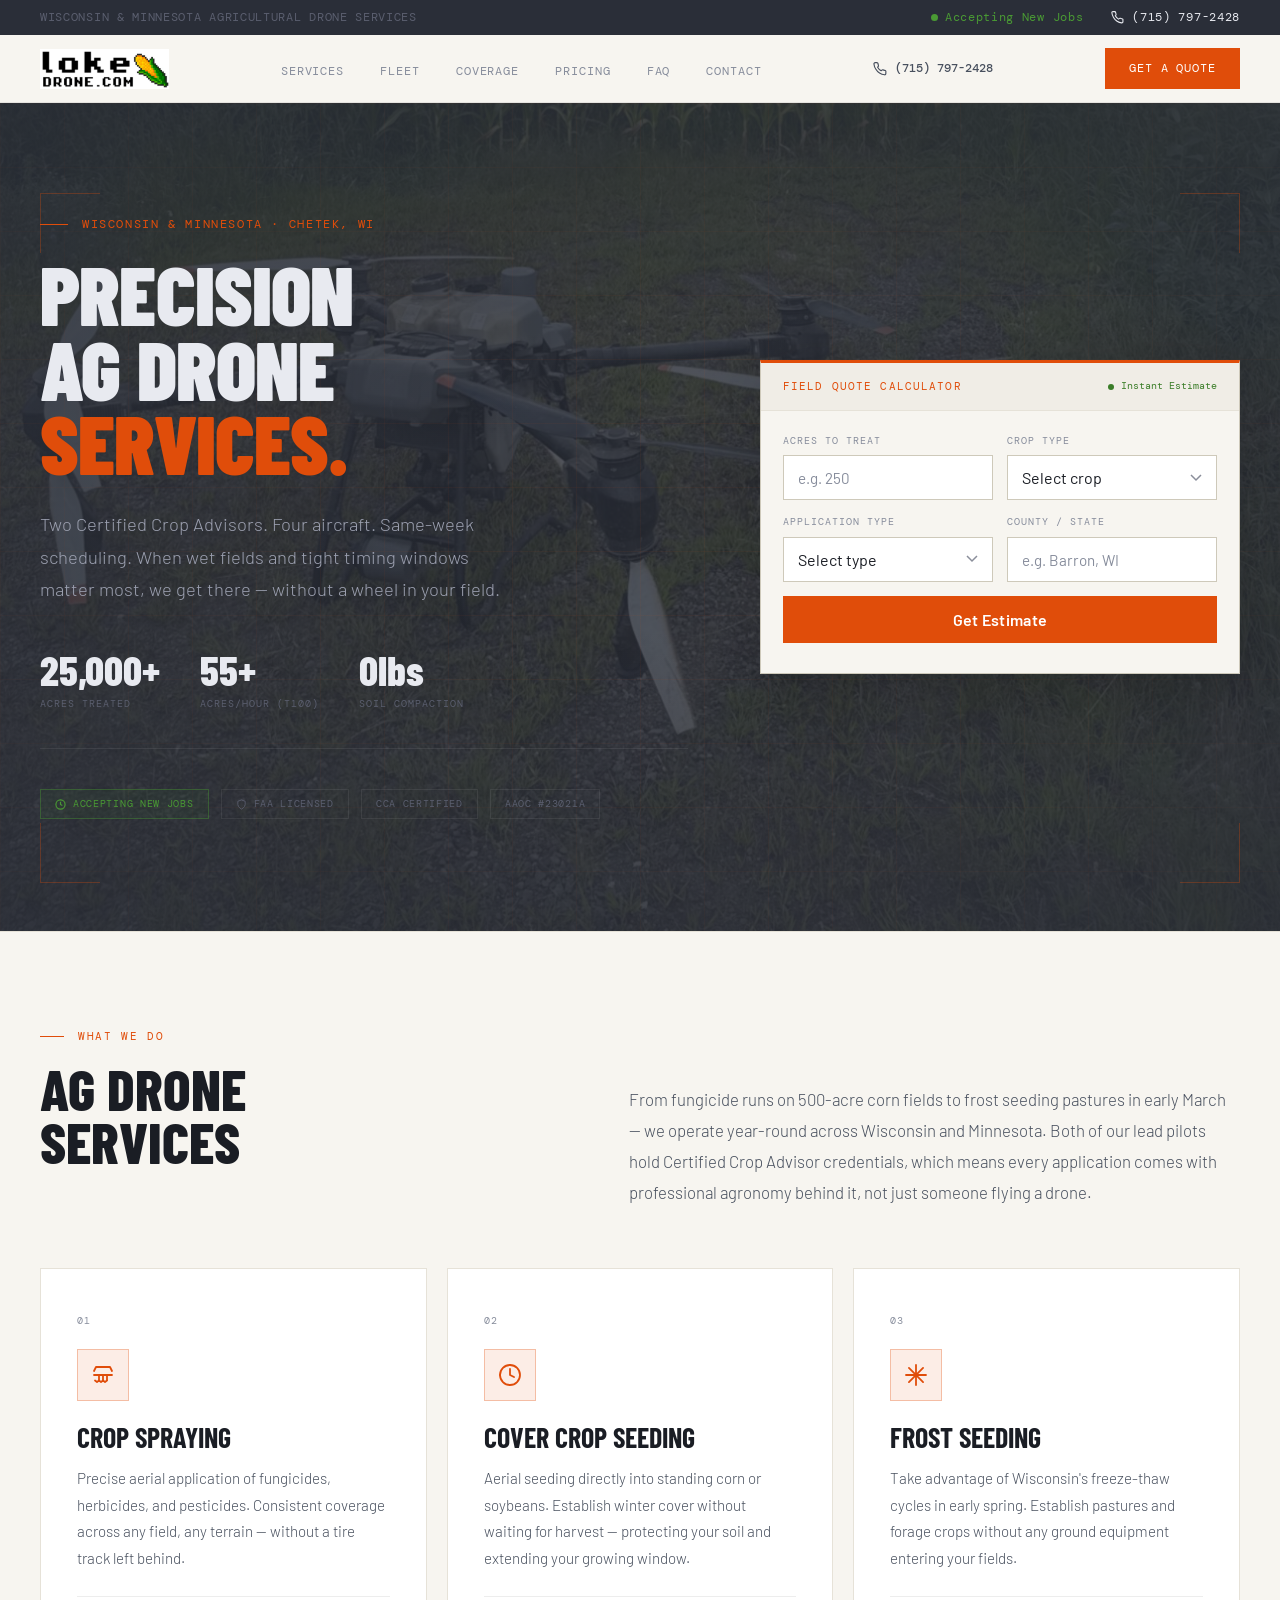
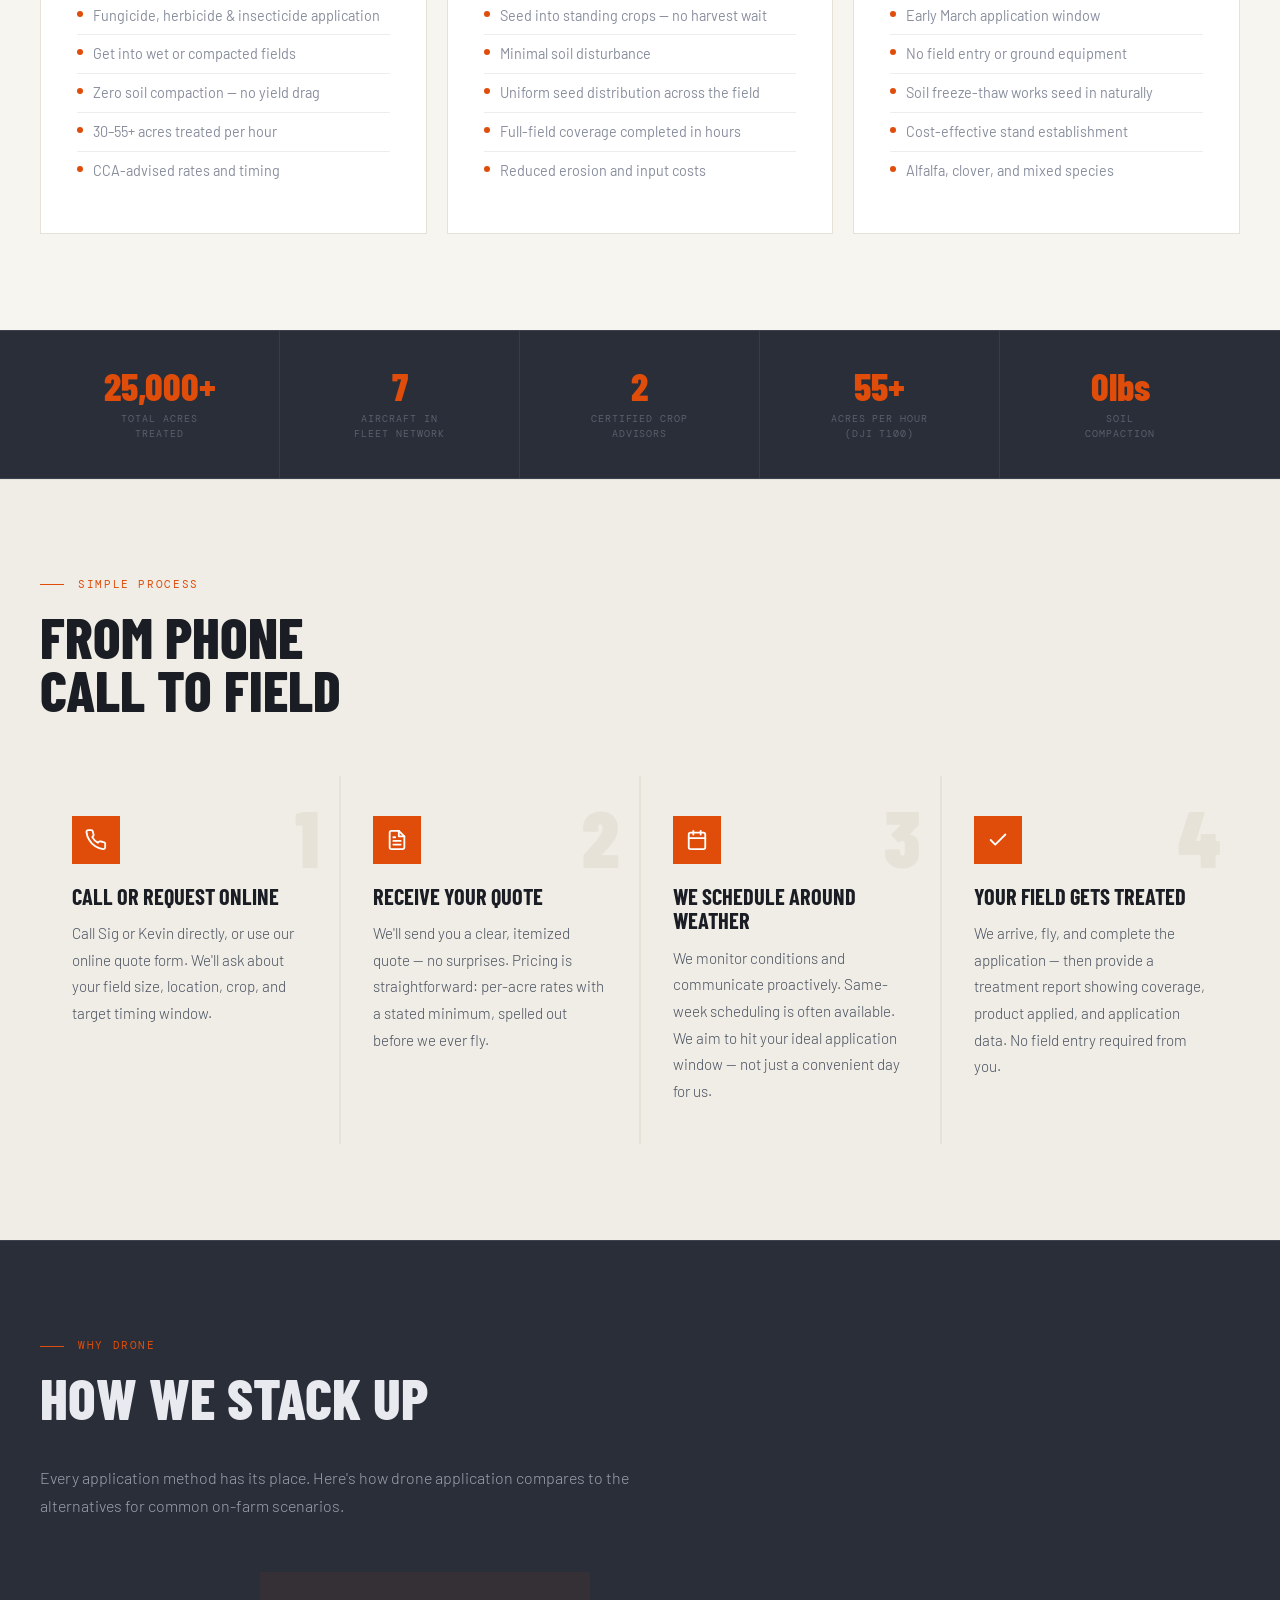
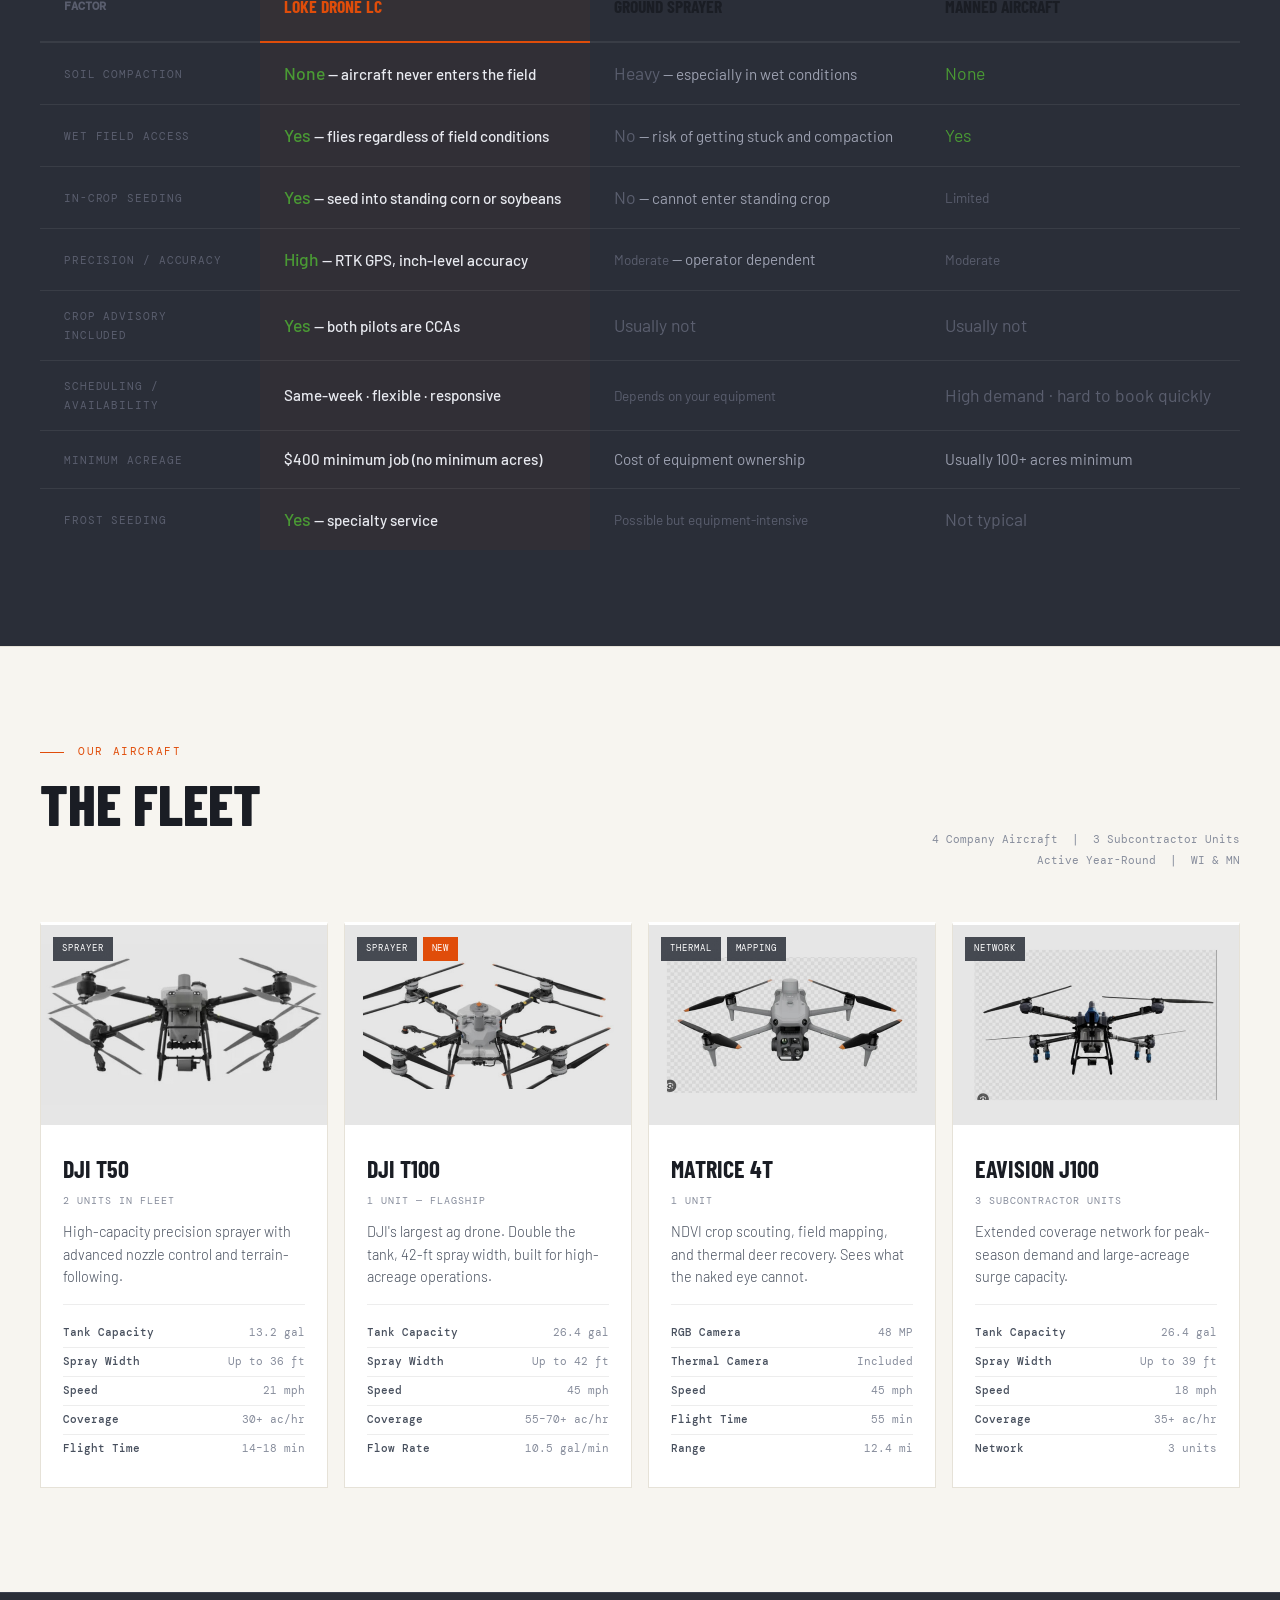
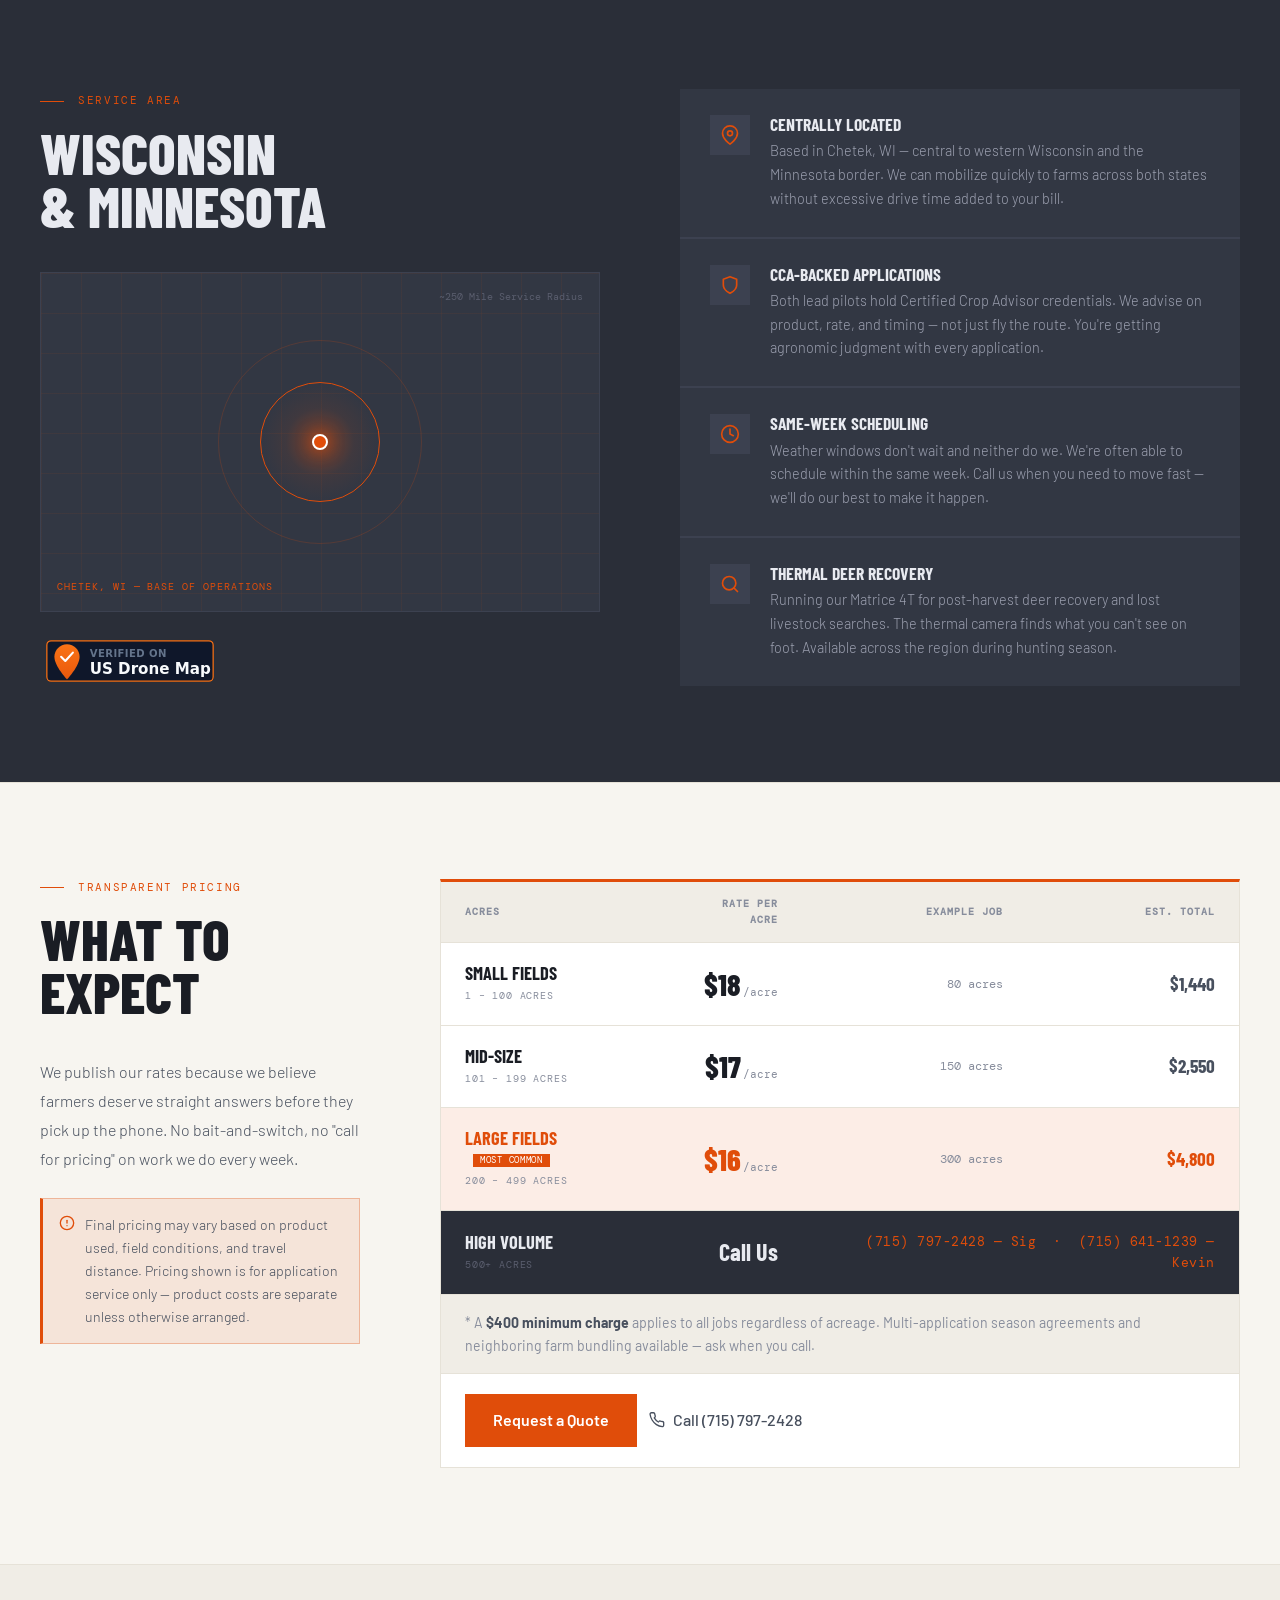
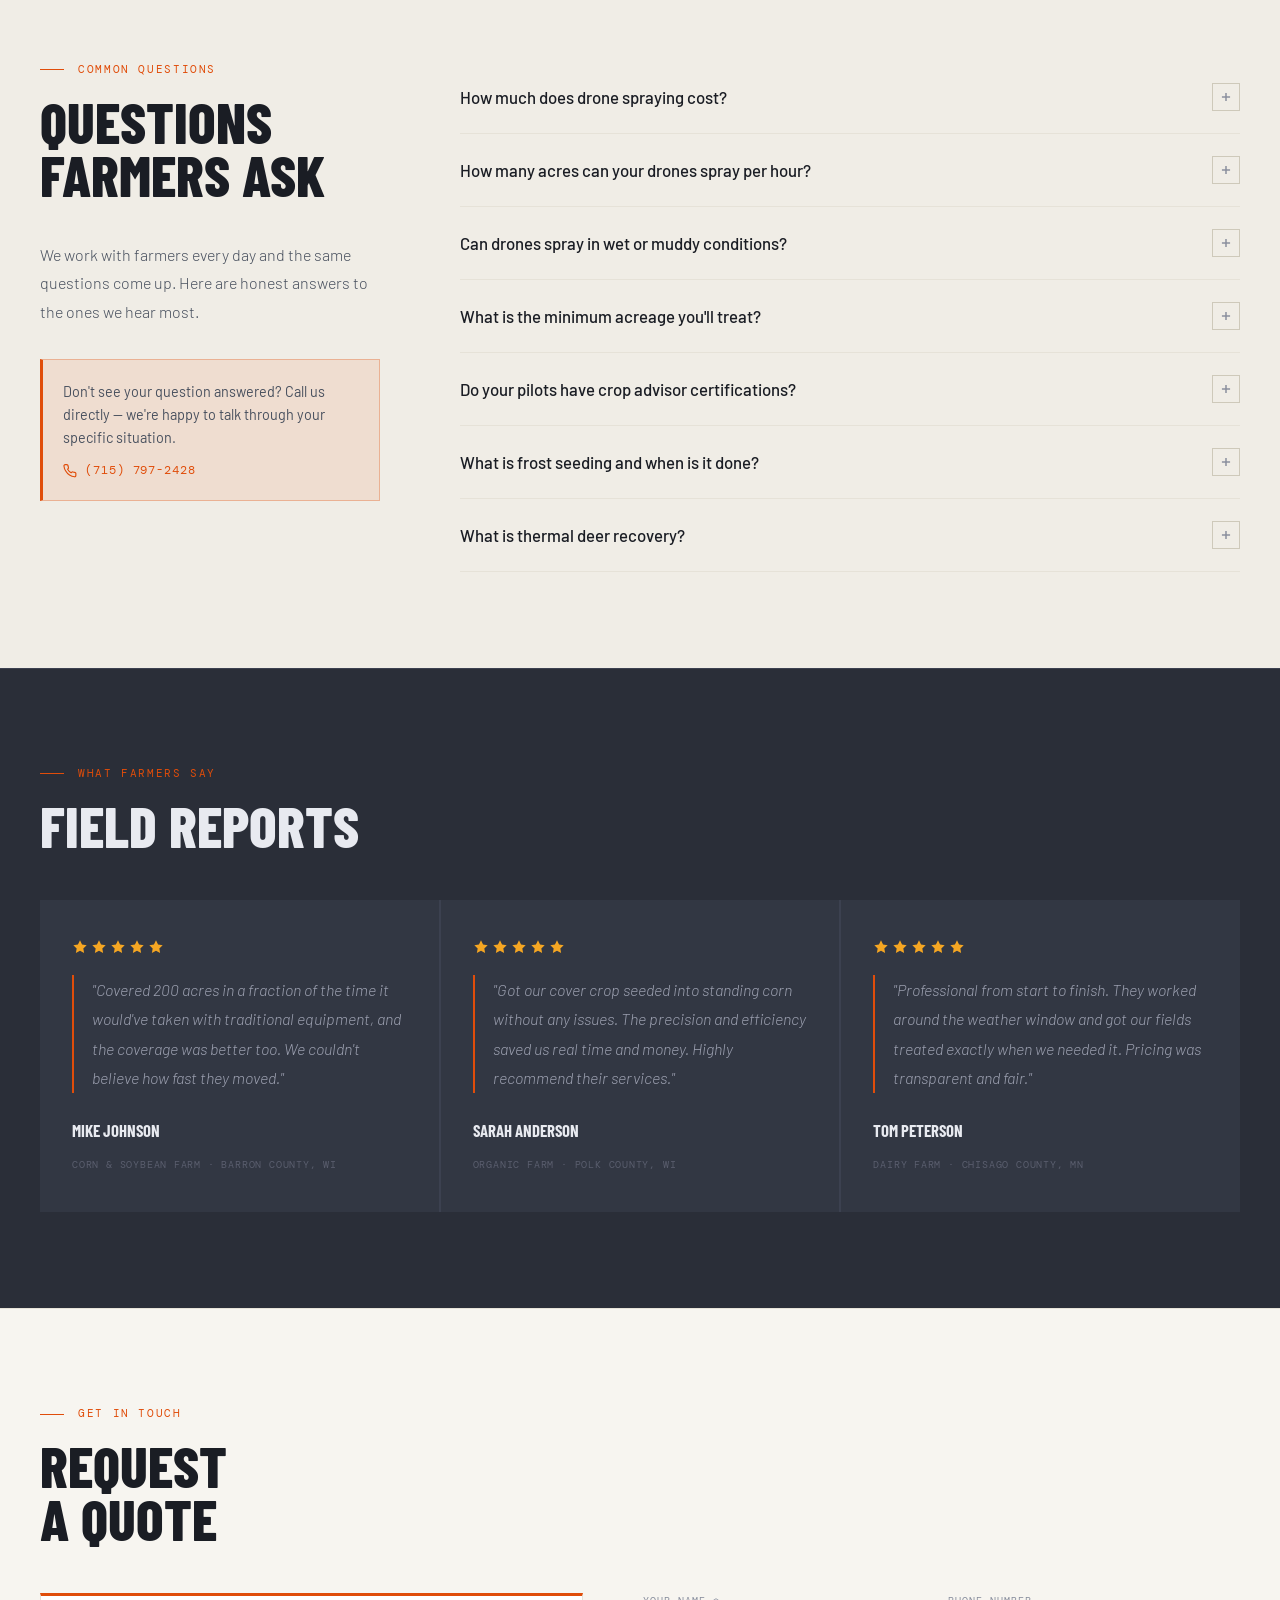
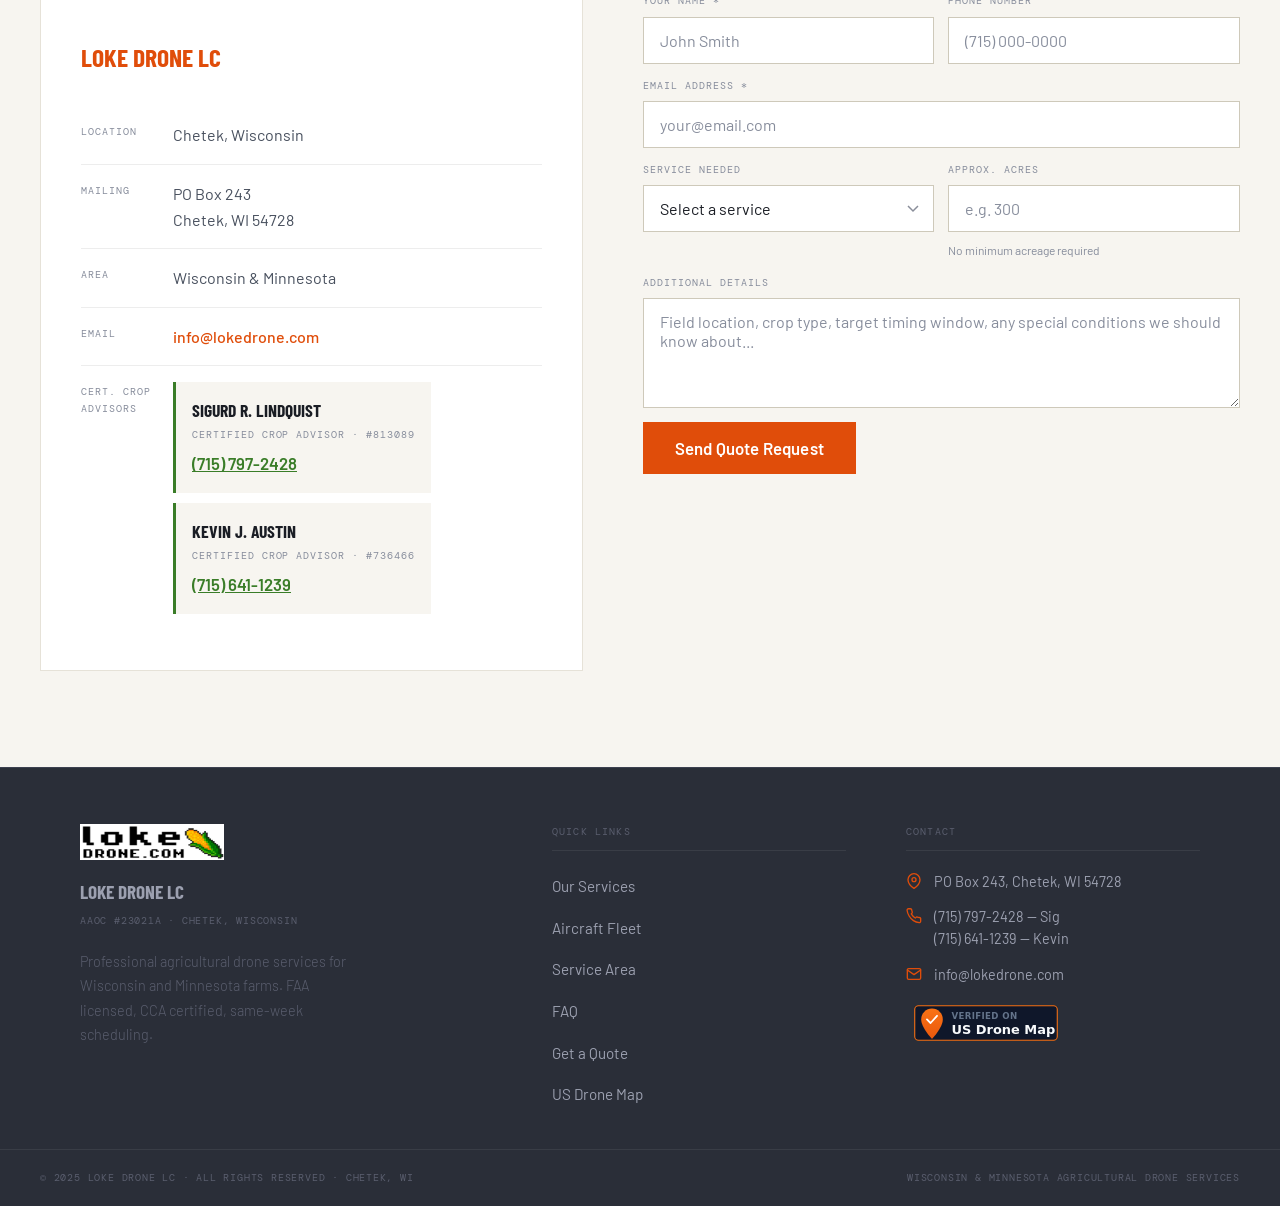
==== index.html @ f6f927c9 "Update index.html" ====
<!DOCTYPE html>
<html lang="en">
<head>
    <meta charset="UTF-8">
    <meta name="viewport" content="width=device-width, initial-scale=1.0">
    <title>Loke Drone LC | Agricultural Drone Spraying Wisconsin & Minnesota | Chetek, WI</title>
    <meta name="description" content="Professional agricultural drone services in Wisconsin and Minnesota. Crop spraying, cover crop seeding, frost seeding, and thermal deer recovery. FAA licensed, CCA certified. Based in Chetek, WI. Call (715) 797-2428.">
    <meta name="keywords" content="agricultural drone spraying Wisconsin, ag drone services Minnesota, drone fungicide application, cover crop seeding drone, frost seeding Wisconsin, thermal deer recovery drone, Chetek WI drone pilot, Barron County drone spraying, drone crop application Wisconsin Minnesota">
    <link rel="canonical" href="https://lokedrone.com/">

    <!-- Open Graph -->
    <meta property="og:type" content="website">
    <meta property="og:url" content="https://lokedrone.com/">
    <meta property="og:title" content="Loke Drone LC | Precision Ag Drone Services | Wisconsin & Minnesota">
    <meta property="og:description" content="FAA-licensed, CCA-certified drone services for Wisconsin and Minnesota farms. Spraying, seeding, and thermal recovery. Call (715) 797-2428.">
    <meta property="og:image" content="https://lokedrone.com/hero-bg.jpg">
    <meta property="og:locale" content="en_US">

    <!-- Twitter -->
    <meta name="twitter:card" content="summary_large_image">
    <meta name="twitter:title" content="Loke Drone LC | Precision Ag Drone Services">
    <meta name="twitter:description" content="FAA-licensed, CCA-certified drone services for Wisconsin and Minnesota farms.">
    <meta name="twitter:image" content="https://lokedrone.com/hero-bg.jpg">

    <!-- Fonts -->
    <link rel="preconnect" href="https://fonts.googleapis.com">
    <link rel="preconnect" href="https://fonts.gstatic.com" crossorigin>
    <link href="https://fonts.googleapis.com/css2?family=Barlow+Condensed:wght@400;600;700;800;900&family=DM+Mono:wght@300;400;500&family=Barlow:wght@300;400;500;600&display=swap" rel="stylesheet">

    <!-- Google Analytics 4 -->
    <script async src="https://www.googletagmanager.com/gtag/js?id=G-HG9KCG76F2"></script>
    <script>
      window.dataLayer = window.dataLayer || [];
      function gtag(){dataLayer.push(arguments);}
      gtag('js', new Date());
      gtag('config', 'G-HG9KCG76F2');
      // Track phone clicks
      document.addEventListener('click', function(e) {
          if (e.target.closest('a[href^="tel:"]')) {
              gtag('event', 'phone_click', { event_category: 'contact', event_label: e.target.closest('a').href });
          }
      });
    </script>

    <!-- JSON-LD Structured Data -->
    <script type="application/ld+json">
    {
      "@context": "https://schema.org",
      "@type": "LocalBusiness",
      "name": "Loke Drone LC",
      "description": "Professional agricultural drone services including crop spraying, cover crop seeding, frost seeding, and thermal deer recovery in Wisconsin and Minnesota.",
      "url": "https://lokedrone.com",
      "telephone": "+17157972428",
      "email": "info@lokedrone.com",
      "address": {
        "@type": "PostalAddress",
        "streetAddress": "PO Box 243",
        "addressLocality": "Chetek",
        "addressRegion": "WI",
        "postalCode": "54728",
        "addressCountry": "US"
      },
      "geo": {
        "@type": "GeoCoordinates",
        "latitude": 45.3183,
        "longitude": -91.6546
      },
      "areaServed": [
        {"@type": "State", "name": "Wisconsin"},
        {"@type": "State", "name": "Minnesota"}
      ],
      "openingHours": "Mo-Sa 07:00-20:00",
      "aggregateRating": {
        "@type": "AggregateRating",
        "ratingValue": "5.0",
        "reviewCount": "3"
      },
      "hasOfferCatalog": {
        "@type": "OfferCatalog",
        "name": "Agricultural Drone Services",
        "itemListElement": [
          {"@type": "Offer", "itemOffered": {"@type": "Service", "name": "Crop Spraying", "description": "Aerial application of fungicides, herbicides, and pesticides"}},
          {"@type": "Offer", "itemOffered": {"@type": "Service", "name": "Cover Crop Seeding", "description": "Aerial seeding of cover crops into standing crops"}},
          {"@type": "Offer", "itemOffered": {"@type": "Service", "name": "Frost Seeding", "description": "Early spring aerial seeding using freeze-thaw cycles"}},
          {"@type": "Offer", "itemOffered": {"@type": "Service", "name": "Thermal Deer Recovery", "description": "Post-harvest thermal imaging deer recovery services"}}
        ]
      }
    }
    </script>

    <script type="application/ld+json">
    {
      "@context": "https://schema.org",
      "@type": "FAQPage",
      "mainEntity": [
        {
          "@type": "Question",
          "name": "How much does drone spraying cost in Wisconsin?",
          "acceptedAnswer": {"@type": "Answer", "text": "Our rates are published: fields up to 100 acres are $18/acre, 101–199 acres are $17/acre, and 200–499 acres are $16/acre. Jobs over 500 acres, call us for custom pricing. A $400 minimum applies to all jobs. Final price may vary based on product used, field conditions, and travel distance."}
        },
        {
          "@type": "Question",
          "name": "How many acres can your drones spray per hour?",
          "acceptedAnswer": {"@type": "Answer", "text": "Our DJI T50 units cover 30+ acres per hour, and our DJI T100 covers 55+ acres per hour in real-world field conditions. The exact rate depends on the application type, swath width, and field layout."}
        },
        {
          "@type": "Question",
          "name": "What is the minimum acreage for drone spraying?",
          "acceptedAnswer": {"@type": "Answer", "text": "We have a minimum job charge of $400. For smaller fields, we can often combine with neighboring farms in the same area to keep costs efficient. Call us to discuss your situation."}
        },
        {
          "@type": "Question",
          "name": "Can drones spray in wet or muddy field conditions?",
          "acceptedAnswer": {"@type": "Answer", "text": "Yes — that is one of the biggest advantages of drone spraying. Because our aircraft never enter the field, we can apply when ground equipment would cause compaction or get stuck. We can treat your crop at the optimal timing window regardless of field conditions."}
        },
        {
          "@type": "Question",
          "name": "Do your pilots have crop advisory certifications?",
          "acceptedAnswer": {"@type": "Answer", "text": "Yes. Both of our lead pilots are Certified Crop Advisors (CCA). Sigurd Lindquist holds CCA #813089 and Kevin Austin holds CCA #736466. This means we advise on proper application rates, product selection, and timing — not just fly the drone."}
        },
        {
          "@type": "Question",
          "name": "What is frost seeding and when should it be done?",
          "acceptedAnswer": {"@type": "Answer", "text": "Frost seeding is an early spring technique that uses freeze-thaw soil cycles to work seed into the ground without tillage or equipment entry. It is typically done in late February through March in Wisconsin and Minnesota, depending on conditions. Drone frost seeding eliminates the need for any ground equipment in the field."}
        },
        {
          "@type": "Question",
          "name": "What is thermal deer recovery and how does it work?",
          "acceptedAnswer": {"@type": "Answer", "text": "After the hunting season, we fly our Matrice 4T thermal camera drone to locate harvested deer that could not be recovered on foot. The thermal camera detects heat signatures that are invisible to the naked eye. We also assist with lost livestock and pet searches."}
        }
      ]
    }
    </script>

    <style>
/* ============================================
   BASE RESET & ROOT
   ============================================ */
*, *::before, *::after { margin: 0; padding: 0; box-sizing: border-box; }

:root {
    --cream-0: #f7f5f0;
    --cream-1: #f0ede6;
    --cream-2: #e6e2d8;
    --cream-3: #cec9ba;
    --slate-0: #2a2e38;
    --slate-1: #323743;
    --slate-2: #3c4150;
    --slate-3: #464c5c;
    --orange: #e04d0a;
    --orange-light: #f06020;
    --orange-dim: rgba(224,77,10,0.1);
    --orange-glow: rgba(224,77,10,0.25);
    --green: #3a7d28;
    --green-light: #4a9a34;
    --green-dim: rgba(58,125,40,0.1);
    --text: #1a1d24;
    --text-dim: #48505e;
    --text-muted: #878d9c;
    --text-inv: #e8eaf0;
    --text-inv-dim: #9ca0b0;
    --text-inv-muted: #5a5e6e;
    --border-light: rgba(0,0,0,0.07);
    --border-dark: rgba(255,255,255,0.07);
    --border-orange: rgba(224,77,10,0.3);
    --border-green: rgba(58,125,40,0.3);
    --font-d: 'Barlow Condensed', sans-serif;
    --font-b: 'Barlow', sans-serif;
    --font-m: 'DM Mono', monospace;
    --shadow-lg: 0 24px 64px rgba(0,0,0,0.18);
}

html { scroll-behavior: smooth; }

body {
    background: var(--cream-0);
    color: var(--text);
    font-family: var(--font-b);
    font-size: 18px; /* larger for older farmers */
    line-height: 1.65;
    overflow-x: hidden;
}

img { max-width: 100%; display: block; }
a { color: inherit; }

/* ============================================
   TOP BAR
   ============================================ */
.topbar {
    background: var(--slate-0);
    padding: 8px 40px;
    display: flex;
    justify-content: space-between;
    align-items: center;
    font-family: var(--font-m);
    font-size: 0.72rem;
    letter-spacing: 0.06em;
}

.topbar-left {
    color: var(--text-inv-muted);
    text-transform: uppercase;
}

.topbar-right {
    display: flex;
    gap: 28px;
    align-items: center;
}

.topbar-phone {
    color: var(--text-inv);
    text-decoration: none;
    display: flex;
    align-items: center;
    gap: 8px;
    transition: color 0.2s;
}

.topbar-phone:hover { color: var(--orange); }

.topbar-phone svg { width: 13px; height: 13px; }

.topbar-status {
    display: flex;
    align-items: center;
    gap: 7px;
    color: var(--green-light);
}

.topbar-status::before {
    content: '';
    display: block;
    width: 7px; height: 7px;
    background: var(--green-light);
    border-radius: 50%;
    animation: blink 2.5s ease-in-out infinite;
}

@keyframes blink { 0%,100% { opacity:1; } 50% { opacity:0.3; } }

/* ============================================
   NAVBAR
   ============================================ */
.navbar {
    position: sticky;
    top: 0; z-index: 900;
    padding: 0 40px;
    height: 68px;
    display: flex;
    align-items: center;
    justify-content: space-between;
    background: rgba(247,245,240,0.97);
    backdrop-filter: blur(20px);
    border-bottom: 1px solid var(--border-light);
    transition: all 0.3s ease;
}

.navbar.scrolled { box-shadow: 0 2px 24px rgba(0,0,0,0.09); border-bottom-color: var(--border-orange); }

.nav-logo img { height: 40px; width: auto; }

.nav-links { display: flex; list-style: none; gap: 36px; align-items: center; }

.nav-links a {
    font-family: var(--font-m);
    font-size: 0.72rem;
    color: var(--text-muted);
    text-decoration: none;
    letter-spacing: 0.08em;
    text-transform: uppercase;
    transition: color 0.2s;
    padding: 4px 0;
}

.nav-links a:hover { color: var(--orange); }

.nav-phone {
    font-family: var(--font-m);
    font-size: 0.78rem;
    font-weight: 500;
    color: var(--text-dim);
    text-decoration: none;
    display: flex;
    align-items: center;
    gap: 8px;
    transition: color 0.2s;
}

.nav-phone:hover { color: var(--orange); }

.nav-phone svg { width: 14px; height: 14px; }

.nav-cta {
    font-family: var(--font-m);
    font-size: 0.72rem;
    text-transform: uppercase;
    letter-spacing: 0.08em;
    color: #fff;
    background: var(--orange);
    padding: 11px 24px;
    text-decoration: none;
    transition: background 0.2s;
    white-space: nowrap;
}

.nav-cta:hover { background: var(--orange-light); }

.mobile-toggle {
    display: none;
    flex-direction: column;
    gap: 5px;
    background: none;
    border: none;
    cursor: pointer;
    padding: 6px;
}

.mobile-toggle span { display: block; width: 24px; height: 2px; background: var(--text); transition: all 0.3s; }

/* ============================================
   HERO — dark slate
   ============================================ */
.hero {
    position: relative;
    min-height: 92vh;
    display: flex;
    align-items: center;
    padding: 80px 40px;
    overflow: hidden;
    background: var(--slate-0);
}

.hero-bg {
    position: absolute; inset: 0;
    background-image: url('hero-bg.jpg');
    background-size: cover;
    background-position: center 35%;
    opacity: 0.18;
}

.hero-grid {
    position: absolute; inset: 0;
    background-image:
        linear-gradient(rgba(224,77,10,0.05) 1px, transparent 1px),
        linear-gradient(90deg, rgba(224,77,10,0.05) 1px, transparent 1px);
    background-size: 64px 64px;
    animation: gridDrift 28s linear infinite;
}

@keyframes gridDrift { from { background-position: 0 0; } to { background-position: 64px 64px; } }

.hero-vignette {
    position: absolute; inset: 0;
    background: radial-gradient(ellipse 90% 90% at 50% 50%, transparent 15%, rgba(42,46,56,0.85) 100%);
}

.hero-corner { position: absolute; width: 60px; height: 60px; opacity: 0.3; }
.hero-corner.tl { top: 90px; left: 40px; border-top: 1px solid var(--orange); border-left: 1px solid var(--orange); }
.hero-corner.tr { top: 90px; right: 40px; border-top: 1px solid var(--orange); border-right: 1px solid var(--orange); }
.hero-corner.bl { bottom: 48px; left: 40px; border-bottom: 1px solid var(--orange); border-left: 1px solid var(--orange); }
.hero-corner.br { bottom: 48px; right: 40px; border-bottom: 1px solid var(--orange); border-right: 1px solid var(--orange); }

.hero-inner {
    position: relative; z-index: 2;
    max-width: 1200px; margin: 0 auto; width: 100%;
    display: grid;
    grid-template-columns: 1fr 480px;
    gap: 72px;
    align-items: center;
}

.hero-tag {
    font-family: var(--font-m);
    font-size: 0.72rem;
    letter-spacing: 0.14em;
    text-transform: uppercase;
    color: var(--orange);
    margin-bottom: 22px;
    display: flex; align-items: center; gap: 14px;
}

.hero-tag::before { content: ''; display: block; width: 28px; height: 1px; background: var(--orange); }

.hero h1 {
    font-family: var(--font-d);
    font-size: clamp(3.8rem, 6.5vw, 6.5rem);
    font-weight: 900;
    line-height: 0.9;
    text-transform: uppercase;
    color: var(--text-inv);
    margin-bottom: 28px;
    letter-spacing: -0.01em;
}

.hero h1 em { font-style: normal; color: var(--orange); display: block; }

.hero-desc {
    font-size: 1.15rem;
    color: var(--text-inv-dim);
    line-height: 1.75;
    margin-bottom: 44px;
    max-width: 460px;
    font-weight: 300;
}

.hero-stats {
    display: flex;
    gap: 40px;
    margin-bottom: 40px;
    padding-bottom: 36px;
    border-bottom: 1px solid var(--border-dark);
}

.hstat-num {
    font-family: var(--font-d);
    font-size: 2.6rem;
    font-weight: 800;
    color: var(--text-inv);
    line-height: 1;
}

.hstat-label {
    font-family: var(--font-m);
    font-size: 0.62rem;
    color: var(--text-inv-muted);
    text-transform: uppercase;
    letter-spacing: 0.1em;
    margin-top: 5px;
}

.hero-trust {
    display: flex;
    gap: 12px;
    flex-wrap: wrap;
    align-items: center;
}

.trust-chip {
    font-family: var(--font-m);
    font-size: 0.62rem;
    letter-spacing: 0.07em;
    text-transform: uppercase;
    padding: 6px 14px;
    border: 1px solid var(--border-dark);
    color: var(--text-inv-muted);
    display: flex;
    align-items: center;
    gap: 7px;
}

.trust-chip.green-chip {
    border-color: rgba(74,154,52,0.4);
    color: var(--green-light);
    background: rgba(58,125,40,0.08);
}

.trust-chip svg { width: 11px; height: 11px; flex-shrink: 0; }

/* ============================================
   CALC WIDGET
   ============================================ */
.calc-widget {
    background: var(--cream-0);
    border: 1px solid var(--cream-3);
    border-top: 3px solid var(--orange);
    box-shadow: var(--shadow-lg);
}

.calc-header {
    display: flex; align-items: center; justify-content: space-between;
    padding: 14px 22px;
    border-bottom: 1px solid var(--cream-2);
    background: var(--cream-1);
}

.calc-title {
    font-family: var(--font-m);
    font-size: 0.7rem;
    letter-spacing: 0.1em;
    text-transform: uppercase;
    color: var(--orange);
}

.calc-live {
    font-family: var(--font-m);
    font-size: 0.62rem;
    color: var(--green);
    display: flex; align-items: center; gap: 7px;
}

.calc-live::before {
    content: '';
    width: 6px; height: 6px;
    background: var(--green);
    border-radius: 50%;
    display: block;
    animation: blink 2s ease-in-out infinite;
}

.calc-body { padding: 22px 22px 20px; }

.calc-step { display: none; }
.calc-step.active { display: block; }

.field-row { display: grid; grid-template-columns: 1fr 1fr; gap: 14px; margin-bottom: 14px; }

.field-group { display: flex; flex-direction: column; gap: 6px; }

.field-group label {
    font-family: var(--font-m);
    font-size: 0.62rem;
    letter-spacing: 0.1em;
    text-transform: uppercase;
    color: var(--text-muted);
}

.field-group input, .field-group select {
    background: #fff;
    border: 1px solid var(--cream-3);
    color: var(--text);
    padding: 12px 14px;
    font-family: var(--font-b);
    font-size: 1rem; /* readable for older users */
    width: 100%;
    transition: border-color 0.2s;
    appearance: none;
}

.field-group select {
    background-image: url("data:image/svg+xml,%3Csvg xmlns='http://www.w3.org/2000/svg' width='12' height='8' viewBox='0 0 12 8'%3E%3Cpath d='M1 1l5 5 5-5' stroke='%238a8e9a' stroke-width='1.5' fill='none'/%3E%3C/svg%3E");
    background-repeat: no-repeat;
    background-position: right 14px center;
    padding-right: 36px;
    cursor: pointer;
}

.field-group input:focus, .field-group select:focus {
    outline: none;
    border-color: var(--orange);
    box-shadow: 0 0 0 3px var(--orange-dim);
}

.field-group input::placeholder { color: var(--text-muted); font-size: 0.95rem; }

.calc-result {
    background: var(--cream-1);
    border: 1px solid var(--border-orange);
    padding: 16px 18px;
    margin-bottom: 14px;
    display: none;
}

.calc-result.visible { display: block; }

.result-row { display: grid; grid-template-columns: 1fr 1fr; gap: 8px; margin-bottom: 12px; }

.result-val {
    font-family: var(--font-d);
    font-size: 2rem;
    font-weight: 700;
    color: var(--orange);
    line-height: 1;
}

.result-label {
    font-family: var(--font-m);
    font-size: 0.6rem;
    color: var(--text-muted);
    text-transform: uppercase;
    letter-spacing: 0.1em;
    margin-top: 5px;
}

.result-note {
    font-family: var(--font-m);
    font-size: 0.65rem;
    color: var(--text-muted);
    border-top: 1px solid var(--border-light);
    padding-top: 10px;
    line-height: 1.6;
}

.btn-calc {
    font-family: var(--font-b);
    font-size: 1rem;
    font-weight: 600;
    padding: 14px 22px;
    background: var(--orange);
    color: #fff;
    border: none;
    cursor: pointer;
    transition: background 0.2s;
    white-space: nowrap;
    width: 100%;
    margin-bottom: 10px;
    letter-spacing: 0.02em;
}

.btn-calc:hover { background: var(--orange-light); }

.btn-secondary-calc {
    font-family: var(--font-m);
    font-size: 0.7rem;
    letter-spacing: 0.07em;
    text-transform: uppercase;
    padding: 11px;
    background: transparent;
    color: var(--text-muted);
    border: 1px solid var(--cream-3);
    cursor: pointer;
    transition: all 0.2s;
    width: 100%;
}

.btn-secondary-calc:hover { border-color: var(--text-muted); color: var(--text); }

.email-prompt {
    font-size: 1rem;
    color: var(--text-dim);
    margin-bottom: 14px;
    line-height: 1.6;
}

.email-row { display: flex; margin-bottom: 12px; }

.email-row input {
    flex: 1;
    background: #fff;
    border: 1px solid var(--cream-3);
    border-right: none;
    color: var(--text);
    padding: 12px 16px;
    font-family: var(--font-b);
    font-size: 1rem;
}

.email-row input:focus { outline: none; border-color: var(--orange); }
.email-row input::placeholder { color: var(--text-muted); }

.email-row .btn-calc { width: auto; margin-bottom: 0; min-width: 100px; }

.calc-success { text-align: center; padding: 18px 0; }

.success-title {
    font-family: var(--font-d);
    font-size: 1.8rem;
    font-weight: 700;
    text-transform: uppercase;
    color: var(--green);
    margin-bottom: 10px;
}

.success-msg {
    font-size: 0.95rem;
    color: var(--text-muted);
    line-height: 1.7;
    margin-bottom: 18px;
}

.success-calls { display: flex; gap: 10px; }

.success-call-btn {
    flex: 1;
    display: block;
    text-align: center;
    padding: 12px;
    background: var(--cream-1);
    border: 1px solid var(--border-orange);
    font-family: var(--font-m);
    font-size: 0.65rem;
    color: var(--orange);
    text-decoration: none;
    text-transform: uppercase;
    letter-spacing: 0.08em;
    transition: background 0.2s;
}

.success-call-btn:hover { background: var(--orange-dim); }

/* Honeypot hidden */
.hp-field { display: none !important; }

/* ============================================
   SHARED SECTION UTILITIES
   ============================================ */
section { padding: 96px 40px; }
.container { max-width: 1200px; margin: 0 auto; }

.section-label {
    font-family: var(--font-m);
    font-size: 0.68rem;
    letter-spacing: 0.15em;
    text-transform: uppercase;
    margin-bottom: 16px;
    display: flex; align-items: center; gap: 14px;
}

.section-label::before { content: ''; display: block; width: 24px; height: 1px; }

.on-light .section-label, .on-cream .section-label { color: var(--orange); }
.on-light .section-label::before, .on-cream .section-label::before { background: var(--orange); }
.on-dark .section-label { color: var(--orange); }
.on-dark .section-label::before { background: var(--orange); }

.section-title {
    font-family: var(--font-d);
    font-size: clamp(2.4rem, 4.5vw, 3.8rem);
    font-weight: 800;
    text-transform: uppercase;
    line-height: 0.92;
    margin-bottom: 40px;
}

.on-light .section-title, .on-cream .section-title { color: var(--text); }
.on-dark .section-title { color: var(--text-inv); }

/* ============================================
   SERVICES — light cream
   ============================================ */
.services { background: var(--cream-0); border-top: 1px solid var(--cream-2); }

.services-intro {
    display: grid;
    grid-template-columns: 1fr 1.2fr;
    gap: 80px;
    align-items: end;
    margin-bottom: 60px;
}

.services-desc {
    font-size: 1.05rem;
    color: var(--text-dim);
    font-weight: 300;
    line-height: 1.85;
}

.services-grid {
    display: grid;
    grid-template-columns: repeat(3, 1fr);
    gap: 20px;
}

/* Premium card with animated gradient border */
.svc-card {
    background: #fff;
    padding: 44px 36px;
    position: relative;
    overflow: hidden;
    cursor: default;
    border: 1px solid var(--cream-2);
    transition: transform 0.35s ease, box-shadow 0.35s ease;
}

/* Animated gradient border using pseudo-element */
.svc-card::before {
    content: '';
    position: absolute;
    inset: 0;
    padding: 2px;
    background: conic-gradient(
        from var(--angle, 0deg),
        transparent 0%,
        transparent 40%,
        var(--orange) 50%,
        transparent 60%,
        transparent 100%
    );
    -webkit-mask: linear-gradient(#fff 0 0) content-box, linear-gradient(#fff 0 0);
    -webkit-mask-composite: xor;
    mask-composite: exclude;
    opacity: 0;
    transition: opacity 0.4s ease;
}

@property --angle { syntax: '<angle>'; inherits: false; initial-value: 0deg; }

.svc-card:hover { transform: translateY(-6px); box-shadow: 0 20px 56px rgba(0,0,0,0.12); }
.svc-card:hover::before { opacity: 1; animation: rotateBorder 3s linear infinite; }

@keyframes rotateBorder { to { --angle: 360deg; } }

/* Top accent bar */
.svc-card::after {
    content: '';
    position: absolute;
    top: 0; left: 0; right: 0;
    height: 3px;
    background: linear-gradient(90deg, var(--orange), var(--orange-light));
    transform: scaleX(0);
    transform-origin: left;
    transition: transform 0.4s ease;
}

.svc-card:hover::after { transform: scaleX(1); }

/* Spotlight glow that follows mouse */
.svc-spotlight {
    position: absolute;
    width: 280px; height: 280px;
    border-radius: 50%;
    background: radial-gradient(circle, rgba(224,77,10,0.06) 0%, transparent 70%);
    pointer-events: none;
    transform: translate(-50%, -50%);
    opacity: 0;
    transition: opacity 0.3s ease;
}

.svc-card:hover .svc-spotlight { opacity: 1; }

.svc-num {
    font-family: var(--font-m);
    font-size: 0.62rem;
    color: var(--text-muted);
    letter-spacing: 0.1em;
    margin-bottom: 20px;
}

.svc-icon-wrap {
    width: 52px; height: 52px;
    background: var(--orange-dim);
    border: 1px solid var(--border-orange);
    display: flex; align-items: center; justify-content: center;
    margin-bottom: 22px;
    transition: background 0.3s;
}

.svc-card:hover .svc-icon-wrap { background: var(--orange); }
.svc-card:hover .svc-icon-wrap svg { color: #fff; }

.svc-icon-wrap svg { width: 24px; height: 24px; color: var(--orange); transition: color 0.3s; }

.svc-title {
    font-family: var(--font-d);
    font-size: 1.75rem;
    font-weight: 700;
    text-transform: uppercase;
    color: var(--text);
    margin-bottom: 14px;
    position: relative; z-index: 1;
    line-height: 1;
}

.svc-desc {
    font-size: 0.95rem;
    color: var(--text-dim);
    line-height: 1.75;
    font-weight: 300;
    position: relative; z-index: 1;
    margin-bottom: 24px;
}

.svc-list { list-style: none; position: relative; z-index: 1; }

.svc-list li {
    font-size: 0.9rem;
    color: var(--text-muted);
    padding: 7px 0;
    border-top: 1px solid var(--border-light);
    display: flex; gap: 10px; align-items: flex-start;
}

.svc-list li::before {
    content: '';
    display: block;
    width: 6px; height: 6px;
    background: var(--orange);
    border-radius: 50%;
    flex-shrink: 0;
    margin-top: 7px;
}

/* ============================================
   PROOF BAR — dark
   ============================================ */
.proof-bar {
    background: var(--slate-0);
    padding: 0;
    border-top: 1px solid var(--slate-2);
    border-bottom: 1px solid var(--slate-2);
}

.proof-bar-inner {
    max-width: 1200px;
    margin: 0 auto;
    display: grid;
    grid-template-columns: repeat(5, 1fr);
}

.proof-item {
    padding: 36px 28px;
    border-right: 1px solid var(--border-dark);
    text-align: center;
}

.proof-item:last-child { border-right: none; }

.proof-num {
    font-family: var(--font-d);
    font-size: 2.4rem;
    font-weight: 800;
    color: var(--orange);
    line-height: 1;
    margin-bottom: 6px;
}

.proof-label {
    font-family: var(--font-m);
    font-size: 0.62rem;
    color: var(--text-inv-muted);
    text-transform: uppercase;
    letter-spacing: 0.1em;
    line-height: 1.5;
}

/* ============================================
   HOW IT WORKS — light
   ============================================ */
.hiw { background: var(--cream-1); border-top: 1px solid var(--cream-2); }

.hiw-intro { margin-bottom: 60px; }

.hiw-grid { display: grid; grid-template-columns: repeat(4, 1fr); gap: 2px; background: var(--cream-2); }

.hiw-step {
    background: var(--cream-1);
    padding: 40px 32px;
    position: relative;
    transition: background 0.2s;
}

.hiw-step:hover { background: #fff; }

.hiw-step-num {
    font-family: var(--font-d);
    font-size: 5rem;
    font-weight: 900;
    color: var(--cream-2);
    line-height: 1;
    position: absolute;
    top: 20px; right: 20px;
    transition: color 0.3s;
    user-select: none;
}

.hiw-step:hover .hiw-step-num { color: var(--orange-dim); }

.hiw-step-icon {
    width: 48px; height: 48px;
    background: var(--orange);
    display: flex; align-items: center; justify-content: center;
    margin-bottom: 20px;
}

.hiw-step-icon svg { width: 22px; height: 22px; color: #fff; }

.hiw-step-title {
    font-family: var(--font-d);
    font-size: 1.4rem;
    font-weight: 700;
    text-transform: uppercase;
    color: var(--text);
    margin-bottom: 12px;
    line-height: 1.1;
}

.hiw-step-desc {
    font-size: 0.95rem;
    color: var(--text-dim);
    font-weight: 300;
    line-height: 1.75;
}

/* ============================================
   COMPARISON TABLE — dark
   ============================================ */
.compare { background: var(--slate-0); border-top: 1px solid var(--slate-2); }

.compare-intro { margin-bottom: 52px; }

.compare-table-wrap { overflow-x: auto; -webkit-overflow-scrolling: touch; }

.compare-table {
    width: 100%;
    min-width: 640px;
    border-collapse: collapse;
}

.compare-table th {
    font-family: var(--font-d);
    font-size: 1.1rem;
    font-weight: 700;
    text-transform: uppercase;
    padding: 20px 24px;
    text-align: left;
    border-bottom: 2px solid var(--border-dark);
}

.compare-table th:first-child { color: var(--text-inv-muted); font-size: 0.75rem; font-family: var(--font-m); }

.compare-table th.ours {
    color: var(--orange);
    border-bottom-color: var(--orange);
    background: rgba(224,77,10,0.05);
}

.compare-table td {
    padding: 16px 24px;
    font-size: 0.95rem;
    color: var(--text-inv-dim);
    border-bottom: 1px solid var(--border-dark);
    vertical-align: middle;
}

.compare-table td:first-child {
    font-family: var(--font-m);
    font-size: 0.7rem;
    color: var(--text-inv-muted);
    text-transform: uppercase;
    letter-spacing: 0.08em;
}

.compare-table td.ours {
    background: rgba(224,77,10,0.04);
    color: var(--text-inv);
    font-weight: 500;
}

.compare-table tr:last-child td { border-bottom: none; }

.check { color: var(--green-light); font-size: 1.1rem; }
.cross { color: var(--text-inv-muted); font-size: 1.1rem; }
.neutral { color: var(--text-inv-muted); font-size: 0.85rem; }

/* ============================================
   FLEET — light cream with horizontal scroll on mobile
   ============================================ */
.fleet { background: var(--cream-0); border-top: 1px solid var(--cream-2); }

.fleet-header {
    display: flex; justify-content: space-between;
    align-items: flex-end; margin-bottom: 52px;
}

.fleet-meta {
    font-family: var(--font-m);
    font-size: 0.68rem;
    color: var(--text-muted);
    text-align: right;
    line-height: 1.9;
}

.fleet-scroll-wrap {
    overflow-x: auto;
    -webkit-overflow-scrolling: touch;
    scroll-snap-type: x mandatory;
    padding-bottom: 8px; /* show scrollbar hint on mobile */
    scrollbar-width: thin;
    scrollbar-color: var(--orange) var(--cream-2);
}

.fleet-scroll-wrap::-webkit-scrollbar { height: 4px; }
.fleet-scroll-wrap::-webkit-scrollbar-track { background: var(--cream-2); }
.fleet-scroll-wrap::-webkit-scrollbar-thumb { background: var(--orange); }

.fleet-grid {
    display: grid;
    grid-template-columns: repeat(4, minmax(280px, 1fr));
    gap: 16px;
    min-width: 1100px; /* forces horizontal scroll when needed */
}

.fleet-card {
    background: #fff;
    border: 1px solid var(--cream-2);
    border-top: 3px solid transparent;
    overflow: hidden;
    transition: all 0.3s ease;
    scroll-snap-align: start;
}

.fleet-card:hover {
    border-top-color: var(--orange);
    box-shadow: 0 12px 40px rgba(0,0,0,0.1);
    transform: translateY(-4px);
}

.fleet-img {
    width: 100%;
    height: 200px;
    background: var(--slate-0);
    position: relative;
    overflow: hidden;
}

.fleet-img img {
    width: 100%; height: 100%;
    object-fit: cover;
    transition: transform 0.4s ease;
    filter: brightness(0.9) saturate(0.85);
}

.fleet-card:hover .fleet-img img { transform: scale(1.06); filter: brightness(1) saturate(1); }

.fleet-fallback {
    width: 100%; height: 100%;
    display: none;
    flex-direction: column;
    align-items: center;
    justify-content: center;
    color: var(--text-inv-muted);
    font-family: var(--font-m);
    font-size: 0.68rem;
    text-transform: uppercase;
    letter-spacing: 0.08em;
    gap: 10px;
}

.fleet-fallback svg { width: 40px; height: 40px; opacity: 0.4; }

.fleet-tag-wrap { position: absolute; top: 12px; left: 12px; display: flex; gap: 6px; }

.ftag {
    font-family: var(--font-m);
    font-size: 0.58rem;
    letter-spacing: 0.1em;
    text-transform: uppercase;
    background: rgba(42,46,56,0.85);
    color: #fff;
    padding: 4px 9px;
    backdrop-filter: blur(4px);
}

.ftag.orange { background: var(--orange); color: #fff; }

.fleet-body { padding: 24px 22px; }

.fleet-name {
    font-family: var(--font-d);
    font-size: 1.5rem;
    font-weight: 700;
    text-transform: uppercase;
    color: var(--text);
    margin-bottom: 4px;
}

.fleet-qty {
    font-family: var(--font-m);
    font-size: 0.62rem;
    color: var(--text-muted);
    text-transform: uppercase;
    letter-spacing: 0.1em;
    margin-bottom: 12px;
}

.fleet-role {
    font-size: 0.9rem;
    color: var(--text-dim);
    font-weight: 300;
    line-height: 1.55;
    margin-bottom: 16px;
}

.fleet-specs {
    list-style: none;
    border-top: 1px solid var(--border-light);
    padding-top: 14px;
}

.fleet-specs li {
    font-family: var(--font-m);
    font-size: 0.68rem;
    color: var(--text-muted);
    padding: 5px 0;
    display: flex;
    justify-content: space-between;
    border-bottom: 1px solid var(--border-light);
}

.fleet-specs li:last-child { border-bottom: none; }
.fleet-specs strong { color: var(--text-dim); font-weight: 500; }

.fleet-scroll-hint {
    text-align: center;
    font-family: var(--font-m);
    font-size: 0.62rem;
    color: var(--text-muted);
    text-transform: uppercase;
    letter-spacing: 0.1em;
    margin-top: 16px;
    display: none;
}

/* ============================================
   COVERAGE — dark
   ============================================ */
.coverage { background: var(--slate-0); border-top: 1px solid var(--slate-2); }

.coverage-grid { display: grid; grid-template-columns: 1fr 1fr; gap: 80px; align-items: center; }

.coverage-map-visual {
    background: var(--slate-1);
    border: 1px solid var(--slate-2);
    height: 340px;
    position: relative;
    overflow: hidden;
    display: flex;
    align-items: center;
    justify-content: center;
    margin-top: 28px;
}

.coverage-map-visual::before {
    content: ''; position: absolute; inset: 0;
    background-image: linear-gradient(rgba(224,77,10,0.07) 1px, transparent 1px), linear-gradient(90deg, rgba(224,77,10,0.07) 1px, transparent 1px);
    background-size: 40px 40px;
}

.coverage-pulse {
    width: 120px; height: 120px;
    border-radius: 50%;
    background: radial-gradient(circle, rgba(224,77,10,0.45) 0%, rgba(224,77,10,0.08) 40%, transparent 70%);
    position: relative;
    display: flex; align-items: center; justify-content: center;
}

.coverage-pulse::before, .coverage-pulse::after {
    content: ''; position: absolute;
    border: 1px solid var(--orange);
    border-radius: 50%;
    animation: ping 3.2s ease-out infinite;
}

.coverage-pulse::before { width: 100%; height: 100%; }
.coverage-pulse::after { width: 170%; height: 170%; animation-delay: 1.1s; border-color: rgba(224,77,10,0.2); }

@keyframes ping { 0% { transform: scale(0.7); opacity: 1; } 100% { transform: scale(1.5); opacity: 0; } }

.coverage-dot { width: 16px; height: 16px; background: var(--orange); border-radius: 50%; border: 2px solid #fff; box-shadow: 0 0 16px rgba(224,77,10,0.7); }

.cov-map-lbl { position: absolute; bottom: 16px; left: 16px; font-family: var(--font-m); font-size: 0.6rem; color: var(--orange); letter-spacing: 0.1em; text-transform: uppercase; }
.cov-map-lbl2 { position: absolute; top: 16px; right: 16px; font-family: var(--font-m); font-size: 0.6rem; color: var(--text-inv-muted); }

.coverage-features { display: flex; flex-direction: column; gap: 2px; background: var(--slate-2); }

.cov-feat { background: var(--slate-1); padding: 26px 30px; display: flex; gap: 20px; align-items: flex-start; transition: background 0.2s; }
.cov-feat:hover { background: var(--slate-2); }

.cov-icon { width: 40px; height: 40px; background: var(--slate-2); display: flex; align-items: center; justify-content: center; flex-shrink: 0; }
.cov-icon svg { width: 20px; height: 20px; color: var(--orange); }

.cov-feat-text h4 { font-family: var(--font-d); font-size: 1.1rem; font-weight: 700; text-transform: uppercase; color: var(--text-inv); margin-bottom: 5px; line-height: 1.1; }
.cov-feat-text p { font-size: 0.9rem; color: var(--text-inv-dim); font-weight: 300; line-height: 1.65; }

.verification-wrap { display: flex; margin-top: 28px; }
.verification-wrap a { display: inline-block; transition: opacity 0.2s; }
.verification-wrap a:hover { opacity: 0.75; }
.verification-wrap img { height: 42px; }

/* ============================================
   FAQ — light cream
   ============================================ */
.faq { background: var(--cream-1); border-top: 1px solid var(--cream-2); }

.faq-layout { display: grid; grid-template-columns: 340px 1fr; gap: 80px; align-items: start; }

.faq-intro-text {
    font-size: 1rem;
    color: var(--text-dim);
    font-weight: 300;
    line-height: 1.8;
    margin-top: 16px;
}

.faq-contact-nudge {
    margin-top: 32px;
    padding: 20px;
    background: var(--orange-dim);
    border: 1px solid var(--border-orange);
    border-left: 3px solid var(--orange);
}

.faq-contact-nudge p {
    font-size: 0.9rem;
    color: var(--text-dim);
    margin-bottom: 12px;
    line-height: 1.6;
}

.faq-contact-nudge a {
    font-family: var(--font-m);
    font-size: 0.72rem;
    color: var(--orange);
    text-decoration: none;
    text-transform: uppercase;
    letter-spacing: 0.08em;
    display: flex;
    align-items: center;
    gap: 8px;
}

.faq-list { display: flex; flex-direction: column; }

.faq-item {
    border-bottom: 1px solid var(--cream-2);
    overflow: hidden;
}

.faq-q {
    width: 100%;
    background: none;
    border: none;
    padding: 22px 0;
    text-align: left;
    font-family: var(--font-b);
    font-size: 1.05rem;
    font-weight: 500;
    color: var(--text);
    cursor: pointer;
    display: flex;
    justify-content: space-between;
    align-items: center;
    gap: 20px;
    transition: color 0.2s;
}

.faq-q:hover { color: var(--orange); }

.faq-q-icon {
    width: 28px; height: 28px;
    border: 1px solid var(--cream-3);
    display: flex; align-items: center; justify-content: center;
    flex-shrink: 0;
    transition: all 0.3s;
}

.faq-q-icon svg { width: 14px; height: 14px; color: var(--text-muted); transition: transform 0.3s; }

.faq-item.open .faq-q { color: var(--orange); }
.faq-item.open .faq-q-icon { background: var(--orange); border-color: var(--orange); }
.faq-item.open .faq-q-icon svg { transform: rotate(45deg); color: #fff; }

.faq-a {
    max-height: 0;
    overflow: hidden;
    transition: max-height 0.4s ease;
}

.faq-a-inner {
    padding: 0 0 22px 0;
    font-size: 1rem;
    color: var(--text-dim);
    font-weight: 300;
    line-height: 1.8;
}

/* ============================================
   TESTIMONIALS — dark
   ============================================ */
.testimonials { background: var(--slate-0); border-top: 1px solid var(--slate-2); }

.testimonials-grid {
    display: grid;
    grid-template-columns: repeat(3, 1fr);
    gap: 2px;
    background: var(--slate-2);
}

.testi-card {
    background: var(--slate-1);
    padding: 36px 32px;
    border-top: 3px solid transparent;
    transition: border-color 0.3s, background 0.3s;
}

.testi-card:hover { border-top-color: var(--orange); background: var(--slate-2); }

.testi-rating { display: flex; gap: 3px; margin-bottom: 20px; }
.testi-rating svg { width: 16px; height: 16px; fill: #f5a623; }

.testi-quote {
    font-size: 1rem;
    color: var(--text-inv-dim);
    font-weight: 300;
    line-height: 1.85;
    font-style: italic;
    margin-bottom: 24px;
    border-left: 2px solid var(--orange);
    padding-left: 18px;
}

.testi-author strong {
    display: block;
    font-family: var(--font-d);
    font-size: 1.05rem;
    font-weight: 700;
    text-transform: uppercase;
    color: var(--text-inv);
    margin-bottom: 2px;
}

.testi-author span {
    font-family: var(--font-m);
    font-size: 0.62rem;
    color: var(--text-inv-muted);
    text-transform: uppercase;
    letter-spacing: 0.08em;
}

/* ============================================
   CONTACT — light
   ============================================ */
.contact { background: var(--cream-0); border-top: 1px solid var(--cream-2); }

.contact-grid { display: grid; grid-template-columns: 1fr 1.1fr; gap: 60px; }

.contact-block {
    background: #fff;
    border: 1px solid var(--cream-2);
    border-top: 3px solid var(--orange);
    padding: 40px;
}

.contact-block h3 {
    font-family: var(--font-d);
    font-size: 1.6rem;
    font-weight: 700;
    text-transform: uppercase;
    margin-bottom: 28px;
    color: var(--orange);
}

.contact-row {
    padding: 16px 0;
    border-bottom: 1px solid var(--border-light);
    display: flex;
    gap: 16px;
    align-items: flex-start;
}

.contact-row:last-child { border-bottom: none; }

.contact-key {
    font-family: var(--font-m);
    font-size: 0.62rem;
    text-transform: uppercase;
    letter-spacing: 0.1em;
    color: var(--text-muted);
    min-width: 76px;
    margin-top: 2px;
    flex-shrink: 0;
}

.contact-val { font-size: 1rem; color: var(--text-dim); line-height: 1.6; }

.contact-val a { color: var(--orange); text-decoration: none; font-weight: 500; }
.contact-val a:hover { text-decoration: underline; }

.pilot-card {
    background: var(--cream-0);
    padding: 14px 16px;
    margin-bottom: 10px;
    border-left: 3px solid var(--green);
}

.pilot-card:last-child { margin-bottom: 0; }

.pilot-name {
    font-family: var(--font-d);
    font-size: 1.1rem;
    font-weight: 700;
    text-transform: uppercase;
    color: var(--text);
    margin-bottom: 2px;
}

.pilot-cca {
    font-family: var(--font-m);
    font-size: 0.6rem;
    color: var(--text-muted);
    text-transform: uppercase;
    letter-spacing: 0.1em;
    margin-bottom: 6px;
}

.pilot-phone a { color: var(--green) !important; font-weight: 600; font-size: 1.05rem; }

/* Contact form */
.contact-form-wrap { display: flex; flex-direction: column; gap: 14px; }

.form-row { display: grid; grid-template-columns: 1fr 1fr; gap: 14px; }

.form-group { display: flex; flex-direction: column; gap: 7px; }

.form-group label {
    font-family: var(--font-m);
    font-size: 0.62rem;
    letter-spacing: 0.1em;
    text-transform: uppercase;
    color: var(--text-muted);
}

.form-group input, .form-group select, .form-group textarea {
    background: #fff;
    border: 1px solid var(--cream-3);
    color: var(--text);
    padding: 13px 16px;
    font-family: var(--font-b);
    font-size: 1rem; /* large for older farmers */
    width: 100%;
    transition: border-color 0.2s;
    appearance: none;
}

.form-group input::placeholder, .form-group textarea::placeholder { color: var(--text-muted); }

.form-group input:focus, .form-group select:focus, .form-group textarea:focus {
    outline: none;
    border-color: var(--orange);
    box-shadow: 0 0 0 3px var(--orange-dim);
}

.form-group select {
    background-image: url("data:image/svg+xml,%3Csvg xmlns='http://www.w3.org/2000/svg' width='12' height='8' viewBox='0 0 12 8'%3E%3Cpath d='M1 1l5 5 5-5' stroke='%238a8e9a' stroke-width='1.5' fill='none'/%3E%3C/svg%3E");
    background-repeat: no-repeat;
    background-position: right 14px center;
    padding-right: 38px;
    cursor: pointer;
}

.form-group textarea { resize: vertical; min-height: 110px; }

.btn-submit {
    font-family: var(--font-b);
    font-size: 1.05rem;
    font-weight: 600;
    padding: 16px 32px;
    background: var(--orange);
    color: #fff;
    border: none;
    cursor: pointer;
    transition: background 0.2s;
    align-self: flex-start;
    letter-spacing: 0.01em;
}

.btn-submit:hover { background: var(--orange-light); }

.form-success {
    background: var(--green-dim);
    border: 1px solid var(--border-green);
    padding: 16px 20px;
    font-size: 1rem;
    color: var(--green);
    display: none;
}

.form-success.visible { display: block; }

/* ============================================
   FOOTER — dark
   ============================================ */
.footer { background: var(--slate-0); border-top: 1px solid var(--slate-2); }

.footer-main {
    max-width: 1200px;
    margin: 0 auto;
    padding: 56px 40px 40px;
    display: grid;
    grid-template-columns: 1.4fr 1fr 1fr;
    gap: 60px;
}

.footer-brand img { height: 36px; margin-bottom: 16px; }

.footer-brand-name {
    font-family: var(--font-d);
    font-size: 1.2rem;
    font-weight: 700;
    text-transform: uppercase;
    color: var(--text-inv-dim);
    margin-bottom: 6px;
}

.footer-brand-sub {
    font-family: var(--font-m);
    font-size: 0.62rem;
    color: var(--text-inv-muted);
    text-transform: uppercase;
    letter-spacing: 0.08em;
    margin-bottom: 20px;
}

.footer-brand-desc {
    font-size: 0.9rem;
    color: var(--text-inv-muted);
    font-weight: 300;
    line-height: 1.7;
    max-width: 280px;
}

.footer-col-title {
    font-family: var(--font-m);
    font-size: 0.62rem;
    text-transform: uppercase;
    letter-spacing: 0.12em;
    color: var(--text-inv-muted);
    margin-bottom: 20px;
    padding-bottom: 10px;
    border-bottom: 1px solid var(--border-dark);
}

.footer-links-list { list-style: none; display: flex; flex-direction: column; gap: 12px; }

.footer-links-list a {
    font-size: 0.95rem;
    color: var(--text-inv-dim);
    text-decoration: none;
    transition: color 0.2s;
}

.footer-links-list a:hover { color: var(--orange); }

.footer-contact-item {
    display: flex;
    gap: 12px;
    align-items: flex-start;
    margin-bottom: 14px;
}

.footer-contact-item svg { width: 16px; height: 16px; color: var(--orange); flex-shrink: 0; margin-top: 2px; }

.footer-contact-item span { font-size: 0.9rem; color: var(--text-inv-dim); line-height: 1.5; }

.footer-contact-item a { color: var(--text-inv-dim); text-decoration: none; transition: color 0.2s; }
.footer-contact-item a:hover { color: var(--orange); }

.footer-bottom {
    border-top: 1px solid var(--border-dark);
    padding: 20px 40px;
    display: flex;
    justify-content: space-between;
    align-items: center;
    max-width: 100%;
}

.footer-bottom-inner {
    max-width: 1200px;
    margin: 0 auto;
    width: 100%;
    display: flex;
    justify-content: space-between;
    align-items: center;
    flex-wrap: wrap;
    gap: 12px;
}

.footer-copy {
    font-family: var(--font-m);
    font-size: 0.62rem;
    color: var(--text-inv-muted);
    text-transform: uppercase;
    letter-spacing: 0.08em;
}

.footer-badge a { display: inline-block; transition: opacity 0.2s; }
.footer-badge a:hover { opacity: 0.75; }
.footer-badge img { height: 36px; }

/* ============================================
   STICKY MOBILE CTA
   ============================================ */
.mobile-cta-bar {
    display: none;
    position: fixed;
    bottom: 0; left: 0; right: 0;
    z-index: 800;
    background: var(--slate-0);
    border-top: 2px solid var(--orange);
    padding: 14px 20px;
    gap: 10px;
}

.mobile-cta-bar a {
    display: block;
    flex: 1;
    text-align: center;
    padding: 14px;
    font-family: var(--font-b);
    font-size: 1rem;
    font-weight: 600;
    text-decoration: none;
    transition: background 0.2s;
}

.mobile-cta-call {
    background: var(--green);
    color: #fff;
}

.mobile-cta-quote {
    background: var(--orange);
    color: #fff;
}

/* ============================================
   ANIMATIONS
   ============================================ */
.fade-up {
    opacity: 0;
    transform: translateY(22px);
    transition: opacity 0.65s ease, transform 0.65s ease;
}

.fade-up.visible { opacity: 1; transform: translateY(0); }

/* ============================================
   RESPONSIVE
   ============================================ */
@media (max-width: 1100px) {
    .hero-inner { grid-template-columns: 1fr; gap: 52px; }
    .hero { padding: 80px 40px 60px; min-height: auto; }
    .proof-bar-inner { grid-template-columns: repeat(3, 1fr); }
    .proof-item:nth-child(4), .proof-item:nth-child(5) { border-top: 1px solid var(--border-dark); }
    .hiw-grid { grid-template-columns: repeat(2, 1fr); }
    .faq-layout { grid-template-columns: 1fr; gap: 48px; }
    .footer-main { grid-template-columns: 1fr 1fr; }
}

@media (max-width: 900px) {
    body { font-size: 17px; }
    section { padding: 70px 24px; }
    .topbar { padding: 8px 24px; }
    .navbar { padding: 0 24px; }
    .nav-links, .nav-cta, .nav-phone { display: none; }
    .mobile-toggle { display: flex; }
    .hero { padding: 70px 24px 52px; }
    .services-intro { grid-template-columns: 1fr; gap: 24px; }
    .services-grid { grid-template-columns: 1fr; gap: 16px; }
    .fleet-scroll-hint { display: block; }
    .compare-table-wrap { margin: 0 -24px; padding: 0 24px; }
    .coverage-grid { grid-template-columns: 1fr; }
    .testimonials-grid { grid-template-columns: 1fr; gap: 2px; }
    .contact-grid { grid-template-columns: 1fr; }
    .footer-main { grid-template-columns: 1fr; gap: 36px; padding: 40px 24px; }
    .footer-bottom { padding: 20px 24px; }
    .mobile-cta-bar { display: flex; }
    /* push content above sticky bar */
    .contact { padding-bottom: 120px; }
}

@media (max-width: 640px) {
    .topbar { padding: 7px 16px; }
    .topbar-left { display: none; }
    .hero h1 { font-size: 3.2rem; }
    .hero-stats { flex-wrap: wrap; gap: 24px; }
    .field-row { grid-template-columns: 1fr; }
    .form-row { grid-template-columns: 1fr; }
    .proof-bar-inner { grid-template-columns: 1fr 1fr; }
    .proof-item:nth-child(5) { grid-column: 1 / -1; border-top: 1px solid var(--border-dark); }
    .hiw-grid { grid-template-columns: 1fr; }
    .hero-corner { display: none; }
    .compare-table-wrap { margin: 0 -16px; padding: 0 16px; }
}

/* ============================================
   PRICING TABLE
   ============================================ */
.pricing { background: var(--cream-0); border-top: 1px solid var(--cream-2); }

.pricing-layout {
    display: grid;
    grid-template-columns: 320px 1fr;
    gap: 80px;
    align-items: start;
}

.pricing-desc {
    font-size: 1rem;
    color: var(--text-dim);
    font-weight: 300;
    line-height: 1.8;
    margin-top: 16px;
    margin-bottom: 24px;
}

.pricing-note {
    display: flex;
    gap: 10px;
    align-items: flex-start;
    background: var(--orange-dim);
    border: 1px solid var(--border-orange);
    border-left: 3px solid var(--orange);
    padding: 14px 16px;
    font-size: 0.88rem;
    color: var(--text-dim);
    font-weight: 300;
    line-height: 1.65;
}

.pricing-table-wrap {
    background: #fff;
    border: 1px solid var(--cream-2);
    border-top: 3px solid var(--orange);
}

.pricing-table {
    width: 100%;
    border-collapse: collapse;
}

.pricing-table thead th {
    font-family: var(--font-m);
    font-size: 0.62rem;
    text-transform: uppercase;
    letter-spacing: 0.1em;
    color: var(--text-muted);
    padding: 14px 24px;
    text-align: left;
    border-bottom: 1px solid var(--cream-2);
    background: var(--cream-1);
}

.pricing-table thead th:not(:first-child) { text-align: right; }

.pricing-table tbody tr {
    border-bottom: 1px solid var(--cream-2);
    transition: background 0.2s;
}

.pricing-table tbody tr:hover { background: var(--cream-1); }
.pricing-table tbody tr:last-child { border-bottom: none; }

.pricing-table td {
    padding: 20px 24px;
    vertical-align: middle;
}

.pricing-table td:not(:first-child) { text-align: right; }

.tier-label {
    display: block;
    font-family: var(--font-d);
    font-size: 1.15rem;
    font-weight: 700;
    text-transform: uppercase;
    color: var(--text);
    line-height: 1.1;
    margin-bottom: 4px;
}

.tier-range {
    display: block;
    font-family: var(--font-m);
    font-size: 0.65rem;
    color: var(--text-muted);
    text-transform: uppercase;
    letter-spacing: 0.08em;
}

.tier-rate {
    font-family: var(--font-d);
    font-size: 1.9rem;
    font-weight: 800;
    color: var(--text);
    line-height: 1;
}

.per-ac {
    font-family: var(--font-m);
    font-size: 0.7rem;
    color: var(--text-muted);
    font-weight: 400;
    margin-left: 2px;
}

.tier-example {
    font-family: var(--font-m);
    font-size: 0.78rem;
    color: var(--text-muted);
}

.tier-total {
    font-family: var(--font-d);
    font-size: 1.2rem;
    font-weight: 700;
    color: var(--text-dim);
}

/* Featured row */
.tier-featured { background: var(--orange-dim) !important; }
.tier-featured:hover { background: rgba(224,77,10,0.08) !important; }
.tier-featured .tier-label { color: var(--orange); }
.tier-featured .tier-rate { color: var(--orange); }
.tier-featured .tier-total { color: var(--orange); }

.popular-tag {
    display: inline-block;
    font-family: var(--font-m);
    font-size: 0.55rem;
    text-transform: uppercase;
    letter-spacing: 0.08em;
    background: var(--orange);
    color: #fff;
    padding: 2px 7px;
    margin-left: 8px;
    vertical-align: middle;
    font-weight: 400;
}

/* Call row */
.tier-call { background: var(--slate-0) !important; }
.tier-call:hover { background: var(--slate-1) !important; }
.tier-call .tier-label { color: var(--text-inv); }
.tier-call .tier-range { color: var(--text-inv-muted); }
.tier-call-rate {
    font-family: var(--font-d);
    font-size: 1.5rem;
    font-weight: 700;
    color: var(--text-inv) !important;
}

.tier-call-link {
    font-family: var(--font-m);
    font-size: 0.8rem;
    color: var(--orange);
    text-decoration: none;
    letter-spacing: 0.04em;
    transition: color 0.2s;
}

.tier-call-link:hover { color: var(--orange-light); text-decoration: underline; }

.pricing-footnote {
    padding: 16px 24px;
    font-size: 0.88rem;
    color: var(--text-muted);
    border-top: 1px solid var(--cream-2);
    line-height: 1.65;
    background: var(--cream-1);
}

.pricing-footnote strong { color: var(--text-dim); }

.pricing-cta-row {
    display: flex;
    gap: 12px;
    padding: 20px 24px;
    border-top: 1px solid var(--cream-2);
    align-items: center;
}

.pricing-cta-btn {
    font-family: var(--font-b);
    font-size: 1rem;
    font-weight: 600;
    padding: 13px 28px;
    background: var(--orange);
    color: #fff;
    text-decoration: none;
    transition: background 0.2s;
    display: inline-block;
}

.pricing-cta-btn:hover { background: var(--orange-light); }

.pricing-cta-call {
    font-family: var(--font-b);
    font-size: 1rem;
    font-weight: 500;
    color: var(--text-dim);
    text-decoration: none;
    display: flex;
    align-items: center;
    gap: 8px;
    transition: color 0.2s;
}

.pricing-cta-call svg { width: 16px; height: 16px; }
.pricing-cta-call:hover { color: var(--orange); }

@media (max-width: 1000px) {
    .pricing-layout { grid-template-columns: 1fr; gap: 36px; }
}

@media (max-width: 640px) {
    .pricing-table thead th:nth-child(3),
    .pricing-table td:nth-child(3) { display: none; }
    .pricing-cta-row { flex-direction: column; align-items: flex-start; }
}

/* ============================================
   END PRICING CSS
   ============================================ */
.navbar.nav-open .nav-links {
    display: flex;
    position: fixed;
    top: 68px; left: 0; right: 0; bottom: 0;
    flex-direction: column;
    background: var(--cream-0);
    padding: 36px 24px;
    gap: 6px;
    border-top: 1px solid var(--cream-2);
    z-index: 899;
    overflow-y: auto;
}

.navbar.nav-open .nav-links a { font-size: 1rem; color: var(--text-dim); padding: 10px 0; }

.navbar.nav-open .nav-cta {
    display: block;
    position: fixed;
    bottom: 84px; left: 24px; right: 24px;
    text-align: center;
    padding: 16px;
    z-index: 901;
    font-size: 1rem;
}
    </style>
</head>
<body>

<!-- TOP BAR -->
<div class="topbar">
    <span class="topbar-left">Wisconsin &amp; Minnesota Agricultural Drone Services</span>
    <div class="topbar-right">
        <span class="topbar-status">Accepting New Jobs</span>
        <a href="tel:+17157972428" class="topbar-phone">
            <svg viewBox="0 0 24 24" fill="none" stroke="currentColor" stroke-width="2" stroke-linecap="round" stroke-linejoin="round" aria-hidden="true"><path d="M22 16.92v3a2 2 0 0 1-2.18 2 19.79 19.79 0 0 1-8.63-3.07A19.5 19.5 0 0 1 4.69 12a19.79 19.79 0 0 1-3.07-8.67A2 2 0 0 1 3.6 1.18h3a2 2 0 0 1 2 1.72 12.84 12.84 0 0 0 .7 2.81 2 2 0 0 1-.45 2.11L7.91 8.9a16 16 0 0 0 6.06 6.06l1.06-.96a2 2 0 0 1 2.11-.45 12.84 12.84 0 0 0 2.81.7A2 2 0 0 1 22 16.92z"/></svg>
            (715) 797-2428
        </a>
    </div>
</div>

<!-- NAVBAR -->
<nav class="navbar" id="navbar" role="navigation" aria-label="Main navigation">
    <div class="nav-logo">
        <a href="/"><img src="logo.png" alt="Loke Drone LC — Agricultural Drone Services" width="160" height="40"></a>
    </div>
    <ul class="nav-links" role="list">
        <li><a href="#services">Services</a></li>
        <li><a href="#fleet">Fleet</a></li>
        <li><a href="#coverage">Coverage</a></li>
        <li><a href="#pricing">Pricing</a></li>
        <li><a href="#faq">FAQ</a></li>
        <li><a href="#contact">Contact</a></li>
    </ul>
    <a href="tel:+17157972428" class="nav-phone" aria-label="Call us at (715) 797-2428">
        <svg viewBox="0 0 24 24" fill="none" stroke="currentColor" stroke-width="2" stroke-linecap="round" stroke-linejoin="round" aria-hidden="true"><path d="M22 16.92v3a2 2 0 0 1-2.18 2 19.79 19.79 0 0 1-8.63-3.07A19.5 19.5 0 0 1 4.69 12a19.79 19.79 0 0 1-3.07-8.67A2 2 0 0 1 3.6 1.18h3a2 2 0 0 1 2 1.72 12.84 12.84 0 0 0 .7 2.81 2 2 0 0 1-.45 2.11L7.91 8.9a16 16 0 0 0 6.06 6.06l1.06-.96a2 2 0 0 1 2.11-.45 12.84 12.84 0 0 0 2.81.7A2 2 0 0 1 22 16.92z"/></svg>
        (715) 797-2428
    </a>
    <a href="#contact" class="nav-cta">Get a Quote</a>
    <button class="mobile-toggle" id="mobileToggle" aria-label="Open navigation menu" aria-expanded="false">
        <span></span><span></span><span></span>
    </button>
</nav>

<!-- ============================================
     HERO
     ============================================ -->
<section class="hero" id="home" aria-label="Hero">
    <div class="hero-bg" aria-hidden="true"></div>
    <div class="hero-grid" aria-hidden="true"></div>
    <div class="hero-vignette" aria-hidden="true"></div>
    <div class="hero-corner tl" aria-hidden="true"></div>
    <div class="hero-corner tr" aria-hidden="true"></div>
    <div class="hero-corner bl" aria-hidden="true"></div>
    <div class="hero-corner br" aria-hidden="true"></div>

    <div class="hero-inner">
        <div class="hero-left">
            <div class="hero-tag" aria-hidden="true">Wisconsin &amp; Minnesota · Chetek, WI</div>
            <h1>Precision<br>Ag Drone<em>Services.</em></h1>
            <p class="hero-desc">
                Two Certified Crop Advisors. Four aircraft. Same-week scheduling. When wet fields and tight timing windows matter most, we get there — without a wheel in your field.
            </p>
            <div class="hero-stats" role="list" aria-label="Key statistics">
                <div class="hstat" role="listitem">
                    <div class="hstat-num" data-count="25000" data-suffix="+">0</div>
                    <div class="hstat-label">Acres Treated</div>
                </div>
                <div class="hstat" role="listitem">
                    <div class="hstat-num" data-count="55" data-suffix="+">0</div>
                    <div class="hstat-label">Acres/Hour (T100)</div>
                </div>
                <div class="hstat" role="listitem">
                    <div class="hstat-num" data-count="0" data-suffix="lbs">0</div>
                    <div class="hstat-label">Soil Compaction</div>
                </div>
            </div>
            <div class="hero-trust" role="list" aria-label="Certifications and credentials">
                <span class="trust-chip green-chip" role="listitem">
                    <svg viewBox="0 0 24 24" fill="none" stroke="currentColor" stroke-width="2.5" aria-hidden="true"><circle cx="12" cy="12" r="10"/><polyline points="12 6 12 12 16 14"/></svg>
                    Accepting New Jobs
                </span>
                <span class="trust-chip" role="listitem">
                    <svg viewBox="0 0 24 24" fill="none" stroke="currentColor" stroke-width="2" aria-hidden="true"><path d="M12 22s8-4 8-10V5l-8-3-8 3v7c0 6 8 10 8 10z"/></svg>
                    FAA Licensed
                </span>
                <span class="trust-chip" role="listitem">CCA Certified</span>
                <span class="trust-chip" role="listitem">AAOC #23021A</span>
            </div>
        </div>

        <!-- QUOTE CALCULATOR -->
        <div class="calc-widget" role="complementary" aria-label="Field Quote Calculator">
            <div class="calc-header">
                <span class="calc-title">Field Quote Calculator</span>
                <span class="calc-live" aria-live="polite">Instant Estimate</span>
            </div>
            <div class="calc-body">

                <div class="calc-step active" id="step1">
                    <div class="field-row">
                        <div class="field-group">
                            <label for="acres">Acres to treat</label>
                            <input type="number" id="acres" placeholder="e.g. 250" min="1" max="10000" aria-describedby="acres-hint">
                        </div>
                        <div class="field-group">
                            <label for="cropType">Crop type</label>
                            <select id="cropType" aria-label="Select crop type">
                                <option value="">Select crop</option>
                                <option value="corn">Corn</option>
                                <option value="soy">Soybeans</option>
                                <option value="wheat">Wheat</option>
                                <option value="alfalfa">Alfalfa / Forage</option>
                                <option value="other">Other</option>
                            </select>
                        </div>
                    </div>
                    <div class="field-row">
                        <div class="field-group">
                            <label for="appType">Application type</label>
                            <select id="appType" aria-label="Select application type">
                                <option value="">Select type</option>
                                <option value="fungicide">Fungicide</option>
                                <option value="herbicide">Herbicide</option>
                                <option value="insecticide">Insecticide</option>
                                <option value="seeding">Cover Crop Seeding</option>
                                <option value="frost">Frost Seeding</option>
                            </select>
                        </div>
                        <div class="field-group">
                            <label for="county">County / State</label>
                            <input type="text" id="county" placeholder="e.g. Barron, WI" aria-label="County and state">
                        </div>
                    </div>
                    <div class="calc-result" id="calcResult" aria-live="polite" aria-label="Price estimate">
                        <div class="result-row">
                            <div>
                                <div class="result-val" id="hoursResult" aria-label="Estimated hours">—</div>
                                <div class="result-label">Est. Hours</div>
                            </div>
                            <div>
                                <div class="result-val" id="costResult" aria-label="Price range">—</div>
                                <div class="result-label">Price Range</div>
                            </div>
                        </div>
                        <div class="result-note" id="resultNote"></div>
                    </div>
                    <button class="btn-calc" onclick="calculateQuote()" id="calcBtn">Get Estimate</button>
                    <button class="btn-secondary-calc" id="toEmailBtn" onclick="goToEmail()" style="display:none;">Send Me the Full Quote by Email</button>
                </div>

                <div class="calc-step" id="step2">
                    <p class="email-prompt">Your estimate for <strong id="summaryAcres">—</strong> acres is ready. Enter your email and we'll send the full breakdown with scheduling availability.</p>
                    <div class="email-row">
                        <input type="email" id="emailInput" placeholder="your@email.com" aria-label="Email address">
                        <button class="btn-calc" onclick="submitEmail()">Send</button>
                    </div>
                    <input type="text" id="nameInput" placeholder="Your name (optional)" aria-label="Your name" style="background:#fff;border:1px solid var(--cream-3);color:var(--text);padding:12px 14px;font-family:var(--font-b);font-size:1rem;width:100%;margin-bottom:12px;display:block;">
                    <button class="btn-secondary-calc" onclick="goBack()">Back to Calculator</button>
                </div>

                <div class="calc-step" id="step3">
                    <div class="calc-success">
                        <div style="font-family:var(--font-d);font-size:2rem;color:var(--green);font-weight:700;margin-bottom:8px;">Quote Sent</div>
                        <p class="success-msg">We'll follow up within 24 hours with your full quote and available scheduling dates. Sig or Kevin will reach out directly.</p>
                        <div class="success-calls">
                            <a href="tel:+17157972428" class="success-call-btn" aria-label="Call Sigurd Lindquist at (715) 797-2428">Call Sig — (715) 797-2428</a>
                            <a href="tel:+17156411239" class="success-call-btn" aria-label="Call Kevin Austin at (715) 641-1239">Call Kevin — (715) 641-1239</a>
                        </div>
                    </div>
                </div>

            </div>
        </div>
    </div>
</section>

<!-- ============================================
     SERVICES
     ============================================ -->
<section class="services on-light" id="services" aria-labelledby="services-heading">
    <div class="container">
        <div class="services-intro">
            <div>
                <div class="section-label">What We Do</div>
                <h2 class="section-title" id="services-heading">Ag Drone<br>Services</h2>
            </div>
            <p class="services-desc">
                From fungicide runs on 500-acre corn fields to frost seeding pastures in early March — we operate year-round across Wisconsin and Minnesota. Both of our lead pilots hold Certified Crop Advisor credentials, which means every application comes with professional agronomy behind it, not just someone flying a drone.
            </p>
        </div>

        <div class="services-grid" role="list">

            <article class="svc-card fade-up" role="listitem" aria-label="Crop Spraying Service">
                <div class="svc-spotlight" aria-hidden="true"></div>
                <div class="svc-num" aria-hidden="true">01</div>
                <div class="svc-icon-wrap" aria-hidden="true">
                    <!-- crop spraying icon -->
                    <svg viewBox="0 0 24 24" fill="none" stroke="currentColor" stroke-width="1.8" stroke-linecap="round" stroke-linejoin="round"><path d="M4 17.5L6 19l2-1.5M8 17.5L10 19l2-1.5M12 17.5L14 19l2-1.5"/><path d="M3 12h18M3 8l2-4h14l2 4M8 12v5M12 12v5M16 12v5"/></svg>
                </div>
                <h3 class="svc-title">Crop Spraying</h3>
                <p class="svc-desc">Precise aerial application of fungicides, herbicides, and pesticides. Consistent coverage across any field, any terrain — without a tire track left behind.</p>
                <ul class="svc-list" aria-label="Crop spraying benefits">
                    <li>Fungicide, herbicide &amp; insecticide application</li>
                    <li>Get into wet or compacted fields</li>
                    <li>Zero soil compaction — no yield drag</li>
                    <li>30–55+ acres treated per hour</li>
                    <li>CCA-advised rates and timing</li>
                </ul>
            </article>

            <article class="svc-card fade-up" role="listitem" style="transition-delay:0.1s" aria-label="Cover Crop Seeding Service">
                <div class="svc-spotlight" aria-hidden="true"></div>
                <div class="svc-num" aria-hidden="true">02</div>
                <div class="svc-icon-wrap" aria-hidden="true">
                    <svg viewBox="0 0 24 24" fill="none" stroke="currentColor" stroke-width="1.8" stroke-linecap="round" stroke-linejoin="round"><path d="M12 2a10 10 0 0 1 10 10c0 5.52-4.48 10-10 10S2 17.52 2 12"/><path d="M12 6v6l4 2"/><path d="M2 12c0-5.52 4.48-10 10-10"/></svg>
                </div>
                <h3 class="svc-title">Cover Crop Seeding</h3>
                <p class="svc-desc">Aerial seeding directly into standing corn or soybeans. Establish winter cover without waiting for harvest — protecting your soil and extending your growing window.</p>
                <ul class="svc-list" aria-label="Cover crop seeding benefits">
                    <li>Seed into standing crops — no harvest wait</li>
                    <li>Minimal soil disturbance</li>
                    <li>Uniform seed distribution across the field</li>
                    <li>Full-field coverage completed in hours</li>
                    <li>Reduced erosion and input costs</li>
                </ul>
            </article>

            <article class="svc-card fade-up" role="listitem" style="transition-delay:0.2s" aria-label="Frost Seeding Service">
                <div class="svc-spotlight" aria-hidden="true"></div>
                <div class="svc-num" aria-hidden="true">03</div>
                <div class="svc-icon-wrap" aria-hidden="true">
                    <svg viewBox="0 0 24 24" fill="none" stroke="currentColor" stroke-width="1.8" stroke-linecap="round" stroke-linejoin="round"><path d="M12 2v20M4.93 4.93l14.14 14.14M2 12h20M4.93 19.07L19.07 4.93"/></svg>
                </div>
                <h3 class="svc-title">Frost Seeding</h3>
                <p class="svc-desc">Take advantage of Wisconsin's freeze-thaw cycles in early spring. Establish pastures and forage crops without any ground equipment entering your fields.</p>
                <ul class="svc-list" aria-label="Frost seeding benefits">
                    <li>Early March application window</li>
                    <li>No field entry or ground equipment</li>
                    <li>Soil freeze-thaw works seed in naturally</li>
                    <li>Cost-effective stand establishment</li>
                    <li>Alfalfa, clover, and mixed species</li>
                </ul>
            </article>

        </div>
    </div>
</section>

<!-- ============================================
     PROOF BAR
     ============================================ -->
<div class="proof-bar" role="complementary" aria-label="Key statistics">
    <div class="proof-bar-inner">
        <div class="proof-item">
            <div class="proof-num" data-count="25000" data-suffix="+">0</div>
            <div class="proof-label">Total Acres<br>Treated</div>
        </div>
        <div class="proof-item">
            <div class="proof-num" data-count="7" data-suffix="">0</div>
            <div class="proof-label">Aircraft in<br>Fleet Network</div>
        </div>
        <div class="proof-item">
            <div class="proof-num" data-count="2" data-suffix="">0</div>
            <div class="proof-label">Certified Crop<br>Advisors</div>
        </div>
        <div class="proof-item">
            <div class="proof-num" data-count="55" data-suffix="+">0</div>
            <div class="proof-label">Acres per Hour<br>(DJI T100)</div>
        </div>
        <div class="proof-item">
            <div class="proof-num" data-count="0" data-suffix="lbs">0</div>
            <div class="proof-label">Soil<br>Compaction</div>
        </div>
    </div>
</div>

<!-- ============================================
     HOW IT WORKS
     ============================================ -->
<section class="hiw on-cream" id="how" aria-labelledby="hiw-heading">
    <div class="container">
        <div class="hiw-intro">
            <div class="section-label">Simple Process</div>
            <h2 class="section-title" id="hiw-heading">From Phone<br>Call to Field</h2>
        </div>
        <div class="hiw-grid">
            <div class="hiw-step fade-up">
                <span class="hiw-step-num" aria-hidden="true">1</span>
                <div class="hiw-step-icon" aria-hidden="true">
                    <svg viewBox="0 0 24 24" fill="none" stroke="currentColor" stroke-width="2" stroke-linecap="round" stroke-linejoin="round"><path d="M22 16.92v3a2 2 0 0 1-2.18 2 19.79 19.79 0 0 1-8.63-3.07A19.5 19.5 0 0 1 4.69 12a19.79 19.79 0 0 1-3.07-8.67A2 2 0 0 1 3.6 1.18h3a2 2 0 0 1 2 1.72c.127.96.361 1.903.7 2.81a2 2 0 0 1-.45 2.11L7.91 8.9a16 16 0 0 0 6.06 6.06l.98-.9a2 2 0 0 1 2.11-.45c.907.339 1.85.573 2.81.7A2 2 0 0 1 22 16.92z"/></svg>
                </div>
                <h3 class="hiw-step-title">Call or Request Online</h3>
                <p class="hiw-step-desc">Call Sig or Kevin directly, or use our online quote form. We'll ask about your field size, location, crop, and target timing window.</p>
            </div>
            <div class="hiw-step fade-up" style="transition-delay:0.1s">
                <span class="hiw-step-num" aria-hidden="true">2</span>
                <div class="hiw-step-icon" aria-hidden="true">
                    <svg viewBox="0 0 24 24" fill="none" stroke="currentColor" stroke-width="2" stroke-linecap="round" stroke-linejoin="round"><path d="M14 2H6a2 2 0 0 0-2 2v16a2 2 0 0 0 2 2h12a2 2 0 0 0 2-2V8z"/><polyline points="14 2 14 8 20 8"/><line x1="16" y1="13" x2="8" y2="13"/><line x1="16" y1="17" x2="8" y2="17"/><polyline points="10 9 9 9 8 9"/></svg>
                </div>
                <h3 class="hiw-step-title">Receive Your Quote</h3>
                <p class="hiw-step-desc">We'll send you a clear, itemized quote — no surprises. Pricing is straightforward: per-acre rates with a stated minimum, spelled out before we ever fly.</p>
            </div>
            <div class="hiw-step fade-up" style="transition-delay:0.2s">
                <span class="hiw-step-num" aria-hidden="true">3</span>
                <div class="hiw-step-icon" aria-hidden="true">
                    <svg viewBox="0 0 24 24" fill="none" stroke="currentColor" stroke-width="2" stroke-linecap="round" stroke-linejoin="round"><rect x="3" y="4" width="18" height="18" rx="2" ry="2"/><line x1="16" y1="2" x2="16" y2="6"/><line x1="8" y1="2" x2="8" y2="6"/><line x1="3" y1="10" x2="21" y2="10"/></svg>
                </div>
                <h3 class="hiw-step-title">We Schedule Around Weather</h3>
                <p class="hiw-step-desc">We monitor conditions and communicate proactively. Same-week scheduling is often available. We aim to hit your ideal application window — not just a convenient day for us.</p>
            </div>
            <div class="hiw-step fade-up" style="transition-delay:0.3s">
                <span class="hiw-step-num" aria-hidden="true">4</span>
                <div class="hiw-step-icon" aria-hidden="true">
                    <svg viewBox="0 0 24 24" fill="none" stroke="currentColor" stroke-width="2" stroke-linecap="round" stroke-linejoin="round"><polyline points="20 6 9 17 4 12"/></svg>
                </div>
                <h3 class="hiw-step-title">Your Field Gets Treated</h3>
                <p class="hiw-step-desc">We arrive, fly, and complete the application — then provide a treatment report showing coverage, product applied, and application data. No field entry required from you.</p>
            </div>
        </div>
    </div>
</section>

<!-- ============================================
     COMPARISON TABLE
     ============================================ -->
<section class="compare on-dark" id="compare" aria-labelledby="compare-heading">
    <div class="container">
        <div class="compare-intro">
            <div class="section-label">Why Drone</div>
            <h2 class="section-title" id="compare-heading">How We Stack Up</h2>
            <p style="font-size:1rem;color:var(--text-inv-dim);font-weight:300;max-width:600px;margin-top:8px;line-height:1.75;">Every application method has its place. Here's how drone application compares to the alternatives for common on-farm scenarios.</p>
        </div>
        <div class="compare-table-wrap" role="region" aria-label="Comparison table — drone vs ground sprayer vs aerial applicator">
            <table class="compare-table" aria-label="Application method comparison">
                <thead>
                    <tr>
                        <th scope="col" style="width:220px;">Factor</th>
                        <th scope="col" class="ours">Loke Drone LC</th>
                        <th scope="col">Ground Sprayer</th>
                        <th scope="col">Manned Aircraft</th>
                    </tr>
                </thead>
                <tbody>
                    <tr>
                        <td>Soil compaction</td>
                        <td class="ours"><span class="check">None</span> — aircraft never enters the field</td>
                        <td><span class="cross">Heavy</span> — especially in wet conditions</td>
                        <td><span class="check">None</span></td>
                    </tr>
                    <tr>
                        <td>Wet field access</td>
                        <td class="ours"><span class="check">Yes</span> — flies regardless of field conditions</td>
                        <td><span class="cross">No</span> — risk of getting stuck and compaction</td>
                        <td><span class="check">Yes</span></td>
                    </tr>
                    <tr>
                        <td>In-crop seeding</td>
                        <td class="ours"><span class="check">Yes</span> — seed into standing corn or soybeans</td>
                        <td><span class="cross">No</span> — cannot enter standing crop</td>
                        <td><span class="neutral">Limited</span></td>
                    </tr>
                    <tr>
                        <td>Precision / accuracy</td>
                        <td class="ours"><span class="check">High</span> — RTK GPS, inch-level accuracy</td>
                        <td><span class="neutral">Moderate</span> — operator dependent</td>
                        <td><span class="neutral">Moderate</span></td>
                    </tr>
                    <tr>
                        <td>Crop advisory included</td>
                        <td class="ours"><span class="check">Yes</span> — both pilots are CCAs</td>
                        <td><span class="cross">Usually not</span></td>
                        <td><span class="cross">Usually not</span></td>
                    </tr>
                    <tr>
                        <td>Scheduling / availability</td>
                        <td class="ours">Same-week · flexible · responsive</td>
                        <td><span class="neutral">Depends on your equipment</span></td>
                        <td><span class="cross">High demand · hard to book quickly</span></td>
                    </tr>
                    <tr>
                        <td>Minimum acreage</td>
                        <td class="ours">$400 minimum job (no minimum acres)</td>
                        <td>Cost of equipment ownership</td>
                        <td>Usually 100+ acres minimum</td>
                    </tr>
                    <tr>
                        <td>Frost seeding</td>
                        <td class="ours"><span class="check">Yes</span> — specialty service</td>
                        <td><span class="neutral">Possible but equipment-intensive</span></td>
                        <td><span class="cross">Not typical</span></td>
                    </tr>
                </tbody>
            </table>
        </div>
    </div>
</section>

<!-- ============================================
     FLEET
     ============================================ -->
<section class="fleet on-light" id="fleet" aria-labelledby="fleet-heading">
    <div class="container">
        <div class="fleet-header">
            <div>
                <div class="section-label">Our Aircraft</div>
                <h2 class="section-title" id="fleet-heading">The Fleet</h2>
            </div>
            <div class="fleet-meta" aria-label="Fleet summary">
                4 Company Aircraft &nbsp;|&nbsp; 3 Subcontractor Units<br>
                Active Year-Round &nbsp;|&nbsp; WI &amp; MN
            </div>
        </div>
        <div class="fleet-scroll-wrap" role="region" aria-label="Aircraft fleet — scroll to see all">
            <div class="fleet-grid">

                <article class="fleet-card fade-up" aria-label="DJI T50 sprayer drone">
                    <div class="fleet-img">
                        <img src="images/t50.jpg" alt="DJI Agras T50 agricultural sprayer drone in flight over a field" loading="lazy" onerror="this.style.display='none';this.nextElementSibling.style.display='flex'">
                        <div class="fleet-fallback">
                            <svg viewBox="0 0 24 24" fill="none" stroke="currentColor" stroke-width="1.5" aria-hidden="true"><path d="M12 2L2 7l10 5 10-5-10-5zM2 17l10 5 10-5M2 12l10 5 10-5"/></svg>
                            DJI Agras T50
                        </div>
                        <div class="fleet-tag-wrap"><span class="ftag">Sprayer</span></div>
                    </div>
                    <div class="fleet-body">
                        <div class="fleet-name">DJI T50</div>
                        <div class="fleet-qty">2 Units in Fleet</div>
                        <p class="fleet-role">High-capacity precision sprayer with advanced nozzle control and terrain-following.</p>
                        <ul class="fleet-specs" aria-label="DJI T50 specifications">
                            <li><strong>Tank Capacity</strong><span>13.2 gal</span></li>
                            <li><strong>Spray Width</strong><span>Up to 36 ft</span></li>
                            <li><strong>Speed</strong><span>21 mph</span></li>
                            <li><strong>Coverage</strong><span>30+ ac/hr</span></li>
                            <li><strong>Flight Time</strong><span>14–18 min</span></li>
                        </ul>
                    </div>
                </article>

                <article class="fleet-card fade-up" style="transition-delay:0.1s" aria-label="DJI T100 sprayer drone">
                    <div class="fleet-img">
                        <img src="images/t100.jpg" alt="DJI Agras T100 large-capacity agricultural drone" loading="lazy" onerror="this.style.display='none';this.nextElementSibling.style.display='flex'">
                        <div class="fleet-fallback">
                            <svg viewBox="0 0 24 24" fill="none" stroke="currentColor" stroke-width="1.5" aria-hidden="true"><path d="M12 2L2 7l10 5 10-5-10-5zM2 17l10 5 10-5M2 12l10 5 10-5"/></svg>
                            DJI Agras T100
                        </div>
                        <div class="fleet-tag-wrap"><span class="ftag">Sprayer</span><span class="ftag orange">New</span></div>
                    </div>
                    <div class="fleet-body">
                        <div class="fleet-name">DJI T100</div>
                        <div class="fleet-qty">1 Unit — Flagship</div>
                        <p class="fleet-role">DJI's largest ag drone. Double the tank, 42-ft spray width, built for high-acreage operations.</p>
                        <ul class="fleet-specs" aria-label="DJI T100 specifications">
                            <li><strong>Tank Capacity</strong><span>26.4 gal</span></li>
                            <li><strong>Spray Width</strong><span>Up to 42 ft</span></li>
                            <li><strong>Speed</strong><span>45 mph</span></li>
                            <li><strong>Coverage</strong><span>55–70+ ac/hr</span></li>
                            <li><strong>Flow Rate</strong><span>10.5 gal/min</span></li>
                        </ul>
                    </div>
                </article>

                <article class="fleet-card fade-up" style="transition-delay:0.2s" aria-label="DJI Matrice 4T thermal drone">
                    <div class="fleet-img">
                        <img src="images/matrice4t.jpg" alt="DJI Matrice 4T with thermal camera for agricultural mapping and deer recovery" loading="lazy" onerror="this.style.display='none';this.nextElementSibling.style.display='flex'">
                        <div class="fleet-fallback">
                            <svg viewBox="0 0 24 24" fill="none" stroke="currentColor" stroke-width="1.5" aria-hidden="true"><circle cx="12" cy="12" r="3"/><path d="M2 12h3M19 12h3M12 2v3M12 19v3M4.22 4.22l2.12 2.12M17.66 17.66l2.12 2.12M4.22 19.78l2.12-2.12M17.66 6.34l2.12-2.12"/></svg>
                            Matrice 4T
                        </div>
                        <div class="fleet-tag-wrap"><span class="ftag">Thermal</span><span class="ftag">Mapping</span></div>
                    </div>
                    <div class="fleet-body">
                        <div class="fleet-name">Matrice 4T</div>
                        <div class="fleet-qty">1 Unit</div>
                        <p class="fleet-role">NDVI crop scouting, field mapping, and thermal deer recovery. Sees what the naked eye cannot.</p>
                        <ul class="fleet-specs" aria-label="Matrice 4T specifications">
                            <li><strong>RGB Camera</strong><span>48 MP</span></li>
                            <li><strong>Thermal Camera</strong><span>Included</span></li>
                            <li><strong>Speed</strong><span>45 mph</span></li>
                            <li><strong>Flight Time</strong><span>55 min</span></li>
                            <li><strong>Range</strong><span>12.4 mi</span></li>
                        </ul>
                    </div>
                </article>

                <article class="fleet-card fade-up" style="transition-delay:0.3s" aria-label="EAVision J100 subcontractor drone">
                    <div class="fleet-img">
                        <img src="images/j100.jpg" alt="EAVision J100 agricultural drone operated by subcontractors" loading="lazy" onerror="this.style.display='none';this.nextElementSibling.style.display='flex'">
                        <div class="fleet-fallback">
                            <svg viewBox="0 0 24 24" fill="none" stroke="currentColor" stroke-width="1.5" aria-hidden="true"><path d="M12 2L2 7l10 5 10-5-10-5zM2 17l10 5 10-5M2 12l10 5 10-5"/></svg>
                            EAVision J100
                        </div>
                        <div class="fleet-tag-wrap"><span class="ftag">Network</span></div>
                    </div>
                    <div class="fleet-body">
                        <div class="fleet-name">EAVision J100</div>
                        <div class="fleet-qty">3 Subcontractor Units</div>
                        <p class="fleet-role">Extended coverage network for peak-season demand and large-acreage surge capacity.</p>
                        <ul class="fleet-specs" aria-label="EAVision J100 specifications">
                            <li><strong>Tank Capacity</strong><span>26.4 gal</span></li>
                            <li><strong>Spray Width</strong><span>Up to 39 ft</span></li>
                            <li><strong>Speed</strong><span>18 mph</span></li>
                            <li><strong>Coverage</strong><span>35+ ac/hr</span></li>
                            <li><strong>Network</strong><span>3 units</span></li>
                        </ul>
                    </div>
                </article>

            </div>
        </div>
        <p class="fleet-scroll-hint" aria-hidden="true">Swipe to see all aircraft &rarr;</p>
    </div>
</section>

<!-- ============================================
     COVERAGE
     ============================================ -->
<section class="coverage on-dark" id="coverage" aria-labelledby="coverage-heading">
    <div class="container">
        <div class="coverage-grid">
            <div class="fade-up">
                <div class="section-label">Service Area</div>
                <h2 class="section-title" id="coverage-heading">Wisconsin<br>&amp; Minnesota</h2>
                <div class="coverage-map-visual" role="img" aria-label="Map showing Loke Drone LC service area centered on Chetek, Wisconsin with approximately 250 mile radius">
                    <div class="coverage-pulse"><div class="coverage-dot"></div></div>
                    <div class="cov-map-lbl">Chetek, WI — Base of Operations</div>
                    <div class="cov-map-lbl2">~250 Mile Service Radius</div>
                </div>
                <div class="verification-wrap" aria-label="Verified by US Drone Map">
                    <a href="https://usdronemap.com" target="_blank" rel="noopener" aria-label="View Loke Drone LC on US Drone Map (opens in new tab)">
                        <img src="images/usdronemap-badge.svg" alt="Verified on US Drone Map" width="180" height="42">
                    </a>
                </div>
            </div>
            <div class="coverage-features" role="list">
                <div class="cov-feat fade-up" role="listitem">
                    <div class="cov-icon" aria-hidden="true">
                        <svg viewBox="0 0 24 24" fill="none" stroke="currentColor" stroke-width="2" stroke-linecap="round" stroke-linejoin="round"><path d="M21 10c0 7-9 13-9 13s-9-6-9-13a9 9 0 0 1 18 0z"/><circle cx="12" cy="10" r="3"/></svg>
                    </div>
                    <div class="cov-feat-text">
                        <h4>Centrally Located</h4>
                        <p>Based in Chetek, WI — central to western Wisconsin and the Minnesota border. We can mobilize quickly to farms across both states without excessive drive time added to your bill.</p>
                    </div>
                </div>
                <div class="cov-feat fade-up" style="transition-delay:0.1s" role="listitem">
                    <div class="cov-icon" aria-hidden="true">
                        <svg viewBox="0 0 24 24" fill="none" stroke="currentColor" stroke-width="2" stroke-linecap="round" stroke-linejoin="round"><path d="M12 22s8-4 8-10V5l-8-3-8 3v7c0 6 8 10 8 10z"/></svg>
                    </div>
                    <div class="cov-feat-text">
                        <h4>CCA-Backed Applications</h4>
                        <p>Both lead pilots hold Certified Crop Advisor credentials. We advise on product, rate, and timing — not just fly the route. You're getting agronomic judgment with every application.</p>
                    </div>
                </div>
                <div class="cov-feat fade-up" style="transition-delay:0.2s" role="listitem">
                    <div class="cov-icon" aria-hidden="true">
                        <svg viewBox="0 0 24 24" fill="none" stroke="currentColor" stroke-width="2" stroke-linecap="round" stroke-linejoin="round"><circle cx="12" cy="12" r="10"/><polyline points="12 6 12 12 16 14"/></svg>
                    </div>
                    <div class="cov-feat-text">
                        <h4>Same-Week Scheduling</h4>
                        <p>Weather windows don't wait and neither do we. We're often able to schedule within the same week. Call us when you need to move fast — we'll do our best to make it happen.</p>
                    </div>
                </div>
                <div class="cov-feat fade-up" style="transition-delay:0.3s" role="listitem">
                    <div class="cov-icon" aria-hidden="true">
                        <svg viewBox="0 0 24 24" fill="none" stroke="currentColor" stroke-width="2" stroke-linecap="round" stroke-linejoin="round"><circle cx="11" cy="11" r="8"/><line x1="21" y1="21" x2="16.65" y2="16.65"/></svg>
                    </div>
                    <div class="cov-feat-text">
                        <h4>Thermal Deer Recovery</h4>
                        <p>Running our Matrice 4T for post-harvest deer recovery and lost livestock searches. The thermal camera finds what you can't see on foot. Available across the region during hunting season.</p>
                    </div>
                </div>
            </div>
        </div>
    </div>
</section>

<!-- ============================================
     PRICING TABLE
     ============================================ -->
<section class="pricing on-light" id="pricing" aria-labelledby="pricing-heading">
    <div class="container">
        <div class="pricing-layout">
            <div class="pricing-intro">
                <div class="section-label">Transparent Pricing</div>
                <h2 class="section-title" id="pricing-heading">What to<br>Expect</h2>
                <p class="pricing-desc">We publish our rates because we believe farmers deserve straight answers before they pick up the phone. No bait-and-switch, no "call for pricing" on work we do every week.</p>
                <div class="pricing-note" role="note">
                    <svg viewBox="0 0 24 24" fill="none" stroke="currentColor" stroke-width="2" stroke-linecap="round" stroke-linejoin="round" aria-hidden="true" style="width:16px;height:16px;flex-shrink:0;color:var(--orange);margin-top:2px"><circle cx="12" cy="12" r="10"/><line x1="12" y1="8" x2="12" y2="12"/><line x1="12" y1="16" x2="12.01" y2="16"/></svg>
                    <span>Final pricing may vary based on product used, field conditions, and travel distance. Pricing shown is for application service only — product costs are separate unless otherwise arranged.</span>
                </div>
            </div>

            <div class="pricing-table-wrap">
                <table class="pricing-table" aria-label="Application pricing by acreage">
                    <thead>
                        <tr>
                            <th scope="col">Acres</th>
                            <th scope="col">Rate per Acre</th>
                            <th scope="col">Example Job</th>
                            <th scope="col">Est. Total</th>
                        </tr>
                    </thead>
                    <tbody>
                        <tr>
                            <td>
                                <span class="tier-label">Small Fields</span>
                                <span class="tier-range">1 – 100 acres</span>
                            </td>
                            <td class="tier-rate">$18<span class="per-ac">/acre</span></td>
                            <td class="tier-example">80 acres</td>
                            <td class="tier-total">$1,440</td>
                        </tr>
                        <tr>
                            <td>
                                <span class="tier-label">Mid-Size</span>
                                <span class="tier-range">101 – 199 acres</span>
                            </td>
                            <td class="tier-rate">$17<span class="per-ac">/acre</span></td>
                            <td class="tier-example">150 acres</td>
                            <td class="tier-total">$2,550</td>
                        </tr>
                        <tr class="tier-featured" aria-label="Most popular tier">
                            <td>
                                <span class="tier-label">Large Fields <span class="popular-tag">Most Common</span></span>
                                <span class="tier-range">200 – 499 acres</span>
                            </td>
                            <td class="tier-rate">$16<span class="per-ac">/acre</span></td>
                            <td class="tier-example">300 acres</td>
                            <td class="tier-total">$4,800</td>
                        </tr>
                        <tr class="tier-call">
                            <td>
                                <span class="tier-label">High Volume</span>
                                <span class="tier-range">500+ acres</span>
                            </td>
                            <td class="tier-rate tier-call-rate">Call Us</td>
                            <td class="tier-example" colspan="2">
                                <a href="tel:+17157972428" class="tier-call-link" aria-label="Call for pricing on jobs over 500 acres">(715) 797-2428 — Sig &nbsp;·&nbsp; (715) 641-1239 — Kevin</a>
                            </td>
                        </tr>
                    </tbody>
                </table>

                <div class="pricing-footnote" role="note">
                    * A <strong>$400 minimum charge</strong> applies to all jobs regardless of acreage. Multi-application season agreements and neighboring farm bundling available — ask when you call.
                </div>

                <div class="pricing-cta-row">
                    <a href="#contact" class="pricing-cta-btn">Request a Quote</a>
                    <a href="tel:+17157972428" class="pricing-cta-call">
                        <svg viewBox="0 0 24 24" fill="none" stroke="currentColor" stroke-width="2" stroke-linecap="round" stroke-linejoin="round" aria-hidden="true"><path d="M22 16.92v3a2 2 0 0 1-2.18 2 19.79 19.79 0 0 1-8.63-3.07A19.5 19.5 0 0 1 4.69 12a19.79 19.79 0 0 1-3.07-8.67A2 2 0 0 1 3.6 1.18h3a2 2 0 0 1 2 1.72c.127.96.361 1.903.7 2.81a2 2 0 0 1-.45 2.11L7.91 8.9a16 16 0 0 0 6.06 6.06l.98-.9a2 2 0 0 1 2.11-.45c.907.339 1.85.573 2.81.7A2 2 0 0 1 22 16.92z"/></svg>
                        Call (715) 797-2428
                    </a>
                </div>
            </div>
        </div>
    </div>
</section>

<!-- ============================================
     FAQ
     ============================================ -->
<section class="faq on-cream" id="faq" aria-labelledby="faq-heading">
    <div class="container">
        <div class="faq-layout">
            <div>
                <div class="section-label">Common Questions</div>
                <h2 class="section-title" id="faq-heading">Questions<br>Farmers Ask</h2>
                <p class="faq-intro-text">We work with farmers every day and the same questions come up. Here are honest answers to the ones we hear most.</p>
                <div class="faq-contact-nudge">
                    <p>Don't see your question answered? Call us directly — we're happy to talk through your specific situation.</p>
                    <a href="tel:+17157972428" aria-label="Call Sig at (715) 797-2428">
                        <svg viewBox="0 0 24 24" fill="none" stroke="currentColor" stroke-width="2" stroke-linecap="round" stroke-linejoin="round" style="width:14px;height:14px" aria-hidden="true"><path d="M22 16.92v3a2 2 0 0 1-2.18 2 19.79 19.79 0 0 1-8.63-3.07A19.5 19.5 0 0 1 4.69 12a19.79 19.79 0 0 1-3.07-8.67A2 2 0 0 1 3.6 1.18h3a2 2 0 0 1 2 1.72c.127.96.361 1.903.7 2.81a2 2 0 0 1-.45 2.11L7.91 8.9a16 16 0 0 0 6.06 6.06l.98-.9a2 2 0 0 1 2.11-.45c.907.339 1.85.573 2.81.7A2 2 0 0 1 22 16.92z"/></svg>
                        (715) 797-2428
                    </a>
                </div>
            </div>

            <div class="faq-list" role="list">

                <div class="faq-item" role="listitem">
                    <button class="faq-q" aria-expanded="false" aria-controls="faq-a-1">
                        How much does drone spraying cost?
                        <span class="faq-q-icon" aria-hidden="true">
                            <svg viewBox="0 0 24 24" fill="none" stroke="currentColor" stroke-width="2.5"><line x1="12" y1="5" x2="12" y2="19"/><line x1="5" y1="12" x2="19" y2="12"/></svg>
                        </span>
                    </button>
                    <div class="faq-a" id="faq-a-1" role="region">
                        <div class="faq-a-inner">Our rates are published on this page. Fields up to 100 acres are $18/acre. Fields of 101–199 acres are $17/acre. Fields of 200–499 acres are $16/acre. For jobs over 500 acres, call us directly for custom pricing. A $400 minimum applies to all jobs. We'll give you a clear, itemized quote before any work begins — no hidden fees or surprises. Use our calculator above for an instant estimate based on your acreage.</div>
                    </div>
                </div>

                <div class="faq-item" role="listitem">
                    <button class="faq-q" aria-expanded="false" aria-controls="faq-a-2">
                        How many acres can your drones spray per hour?
                        <span class="faq-q-icon" aria-hidden="true">
                            <svg viewBox="0 0 24 24" fill="none" stroke="currentColor" stroke-width="2.5"><line x1="12" y1="5" x2="12" y2="19"/><line x1="5" y1="12" x2="19" y2="12"/></svg>
                        </span>
                    </button>
                    <div class="faq-a" id="faq-a-2" role="region">
                        <div class="faq-a-inner">Our DJI T50 units cover 30+ acres per hour and our flagship DJI T100 covers 55–70+ acres per hour in real-world field conditions. The exact rate depends on application type, field shape, swath width, and product. We'll give you a realistic production estimate for your specific field when you request a quote.</div>
                    </div>
                </div>

                <div class="faq-item" role="listitem">
                    <button class="faq-q" aria-expanded="false" aria-controls="faq-a-3">
                        Can drones spray in wet or muddy conditions?
                        <span class="faq-q-icon" aria-hidden="true">
                            <svg viewBox="0 0 24 24" fill="none" stroke="currentColor" stroke-width="2.5"><line x1="12" y1="5" x2="12" y2="19"/><line x1="5" y1="12" x2="19" y2="12"/></svg>
                        </span>
                    </button>
                    <div class="faq-a" id="faq-a-3" role="region">
                        <div class="faq-a-inner">Yes — this is one of the biggest advantages we offer. Because our aircraft never enter the field, wet soil conditions do not affect us. We can apply fungicide or seed when your ground rig would be stuck or causing compaction damage. We do need reasonable flying conditions — calm wind, no rain during application — but field surface conditions don't matter.</div>
                    </div>
                </div>

                <div class="faq-item" role="listitem">
                    <button class="faq-q" aria-expanded="false" aria-controls="faq-a-4">
                        What is the minimum acreage you'll treat?
                        <span class="faq-q-icon" aria-hidden="true">
                            <svg viewBox="0 0 24 24" fill="none" stroke="currentColor" stroke-width="2.5"><line x1="12" y1="5" x2="12" y2="19"/><line x1="5" y1="12" x2="19" y2="12"/></svg>
                        </span>
                    </button>
                    <div class="faq-a" id="faq-a-4" role="region">
                        <div class="faq-a-inner">We have a $400 minimum job charge rather than a minimum acreage. For smaller fields, we can often combine your job with neighboring farms in the same area to keep things cost-efficient for everyone. Call us and we'll figure out the best approach for your situation.</div>
                    </div>
                </div>

                <div class="faq-item" role="listitem">
                    <button class="faq-q" aria-expanded="false" aria-controls="faq-a-5">
                        Do your pilots have crop advisor certifications?
                        <span class="faq-q-icon" aria-hidden="true">
                            <svg viewBox="0 0 24 24" fill="none" stroke="currentColor" stroke-width="2.5"><line x1="12" y1="5" x2="12" y2="19"/><line x1="5" y1="12" x2="19" y2="12"/></svg>
                        </span>
                    </button>
                    <div class="faq-a" id="faq-a-5" role="region">
                        <div class="faq-a-inner">Yes. Both of our lead pilots are Certified Crop Advisors (CCA) — Sigurd Lindquist (CCA #813089) and Kevin Austin (CCA #736466). This isn't common in the drone spraying industry. It means we advise on proper rates, product selection, and timing rather than just executing a flight plan someone else wrote. You're getting agronomic expertise alongside the application service.</div>
                    </div>
                </div>

                <div class="faq-item" role="listitem">
                    <button class="faq-q" aria-expanded="false" aria-controls="faq-a-6">
                        What is frost seeding and when is it done?
                        <span class="faq-q-icon" aria-hidden="true">
                            <svg viewBox="0 0 24 24" fill="none" stroke="currentColor" stroke-width="2.5"><line x1="12" y1="5" x2="12" y2="19"/><line x1="5" y1="12" x2="19" y2="12"/></svg>
                        </span>
                    </button>
                    <div class="faq-a" id="faq-a-6" role="region">
                        <div class="faq-a-inner">Frost seeding is an early spring technique where seed is broadcast onto frozen or thawing ground. The natural freeze-thaw cycle works the seed into the soil without tillage or equipment. It's typically done in late February through March in Wisconsin, depending on conditions. We use aerial application — which means zero equipment in the field and no compaction during the sensitive early spring period.</div>
                    </div>
                </div>

                <div class="faq-item" role="listitem">
                    <button class="faq-q" aria-expanded="false" aria-controls="faq-a-7">
                        What is thermal deer recovery?
                        <span class="faq-q-icon" aria-hidden="true">
                            <svg viewBox="0 0 24 24" fill="none" stroke="currentColor" stroke-width="2.5"><line x1="12" y1="5" x2="12" y2="19"/><line x1="5" y1="12" x2="19" y2="12"/></svg>
                        </span>
                    </button>
                    <div class="faq-a" id="faq-a-7" role="region">
                        <div class="faq-a-inner">After a successful hunt, recovering a deer in thick timber or rough terrain can be extremely difficult or impossible on foot. We fly our Matrice 4T thermal camera drone over the search area and detect heat signatures invisible to the naked eye. We can cover ground in minutes that would take hours on foot. We also assist with lost livestock, missing pets, and search operations. Contact us directly to discuss availability during hunting season.</div>
                    </div>
                </div>

            </div>
        </div>
    </div>
</section>

<!-- ============================================
     TESTIMONIALS
     ============================================ -->
<section class="testimonials on-dark" id="testimonials" aria-labelledby="testi-heading">
    <div class="container">
        <div class="section-label">What Farmers Say</div>
        <h2 class="section-title" id="testi-heading" style="margin-bottom:48px">Field Reports</h2>
        <div class="testimonials-grid">

            <article class="testi-card fade-up" aria-label="Testimonial from Mike Johnson">
                <div class="testi-rating" aria-label="5 out of 5 stars">
                    <svg viewBox="0 0 24 24" aria-hidden="true"><polygon points="12 2 15.09 8.26 22 9.27 17 14.14 18.18 21.02 12 17.77 5.82 21.02 7 14.14 2 9.27 8.91 8.26 12 2"/></svg>
                    <svg viewBox="0 0 24 24" aria-hidden="true"><polygon points="12 2 15.09 8.26 22 9.27 17 14.14 18.18 21.02 12 17.77 5.82 21.02 7 14.14 2 9.27 8.91 8.26 12 2"/></svg>
                    <svg viewBox="0 0 24 24" aria-hidden="true"><polygon points="12 2 15.09 8.26 22 9.27 17 14.14 18.18 21.02 12 17.77 5.82 21.02 7 14.14 2 9.27 8.91 8.26 12 2"/></svg>
                    <svg viewBox="0 0 24 24" aria-hidden="true"><polygon points="12 2 15.09 8.26 22 9.27 17 14.14 18.18 21.02 12 17.77 5.82 21.02 7 14.14 2 9.27 8.91 8.26 12 2"/></svg>
                    <svg viewBox="0 0 24 24" aria-hidden="true"><polygon points="12 2 15.09 8.26 22 9.27 17 14.14 18.18 21.02 12 17.77 5.82 21.02 7 14.14 2 9.27 8.91 8.26 12 2"/></svg>
                </div>
                <blockquote class="testi-quote">"Covered 200 acres in a fraction of the time it would've taken with traditional equipment, and the coverage was better too. We couldn't believe how fast they moved."</blockquote>
                <div class="testi-author">
                    <strong>Mike Johnson</strong>
                    <span>Corn &amp; Soybean Farm · Barron County, WI</span>
                </div>
            </article>

            <article class="testi-card fade-up" style="transition-delay:0.1s" aria-label="Testimonial from Sarah Anderson">
                <div class="testi-rating" aria-label="5 out of 5 stars">
                    <svg viewBox="0 0 24 24" aria-hidden="true"><polygon points="12 2 15.09 8.26 22 9.27 17 14.14 18.18 21.02 12 17.77 5.82 21.02 7 14.14 2 9.27 8.91 8.26 12 2"/></svg>
                    <svg viewBox="0 0 24 24" aria-hidden="true"><polygon points="12 2 15.09 8.26 22 9.27 17 14.14 18.18 21.02 12 17.77 5.82 21.02 7 14.14 2 9.27 8.91 8.26 12 2"/></svg>
                    <svg viewBox="0 0 24 24" aria-hidden="true"><polygon points="12 2 15.09 8.26 22 9.27 17 14.14 18.18 21.02 12 17.77 5.82 21.02 7 14.14 2 9.27 8.91 8.26 12 2"/></svg>
                    <svg viewBox="0 0 24 24" aria-hidden="true"><polygon points="12 2 15.09 8.26 22 9.27 17 14.14 18.18 21.02 12 17.77 5.82 21.02 7 14.14 2 9.27 8.91 8.26 12 2"/></svg>
                    <svg viewBox="0 0 24 24" aria-hidden="true"><polygon points="12 2 15.09 8.26 22 9.27 17 14.14 18.18 21.02 12 17.77 5.82 21.02 7 14.14 2 9.27 8.91 8.26 12 2"/></svg>
                </div>
                <blockquote class="testi-quote">"Got our cover crop seeded into standing corn without any issues. The precision and efficiency saved us real time and money. Highly recommend their services."</blockquote>
                <div class="testi-author">
                    <strong>Sarah Anderson</strong>
                    <span>Organic Farm · Polk County, WI</span>
                </div>
            </article>

            <article class="testi-card fade-up" style="transition-delay:0.2s" aria-label="Testimonial from Tom Peterson">
                <div class="testi-rating" aria-label="5 out of 5 stars">
                    <svg viewBox="0 0 24 24" aria-hidden="true"><polygon points="12 2 15.09 8.26 22 9.27 17 14.14 18.18 21.02 12 17.77 5.82 21.02 7 14.14 2 9.27 8.91 8.26 12 2"/></svg>
                    <svg viewBox="0 0 24 24" aria-hidden="true"><polygon points="12 2 15.09 8.26 22 9.27 17 14.14 18.18 21.02 12 17.77 5.82 21.02 7 14.14 2 9.27 8.91 8.26 12 2"/></svg>
                    <svg viewBox="0 0 24 24" aria-hidden="true"><polygon points="12 2 15.09 8.26 22 9.27 17 14.14 18.18 21.02 12 17.77 5.82 21.02 7 14.14 2 9.27 8.91 8.26 12 2"/></svg>
                    <svg viewBox="0 0 24 24" aria-hidden="true"><polygon points="12 2 15.09 8.26 22 9.27 17 14.14 18.18 21.02 12 17.77 5.82 21.02 7 14.14 2 9.27 8.91 8.26 12 2"/></svg>
                    <svg viewBox="0 0 24 24" aria-hidden="true"><polygon points="12 2 15.09 8.26 22 9.27 17 14.14 18.18 21.02 12 17.77 5.82 21.02 7 14.14 2 9.27 8.91 8.26 12 2"/></svg>
                </div>
                <blockquote class="testi-quote">"Professional from start to finish. They worked around the weather window and got our fields treated exactly when we needed it. Pricing was transparent and fair."</blockquote>
                <div class="testi-author">
                    <strong>Tom Peterson</strong>
                    <span>Dairy Farm · Chisago County, MN</span>
                </div>
            </article>

        </div>
    </div>
</section>

<!-- ============================================
     CONTACT
     ============================================ -->
<section class="contact on-light" id="contact" aria-labelledby="contact-heading">
    <div class="container">
        <div class="section-label">Get In Touch</div>
        <h2 class="section-title" id="contact-heading" style="margin-bottom:48px">Request<br>a Quote</h2>
        <div class="contact-grid">

            <div class="contact-block" aria-label="Contact information">
                <h3>Loke Drone LC</h3>
                <div class="contact-row">
                    <span class="contact-key">Location</span>
                    <span class="contact-val">Chetek, Wisconsin</span>
                </div>
                <div class="contact-row">
                    <span class="contact-key">Mailing</span>
                    <span class="contact-val">PO Box 243<br>Chetek, WI 54728</span>
                </div>
                <div class="contact-row">
                    <span class="contact-key">Area</span>
                    <span class="contact-val">Wisconsin &amp; Minnesota</span>
                </div>
                <div class="contact-row">
                    <span class="contact-key">Email</span>
                    <span class="contact-val"><a href="mailto:info@lokedrone.com">info@lokedrone.com</a></span>
                </div>
                <div class="contact-row">
                    <span class="contact-key">Cert. Crop<br>Advisors</span>
                    <div>
                        <div class="pilot-card" aria-label="Sigurd Lindquist, CCA">
                            <div class="pilot-name">Sigurd R. Lindquist</div>
                            <div class="pilot-cca">Certified Crop Advisor · #813089</div>
                            <div class="pilot-phone"><a href="tel:+17157972428" aria-label="Call Sigurd at (715) 797-2428">(715) 797-2428</a></div>
                        </div>
                        <div class="pilot-card" aria-label="Kevin Austin, CCA">
                            <div class="pilot-name">Kevin J. Austin</div>
                            <div class="pilot-cca">Certified Crop Advisor · #736466</div>
                            <div class="pilot-phone"><a href="tel:+17156411239" aria-label="Call Kevin at (715) 641-1239">(715) 641-1239</a></div>
                        </div>
                    </div>
                </div>
            </div>

            <!-- FORMSPREE FORM — replace YOUR_FORM_ID with your Formspree form ID from formspree.io -->
            <form
                class="contact-form-wrap"
                id="contactForm"
                action="https://formspree.io/f/YOUR_FORM_ID"
                method="POST"
                novalidate
                aria-label="Contact and quote request form"
            >
                <!-- Honeypot spam prevention -->
                <div class="hp-field" aria-hidden="true">
                    <label>Leave this empty <input type="text" name="_gotcha" tabindex="-1" autocomplete="off"></label>
                </div>
                <!-- Redirect after submission (Formspree) -->
                <input type="hidden" name="_next" value="https://lokedrone.com/#contact">
                <input type="hidden" name="_subject" value="New Quote Request — Loke Drone LC">

                <div class="form-row">
                    <div class="form-group">
                        <label for="contact-name">Your Name <span aria-label="required">*</span></label>
                        <input type="text" id="contact-name" name="name" placeholder="John Smith" required autocomplete="name">
                    </div>
                    <div class="form-group">
                        <label for="contact-phone">Phone Number</label>
                        <input type="tel" id="contact-phone" name="phone" placeholder="(715) 000-0000" autocomplete="tel">
                    </div>
                </div>
                <div class="form-group">
                    <label for="contact-email">Email Address <span aria-label="required">*</span></label>
                    <input type="email" id="contact-email" name="email" placeholder="your@email.com" required autocomplete="email">
                </div>
                <div class="form-row">
                    <div class="form-group">
                        <label for="contact-service">Service Needed</label>
                        <select id="contact-service" name="service" aria-label="Select service needed">
                            <option value="">Select a service</option>
                            <option value="crop-spraying">Crop Spraying</option>
                            <option value="cover-crop">Cover Crop Seeding</option>
                            <option value="frost-seeding">Frost Seeding</option>
                            <option value="thermal-deer">Thermal / Deer Recovery</option>
                            <option value="ndvi-mapping">NDVI Mapping</option>
                            <option value="other">Other</option>
                        </select>
                    </div>
                    <div class="form-group">
                        <label for="contact-acres">Approx. Acres</label>
                        <input type="number" id="contact-acres" name="acres" placeholder="e.g. 300" min="1" aria-describedby="acres-desc">
                        <span id="acres-desc" style="font-size:0.75rem;color:var(--text-muted);margin-top:2px">No minimum acreage required</span>
                    </div>
                </div>
                <div class="form-group">
                    <label for="contact-notes">Additional Details</label>
                    <textarea id="contact-notes" name="notes" placeholder="Field location, crop type, target timing window, any special conditions we should know about..."></textarea>
                </div>
                <button type="submit" class="btn-submit">Send Quote Request</button>
                <div class="form-success" id="formSuccess" role="alert" aria-live="polite">
                    Message received. We'll follow up within 24 hours.
                </div>
            </form>

        </div>
    </div>
</section>

<!-- ============================================
     FOOTER
     ============================================ -->
<footer class="footer" role="contentinfo">
    <div class="footer-main">
        <div class="footer-brand">
            <img src="logo.png" alt="Loke Drone LC" width="144" height="36">
            <div class="footer-brand-name">Loke Drone LC</div>
            <div class="footer-brand-sub">AAOC #23021A · Chetek, Wisconsin</div>
            <p class="footer-brand-desc">Professional agricultural drone services for Wisconsin and Minnesota farms. FAA licensed, CCA certified, same-week scheduling.</p>
        </div>
        <div>
            <div class="footer-col-title">Quick Links</div>
            <ul class="footer-links-list">
                <li><a href="#services">Our Services</a></li>
                <li><a href="#fleet">Aircraft Fleet</a></li>
                <li><a href="#coverage">Service Area</a></li>
                <li><a href="#faq">FAQ</a></li>
                <li><a href="#contact">Get a Quote</a></li>
                <li><a href="https://usdronemap.com" target="_blank" rel="noopener">US Drone Map</a></li>
            </ul>
        </div>
        <div>
            <div class="footer-col-title">Contact</div>
            <div class="footer-contact-item">
                <svg viewBox="0 0 24 24" fill="none" stroke="currentColor" stroke-width="2" stroke-linecap="round" stroke-linejoin="round" aria-hidden="true"><path d="M21 10c0 7-9 13-9 13s-9-6-9-13a9 9 0 0 1 18 0z"/><circle cx="12" cy="10" r="3"/></svg>
                <span>PO Box 243, Chetek, WI 54728</span>
            </div>
            <div class="footer-contact-item">
                <svg viewBox="0 0 24 24" fill="none" stroke="currentColor" stroke-width="2" stroke-linecap="round" stroke-linejoin="round" aria-hidden="true"><path d="M22 16.92v3a2 2 0 0 1-2.18 2 19.79 19.79 0 0 1-8.63-3.07A19.5 19.5 0 0 1 4.69 12a19.79 19.79 0 0 1-3.07-8.67A2 2 0 0 1 3.6 1.18h3a2 2 0 0 1 2 1.72c.127.96.361 1.903.7 2.81a2 2 0 0 1-.45 2.11L7.91 8.9a16 16 0 0 0 6.06 6.06l.98-.9a2 2 0 0 1 2.11-.45c.907.339 1.85.573 2.81.7A2 2 0 0 1 22 16.92z"/></svg>
                <span><a href="tel:+17157972428">(715) 797-2428</a> — Sig<br><a href="tel:+17156411239">(715) 641-1239</a> — Kevin</span>
            </div>
            <div class="footer-contact-item">
                <svg viewBox="0 0 24 24" fill="none" stroke="currentColor" stroke-width="2" stroke-linecap="round" stroke-linejoin="round" aria-hidden="true"><path d="M4 4h16c1.1 0 2 .9 2 2v12c0 1.1-.9 2-2 2H4c-1.1 0-2-.9-2-2V6c0-1.1.9-2 2-2z"/><polyline points="22,6 12,13 2,6"/></svg>
                <span><a href="mailto:info@lokedrone.com">info@lokedrone.com</a></span>
            </div>
            <div class="footer-badge" style="margin-top:20px">
                <a href="https://usdronemap.com" target="_blank" rel="noopener" aria-label="Verified on US Drone Map">
                    <img src="images/usdronemap-badge.svg" alt="Verified on US Drone Map" width="160" height="36">
                </a>
            </div>
        </div>
    </div>
    <div class="footer-bottom">
        <div class="footer-bottom-inner">
            <span class="footer-copy">© 2025 Loke Drone LC · All Rights Reserved · Chetek, WI</span>
            <span class="footer-copy">Wisconsin &amp; Minnesota Agricultural Drone Services</span>
        </div>
    </div>
</footer>

<!-- MOBILE STICKY CTA -->
<div class="mobile-cta-bar" role="complementary" aria-label="Quick contact">
    <a href="tel:+17157972428" class="mobile-cta-call" aria-label="Call us at (715) 797-2428">Call Now</a>
    <a href="#contact" class="mobile-cta-quote" aria-label="Request a quote">Get a Quote</a>
</div>

<script>
/* ============================================
   NAVBAR
   ============================================ */
const navbar = document.getElementById('navbar');
const mobileToggle = document.getElementById('mobileToggle');

window.addEventListener('scroll', () => {
    navbar.classList.toggle('scrolled', window.scrollY > 40);
}, { passive: true });

mobileToggle.addEventListener('click', () => {
    const isOpen = navbar.classList.toggle('nav-open');
    mobileToggle.setAttribute('aria-expanded', isOpen);
});

document.querySelectorAll('.nav-links a').forEach(a => {
    a.addEventListener('click', () => {
        navbar.classList.remove('nav-open');
        mobileToggle.setAttribute('aria-expanded', 'false');
    });
});

/* ============================================
   SMOOTH SCROLL
   ============================================ */
document.querySelectorAll('a[href^="#"]').forEach(a => {
    a.addEventListener('click', e => {
        const href = a.getAttribute('href');
        if (href === '#') return;
        const target = document.querySelector(href);
        if (target) {
            e.preventDefault();
            const offset = window.innerWidth < 900 ? 68 : 68;
            window.scrollTo({ top: target.offsetTop - offset, behavior: 'smooth' });
        }
    });
});

/* ============================================
   COUNTER ANIMATION
   ============================================ */
function animateCounter(el) {
    const target = parseInt(el.dataset.count);
    const suffix = el.dataset.suffix || '';
    if (target === 0) { el.textContent = '0' + suffix; return; }
    let current = 0;
    const duration = 1600;
    const start = performance.now();
    function step(now) {
        const progress = Math.min((now - start) / duration, 1);
        const eased = 1 - Math.pow(1 - progress, 3); // ease out cubic
        current = Math.round(eased * target);
        el.textContent = (target >= 1000 ? current.toLocaleString() : current) + suffix;
        if (progress < 1) requestAnimationFrame(step);
    }
    requestAnimationFrame(step);
}

const counterObs = new IntersectionObserver(entries => {
    entries.forEach(entry => {
        if (entry.isIntersecting) {
            entry.target.querySelectorAll('[data-count]').forEach(animateCounter);
            counterObs.unobserve(entry.target);
        }
    });
}, { threshold: 0.5 });

document.querySelectorAll('.hero-stats, .proof-bar-inner').forEach(el => counterObs.observe(el));

/* ============================================
   FADE UP ANIMATION
   ============================================ */
const fadeObs = new IntersectionObserver(entries => {
    entries.forEach(entry => { if (entry.isIntersecting) entry.target.classList.add('visible'); });
}, { threshold: 0.08, rootMargin: '0px 0px -36px 0px' });

document.querySelectorAll('.fade-up').forEach(el => fadeObs.observe(el));

/* ============================================
   SERVICE CARD SPOTLIGHT
   ============================================ */
document.querySelectorAll('.svc-card').forEach(card => {
    const spotlight = card.querySelector('.svc-spotlight');
    if (!spotlight) return;
    card.addEventListener('mousemove', e => {
        const rect = card.getBoundingClientRect();
        const x = e.clientX - rect.left;
        const y = e.clientY - rect.top;
        spotlight.style.left = x + 'px';
        spotlight.style.top = y + 'px';
    });
});

/* ============================================
   FAQ ACCORDION
   ============================================ */
document.querySelectorAll('.faq-item').forEach(item => {
    const btn = item.querySelector('.faq-q');
    const answer = item.querySelector('.faq-a');
    if (!btn || !answer) return;

    btn.addEventListener('click', () => {
        const isOpen = item.classList.contains('open');

        // Close all
        document.querySelectorAll('.faq-item.open').forEach(openItem => {
            openItem.classList.remove('open');
            openItem.querySelector('.faq-q').setAttribute('aria-expanded', 'false');
            openItem.querySelector('.faq-a').style.maxHeight = '0';
        });

        // Open clicked if it was closed
        if (!isOpen) {
            item.classList.add('open');
            btn.setAttribute('aria-expanded', 'true');
            answer.style.maxHeight = answer.scrollHeight + 'px';
        }
    });
});

/* ============================================
   QUOTE CALCULATOR
   ============================================ */
// Pricing tiers: 0-100 = $18, 101-199 = $17, 200-499 = $16, 500+ = call
function getAcreRate(acres) {
    if (acres <= 100)  return { rate: 18, tier: '0–100 acres' };
    if (acres <= 199)  return { rate: 17, tier: '101–199 acres' };
    if (acres <= 499)  return { rate: 16, tier: '200–499 acres' };
    return { rate: null, tier: '500+ acres' }; // call for pricing
}

const COVERAGE_AC_HR = {
    fungicide: 32, herbicide: 30, insecticide: 30,
    seeding: 24, frost: 27, default: 30
};

function calculateQuote() {
    const acres = parseInt(document.getElementById('acres').value);
    const app = document.getElementById('appType').value || 'default';
    const county = document.getElementById('county').value.trim();

    if (!acres || isNaN(acres) || acres < 1) {
        document.getElementById('acres').focus();
        return;
    }

    const acPerHr = COVERAGE_AC_HR[app] || COVERAGE_AC_HR.default;
    const hours = (acres / acPerHr).toFixed(1);
    const { rate, tier } = getAcreRate(acres);

    document.getElementById('hoursResult').textContent = hours;

    if (rate === null) {
        // 500+ acres — prompt to call
        document.getElementById('costResult').textContent = 'Call Us';
        document.getElementById('costResult').style.fontSize = '1.3rem';
        let note = 'Your job (' + acres.toLocaleString() + ' acres) qualifies for our best available pricing.';
        if (county) note += ' Location: ' + county + '.';
        note += ' Call Sig or Kevin directly for a custom quote on jobs over 500 acres.';
        document.getElementById('resultNote').textContent = note;
        document.getElementById('toEmailBtn').style.display = 'none';
    } else {
        const total = Math.max(400, acres * rate);
        document.getElementById('costResult').textContent = '$' + total.toLocaleString();
        document.getElementById('costResult').style.fontSize = '2rem';
        let note = acres.toLocaleString() + ' acres × $' + rate + '/acre (' + tier + ')';
        if (county) note += ' · ' + county;
        if (total === 400) note += ' · $400 minimum applies';
        note += '. Price may vary based on product, field conditions, and travel. Call to confirm.';
        document.getElementById('resultNote').textContent = note;
        document.getElementById('toEmailBtn').style.display = 'block';
    }

    document.getElementById('calcResult').classList.add('visible');
    document.getElementById('calcBtn').textContent = 'Recalculate';

    if (typeof gtag !== 'undefined') {
        gtag('event', 'quote_calculated', { event_category: 'calculator', event_label: tier, value: rate ? Math.max(400, acres * rate) : 0 });
    }
}

function goToEmail() {
    const acres = document.getElementById('acres').value;
    document.getElementById('summaryAcres').textContent = parseInt(acres).toLocaleString();
    document.getElementById('step1').classList.remove('active');
    document.getElementById('step2').classList.add('active');
}

function goBack() {
    document.getElementById('step2').classList.remove('active');
    document.getElementById('step1').classList.add('active');
}

function submitEmail() {
    const email = document.getElementById('emailInput').value.trim();
    if (!email || !email.includes('@') || !email.includes('.')) {
        document.getElementById('emailInput').focus();
        return;
    }

    const data = {
        email,
        name: document.getElementById('nameInput').value.trim(),
        acres: document.getElementById('acres').value,
        crop: document.getElementById('cropType').value,
        app: document.getElementById('appType').value,
        county: document.getElementById('county').value.trim(),
        low: document.getElementById('costResult').textContent,
        ts: new Date().toISOString(),
    };

    console.log('Calculator lead:', data);

    // To connect to Formspree, uncomment and set your endpoint:
    // fetch('https://formspree.io/f/YOUR_FORM_ID', {
    //     method: 'POST',
    //     headers: { 'Content-Type': 'application/json' },
    //     body: JSON.stringify({ ...data, _subject: 'Calculator Quote Lead — Loke Drone' })
    // });

    if (typeof gtag !== 'undefined') {
        gtag('event', 'quote_lead', { event_category: 'lead', event_label: data.crop, value: 1 });
    }

    document.getElementById('step2').classList.remove('active');
    document.getElementById('step3').classList.add('active');
}

document.getElementById('acres').addEventListener('keydown', e => {
    if (e.key === 'Enter') calculateQuote();
});

/* ============================================
   CONTACT FORM (AJAX fallback for non-Formspree)
   ============================================ */
const contactForm = document.getElementById('contactForm');
if (contactForm) {
    contactForm.addEventListener('submit', async function(e) {
        const action = this.getAttribute('action');
        // If Formspree ID is not set, intercept and show success anyway
        if (action.includes('YOUR_FORM_ID')) {
            e.preventDefault();
            const success = document.getElementById('formSuccess');
            success.classList.add('visible');
            this.reset();
            setTimeout(() => success.classList.remove('visible'), 7000);
            return;
        }
        // Otherwise let Formspree handle it natively (or use AJAX below)
        e.preventDefault();
        const data = new FormData(this);
        try {
            const res = await fetch(action, { method: 'POST', body: data, headers: { 'Accept': 'application/json' } });
            if (res.ok) {
                const success = document.getElementById('formSuccess');
                success.classList.add('visible');
                this.reset();
                setTimeout(() => success.classList.remove('visible'), 7000);
    if (typeof gtag !== 'undefined') gtag('event', 'form_submit', { event_category: 'lead' });
            }
        } catch (err) { console.error(err); }
    });
}
</script>
</body>
</html>
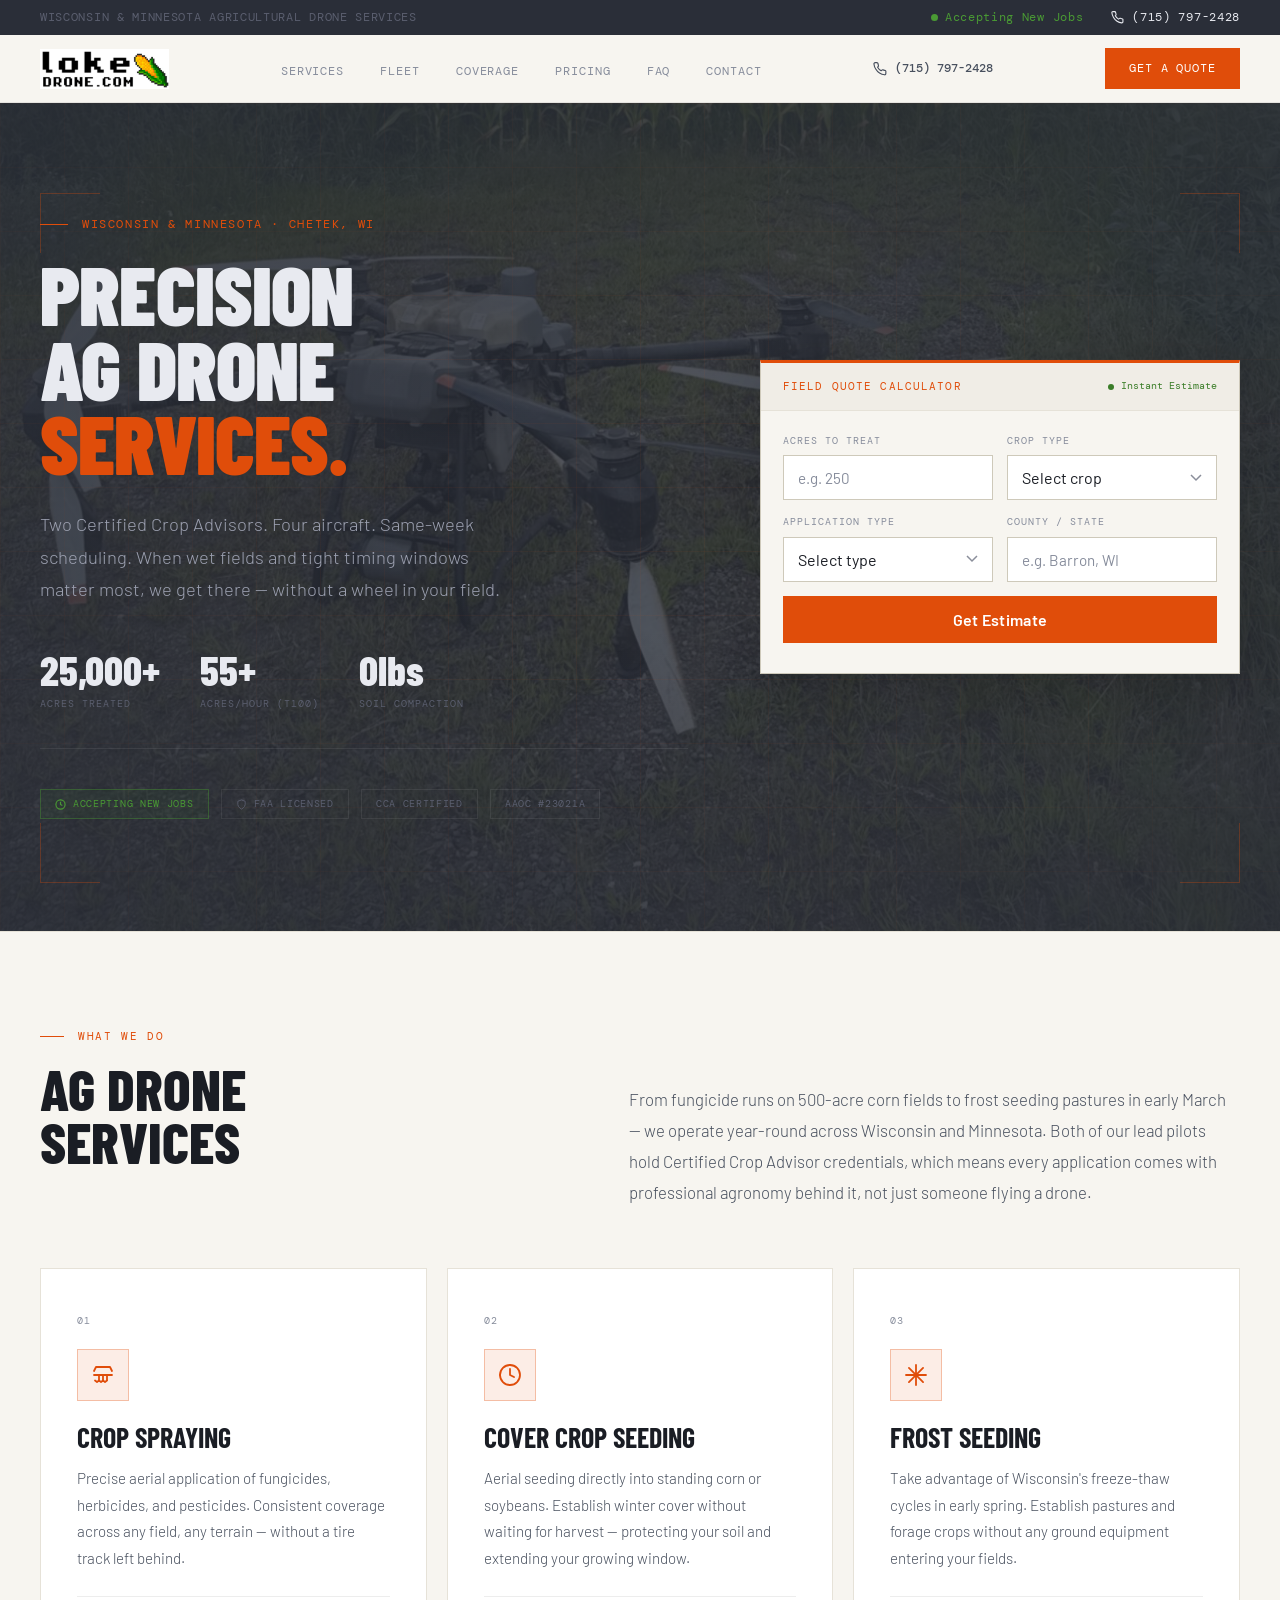
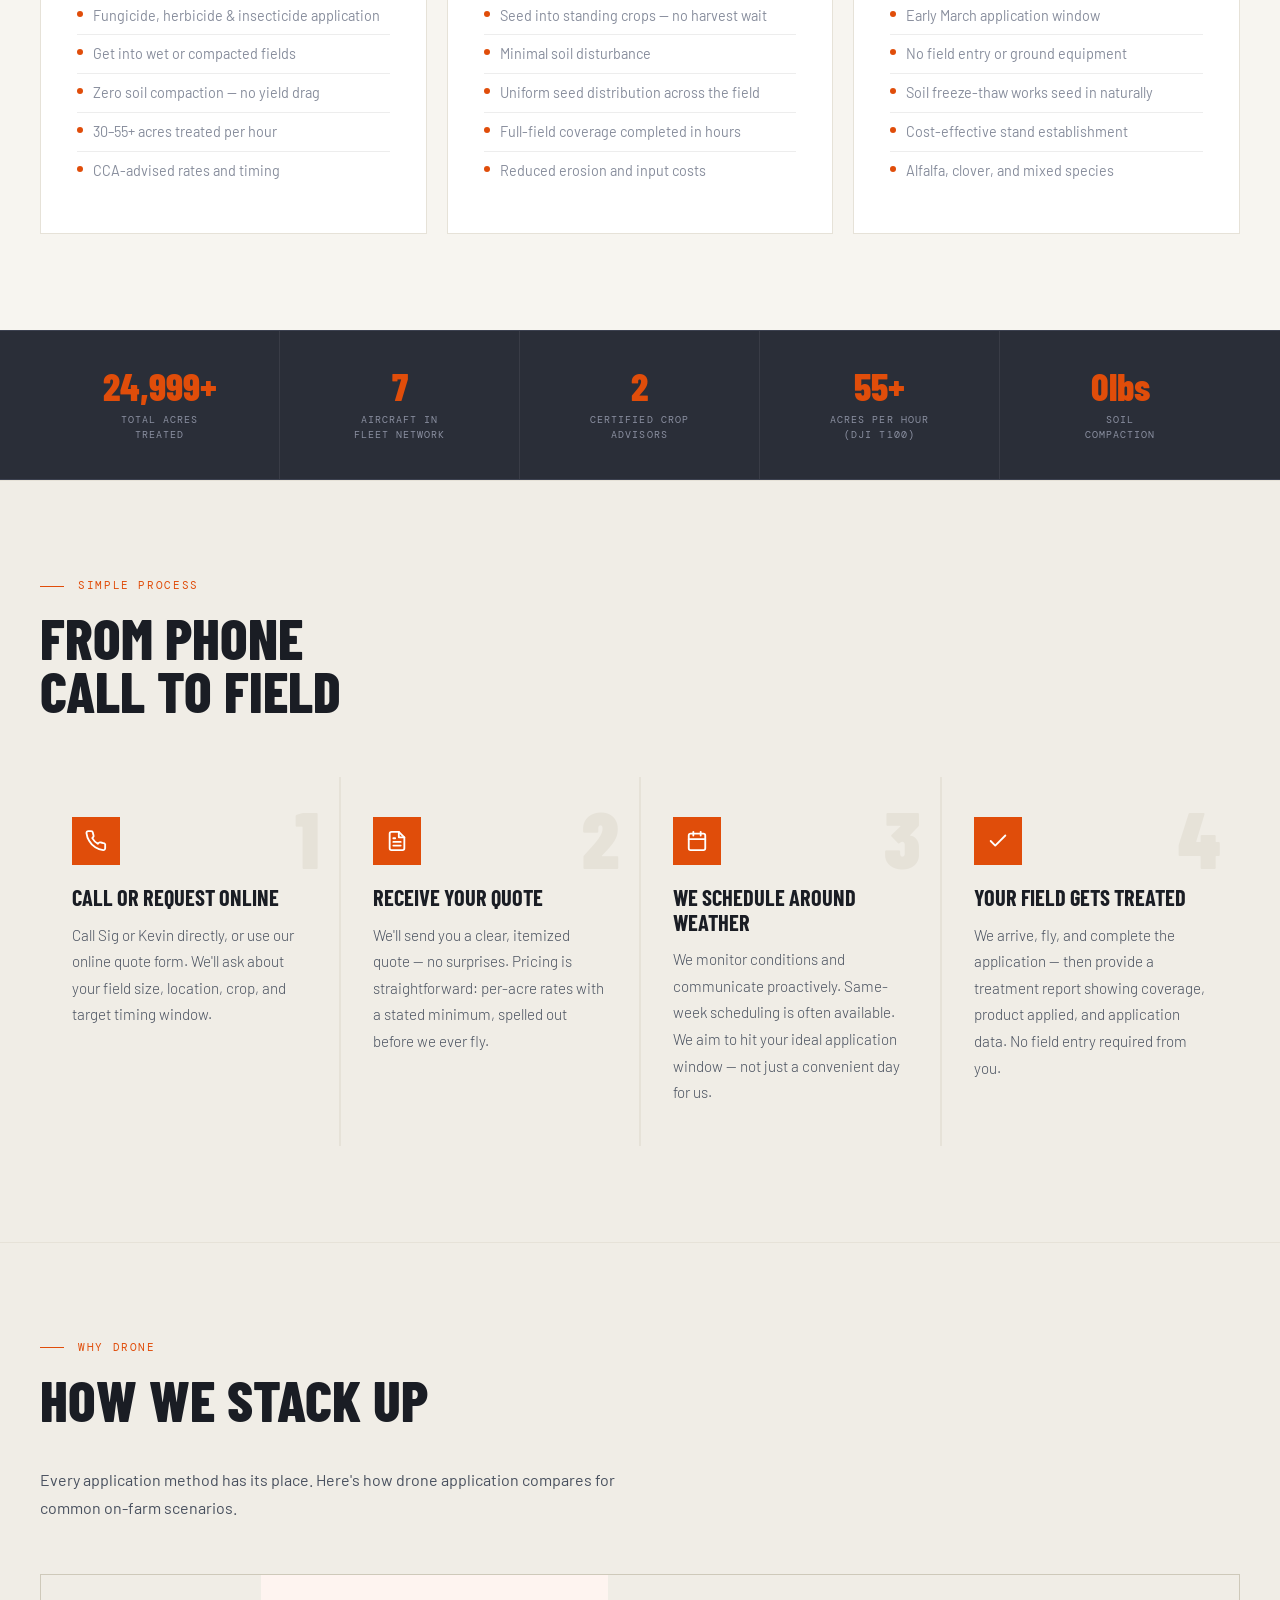
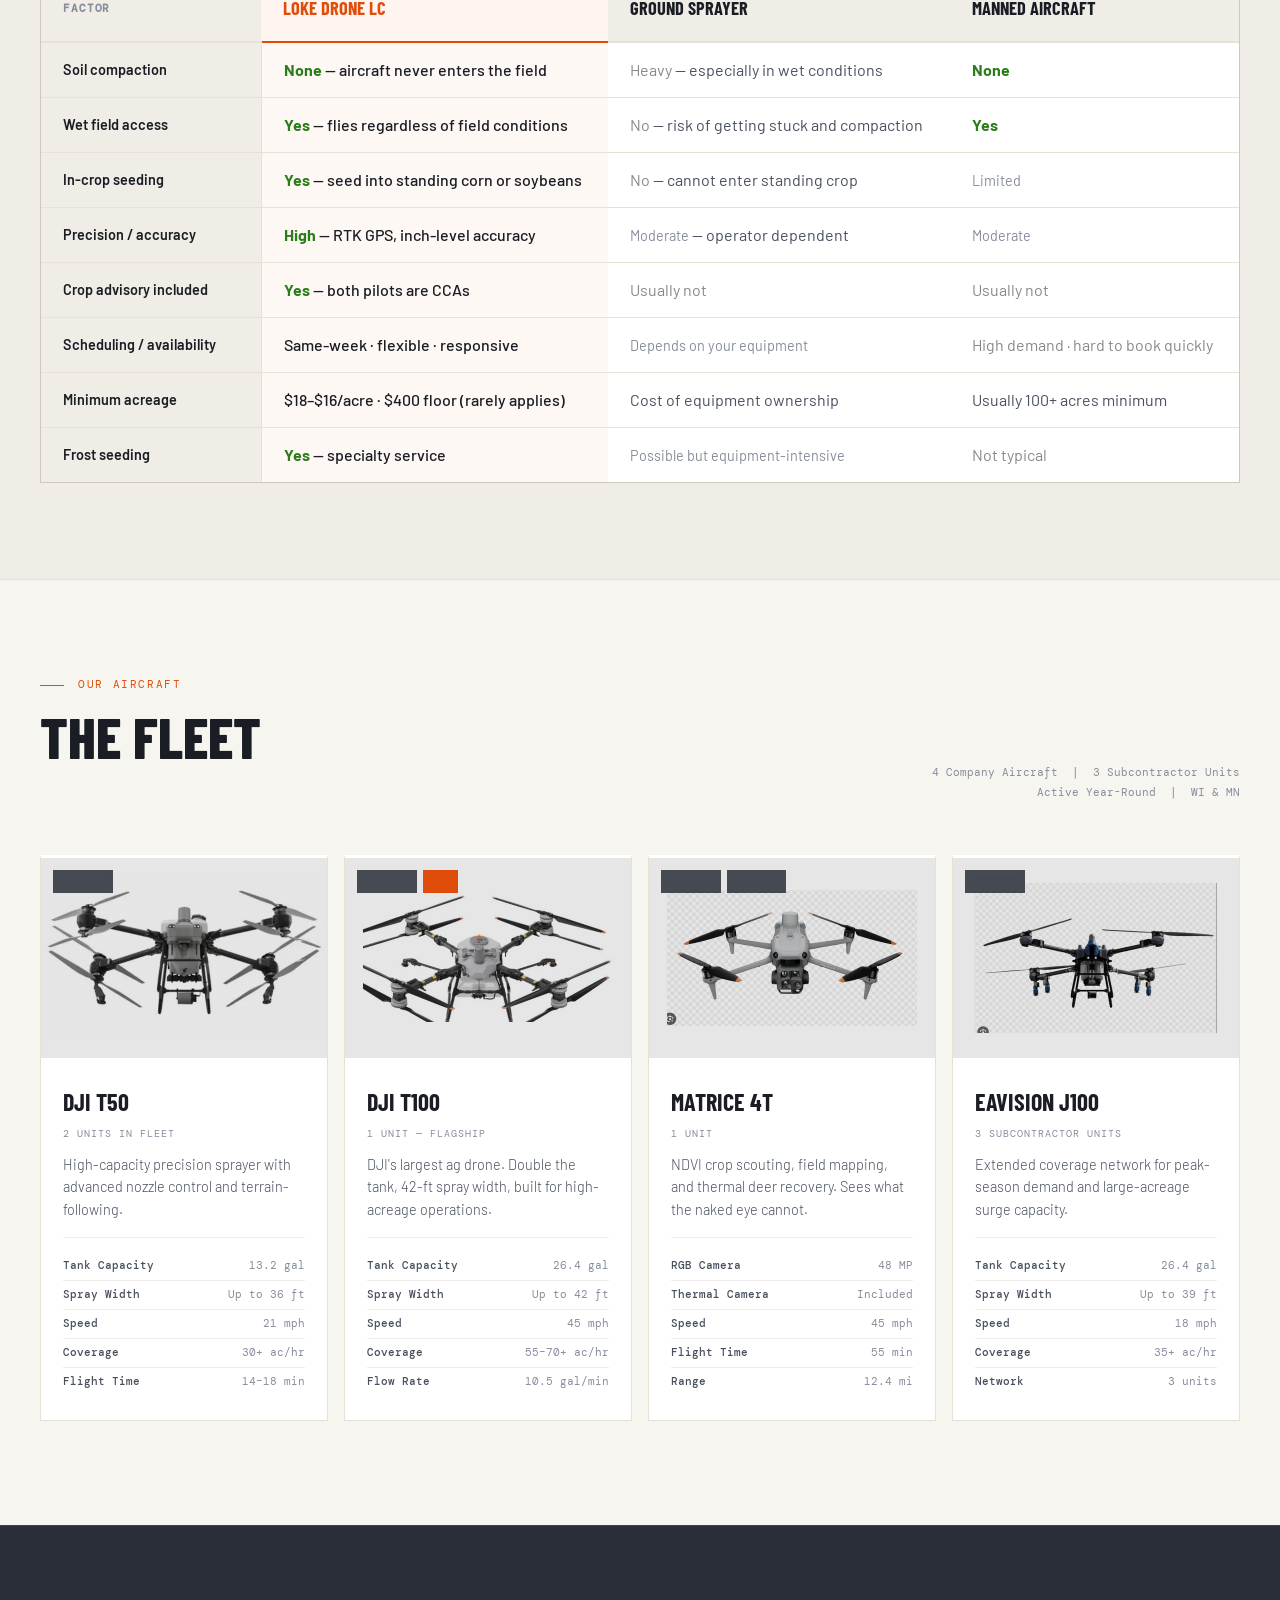
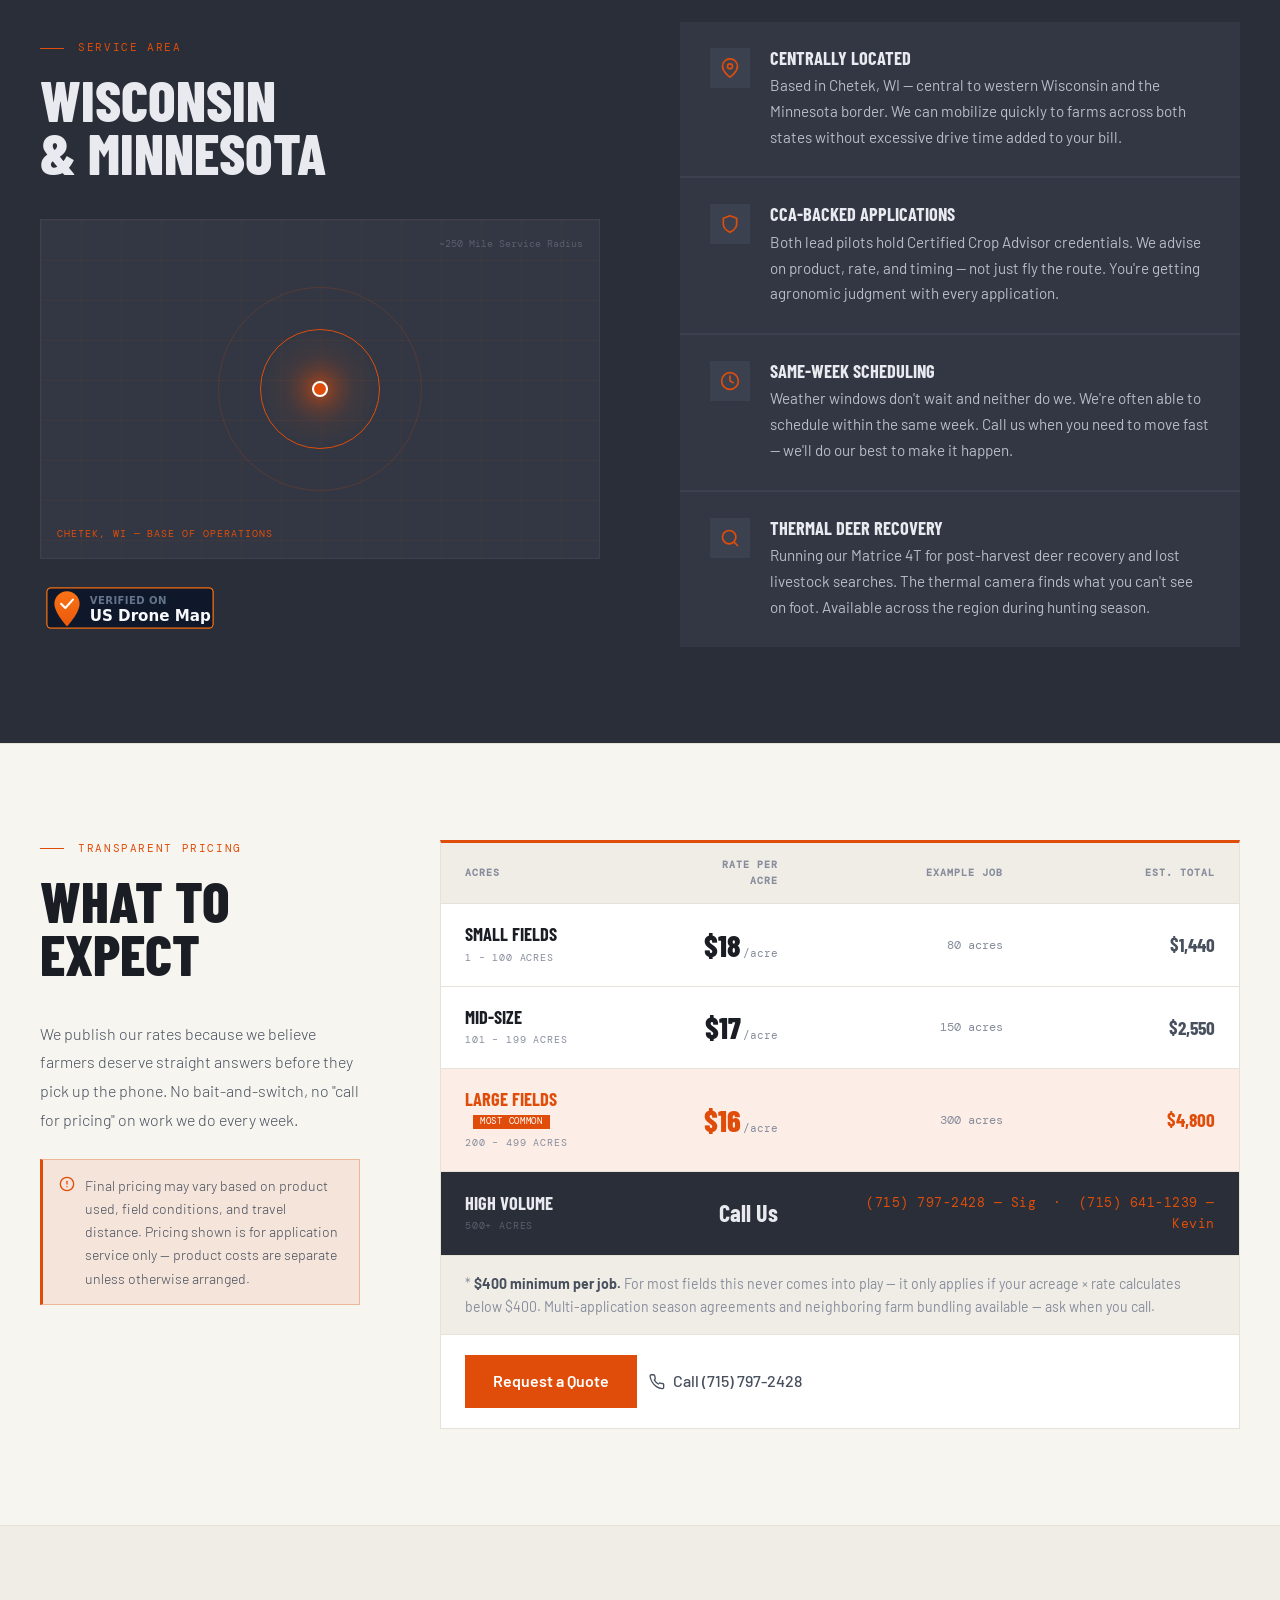
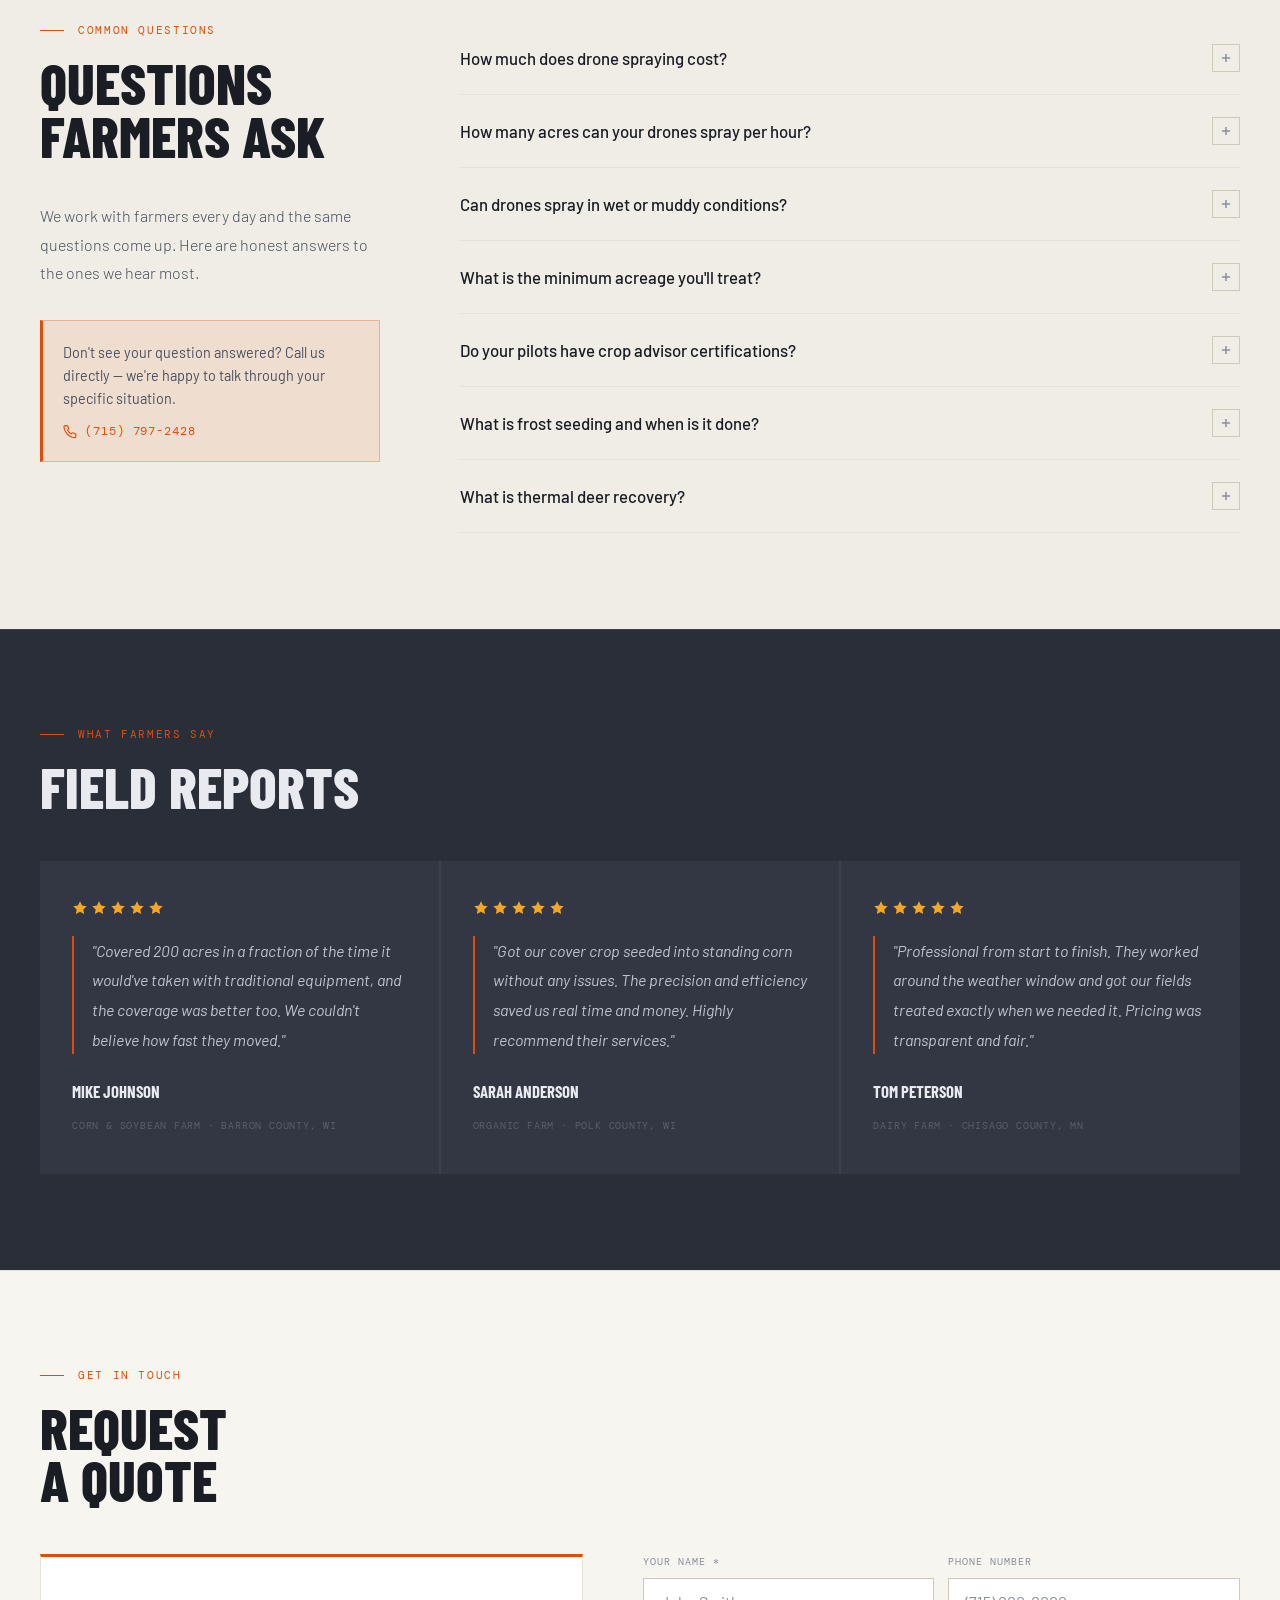
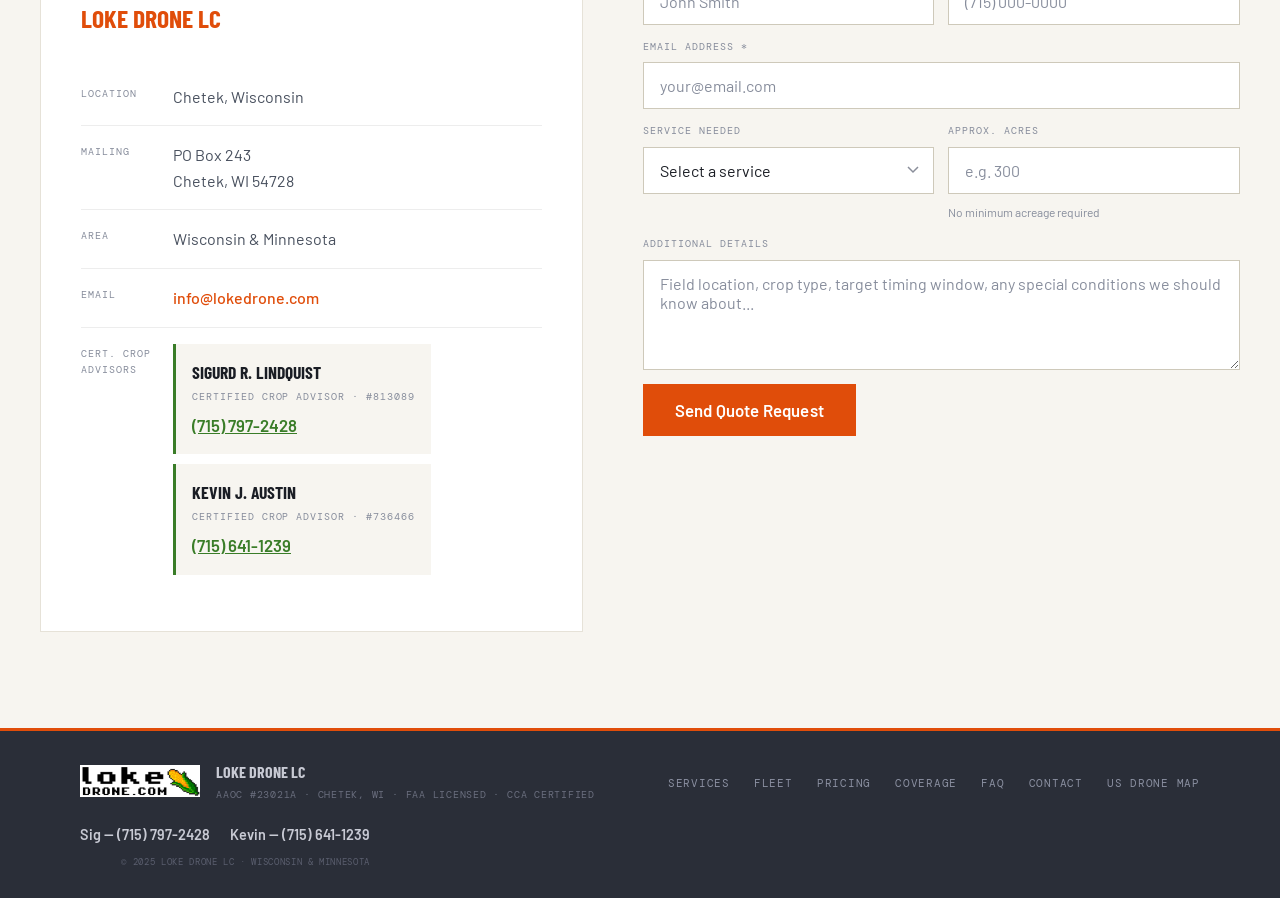
==== commit 33dd5952: "Update index.html" ====
--- a/index.html
+++ b/index.html
@@ -8,39 +8,56 @@
     <meta name="keywords" content="agricultural drone spraying Wisconsin, ag drone services Minnesota, drone fungicide application, cover crop seeding drone, frost seeding Wisconsin, thermal deer recovery drone, Chetek WI drone pilot, Barron County drone spraying, drone crop application Wisconsin Minnesota">
     <link rel="canonical" href="https://lokedrone.com/">
 
+    <!-- Favicon / App Icons -->
+    <link rel="icon" type="image/svg+xml" href="/favicon.svg">
+    <link rel="icon" type="image/png" href="/favicon-32.png" sizes="32x32">
+    <link rel="apple-touch-icon" href="/apple-touch-icon.png">
+    <meta name="theme-color" content="#2a2e38">
+
+    <!-- Robots & Indexing -->
+    <meta name="robots" content="index, follow, max-snippet:-1, max-image-preview:large, max-video-preview:-1">
+    <meta name="author" content="Loke Drone LC">
+
+    <!-- Geo Signals (local SEO) -->
+    <meta name="geo.region" content="US-WI">
+    <meta name="geo.placename" content="Chetek, Wisconsin">
+    <meta name="geo.position" content="45.3183;-91.6546">
+    <meta name="ICBM" content="45.3183, -91.6546">
+
     <!-- Open Graph -->
     <meta property="og:type" content="website">
+    <meta property="og:site_name" content="Loke Drone LC">
     <meta property="og:url" content="https://lokedrone.com/">
     <meta property="og:title" content="Loke Drone LC | Precision Ag Drone Services | Wisconsin & Minnesota">
     <meta property="og:description" content="FAA-licensed, CCA-certified drone services for Wisconsin and Minnesota farms. Spraying, seeding, and thermal recovery. Call (715) 797-2428.">
     <meta property="og:image" content="https://lokedrone.com/hero-bg.jpg">
+    <meta property="og:image:width" content="1200">
+    <meta property="og:image:height" content="630">
+    <meta property="og:image:alt" content="Agricultural drone spraying over a field in Wisconsin">
     <meta property="og:locale" content="en_US">
 
     <!-- Twitter -->
     <meta name="twitter:card" content="summary_large_image">
+    <meta name="twitter:site" content="@lokedrone">
     <meta name="twitter:title" content="Loke Drone LC | Precision Ag Drone Services">
     <meta name="twitter:description" content="FAA-licensed, CCA-certified drone services for Wisconsin and Minnesota farms.">
     <meta name="twitter:image" content="https://lokedrone.com/hero-bg.jpg">
 
-    <!-- Fonts -->
+    <!-- Font Preload (improves LCP — loads primary display font before CSS parses) -->
     <link rel="preconnect" href="https://fonts.googleapis.com">
     <link rel="preconnect" href="https://fonts.gstatic.com" crossorigin>
+    <link rel="preload" as="style" href="https://fonts.googleapis.com/css2?family=Barlow+Condensed:wght@700;800;900&family=Barlow:wght@400;500;600&family=DM+Mono:wght@400;500&display=swap">
     <link href="https://fonts.googleapis.com/css2?family=Barlow+Condensed:wght@400;600;700;800;900&family=DM+Mono:wght@300;400;500&family=Barlow:wght@300;400;500;600&display=swap" rel="stylesheet">
 
-    <!-- Google Analytics 4 -->
+    <!-- Google Analytics 4 (async — does not block render) -->
     <script async src="https://www.googletagmanager.com/gtag/js?id=G-HG9KCG76F2"></script>
     <script>
       window.dataLayer = window.dataLayer || [];
       function gtag(){dataLayer.push(arguments);}
       gtag('js', new Date());
       gtag('config', 'G-HG9KCG76F2');
-      // Track phone clicks
-      document.addEventListener('click', function(e) {
-          if (e.target.closest('a[href^="tel:"]')) {
-              gtag('event', 'phone_click', { event_category: 'contact', event_label: e.target.closest('a').href });
-          }
-      });
     </script>
+    <noscript><img height="1" width="1" style="display:none" src="https://www.googletagmanager.com/collect?v=1&t=pageview&tid=G-HG9KCG76F2" alt=""></noscript>
 
     <!-- JSON-LD Structured Data -->
     <script type="application/ld+json">
@@ -70,6 +87,7 @@
         {"@type": "State", "name": "Minnesota"}
       ],
       "openingHours": "Mo-Sa 07:00-20:00",
+      "priceRange": "$16–$18/acre",
       "aggregateRating": {
         "@type": "AggregateRating",
         "ratingValue": "5.0",
@@ -170,7 +188,11 @@
     --shadow-lg: 0 24px 64px rgba(0,0,0,0.18);
 }
 
-html { scroll-behavior: smooth; }
+html {
+    scroll-behavior: smooth;
+    overflow-x: hidden;          /* belt + suspenders with body */
+    scroll-padding-top: 68px;    /* offset anchor links for sticky navbar */
+}
 
 body {
     background: var(--cream-0);
@@ -196,6 +218,8 @@
     font-family: var(--font-m);
     font-size: 0.72rem;
     letter-spacing: 0.06em;
+    flex-wrap: wrap;          /* prevents overflow on narrow phones */
+    gap: 4px;
 }
 
 .topbar-left {
@@ -685,8 +709,8 @@
 /* ============================================
    SHARED SECTION UTILITIES
    ============================================ */
-section { padding: 96px 40px; }
-.container { max-width: 1200px; margin: 0 auto; }
+section { padding: 96px 40px; width: 100%; }
+.container { max-width: 1200px; margin: 0 auto; width: 100%; }
 
 .section-label {
     font-family: var(--font-m);
@@ -907,8 +931,8 @@
 
 .proof-label {
     font-family: var(--font-m);
-    font-size: 0.62rem;
-    color: var(--text-inv-muted);
+    font-size: 0.65rem;
+    color: #8a8fa0;           /* lighter than --text-inv-muted */
     text-transform: uppercase;
     letter-spacing: 0.1em;
     line-height: 1.5;
@@ -973,65 +997,105 @@
 }
 
 /* ============================================
-   COMPARISON TABLE — dark
+   COMPARISON TABLE — light (moved off dark for readability)
    ============================================ */
-.compare { background: var(--slate-0); border-top: 1px solid var(--slate-2); }
+.compare { background: var(--cream-1); border-top: 1px solid var(--cream-2); }
 
 .compare-intro { margin-bottom: 52px; }
-
-.compare-table-wrap { overflow-x: auto; -webkit-overflow-scrolling: touch; }
+.compare-intro .section-title { color: var(--text); }
+.compare-intro .section-label { color: var(--orange); }
+.compare-intro .section-label::before { background: var(--orange); }
+.compare-intro p { color: var(--text-dim); }
+
+.compare-table-wrap {
+    overflow-x: auto;
+    -webkit-overflow-scrolling: touch;
+    border: 1px solid var(--cream-3);
+    scrollbar-width: thin;
+    scrollbar-color: var(--orange) var(--cream-2);
+}
+.compare-table-wrap::-webkit-scrollbar { height: 4px; }
+.compare-table-wrap::-webkit-scrollbar-track { background: var(--cream-2); }
+.compare-table-wrap::-webkit-scrollbar-thumb { background: var(--orange); }
 
 .compare-table {
     width: 100%;
-    min-width: 640px;
+    min-width: 680px;
     border-collapse: collapse;
+    background: #fff;
 }
 
 .compare-table th {
     font-family: var(--font-d);
-    font-size: 1.1rem;
+    font-size: 1.15rem;
     font-weight: 700;
     text-transform: uppercase;
-    padding: 20px 24px;
+    padding: 18px 22px;
     text-align: left;
-    border-bottom: 2px solid var(--border-dark);
-}
-
-.compare-table th:first-child { color: var(--text-inv-muted); font-size: 0.75rem; font-family: var(--font-m); }
+    border-bottom: 2px solid var(--cream-2);
+    background: var(--cream-1);
+    color: var(--text);
+}
+
+.compare-table th:first-child {
+    color: var(--text-muted);
+    font-size: 0.7rem;
+    font-family: var(--font-m);
+    letter-spacing: 0.08em;
+    text-transform: uppercase;
+    width: 180px;
+}
 
 .compare-table th.ours {
     color: var(--orange);
     border-bottom-color: var(--orange);
-    background: rgba(224,77,10,0.05);
+    background: rgba(224,77,10,0.06);
 }
 
 .compare-table td {
-    padding: 16px 24px;
-    font-size: 0.95rem;
-    color: var(--text-inv-dim);
-    border-bottom: 1px solid var(--border-dark);
+    padding: 15px 22px;
+    font-size: 1rem;          /* up from 0.95 — readable for older farmers */
+    color: var(--text-dim);
+    border-bottom: 1px solid var(--cream-2);
     vertical-align: middle;
+    line-height: 1.5;
 }
 
 .compare-table td:first-child {
-    font-family: var(--font-m);
-    font-size: 0.7rem;
-    color: var(--text-inv-muted);
-    text-transform: uppercase;
-    letter-spacing: 0.08em;
+    font-family: var(--font-b);
+    font-size: 0.9rem;
+    font-weight: 600;
+    color: var(--text);       /* dark, strong label */
+    text-transform: none;
+    letter-spacing: 0;
+    background: var(--cream-1);
+    border-right: 1px solid var(--cream-2);
 }
 
 .compare-table td.ours {
     background: rgba(224,77,10,0.04);
-    color: var(--text-inv);
+    color: var(--text);       /* full dark on light — high contrast */
     font-weight: 500;
 }
 
 .compare-table tr:last-child td { border-bottom: none; }
-
-.check { color: var(--green-light); font-size: 1.1rem; }
-.cross { color: var(--text-inv-muted); font-size: 1.1rem; }
-.neutral { color: var(--text-inv-muted); font-size: 0.85rem; }
+.compare-table tbody tr:hover td { background: var(--cream-1); }
+.compare-table tbody tr:hover td.ours { background: rgba(224,77,10,0.07); }
+.compare-table tbody tr:hover td:first-child { background: var(--cream-2); }
+
+.check {
+    color: #2a7d1a;           /* darker green — passes contrast on white */
+    font-size: 1rem;
+    font-weight: 700;
+}
+.cross {
+    color: #888;              /* mid-gray — clear but not alarming */
+    font-size: 1rem;
+}
+.neutral {
+    color: var(--text-muted);
+    font-size: 0.9rem;
+}
 
 /* ============================================
    FLEET — light cream with horizontal scroll on mobile
@@ -1041,6 +1105,7 @@
 .fleet-header {
     display: flex; justify-content: space-between;
     align-items: flex-end; margin-bottom: 52px;
+    flex-wrap: wrap; gap: 16px;
 }
 
 .fleet-meta {
@@ -1250,8 +1315,8 @@
 .cov-icon { width: 40px; height: 40px; background: var(--slate-2); display: flex; align-items: center; justify-content: center; flex-shrink: 0; }
 .cov-icon svg { width: 20px; height: 20px; color: var(--orange); }
 
-.cov-feat-text h4 { font-family: var(--font-d); font-size: 1.1rem; font-weight: 700; text-transform: uppercase; color: var(--text-inv); margin-bottom: 5px; line-height: 1.1; }
-.cov-feat-text p { font-size: 0.9rem; color: var(--text-inv-dim); font-weight: 300; line-height: 1.65; }
+.cov-feat-text h4 { font-family: var(--font-d); font-size: 1.15rem; font-weight: 700; text-transform: uppercase; color: #e8eaf0; margin-bottom: 5px; line-height: 1.1; }
+.cov-feat-text p { font-size: 0.95rem; color: #b8bcc8; font-weight: 400; line-height: 1.7; }
 
 .verification-wrap { display: flex; margin-top: 28px; }
 .verification-wrap a { display: inline-block; transition: opacity 0.2s; }
@@ -1381,8 +1446,8 @@
 
 .testi-quote {
     font-size: 1rem;
-    color: var(--text-inv-dim);
-    font-weight: 300;
+    color: #c0c4d0;           /* brighter than --text-inv-dim */
+    font-weight: 400;
     line-height: 1.85;
     font-style: italic;
     margin-bottom: 24px;
@@ -1559,114 +1624,106 @@
 .form-success.visible { display: block; }
 
 /* ============================================
-   FOOTER — dark
+   FOOTER — slim single bar
    ============================================ */
-.footer { background: var(--slate-0); border-top: 1px solid var(--slate-2); }
+.footer {
+    background: var(--slate-0);
+    border-top: 3px solid var(--orange);
+}
 
 .footer-main {
     max-width: 1200px;
     margin: 0 auto;
-    padding: 56px 40px 40px;
-    display: grid;
-    grid-template-columns: 1.4fr 1fr 1fr;
-    gap: 60px;
-}
-
-.footer-brand img { height: 36px; margin-bottom: 16px; }
+    padding: 28px 40px;
+    display: flex;
+    align-items: center;
+    justify-content: space-between;
+    flex-wrap: wrap;
+    gap: 20px;
+}
+
+.footer-brand {
+    display: flex;
+    align-items: center;
+    gap: 16px;
+}
+
+.footer-brand img { height: 32px; }
 
 .footer-brand-name {
     font-family: var(--font-d);
-    font-size: 1.2rem;
+    font-size: 1rem;
     font-weight: 700;
     text-transform: uppercase;
-    color: var(--text-inv-dim);
-    margin-bottom: 6px;
+    color: #c8cad4;
 }
 
 .footer-brand-sub {
     font-family: var(--font-m);
-    font-size: 0.62rem;
-    color: var(--text-inv-muted);
+    font-size: 0.6rem;
+    color: #6a6e7e;
     text-transform: uppercase;
     letter-spacing: 0.08em;
-    margin-bottom: 20px;
-}
-
-.footer-brand-desc {
+    margin-top: 2px;
+}
+
+.footer-links-list {
+    display: flex;
+    flex-wrap: wrap;
+    gap: 6px 24px;
+    list-style: none;
+}
+
+.footer-links-list a {
+    font-family: var(--font-m);
+    font-size: 0.68rem;
+    color: #8a8fa0;
+    text-decoration: none;
+    text-transform: uppercase;
+    letter-spacing: 0.07em;
+    transition: color 0.2s;
+}
+
+.footer-links-list a:hover { color: var(--orange); }
+
+.footer-right {
+    display: flex;
+    flex-direction: column;
+    align-items: flex-end;
+    gap: 8px;
+}
+
+.footer-contact-phones {
+    display: flex;
+    gap: 20px;
+    flex-wrap: wrap;
+    justify-content: flex-end;
+}
+
+.footer-contact-phones a {
+    font-family: var(--font-b);
     font-size: 0.9rem;
-    color: var(--text-inv-muted);
-    font-weight: 300;
-    line-height: 1.7;
-    max-width: 280px;
-}
-
-.footer-col-title {
-    font-family: var(--font-m);
-    font-size: 0.62rem;
-    text-transform: uppercase;
-    letter-spacing: 0.12em;
-    color: var(--text-inv-muted);
-    margin-bottom: 20px;
-    padding-bottom: 10px;
-    border-bottom: 1px solid var(--border-dark);
-}
-
-.footer-links-list { list-style: none; display: flex; flex-direction: column; gap: 12px; }
-
-.footer-links-list a {
-    font-size: 0.95rem;
-    color: var(--text-inv-dim);
+    font-weight: 600;
+    color: #c8cad4;
     text-decoration: none;
     transition: color 0.2s;
 }
 
-.footer-links-list a:hover { color: var(--orange); }
-
-.footer-contact-item {
-    display: flex;
-    gap: 12px;
-    align-items: flex-start;
-    margin-bottom: 14px;
-}
-
-.footer-contact-item svg { width: 16px; height: 16px; color: var(--orange); flex-shrink: 0; margin-top: 2px; }
-
-.footer-contact-item span { font-size: 0.9rem; color: var(--text-inv-dim); line-height: 1.5; }
-
-.footer-contact-item a { color: var(--text-inv-dim); text-decoration: none; transition: color 0.2s; }
-.footer-contact-item a:hover { color: var(--orange); }
-
-.footer-bottom {
-    border-top: 1px solid var(--border-dark);
-    padding: 20px 40px;
-    display: flex;
-    justify-content: space-between;
-    align-items: center;
-    max-width: 100%;
-}
-
-.footer-bottom-inner {
-    max-width: 1200px;
-    margin: 0 auto;
-    width: 100%;
-    display: flex;
-    justify-content: space-between;
-    align-items: center;
-    flex-wrap: wrap;
-    gap: 12px;
-}
+.footer-contact-phones a:hover { color: var(--orange); }
 
 .footer-copy {
     font-family: var(--font-m);
-    font-size: 0.62rem;
-    color: var(--text-inv-muted);
-    text-transform: uppercase;
-    letter-spacing: 0.08em;
-}
-
-.footer-badge a { display: inline-block; transition: opacity 0.2s; }
-.footer-badge a:hover { opacity: 0.75; }
-.footer-badge img { height: 36px; }
+    font-size: 0.58rem;
+    color: #5a5e6e;
+    text-transform: uppercase;
+    letter-spacing: 0.07em;
+}
+
+@media (max-width: 900px) {
+    .footer-main { flex-direction: column; align-items: flex-start; padding: 24px; }
+    .footer-right { align-items: flex-start; }
+    .footer-contact-phones { justify-content: flex-start; }
+}
 
 /* ============================================
    STICKY MOBILE CTA
@@ -1725,36 +1782,42 @@
     .proof-item:nth-child(4), .proof-item:nth-child(5) { border-top: 1px solid var(--border-dark); }
     .hiw-grid { grid-template-columns: repeat(2, 1fr); }
     .faq-layout { grid-template-columns: 1fr; gap: 48px; }
-    .footer-main { grid-template-columns: 1fr 1fr; }
 }
 
 @media (max-width: 900px) {
     body { font-size: 17px; }
-    section { padding: 70px 24px; }
-    .topbar { padding: 8px 24px; }
-    .navbar { padding: 0 24px; }
+    section { padding: 60px 20px; }
+    .topbar { padding: 8px 20px; }
+    .navbar { padding: 0 20px; }
     .nav-links, .nav-cta, .nav-phone { display: none; }
     .mobile-toggle { display: flex; }
-    .hero { padding: 70px 24px 52px; }
+    .hero { padding: 60px 20px 48px; min-height: 0; }  /* no 92vh on phones */
     .services-intro { grid-template-columns: 1fr; gap: 24px; }
     .services-grid { grid-template-columns: 1fr; gap: 16px; }
     .fleet-scroll-hint { display: block; }
-    .compare-table-wrap { margin: 0 -24px; padding: 0 24px; }
+    .compare-table-wrap { margin: 0 -20px; padding: 0 20px; }
     .coverage-grid { grid-template-columns: 1fr; }
     .testimonials-grid { grid-template-columns: 1fr; gap: 2px; }
     .contact-grid { grid-template-columns: 1fr; }
-    .footer-main { grid-template-columns: 1fr; gap: 36px; padding: 40px 24px; }
-    .footer-bottom { padding: 20px 24px; }
     .mobile-cta-bar { display: flex; }
-    /* push content above sticky bar */
-    .contact { padding-bottom: 120px; }
+    /* push content above sticky CTA bar */
+    .contact { padding-bottom: 110px; }
+    .footer .footer-main { padding-bottom: 90px; }
+}
+
+/* Disable spotlight mousemove on touch devices — saves JS cycles */
+@media (hover: none) {
+    .svc-card::before { display: none; }
 }
 
 @media (max-width: 640px) {
+    body { font-size: 16px; }
+    section { padding: 52px 16px; }
     .topbar { padding: 7px 16px; }
     .topbar-left { display: none; }
-    .hero h1 { font-size: 3.2rem; }
-    .hero-stats { flex-wrap: wrap; gap: 24px; }
+    .hero { padding: 52px 16px 40px; }
+    .hero h1 { font-size: 3rem; }
+    .hero-stats { flex-wrap: wrap; gap: 20px; }
     .field-row { grid-template-columns: 1fr; }
     .form-row { grid-template-columns: 1fr; }
     .proof-bar-inner { grid-template-columns: 1fr 1fr; }
@@ -1762,6 +1825,10 @@
     .hiw-grid { grid-template-columns: 1fr; }
     .hero-corner { display: none; }
     .compare-table-wrap { margin: 0 -16px; padding: 0 16px; }
+    .fleet-header { flex-direction: column; align-items: flex-start; }
+    .fleet-meta { text-align: left; }
+    /* Calc widget full width at small sizes */
+    .calc-widget { margin: 0 -16px; }
 }
 
 /* ============================================
@@ -2339,12 +2406,12 @@
 <!-- ============================================
      COMPARISON TABLE
      ============================================ -->
-<section class="compare on-dark" id="compare" aria-labelledby="compare-heading">
+<section class="compare on-cream" id="compare" aria-labelledby="compare-heading">
     <div class="container">
         <div class="compare-intro">
             <div class="section-label">Why Drone</div>
             <h2 class="section-title" id="compare-heading">How We Stack Up</h2>
-            <p style="font-size:1rem;color:var(--text-inv-dim);font-weight:300;max-width:600px;margin-top:8px;line-height:1.75;">Every application method has its place. Here's how drone application compares to the alternatives for common on-farm scenarios.</p>
+            <p style="font-size:1rem;color:var(--text-dim);font-weight:400;max-width:600px;margin-top:8px;line-height:1.75;">Every application method has its place. Here's how drone application compares for common on-farm scenarios.</p>
         </div>
         <div class="compare-table-wrap" role="region" aria-label="Comparison table — drone vs ground sprayer vs aerial applicator">
             <table class="compare-table" aria-label="Application method comparison">
@@ -2395,7 +2462,7 @@
                     </tr>
                     <tr>
                         <td>Minimum acreage</td>
-                        <td class="ours">$400 minimum job (no minimum acres)</td>
+                        <td class="ours">$18–$16/acre · $400 floor (rarely applies)</td>
                         <td>Cost of equipment ownership</td>
                         <td>Usually 100+ acres minimum</td>
                     </tr>
@@ -2542,7 +2609,7 @@
                     <div class="cov-map-lbl2">~250 Mile Service Radius</div>
                 </div>
                 <div class="verification-wrap" aria-label="Verified by US Drone Map">
-                    <a href="https://usdronemap.com" target="_blank" rel="noopener" aria-label="View Loke Drone LC on US Drone Map (opens in new tab)">
+                    <a href="https://usdronemap.com" target="_blank" rel="noopener noreferrer" aria-label="View Loke Drone LC on US Drone Map (opens in new tab)">
                         <img src="images/usdronemap-badge.svg" alt="Verified on US Drone Map" width="180" height="42">
                     </a>
                 </div>
@@ -2657,7 +2724,7 @@
                 </table>
 
                 <div class="pricing-footnote" role="note">
-                    * A <strong>$400 minimum charge</strong> applies to all jobs regardless of acreage. Multi-application season agreements and neighboring farm bundling available — ask when you call.
+                    * <strong>$400 minimum per job.</strong> For most fields this never comes into play — it only applies if your acreage × rate calculates below $400. Multi-application season agreements and neighboring farm bundling available — ask when you call.
                 </div>
 
                 <div class="pricing-cta-row">
@@ -2954,47 +3021,29 @@
 <footer class="footer" role="contentinfo">
     <div class="footer-main">
         <div class="footer-brand">
-            <img src="logo.png" alt="Loke Drone LC" width="144" height="36">
-            <div class="footer-brand-name">Loke Drone LC</div>
-            <div class="footer-brand-sub">AAOC #23021A · Chetek, Wisconsin</div>
-            <p class="footer-brand-desc">Professional agricultural drone services for Wisconsin and Minnesota farms. FAA licensed, CCA certified, same-week scheduling.</p>
-        </div>
-        <div>
-            <div class="footer-col-title">Quick Links</div>
-            <ul class="footer-links-list">
-                <li><a href="#services">Our Services</a></li>
-                <li><a href="#fleet">Aircraft Fleet</a></li>
-                <li><a href="#coverage">Service Area</a></li>
-                <li><a href="#faq">FAQ</a></li>
-                <li><a href="#contact">Get a Quote</a></li>
-                <li><a href="https://usdronemap.com" target="_blank" rel="noopener">US Drone Map</a></li>
-            </ul>
-        </div>
-        <div>
-            <div class="footer-col-title">Contact</div>
-            <div class="footer-contact-item">
-                <svg viewBox="0 0 24 24" fill="none" stroke="currentColor" stroke-width="2" stroke-linecap="round" stroke-linejoin="round" aria-hidden="true"><path d="M21 10c0 7-9 13-9 13s-9-6-9-13a9 9 0 0 1 18 0z"/><circle cx="12" cy="10" r="3"/></svg>
-                <span>PO Box 243, Chetek, WI 54728</span>
-            </div>
-            <div class="footer-contact-item">
-                <svg viewBox="0 0 24 24" fill="none" stroke="currentColor" stroke-width="2" stroke-linecap="round" stroke-linejoin="round" aria-hidden="true"><path d="M22 16.92v3a2 2 0 0 1-2.18 2 19.79 19.79 0 0 1-8.63-3.07A19.5 19.5 0 0 1 4.69 12a19.79 19.79 0 0 1-3.07-8.67A2 2 0 0 1 3.6 1.18h3a2 2 0 0 1 2 1.72c.127.96.361 1.903.7 2.81a2 2 0 0 1-.45 2.11L7.91 8.9a16 16 0 0 0 6.06 6.06l.98-.9a2 2 0 0 1 2.11-.45c.907.339 1.85.573 2.81.7A2 2 0 0 1 22 16.92z"/></svg>
-                <span><a href="tel:+17157972428">(715) 797-2428</a> — Sig<br><a href="tel:+17156411239">(715) 641-1239</a> — Kevin</span>
-            </div>
-            <div class="footer-contact-item">
-                <svg viewBox="0 0 24 24" fill="none" stroke="currentColor" stroke-width="2" stroke-linecap="round" stroke-linejoin="round" aria-hidden="true"><path d="M4 4h16c1.1 0 2 .9 2 2v12c0 1.1-.9 2-2 2H4c-1.1 0-2-.9-2-2V6c0-1.1.9-2 2-2z"/><polyline points="22,6 12,13 2,6"/></svg>
-                <span><a href="mailto:info@lokedrone.com">info@lokedrone.com</a></span>
-            </div>
-            <div class="footer-badge" style="margin-top:20px">
-                <a href="https://usdronemap.com" target="_blank" rel="noopener" aria-label="Verified on US Drone Map">
-                    <img src="images/usdronemap-badge.svg" alt="Verified on US Drone Map" width="160" height="36">
-                </a>
+            <img src="logo.png" alt="Loke Drone LC" width="120" height="32">
+            <div>
+                <div class="footer-brand-name">Loke Drone LC</div>
+                <div class="footer-brand-sub">AAOC #23021A · Chetek, WI · FAA Licensed · CCA Certified</div>
             </div>
         </div>
-    </div>
-    <div class="footer-bottom">
-        <div class="footer-bottom-inner">
-            <span class="footer-copy">© 2025 Loke Drone LC · All Rights Reserved · Chetek, WI</span>
-            <span class="footer-copy">Wisconsin &amp; Minnesota Agricultural Drone Services</span>
+
+        <ul class="footer-links-list" role="list">
+            <li><a href="#services">Services</a></li>
+            <li><a href="#fleet">Fleet</a></li>
+            <li><a href="#pricing">Pricing</a></li>
+            <li><a href="#coverage">Coverage</a></li>
+            <li><a href="#faq">FAQ</a></li>
+            <li><a href="#contact">Contact</a></li>
+            <li><a href="https://usdronemap.com" target="_blank" rel="noopener noreferrer">US Drone Map</a></li>
+        </ul>
+
+        <div class="footer-right">
+            <div class="footer-contact-phones">
+                <a href="tel:+17157972428" aria-label="Call Sig at (715) 797-2428">Sig — (715) 797-2428</a>
+                <a href="tel:+17156411239" aria-label="Call Kevin at (715) 641-1239">Kevin — (715) 641-1239</a>
+            </div>
+            <div class="footer-copy">© 2025 Loke Drone LC · Wisconsin &amp; Minnesota</div>
         </div>
     </div>
 </footer>
@@ -3029,7 +3078,7 @@
 });
 
 /* ============================================
-   SMOOTH SCROLL
+   SMOOTH SCROLL — respects scroll-padding-top in CSS
    ============================================ */
 document.querySelectorAll('a[href^="#"]').forEach(a => {
     a.addEventListener('click', e => {
@@ -3038,10 +3087,19 @@
         const target = document.querySelector(href);
         if (target) {
             e.preventDefault();
-            const offset = window.innerWidth < 900 ? 68 : 68;
-            window.scrollTo({ top: target.offsetTop - offset, behavior: 'smooth' });
+            target.scrollIntoView({ behavior: 'smooth', block: 'start' });
         }
     });
+});
+
+/* ============================================
+   GA4 PHONE CLICK TRACKING (moved out of <head>)
+   ============================================ */
+document.addEventListener('click', function(e) {
+    const tel = e.target.closest('a[href^="tel:"]');
+    if (tel && typeof gtag !== 'undefined') {
+        gtag('event', 'phone_click', { event_category: 'contact', event_label: tel.href });
+    }
 });
 
 /* ============================================
@@ -3087,6 +3145,8 @@
 /* ============================================
    SERVICE CARD SPOTLIGHT
    ============================================ */
+/* Spotlight only on pointer devices */
+if (window.matchMedia('(hover: hover)').matches) {
 document.querySelectorAll('.svc-card').forEach(card => {
     const spotlight = card.querySelector('.svc-spotlight');
     if (!spotlight) return;
@@ -3098,6 +3158,7 @@
         spotlight.style.top = y + 'px';
     });
 });
+} /* end hover guard */
 
 /* ============================================
    FAQ ACCORDION
@@ -3168,13 +3229,17 @@
         document.getElementById('resultNote').textContent = note;
         document.getElementById('toEmailBtn').style.display = 'none';
     } else {
-        const total = Math.max(400, acres * rate);
+        const calculated = acres * rate;
+        const belowMinimum = calculated < 400;
+        const total = belowMinimum ? 400 : calculated;
         document.getElementById('costResult').textContent = '$' + total.toLocaleString();
         document.getElementById('costResult').style.fontSize = '2rem';
-        let note = acres.toLocaleString() + ' acres × $' + rate + '/acre (' + tier + ')';
+        let note = acres.toLocaleString() + ' acres × $' + rate + '/acre (' + tier + ') = $' + calculated.toLocaleString();
         if (county) note += ' · ' + county;
-        if (total === 400) note += ' · $400 minimum applies';
-        note += '. Price may vary based on product, field conditions, and travel. Call to confirm.';
+        if (belowMinimum) {
+            note += '. This job falls below our $400 minimum charge — your quoted price will be $400.';
+        }
+        note += ' Price may vary based on product, field conditions, and travel. Call to confirm.';
         document.getElementById('resultNote').textContent = note;
         document.getElementById('toEmailBtn').style.display = 'block';
     }
@@ -3183,7 +3248,7 @@
     document.getElementById('calcBtn').textContent = 'Recalculate';
 
     if (typeof gtag !== 'undefined') {
-        gtag('event', 'quote_calculated', { event_category: 'calculator', event_label: tier, value: rate ? Math.max(400, acres * rate) : 0 });
+        gtag('event', 'quote_calculated', { event_category: 'calculator', event_label: tier, value: total });
     }
 }
 
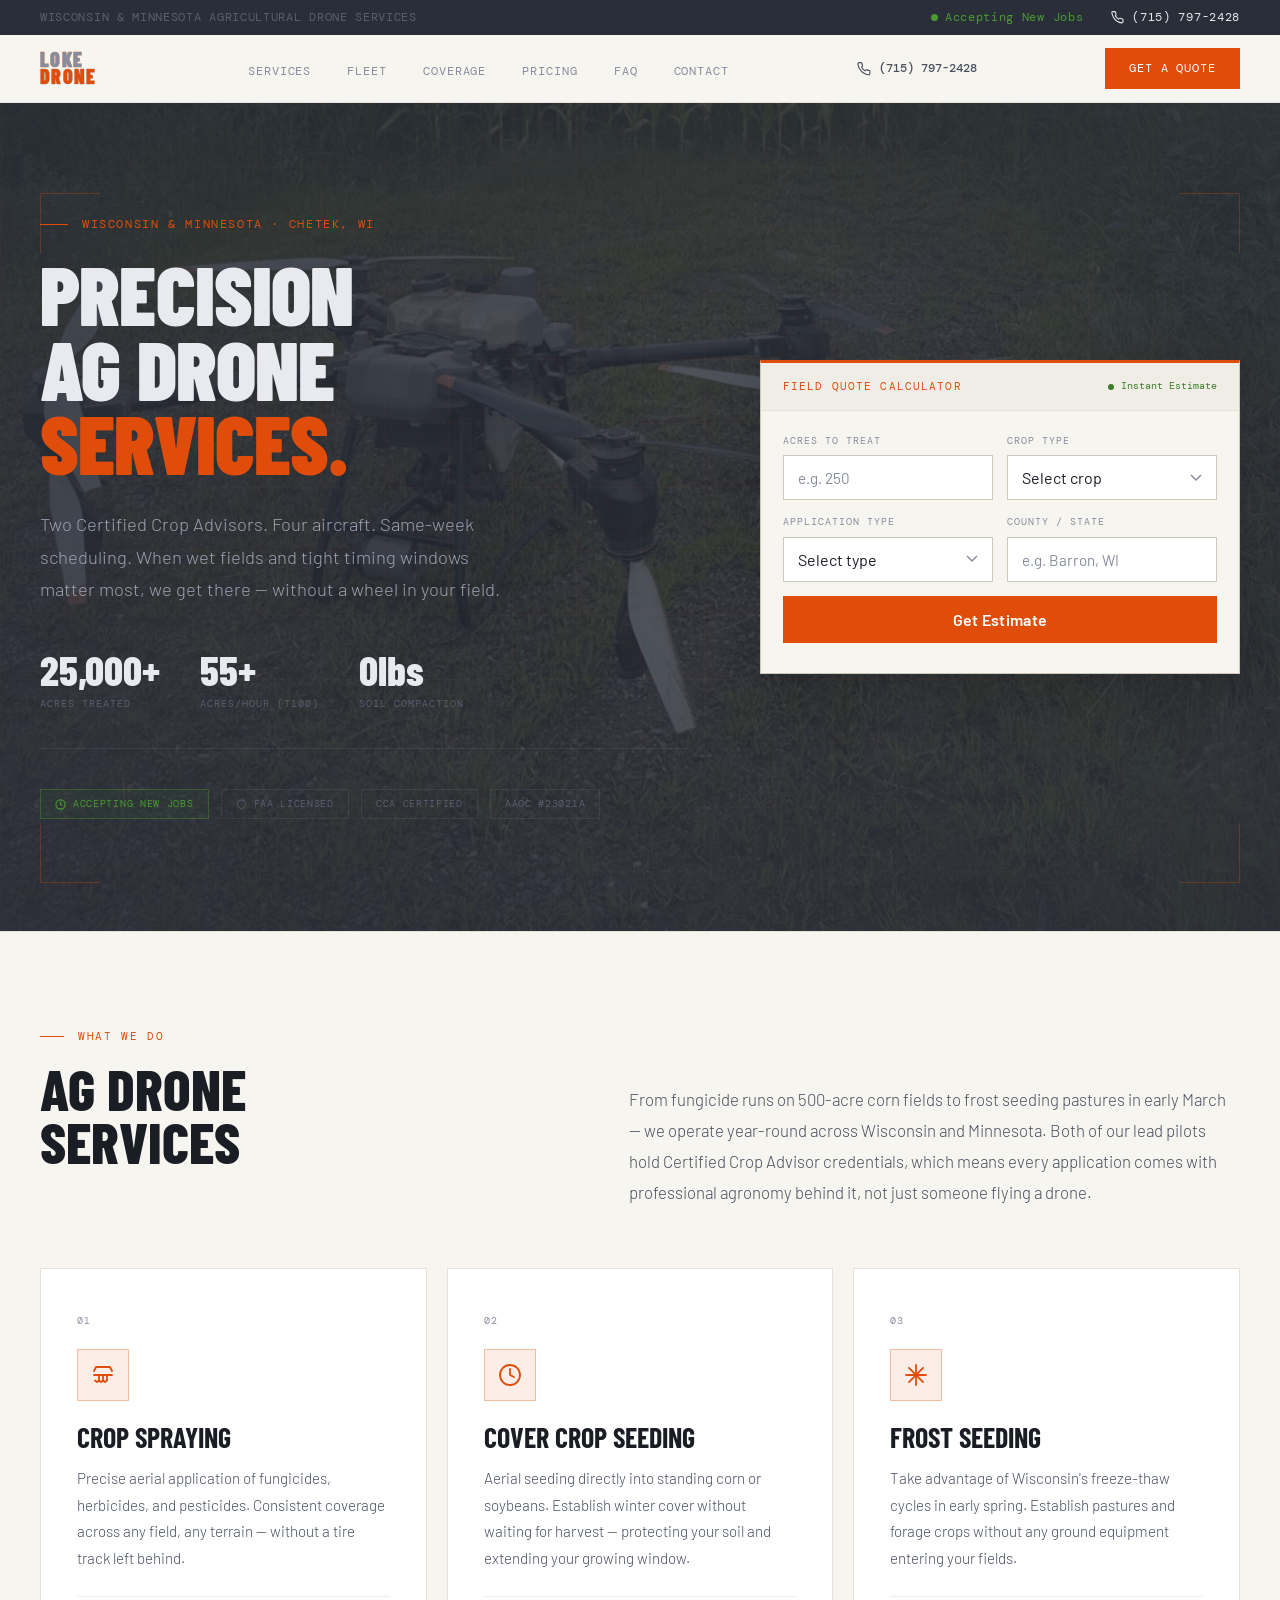
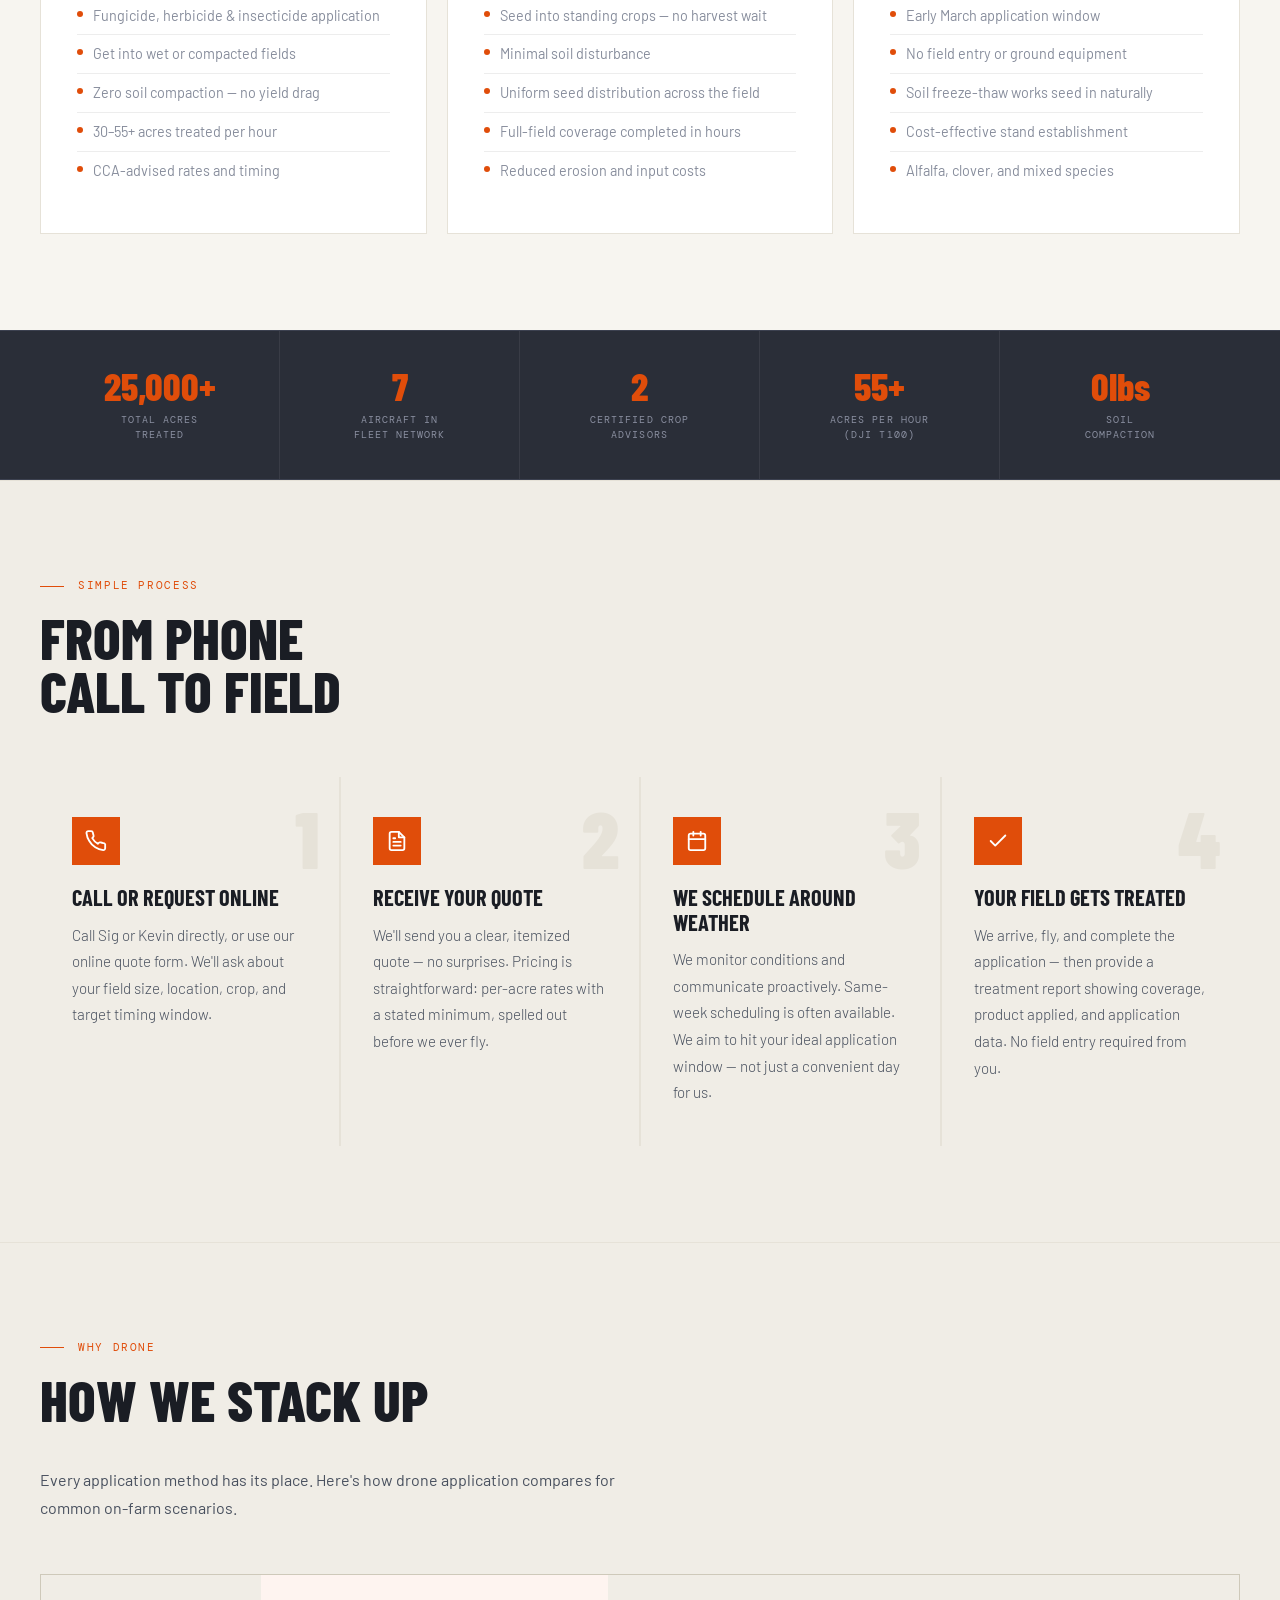
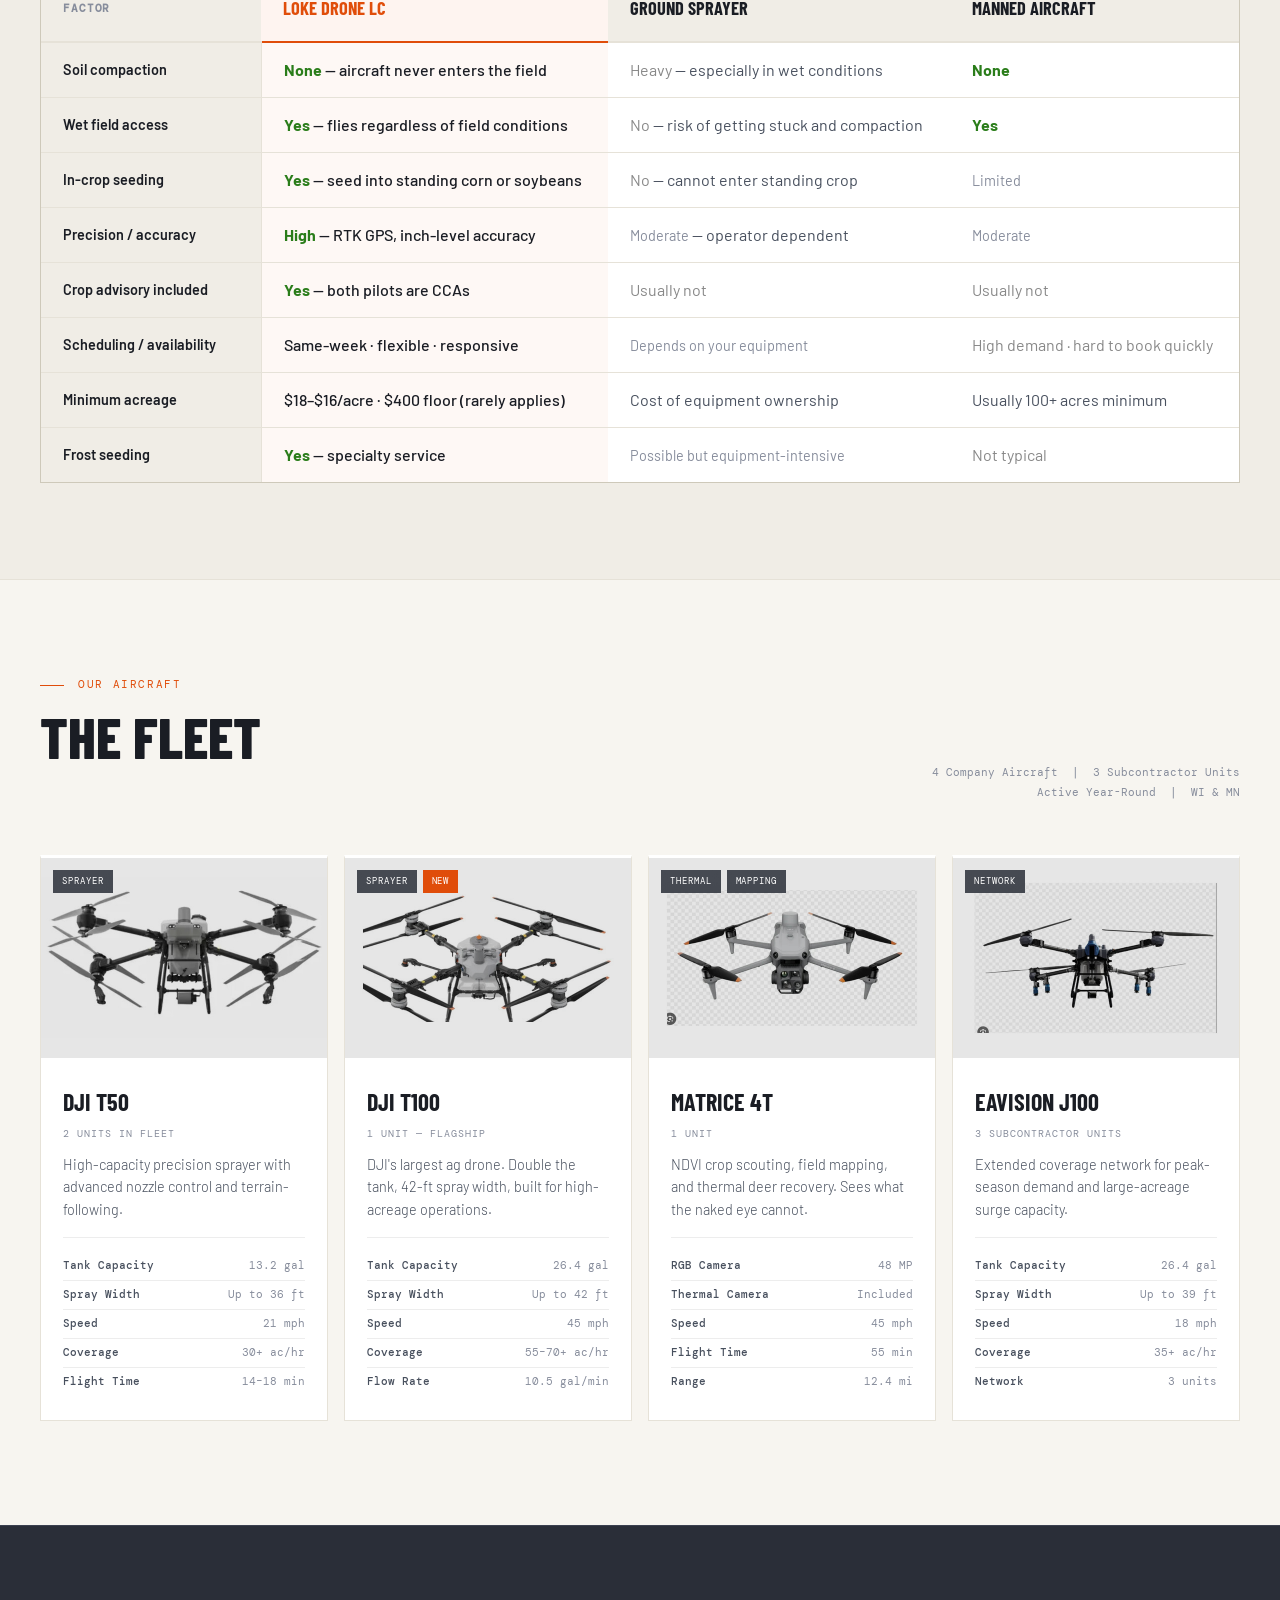
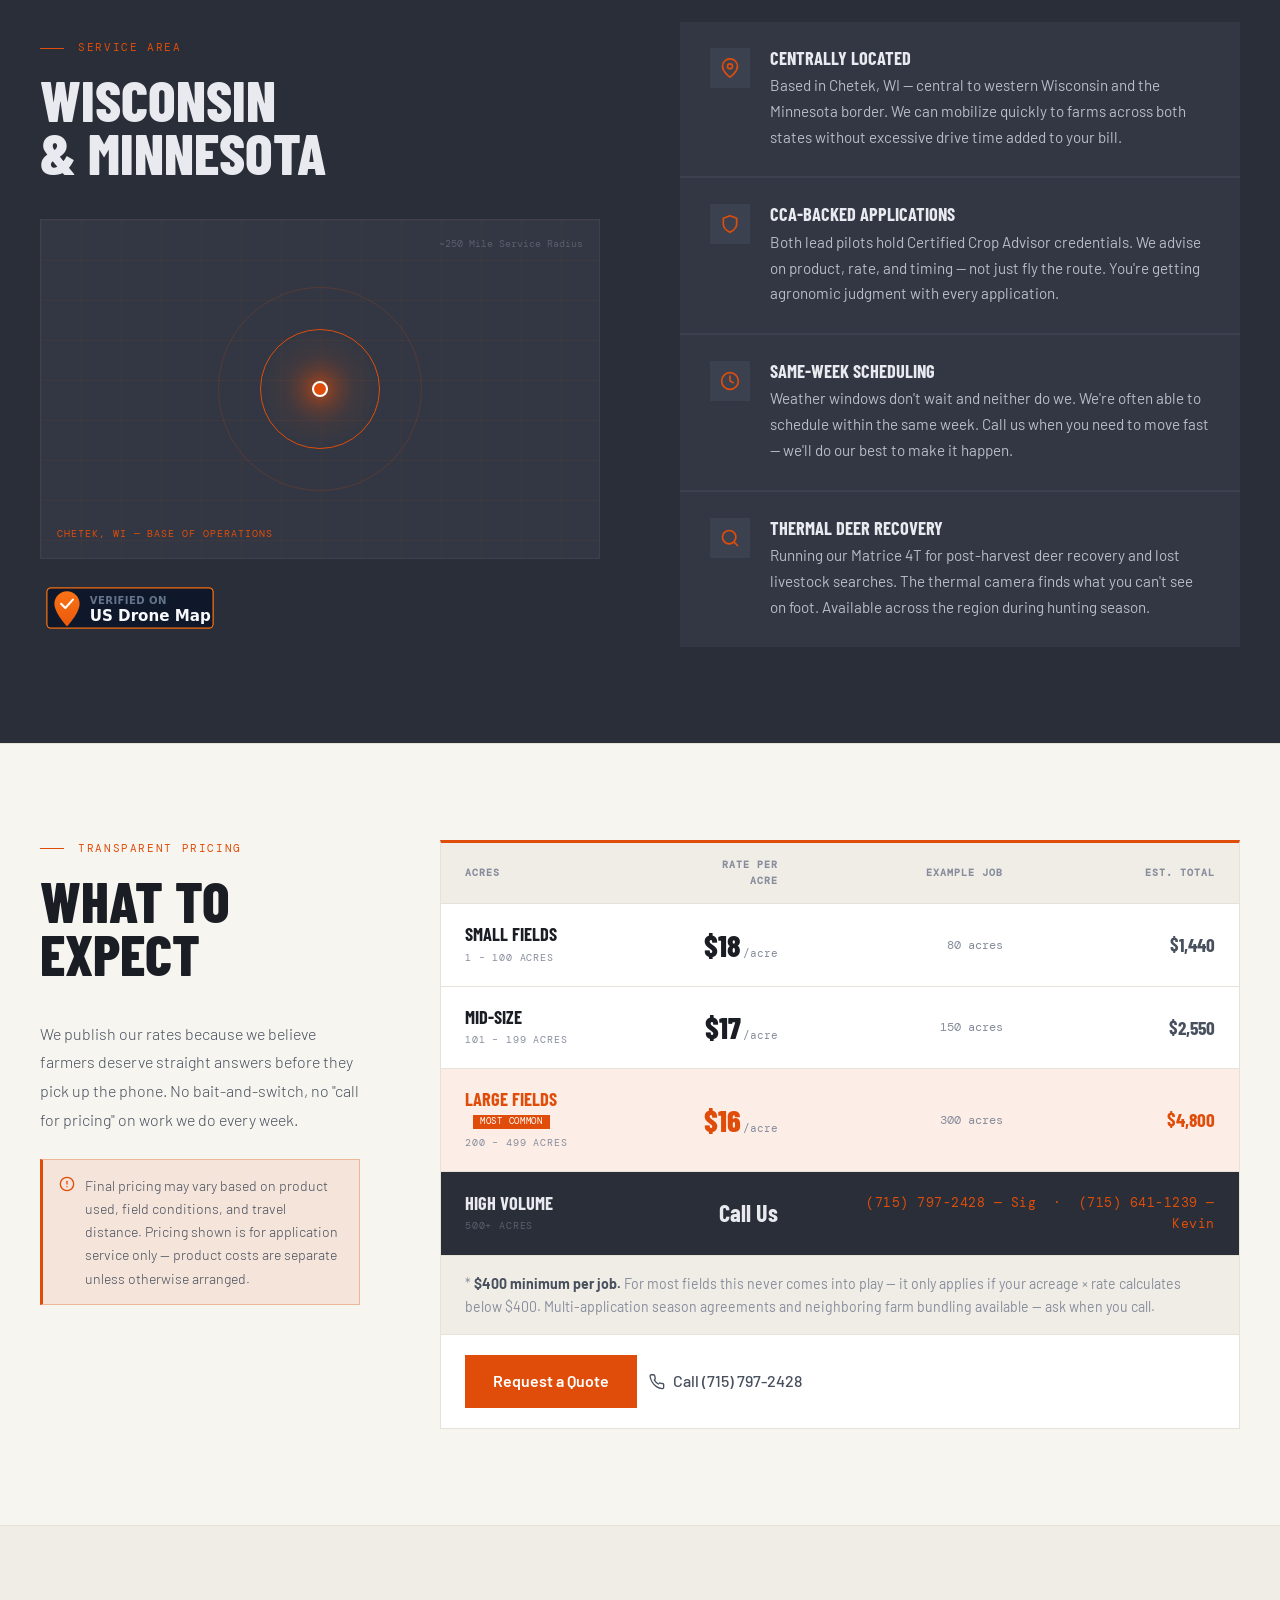
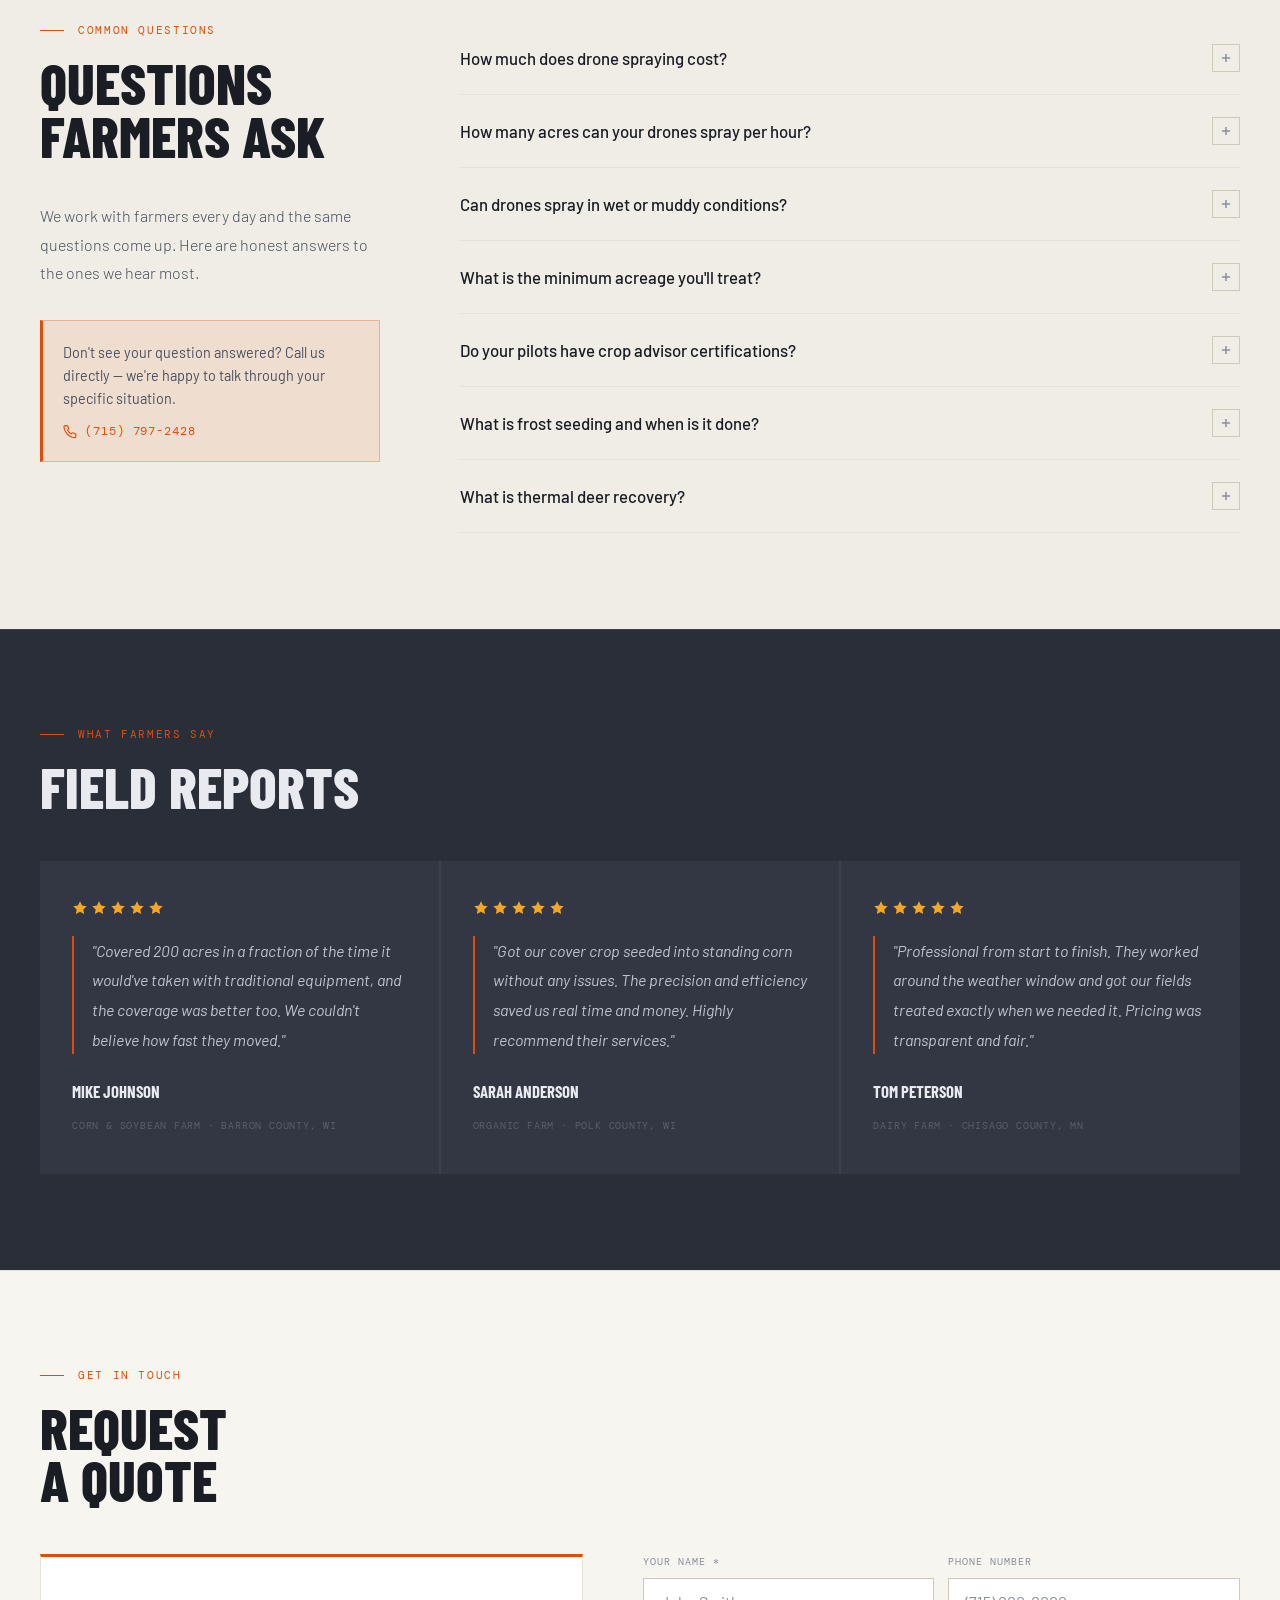
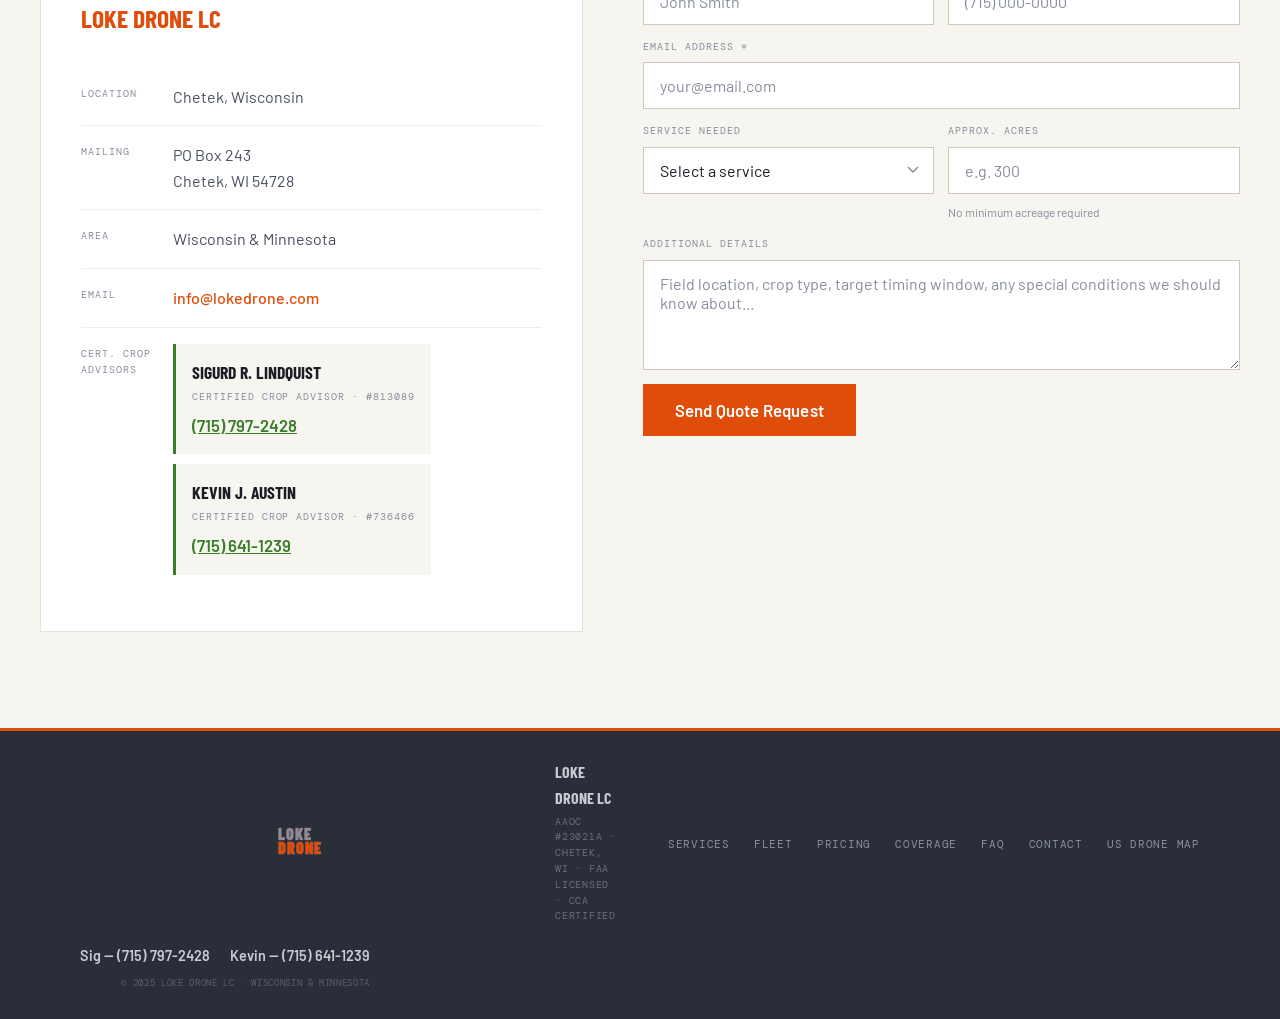
==== commit adee18f4: "Update index.html" ====
--- a/index.html
+++ b/index.html
@@ -283,7 +283,7 @@
 
 .navbar.scrolled { box-shadow: 0 2px 24px rgba(0,0,0,0.09); border-bottom-color: var(--border-orange); }
 
-.nav-logo img { height: 40px; width: auto; }
+.nav-logo svg { height: 40px; width: auto; display: block; }
 
 .nav-links { display: flex; list-style: none; gap: 36px; align-items: center; }
 
@@ -2103,7 +2103,12 @@
 <!-- NAVBAR -->
 <nav class="navbar" id="navbar" role="navigation" aria-label="Main navigation">
     <div class="nav-logo">
-        <a href="/"><img src="logo.png" alt="Loke Drone LC — Agricultural Drone Services" width="160" height="40"></a>
+        <a href="/" aria-label="Loke Drone LC — Home">
+            <svg viewBox="0 0 120 60" height="40" width="auto" role="img" aria-label="Loke Drone LC" style="display:block">
+              <text x="0" y="27" font-family="'Barlow Condensed', sans-serif" font-size="30" font-weight="900" letter-spacing="2" fill="#878d9c" stroke="#e04d0a" stroke-width="0.6" paint-order="stroke fill">LOKE</text>
+              <text x="0" y="53" font-family="'Barlow Condensed', sans-serif" font-size="30" font-weight="900" letter-spacing="2" fill="#e04d0a" stroke="#878d9c" stroke-width="0.6" paint-order="stroke fill">DRONE</text>
+            </svg>
+        </a>
     </div>
     <ul class="nav-links" role="list">
         <li><a href="#services">Services</a></li>
@@ -3021,7 +3026,10 @@
 <footer class="footer" role="contentinfo">
     <div class="footer-main">
         <div class="footer-brand">
-            <img src="logo.png" alt="Loke Drone LC" width="120" height="32">
+            <svg viewBox="0 0 120 60" height="32" width="auto" role="img" aria-label="Loke Drone LC" style="display:block;flex-shrink:0">
+              <text x="0" y="27" font-family="'Barlow Condensed', sans-serif" font-size="30" font-weight="900" letter-spacing="2" fill="#878d9c" stroke="#e04d0a" stroke-width="0.6" paint-order="stroke fill">LOKE</text>
+              <text x="0" y="53" font-family="'Barlow Condensed', sans-serif" font-size="30" font-weight="900" letter-spacing="2" fill="#e04d0a" stroke="#878d9c" stroke-width="0.6" paint-order="stroke fill">DRONE</text>
+            </svg>
             <div>
                 <div class="footer-brand-name">Loke Drone LC</div>
                 <div class="footer-brand-sub">AAOC #23021A · Chetek, WI · FAA Licensed · CCA Certified</div>
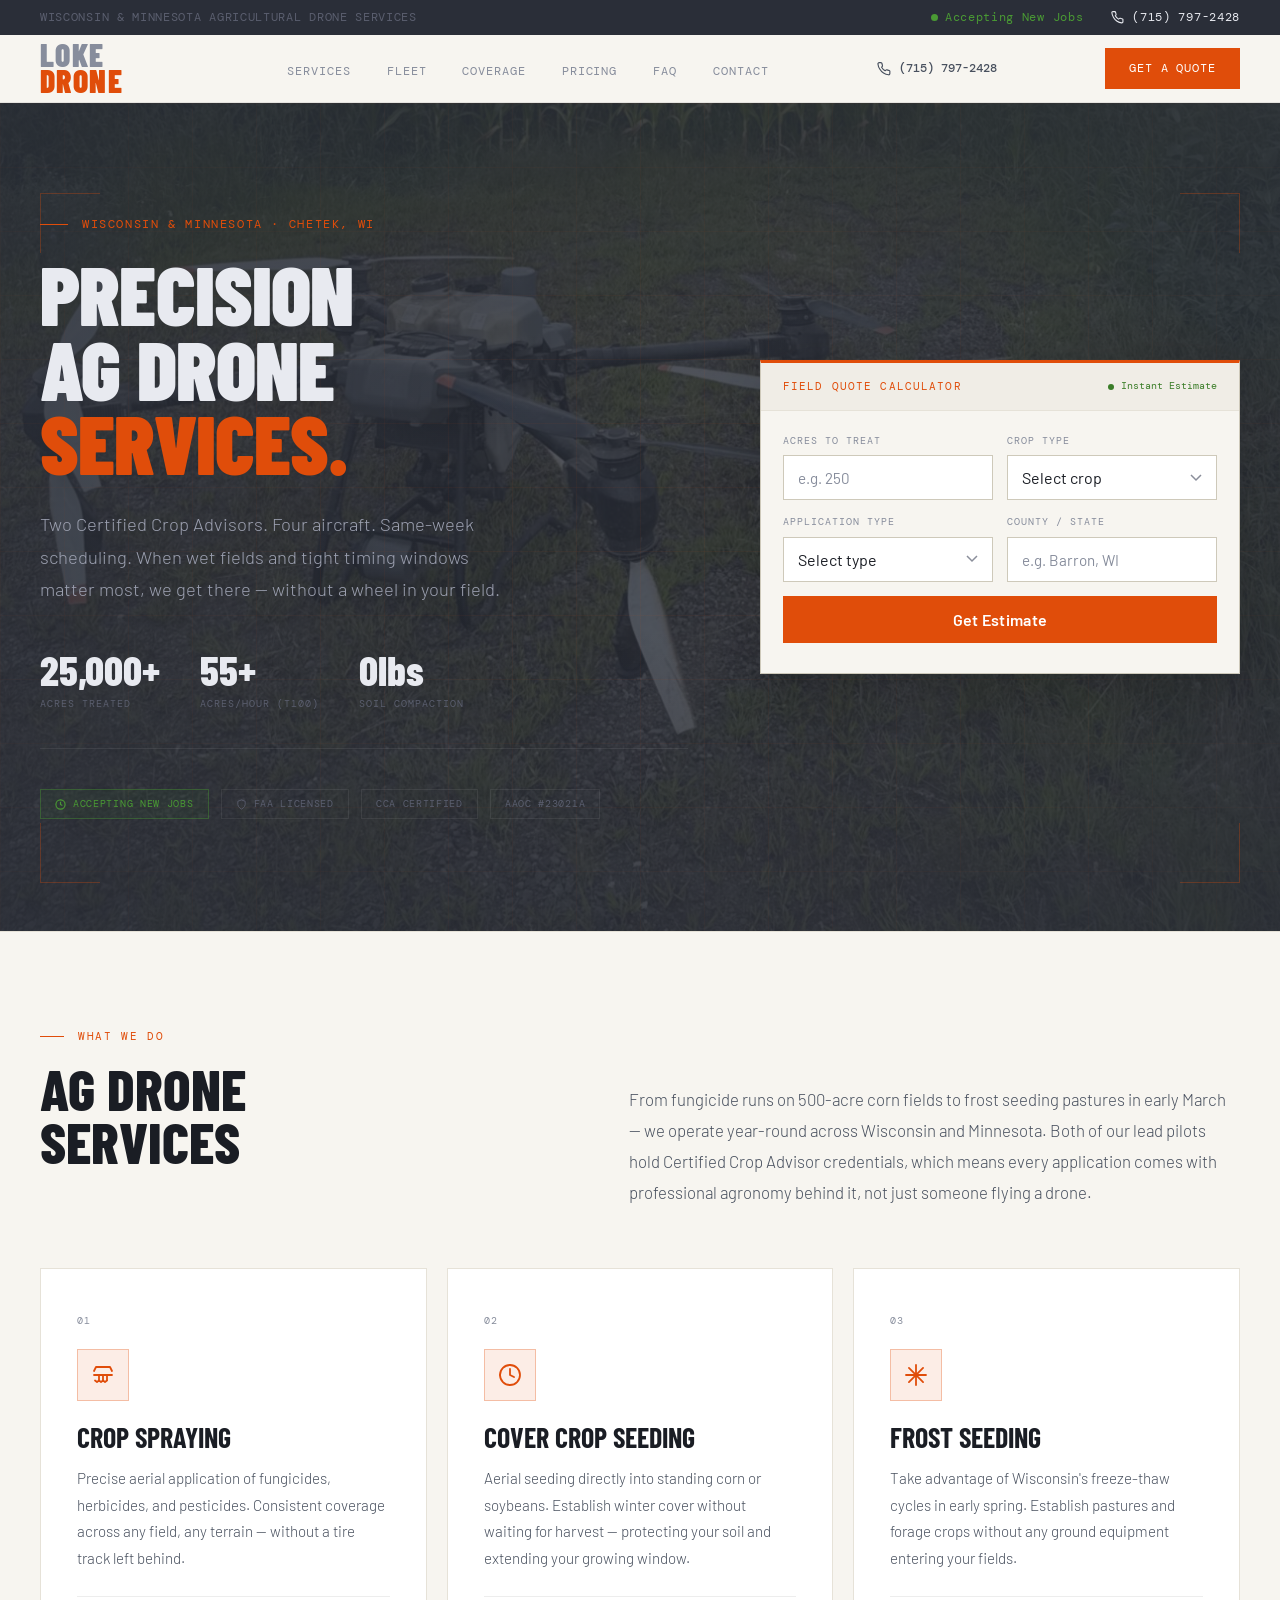
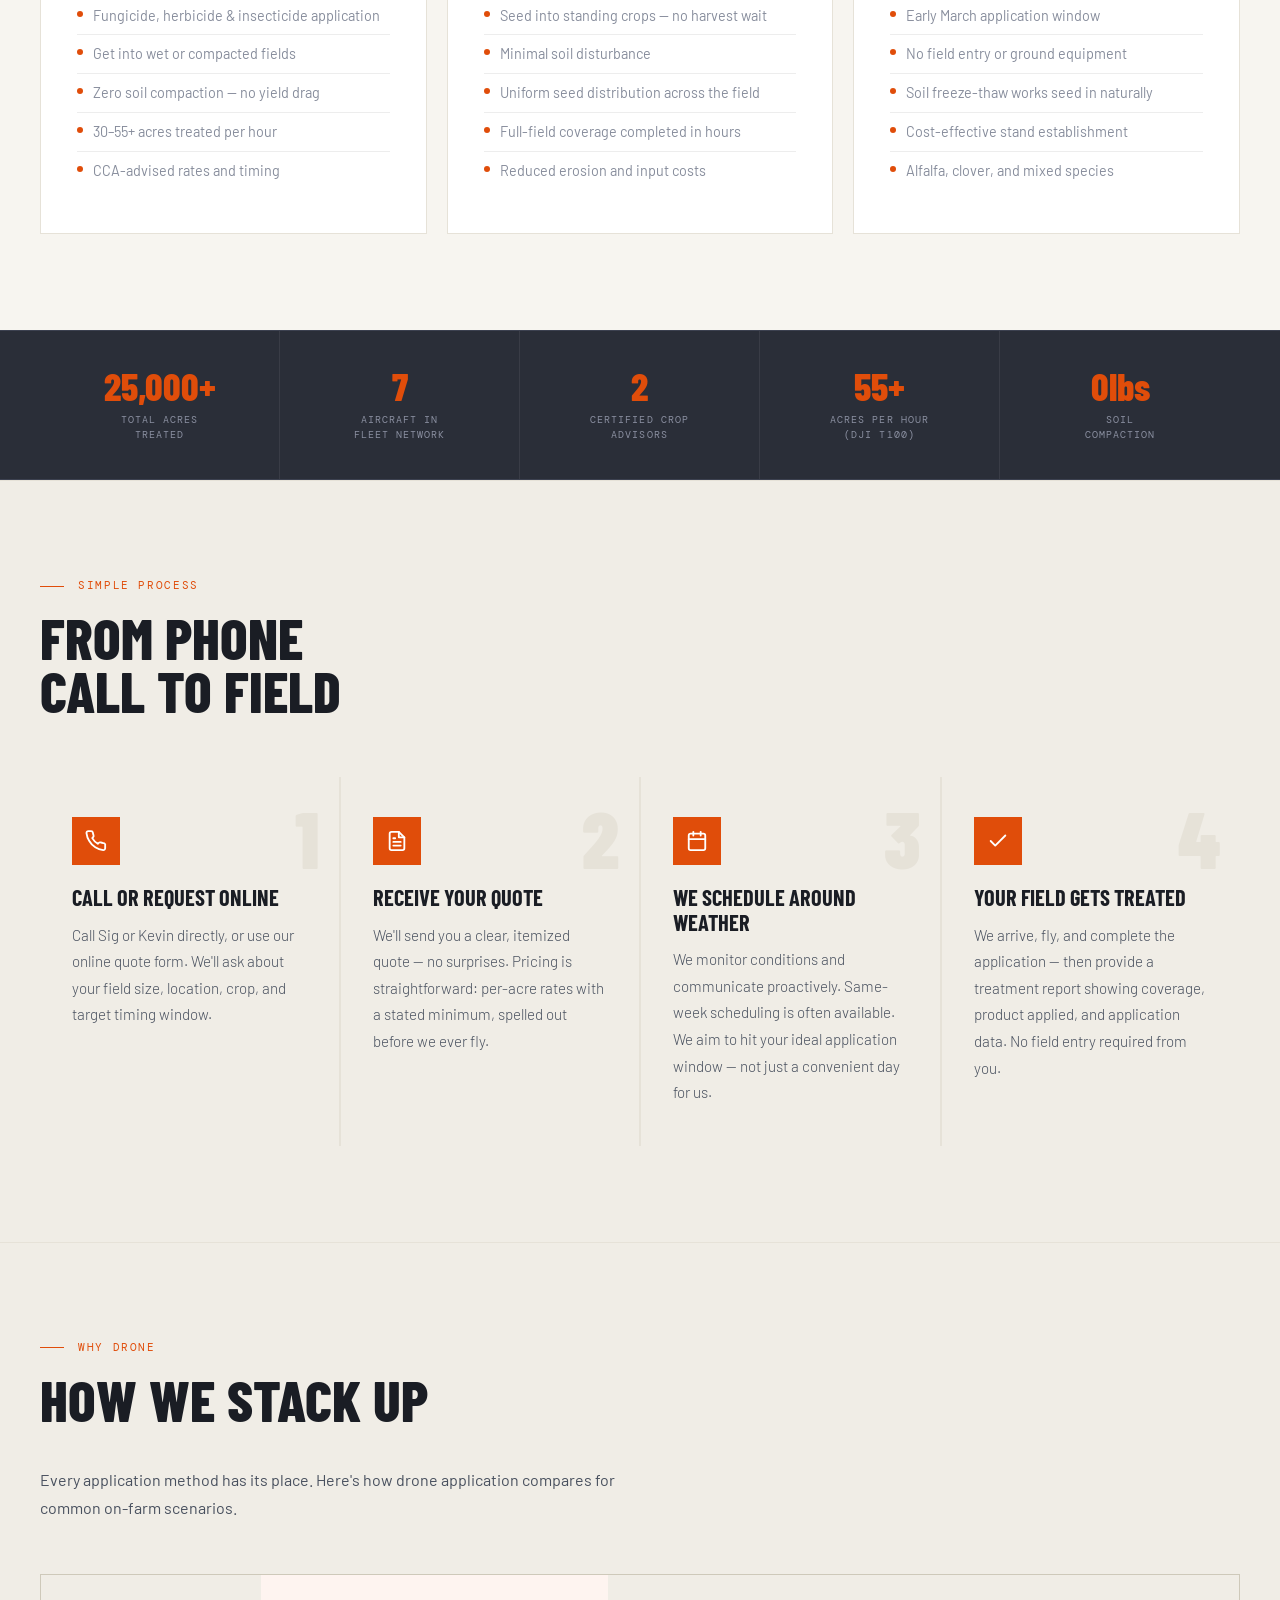
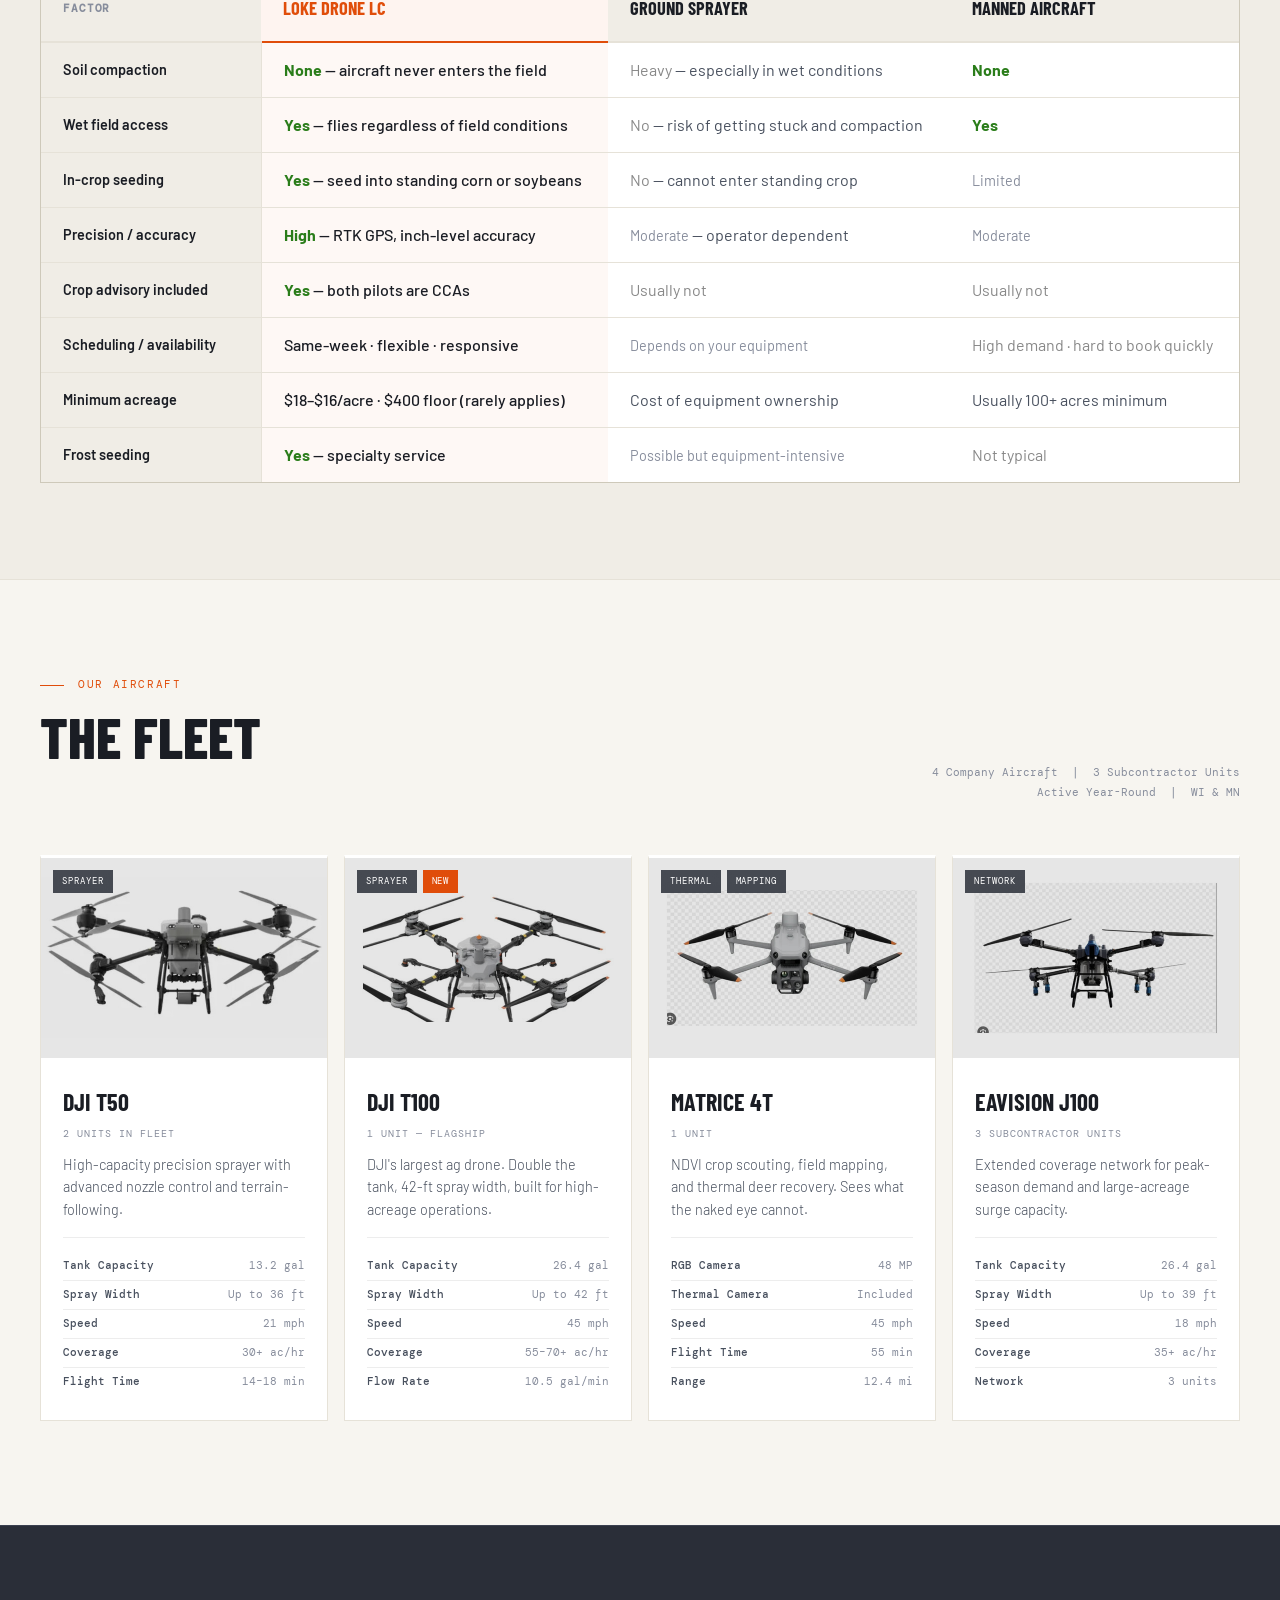
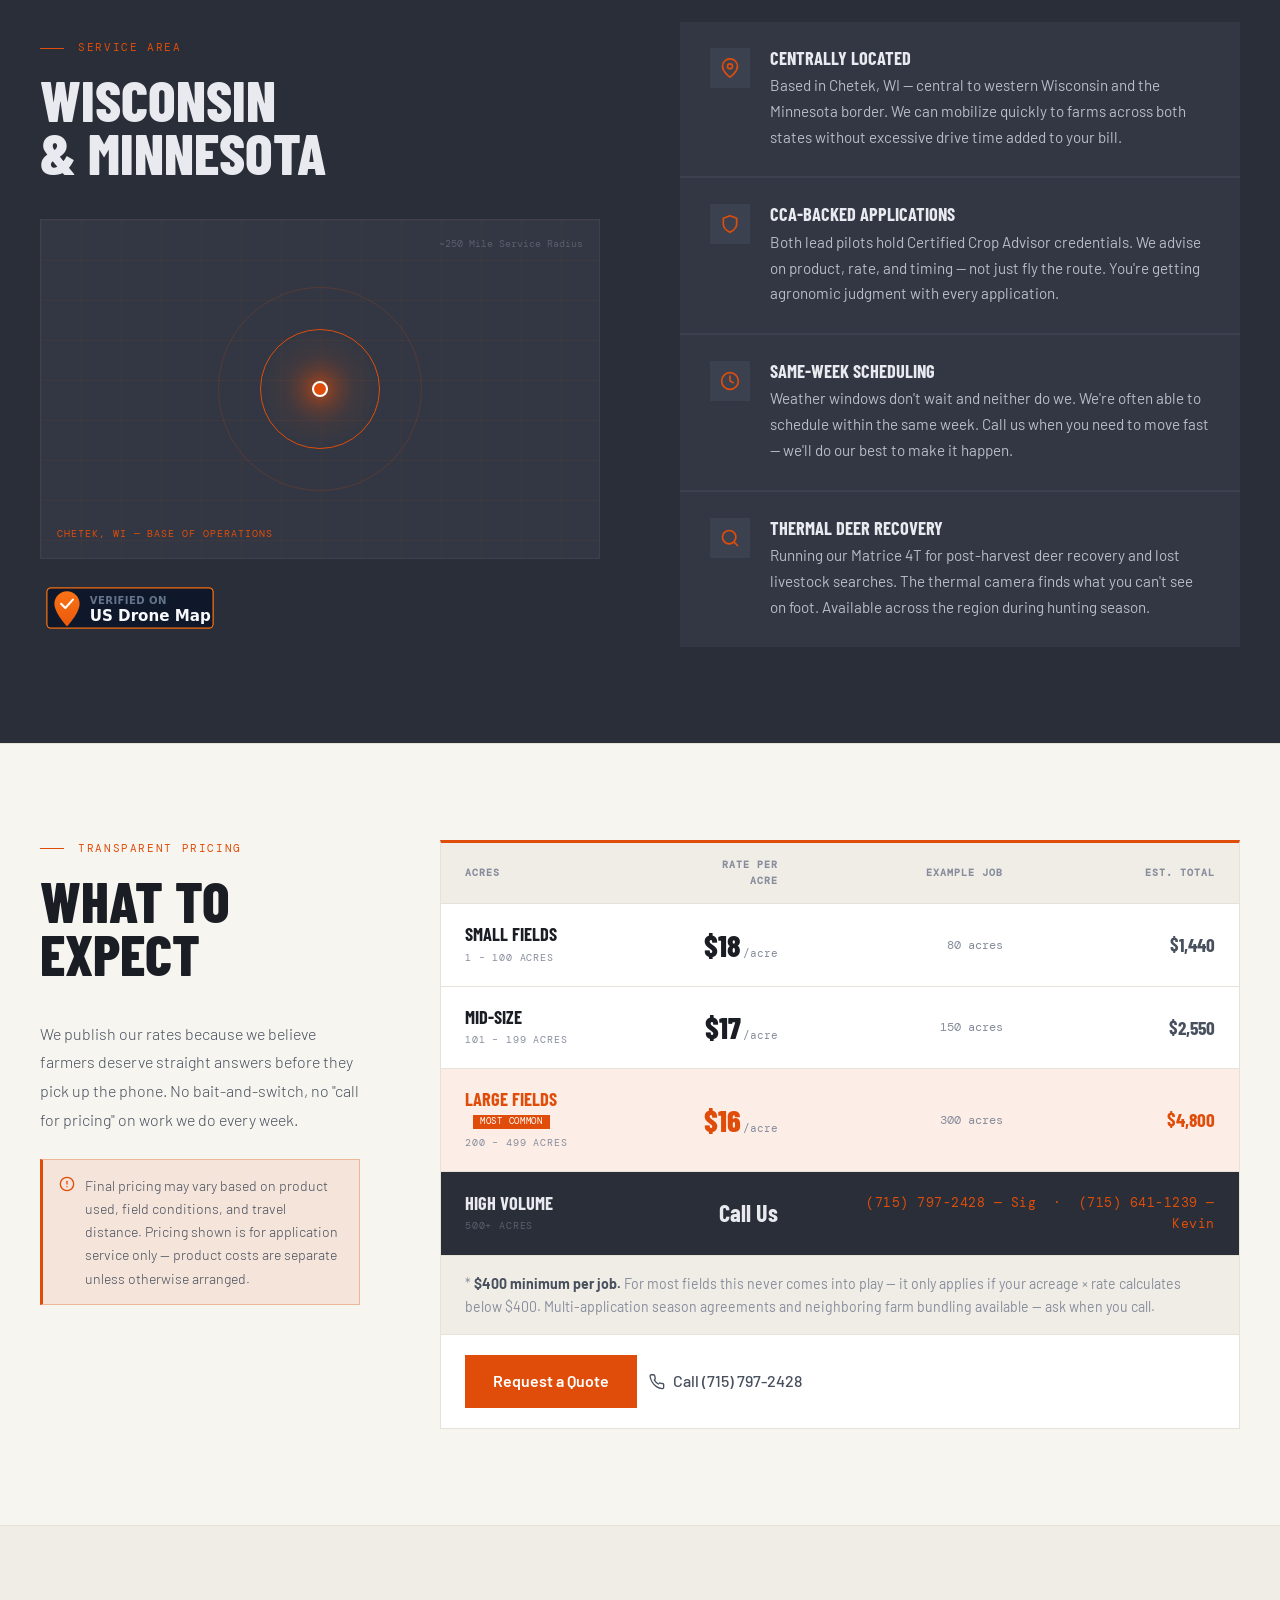
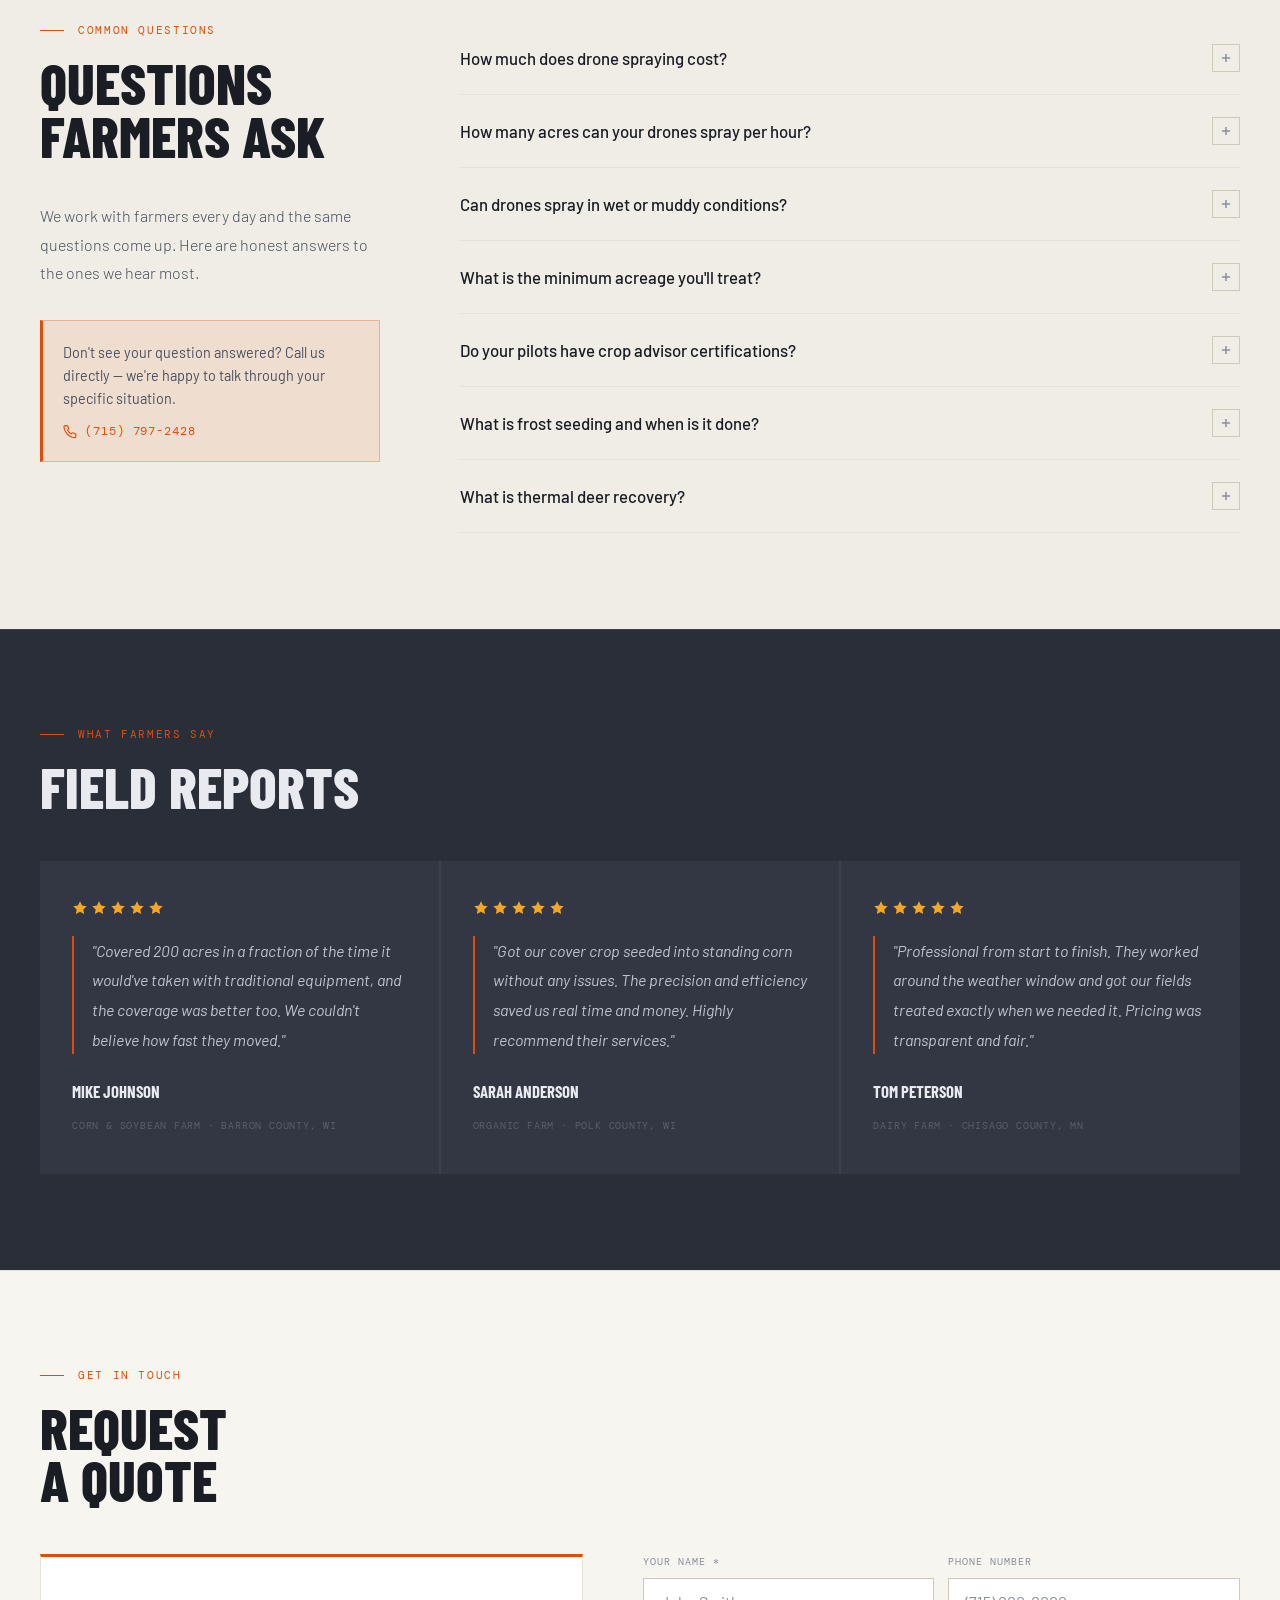
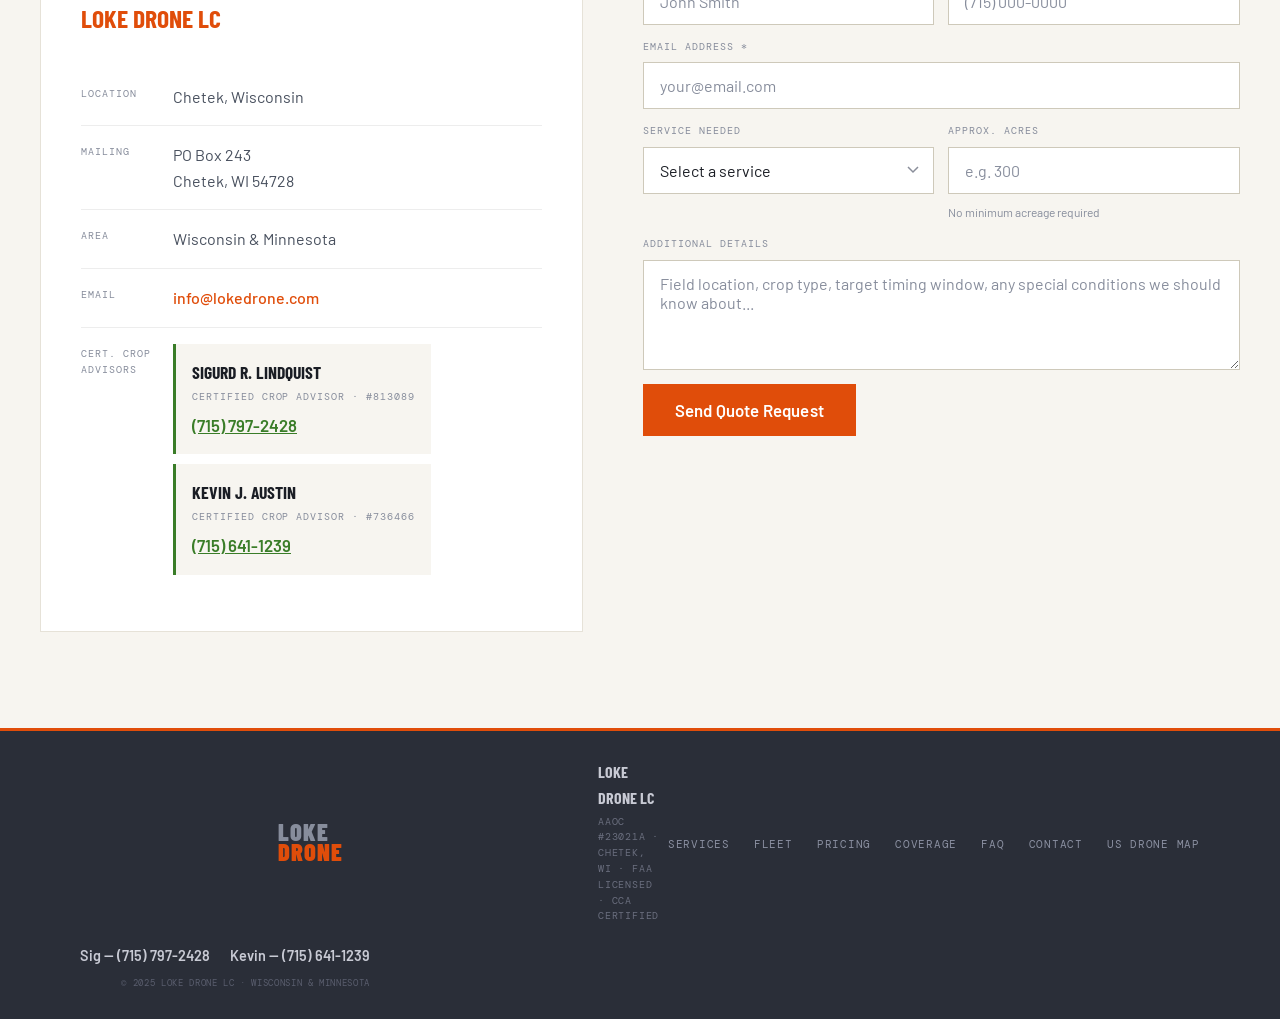
==== commit 487c180d: "Update index.html" ====
--- a/index.html
+++ b/index.html
@@ -283,7 +283,7 @@
 
 .navbar.scrolled { box-shadow: 0 2px 24px rgba(0,0,0,0.09); border-bottom-color: var(--border-orange); }
 
-.nav-logo svg { height: 40px; width: auto; display: block; }
+.nav-logo svg { height: 52px; width: auto; display: block; }
 
 .nav-links { display: flex; list-style: none; gap: 36px; align-items: center; }
 
@@ -2104,9 +2104,9 @@
 <nav class="navbar" id="navbar" role="navigation" aria-label="Main navigation">
     <div class="nav-logo">
         <a href="/" aria-label="Loke Drone LC — Home">
-            <svg viewBox="0 0 120 60" height="40" width="auto" role="img" aria-label="Loke Drone LC" style="display:block">
-              <text x="0" y="27" font-family="'Barlow Condensed', sans-serif" font-size="30" font-weight="900" letter-spacing="2" fill="#878d9c" stroke="#e04d0a" stroke-width="0.6" paint-order="stroke fill">LOKE</text>
-              <text x="0" y="53" font-family="'Barlow Condensed', sans-serif" font-size="30" font-weight="900" letter-spacing="2" fill="#e04d0a" stroke="#878d9c" stroke-width="0.6" paint-order="stroke fill">DRONE</text>
+            <svg viewBox="0 0 150 56" height="52" width="auto" role="img" aria-label="Loke Drone LC" style="display:block">
+              <text x="0" y="26" font-family="'Barlow Condensed', sans-serif" font-size="34" font-weight="900" letter-spacing="1.5" fill="#878d9c">LOKE</text>
+              <text x="0" y="54" font-family="'Barlow Condensed', sans-serif" font-size="34" font-weight="900" letter-spacing="1.5" fill="#e04d0a">DRONE</text>
             </svg>
         </a>
     </div>
@@ -3026,9 +3026,9 @@
 <footer class="footer" role="contentinfo">
     <div class="footer-main">
         <div class="footer-brand">
-            <svg viewBox="0 0 120 60" height="32" width="auto" role="img" aria-label="Loke Drone LC" style="display:block;flex-shrink:0">
-              <text x="0" y="27" font-family="'Barlow Condensed', sans-serif" font-size="30" font-weight="900" letter-spacing="2" fill="#878d9c" stroke="#e04d0a" stroke-width="0.6" paint-order="stroke fill">LOKE</text>
-              <text x="0" y="53" font-family="'Barlow Condensed', sans-serif" font-size="30" font-weight="900" letter-spacing="2" fill="#e04d0a" stroke="#878d9c" stroke-width="0.6" paint-order="stroke fill">DRONE</text>
+            <svg viewBox="0 0 150 56" height="40" width="auto" role="img" aria-label="Loke Drone LC" style="display:block;flex-shrink:0">
+              <text x="0" y="26" font-family="'Barlow Condensed', sans-serif" font-size="34" font-weight="900" letter-spacing="1.5" fill="#878d9c">LOKE</text>
+              <text x="0" y="54" font-family="'Barlow Condensed', sans-serif" font-size="34" font-weight="900" letter-spacing="1.5" fill="#e04d0a">DRONE</text>
             </svg>
             <div>
                 <div class="footer-brand-name">Loke Drone LC</div>
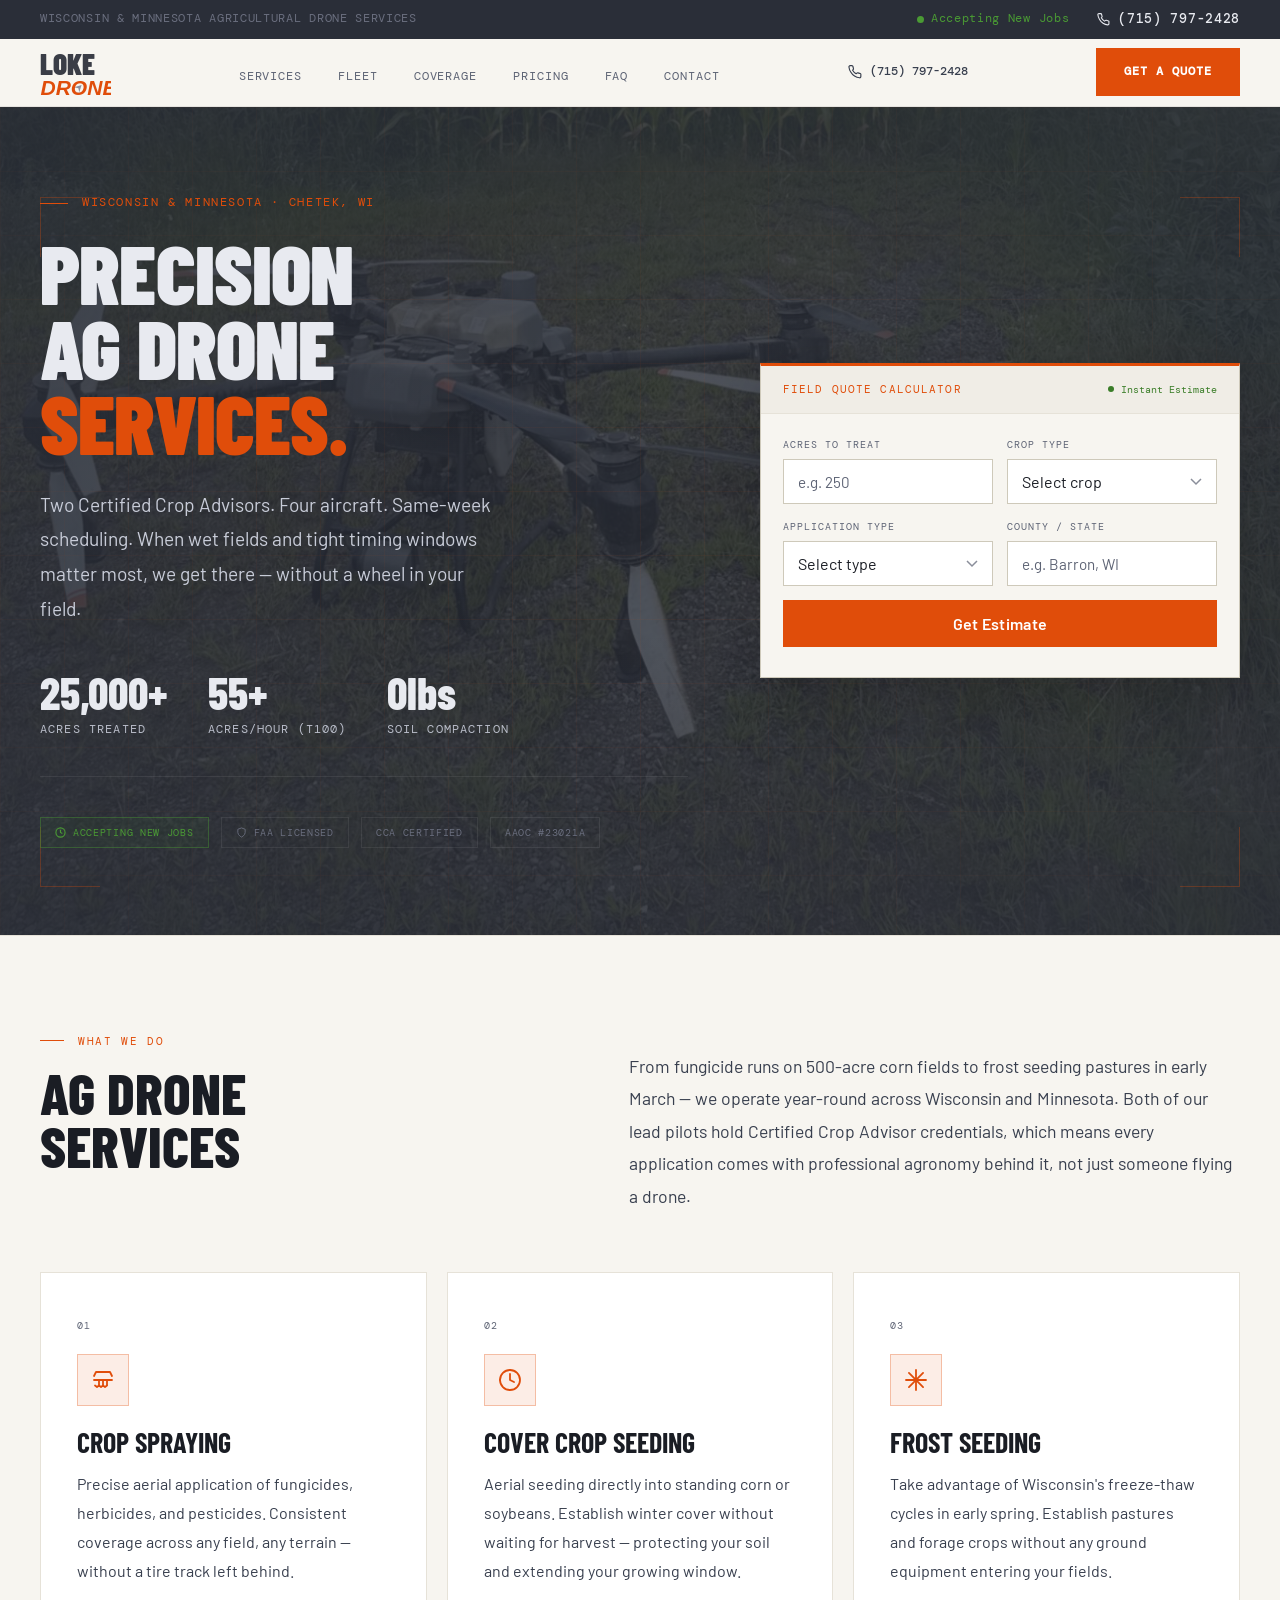
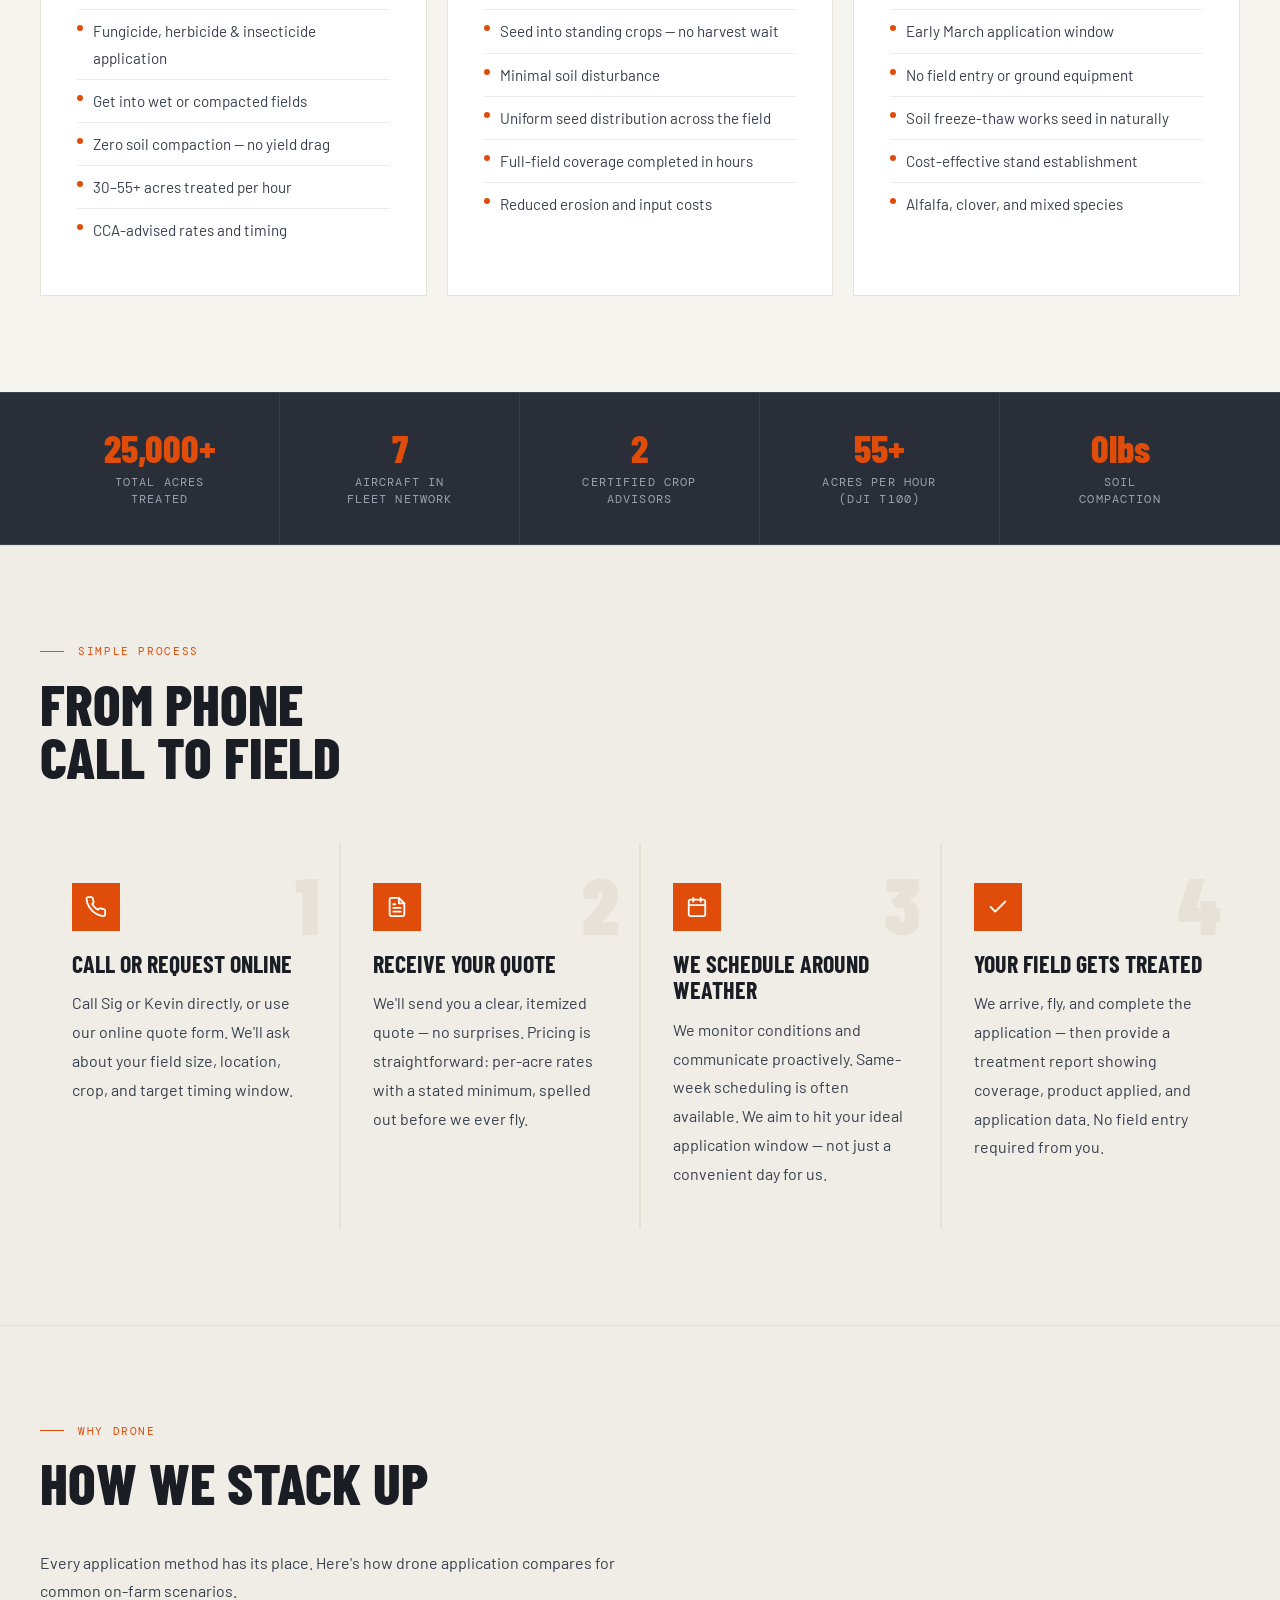
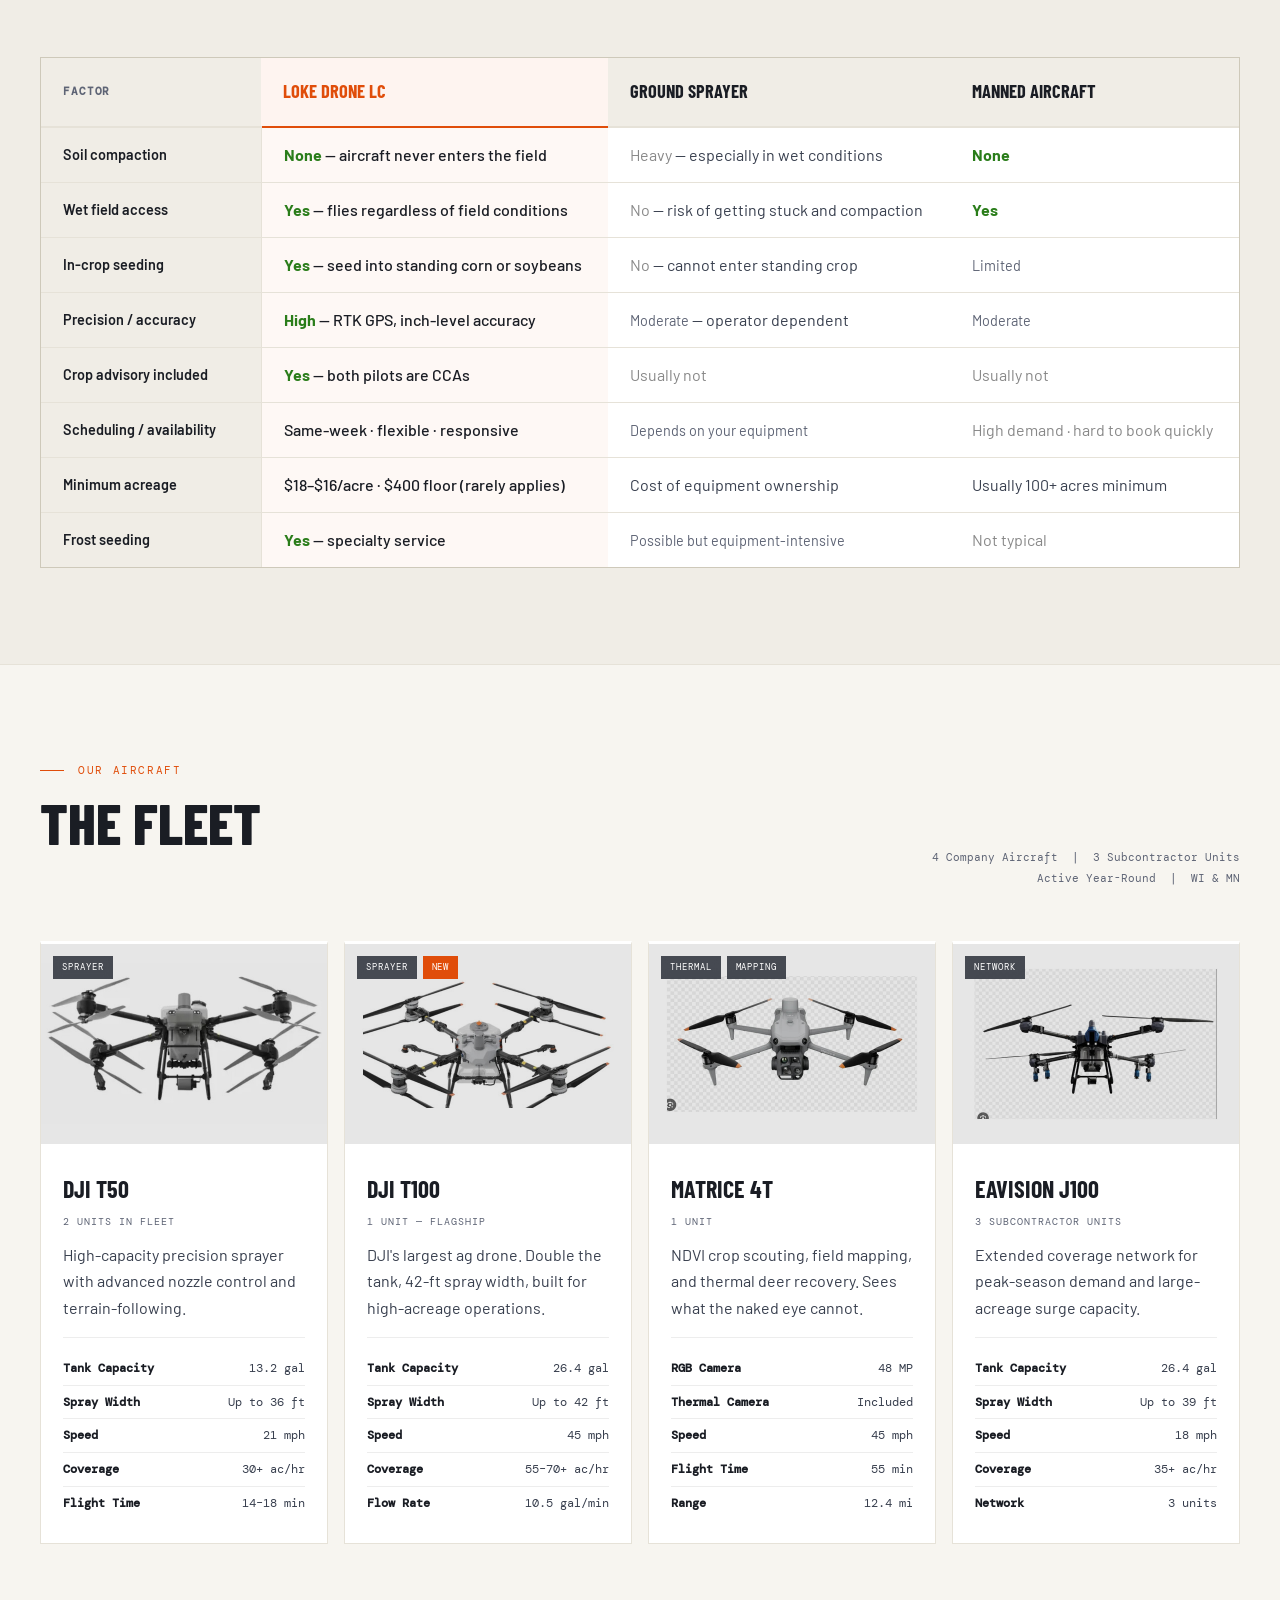
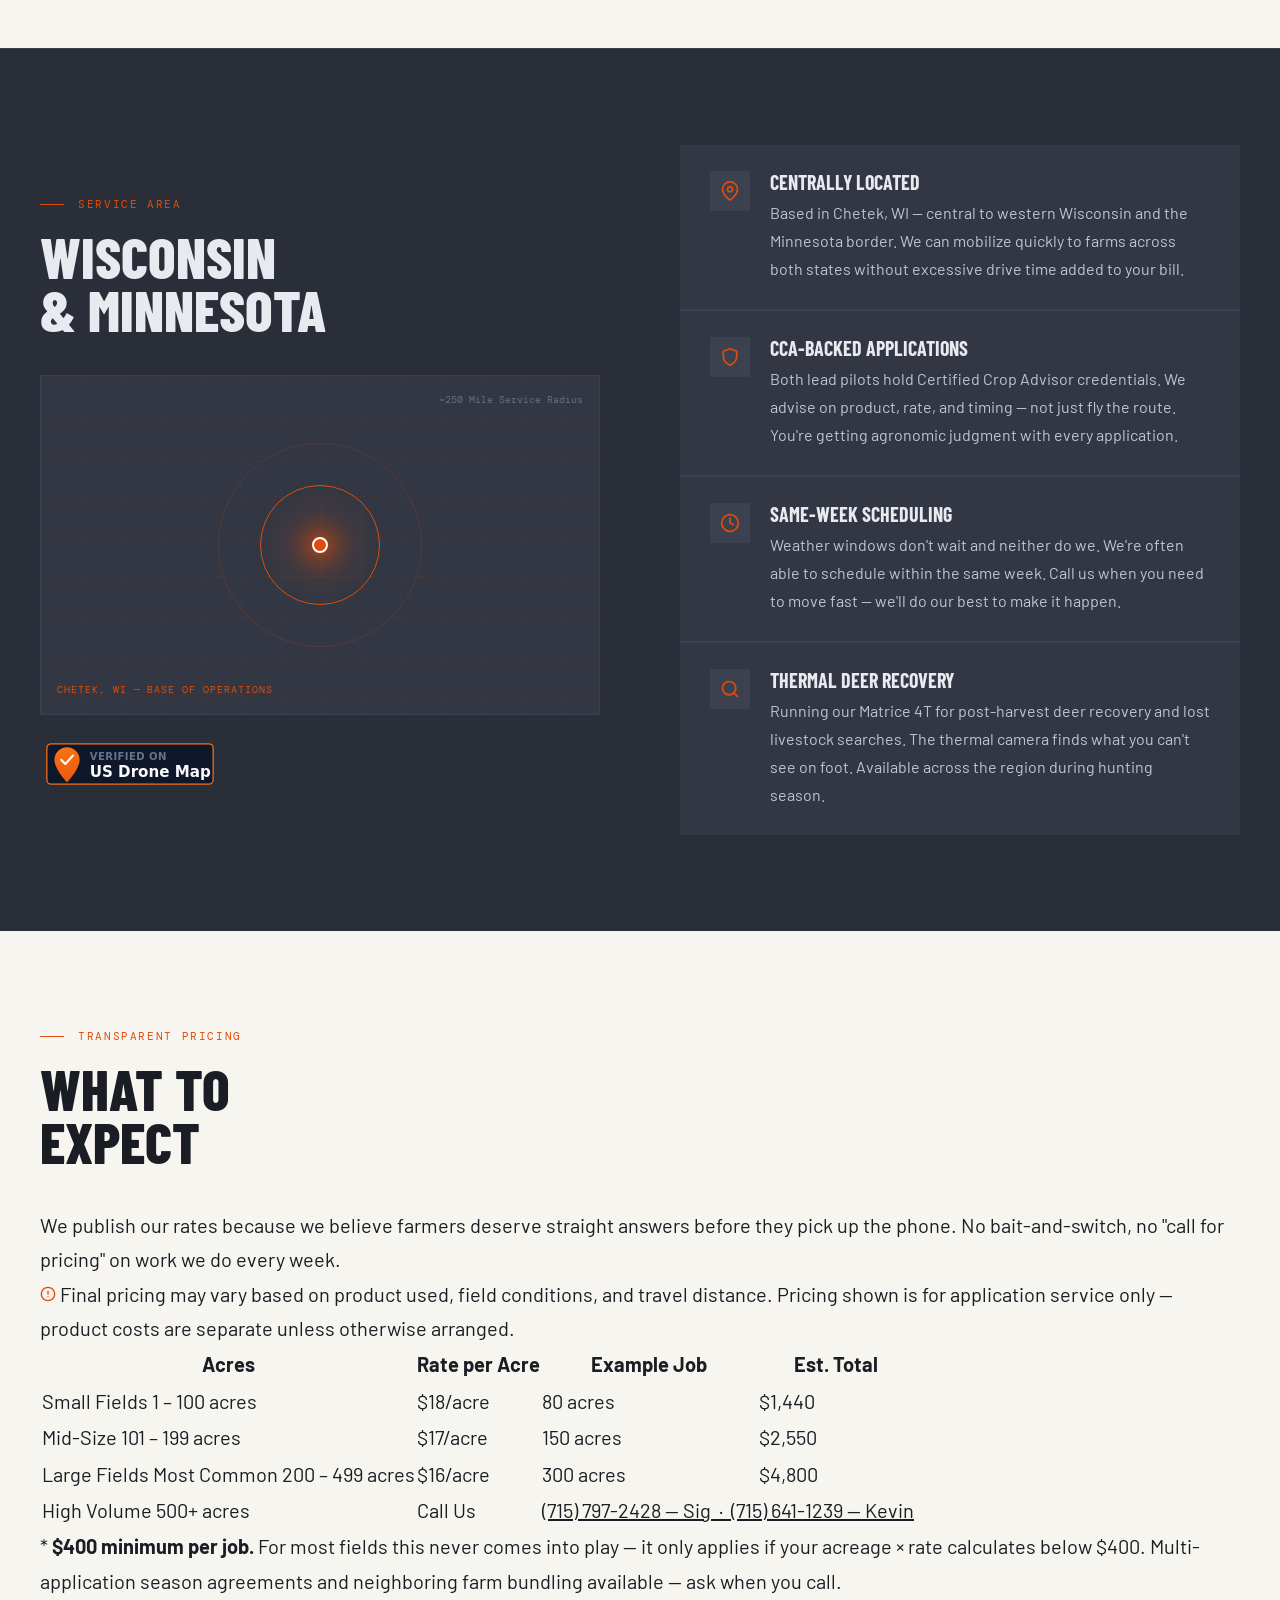
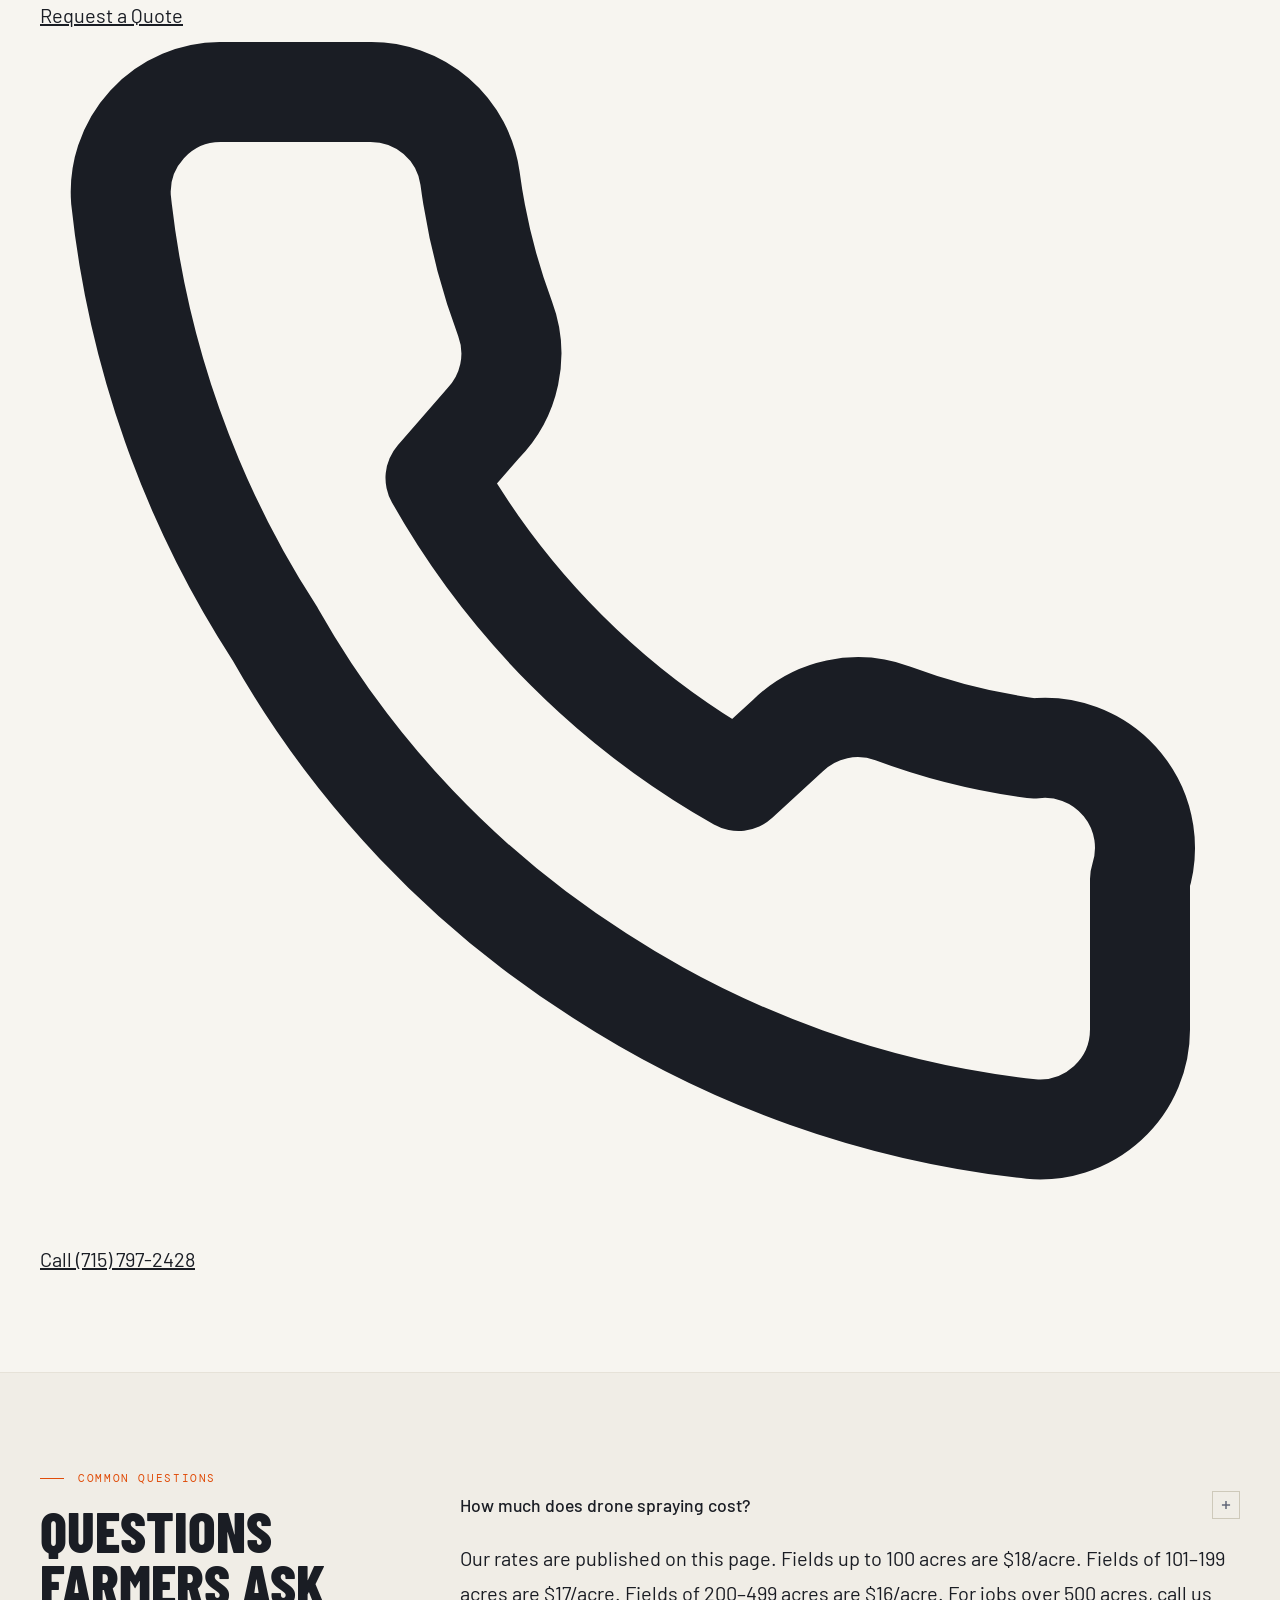
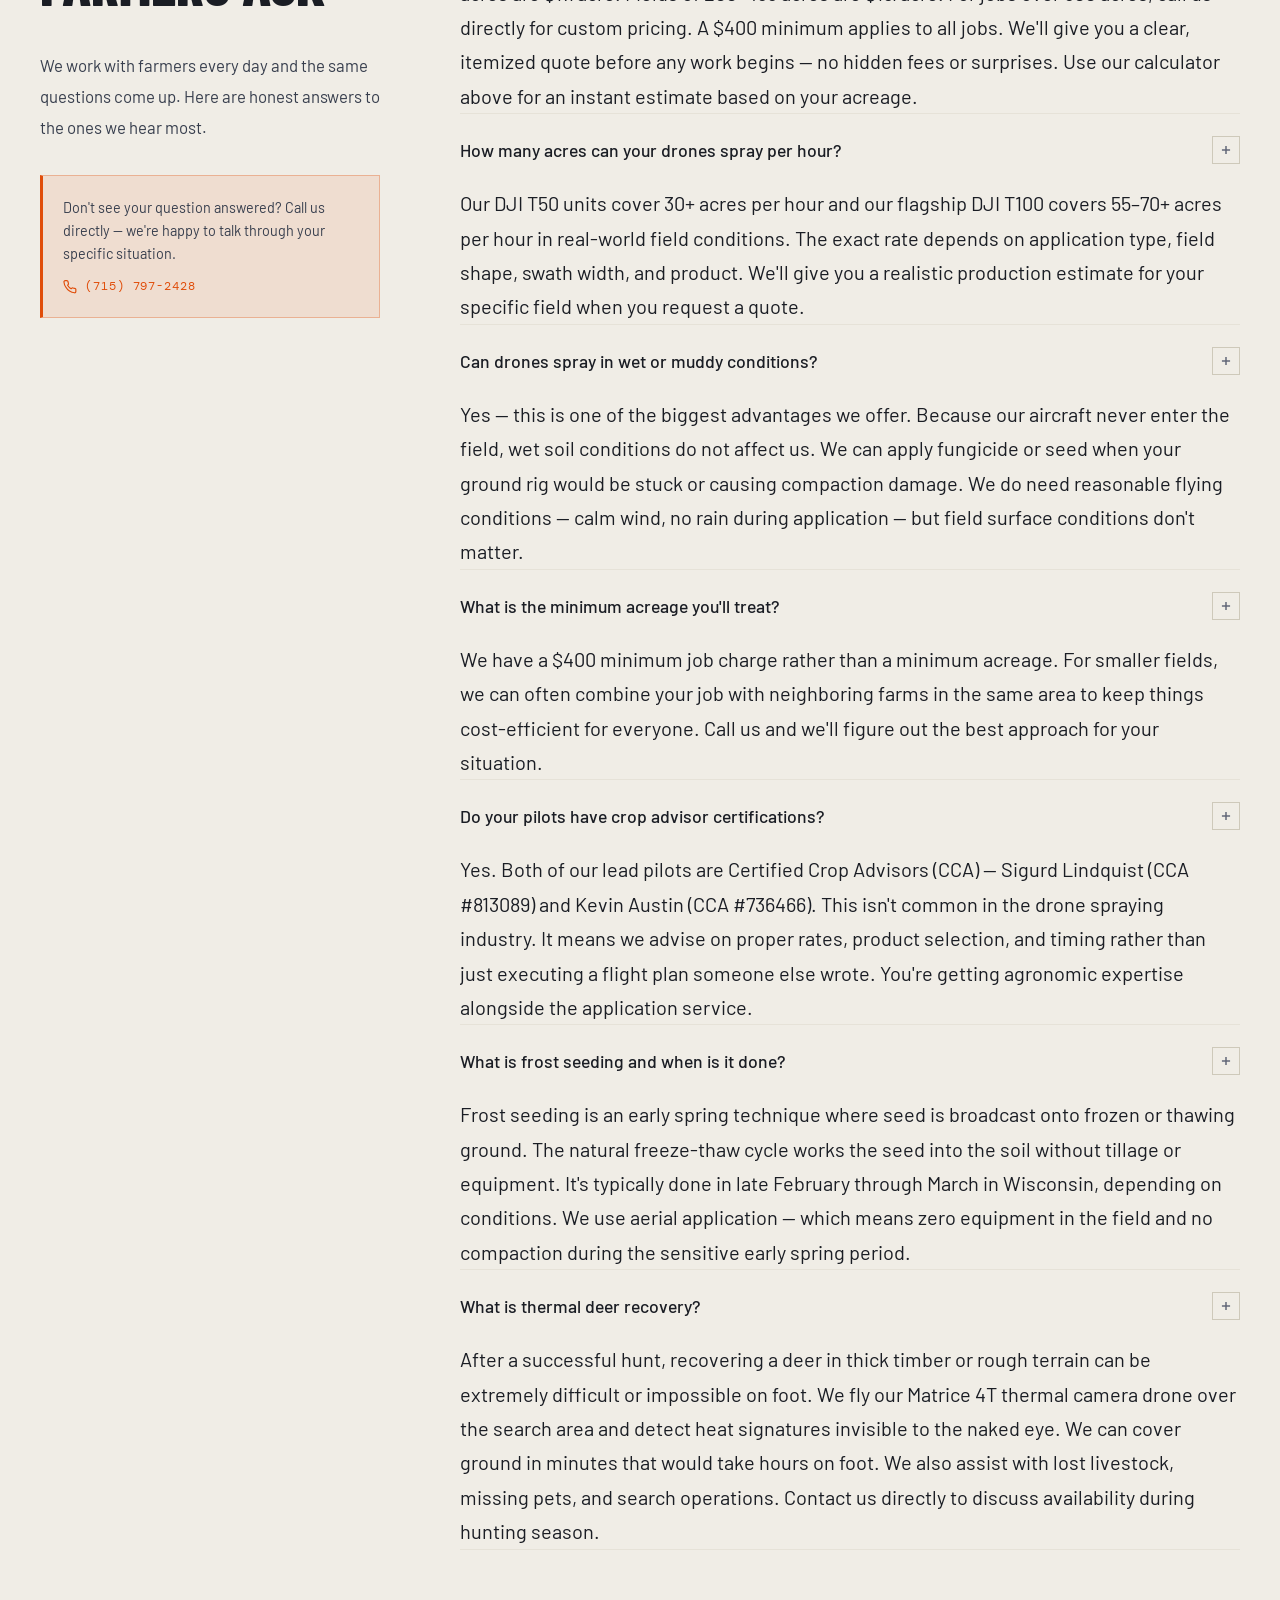
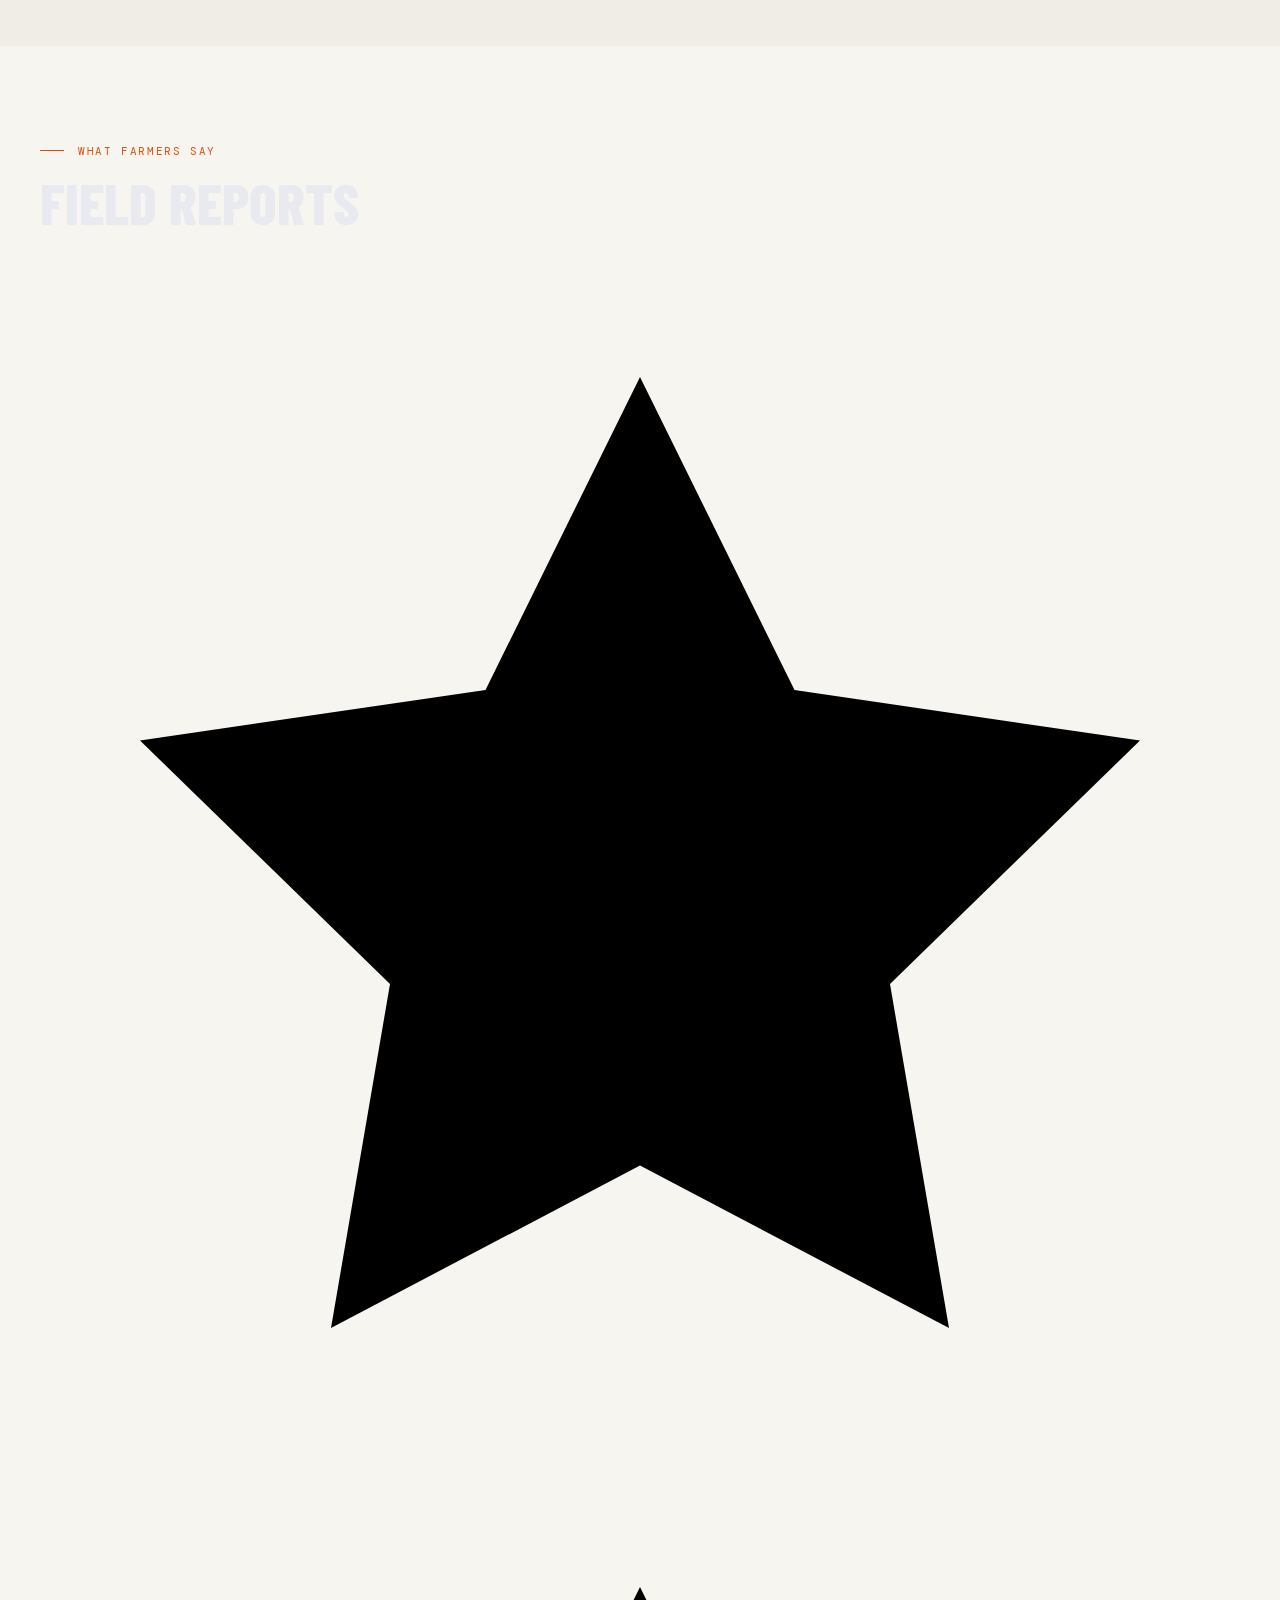
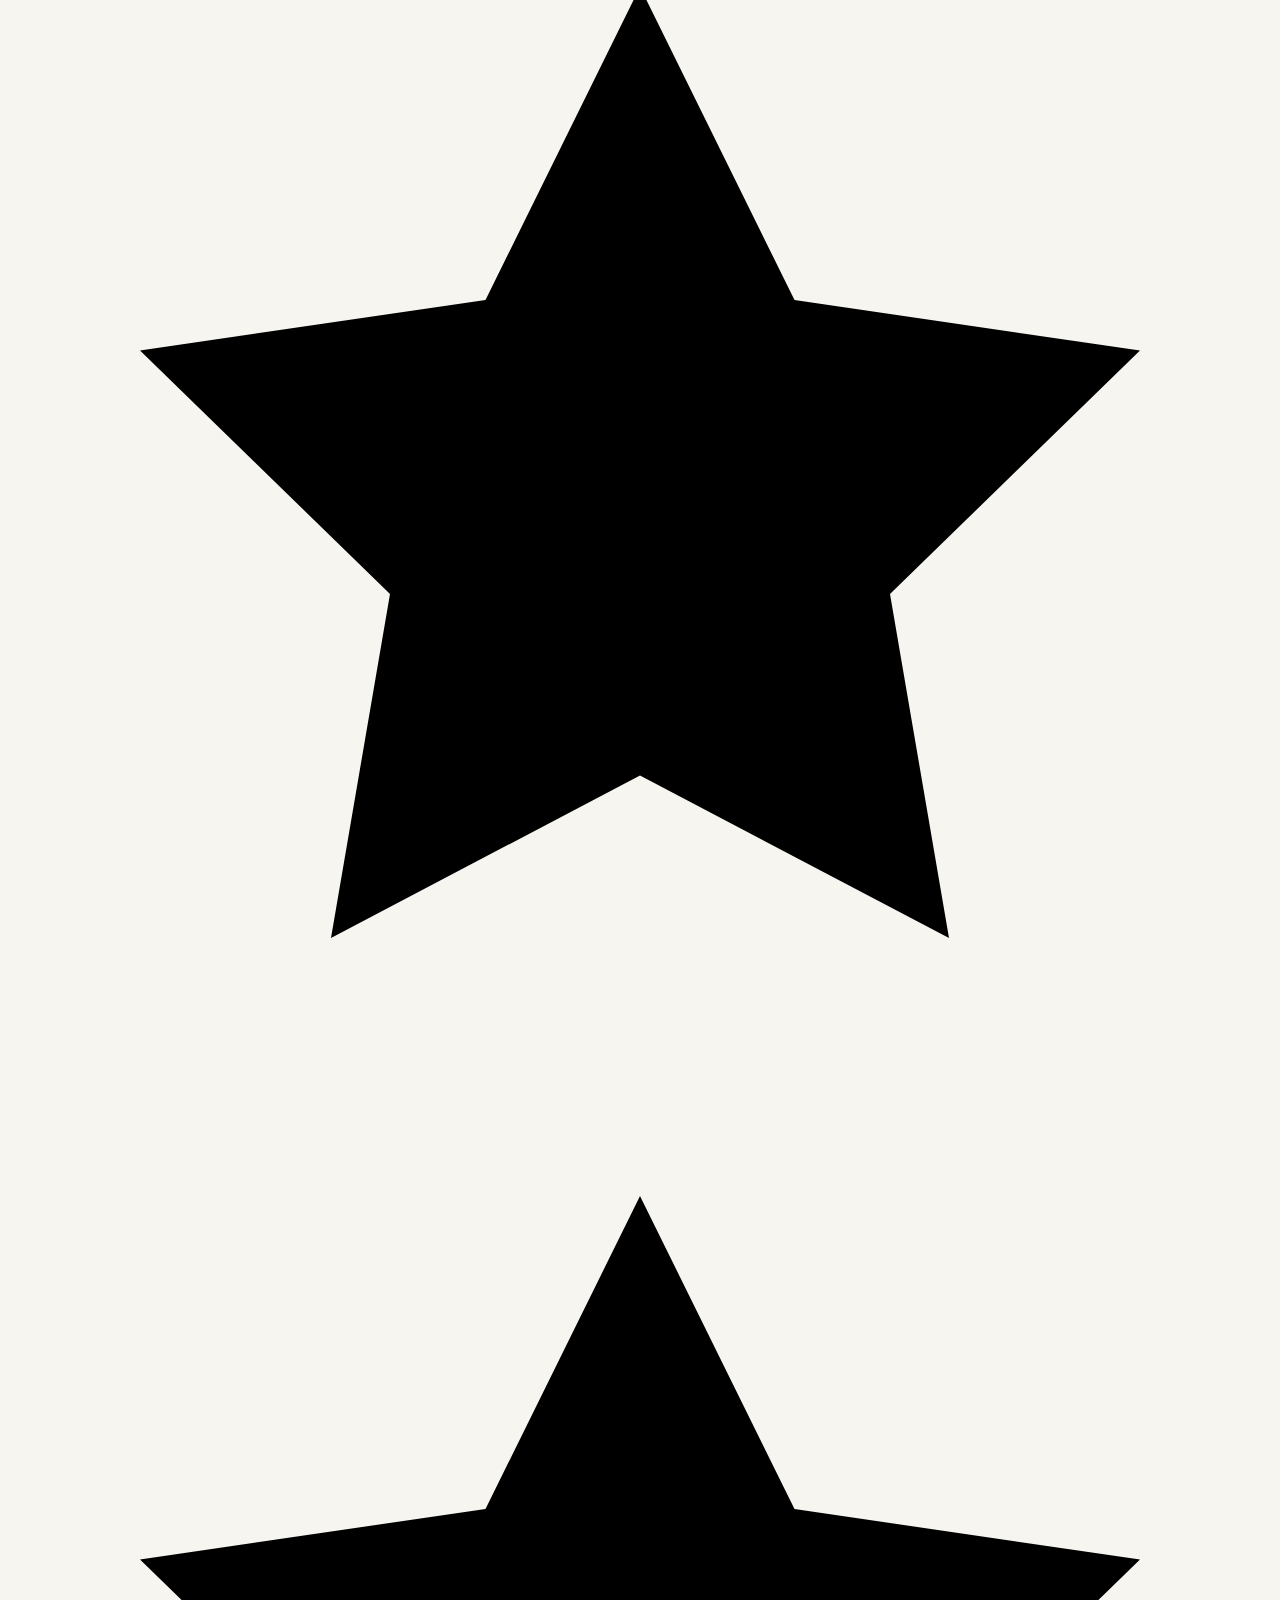
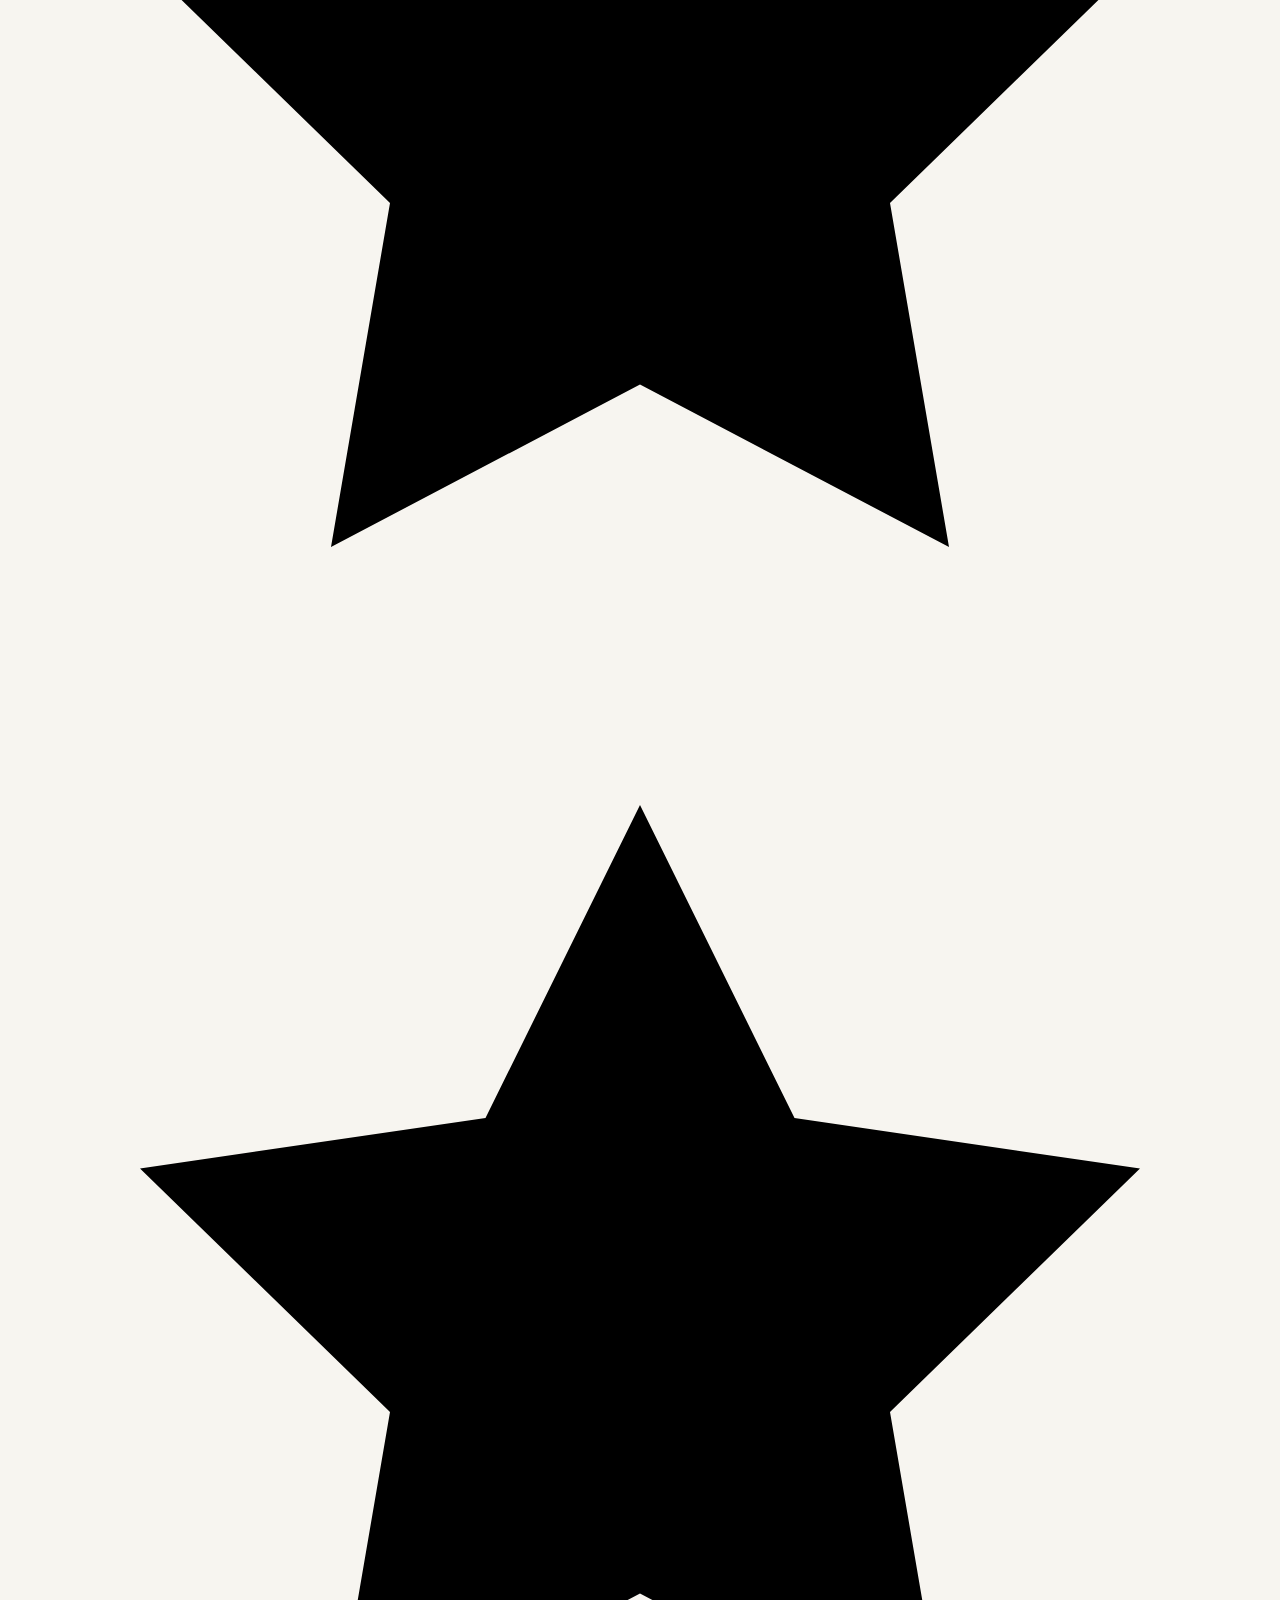
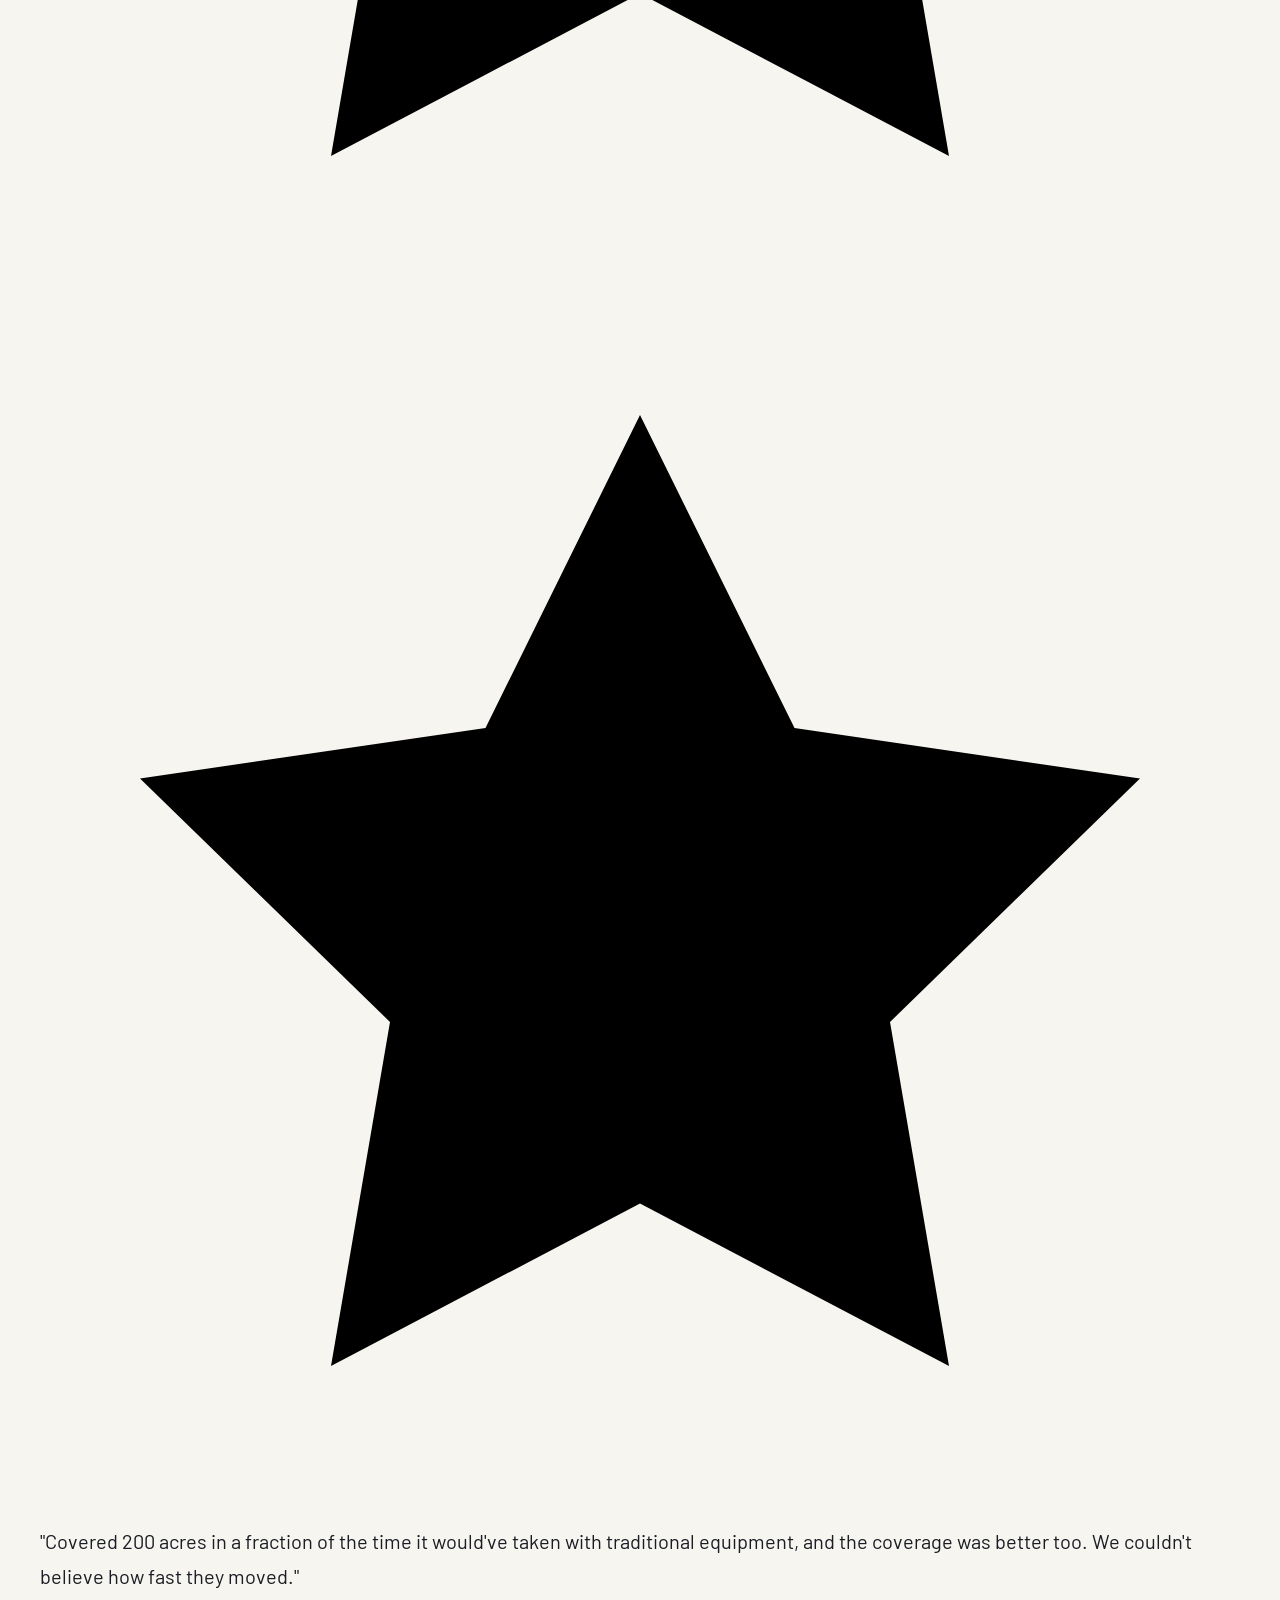
==== commit f762f1f2: "Update index.html" ====
--- a/index.html
+++ b/index.html
@@ -4,7 +4,7 @@
     <meta charset="UTF-8">
     <meta name="viewport" content="width=device-width, initial-scale=1.0">
     <title>Loke Drone LC | Agricultural Drone Spraying Wisconsin & Minnesota | Chetek, WI</title>
-    <meta name="description" content="Professional agricultural drone services in Wisconsin and Minnesota. Crop spraying, cover crop seeding, frost seeding, and thermal deer recovery. FAA licensed, CCA certified. Based in Chetek, WI. Call (715) 797-2428.">
+    <meta name="description" content="FAA-licensed drone spraying in Wisconsin & Minnesota. $16–$18/acre, transparent pricing, CCA-certified pilots. Crop spraying, cover crop seeding, frost seeding & thermal deer recovery. Based in Chetek, WI. Call (715) 797-2428.">
     <meta name="keywords" content="agricultural drone spraying Wisconsin, ag drone services Minnesota, drone fungicide application, cover crop seeding drone, frost seeding Wisconsin, thermal deer recovery drone, Chetek WI drone pilot, Barron County drone spraying, drone crop application Wisconsin Minnesota">
     <link rel="canonical" href="https://lokedrone.com/">
 
@@ -63,9 +63,10 @@
     <script type="application/ld+json">
     {
       "@context": "https://schema.org",
-      "@type": "LocalBusiness",
+      "@type": ["LocalBusiness", "ProfessionalService"],
+      "additionalType": "https://schema.org/AgriculturalBusiness",
       "name": "Loke Drone LC",
-      "description": "Professional agricultural drone services including crop spraying, cover crop seeding, frost seeding, and thermal deer recovery in Wisconsin and Minnesota.",
+      "description": "FAA-licensed, CCA-certified agricultural drone services in Wisconsin and Minnesota. Crop spraying, cover crop seeding, frost seeding, and thermal deer recovery. Transparent per-acre pricing starting at $16/acre.",
       "url": "https://lokedrone.com",
       "telephone": "+17157972428",
       "email": "info@lokedrone.com",
@@ -84,23 +85,58 @@
       },
       "areaServed": [
         {"@type": "State", "name": "Wisconsin"},
-        {"@type": "State", "name": "Minnesota"}
+        {"@type": "State", "name": "Minnesota"},
+        {"@type": "County", "name": "Barron County", "containedIn": {"@type": "State", "name": "Wisconsin"}},
+        {"@type": "County", "name": "Polk County", "containedIn": {"@type": "State", "name": "Wisconsin"}},
+        {"@type": "County", "name": "Rusk County", "containedIn": {"@type": "State", "name": "Wisconsin"}},
+        {"@type": "County", "name": "Chippewa County", "containedIn": {"@type": "State", "name": "Wisconsin"}},
+        {"@type": "County", "name": "Dunn County", "containedIn": {"@type": "State", "name": "Wisconsin"}},
+        {"@type": "County", "name": "Washburn County", "containedIn": {"@type": "State", "name": "Wisconsin"}},
+        {"@type": "County", "name": "St. Croix County", "containedIn": {"@type": "State", "name": "Wisconsin"}},
+        {"@type": "County", "name": "Burnett County", "containedIn": {"@type": "State", "name": "Wisconsin"}}
       ],
       "openingHours": "Mo-Sa 07:00-20:00",
       "priceRange": "$16–$18/acre",
+      "paymentAccepted": "Cash, Check, ACH Transfer",
+      "knowsAbout": ["Precision Agriculture", "Drone Spraying", "Cover Crop Seeding", "Frost Seeding", "Certified Crop Advisory", "DJI Agras T50", "DJI Agras T100", "Aerial Application"],
+      "sameAs": [
+        "https://usdronemap.com"
+      ],
       "aggregateRating": {
         "@type": "AggregateRating",
         "ratingValue": "5.0",
-        "reviewCount": "3"
+        "reviewCount": "3",
+        "bestRating": "5",
+        "worstRating": "1"
       },
+      "review": [
+        {
+          "@type": "Review",
+          "author": {"@type": "Person", "name": "Travis H."},
+          "reviewRating": {"@type": "Rating", "ratingValue": "5", "bestRating": "5"},
+          "reviewBody": "These guys saved our soybean crop when the field was too wet to get equipment in. Called Monday, sprayed Wednesday. No compaction, no ruts, and the fungicide coverage was even. Will use every year from now on."
+        },
+        {
+          "@type": "Review",
+          "author": {"@type": "Person", "name": "Dale M."},
+          "reviewRating": {"@type": "Rating", "ratingValue": "5", "bestRating": "5"},
+          "reviewBody": "Sig and Kevin know their stuff — they're not just drone pilots, they're CCA certified. They caught that my spray rate was off before we even started. That kind of expertise saved me money and got me better results."
+        },
+        {
+          "@type": "Review",
+          "author": {"@type": "Person", "name": "Randy K."},
+          "reviewRating": {"@type": "Rating", "ratingValue": "5", "bestRating": "5"},
+          "reviewBody": "Used them for frost seeding this spring. Showed up on time, covered 180 acres in a morning, and sent me GPS coverage maps when they were done. Professional operation from start to finish."
+        }
+      ],
       "hasOfferCatalog": {
         "@type": "OfferCatalog",
         "name": "Agricultural Drone Services",
         "itemListElement": [
-          {"@type": "Offer", "itemOffered": {"@type": "Service", "name": "Crop Spraying", "description": "Aerial application of fungicides, herbicides, and pesticides"}},
-          {"@type": "Offer", "itemOffered": {"@type": "Service", "name": "Cover Crop Seeding", "description": "Aerial seeding of cover crops into standing crops"}},
-          {"@type": "Offer", "itemOffered": {"@type": "Service", "name": "Frost Seeding", "description": "Early spring aerial seeding using freeze-thaw cycles"}},
-          {"@type": "Offer", "itemOffered": {"@type": "Service", "name": "Thermal Deer Recovery", "description": "Post-harvest thermal imaging deer recovery services"}}
+          {"@type": "Offer", "itemOffered": {"@type": "Service", "name": "Crop Spraying", "description": "Aerial application of fungicides, herbicides, and pesticides. No field compaction, spray in wet conditions."}},
+          {"@type": "Offer", "itemOffered": {"@type": "Service", "name": "Cover Crop Seeding", "description": "Aerial seeding of cover crops into standing corn or soybeans before harvest."}},
+          {"@type": "Offer", "itemOffered": {"@type": "Service", "name": "Frost Seeding", "description": "Early spring aerial seeding using freeze-thaw soil cycles for pasture renovation."}},
+          {"@type": "Offer", "itemOffered": {"@type": "Service", "name": "Thermal Deer Recovery", "description": "Post-harvest thermal imaging deer recovery services using DJI Matrice 4T."}}
         ]
       }
     }
@@ -173,11 +209,11 @@
     --green-light: #4a9a34;
     --green-dim: rgba(58,125,40,0.1);
     --text: #1a1d24;
-    --text-dim: #48505e;
-    --text-muted: #878d9c;
+    --text-dim: #383f4e;        /* darkened from #48505e — better contrast */
+    --text-muted: #5e6475;      /* darkened from #878d9c — passes WCAG AA */
     --text-inv: #e8eaf0;
-    --text-inv-dim: #9ca0b0;
-    --text-inv-muted: #5a5e6e;
+    --text-inv-dim: #b8bcc8;    /* brightened from #9ca0b0 */
+    --text-inv-muted: #6a6e7e;
     --border-light: rgba(0,0,0,0.07);
     --border-dark: rgba(255,255,255,0.07);
     --border-orange: rgba(224,77,10,0.3);
@@ -198,8 +234,8 @@
     background: var(--cream-0);
     color: var(--text);
     font-family: var(--font-b);
-    font-size: 18px; /* larger for older farmers */
-    line-height: 1.65;
+    font-size: 20px; /* larger for older farmers */
+    line-height: 1.72;
     overflow-x: hidden;
 }
 
@@ -240,6 +276,8 @@
     align-items: center;
     gap: 8px;
     transition: color 0.2s;
+    font-size: 0.82rem;         /* slightly bigger — key CTA */
+    font-weight: 500;
 }
 
 .topbar-phone:hover { color: var(--orange); }
@@ -318,15 +356,16 @@
 
 .nav-cta {
     font-family: var(--font-m);
-    font-size: 0.72rem;
+    font-size: 0.78rem;         /* was 0.72 */
     text-transform: uppercase;
     letter-spacing: 0.08em;
     color: #fff;
     background: var(--orange);
-    padding: 11px 24px;
+    padding: 13px 28px;         /* was 11px 24px */
     text-decoration: none;
     transition: background 0.2s;
     white-space: nowrap;
+    font-weight: 600;
 }
 
 .nav-cta:hover { background: var(--orange-light); }
@@ -421,12 +460,12 @@
 .hero h1 em { font-style: normal; color: var(--orange); display: block; }
 
 .hero-desc {
-    font-size: 1.15rem;
-    color: var(--text-inv-dim);
-    line-height: 1.75;
+    font-size: 1.2rem;
+    color: #c8ccd8;             /* bright enough to read clearly on dark */
+    line-height: 1.8;
     margin-bottom: 44px;
     max-width: 460px;
-    font-weight: 300;
+    font-weight: 400;           /* was 300 — invisible on cheap screens */
 }
 
 .hero-stats {
@@ -439,7 +478,7 @@
 
 .hstat-num {
     font-family: var(--font-d);
-    font-size: 2.6rem;
+    font-size: 2.8rem;
     font-weight: 800;
     color: var(--text-inv);
     line-height: 1;
@@ -447,8 +486,8 @@
 
 .hstat-label {
     font-family: var(--font-m);
-    font-size: 0.62rem;
-    color: var(--text-inv-muted);
+    font-size: 0.72rem;         /* was 0.62 */
+    color: var(--text-inv-dim);
     text-transform: uppercase;
     letter-spacing: 0.1em;
     margin-top: 5px;
@@ -754,9 +793,9 @@
 }
 
 .services-desc {
-    font-size: 1.05rem;
+    font-size: 1.1rem;
     color: var(--text-dim);
-    font-weight: 300;
+    font-weight: 400;           /* was 300 */
     line-height: 1.85;
 }
 
@@ -867,10 +906,10 @@
 }
 
 .svc-desc {
-    font-size: 0.95rem;
+    font-size: 1rem;            /* was 0.95 */
     color: var(--text-dim);
-    line-height: 1.75;
-    font-weight: 300;
+    line-height: 1.8;
+    font-weight: 400;           /* was 300 */
     position: relative; z-index: 1;
     margin-bottom: 24px;
 }
@@ -878,9 +917,9 @@
 .svc-list { list-style: none; position: relative; z-index: 1; }
 
 .svc-list li {
-    font-size: 0.9rem;
-    color: var(--text-muted);
-    padding: 7px 0;
+    font-size: 0.95rem;         /* was 0.9 */
+    color: var(--text-dim);     /* was text-muted — darker */
+    padding: 8px 0;
     border-top: 1px solid var(--border-light);
     display: flex; gap: 10px; align-items: flex-start;
 }
@@ -931,8 +970,8 @@
 
 .proof-label {
     font-family: var(--font-m);
-    font-size: 0.65rem;
-    color: #8a8fa0;           /* lighter than --text-inv-muted */
+    font-size: 0.72rem;         /* was 0.65 */
+    color: #9ca0b0;
     text-transform: uppercase;
     letter-spacing: 0.1em;
     line-height: 1.5;
@@ -981,7 +1020,7 @@
 
 .hiw-step-title {
     font-family: var(--font-d);
-    font-size: 1.4rem;
+    font-size: 1.5rem;          /* was 1.4 */
     font-weight: 700;
     text-transform: uppercase;
     color: var(--text);
@@ -990,10 +1029,10 @@
 }
 
 .hiw-step-desc {
-    font-size: 0.95rem;
+    font-size: 1rem;            /* was 0.95 */
     color: var(--text-dim);
-    font-weight: 300;
-    line-height: 1.75;
+    font-weight: 400;           /* was 300 */
+    line-height: 1.8;
 }
 
 /* ============================================
@@ -1220,10 +1259,10 @@
 }
 
 .fleet-role {
-    font-size: 0.9rem;
+    font-size: 1rem;            /* was 0.9 */
     color: var(--text-dim);
-    font-weight: 300;
-    line-height: 1.55;
+    font-weight: 400;           /* was 300 */
+    line-height: 1.65;
     margin-bottom: 16px;
 }
 
@@ -1235,16 +1274,16 @@
 
 .fleet-specs li {
     font-family: var(--font-m);
-    font-size: 0.68rem;
-    color: var(--text-muted);
-    padding: 5px 0;
+    font-size: 0.75rem;         /* was 0.68 */
+    color: var(--text-dim);     /* was text-muted */
+    padding: 6px 0;
     display: flex;
     justify-content: space-between;
     border-bottom: 1px solid var(--border-light);
 }
 
 .fleet-specs li:last-child { border-bottom: none; }
-.fleet-specs strong { color: var(--text-dim); font-weight: 500; }
+.fleet-specs strong { color: var(--text); font-weight: 600; }
 
 .fleet-scroll-hint {
     text-align: center;
@@ -1315,8 +1354,8 @@
 .cov-icon { width: 40px; height: 40px; background: var(--slate-2); display: flex; align-items: center; justify-content: center; flex-shrink: 0; }
 .cov-icon svg { width: 20px; height: 20px; color: var(--orange); }
 
-.cov-feat-text h4 { font-family: var(--font-d); font-size: 1.15rem; font-weight: 700; text-transform: uppercase; color: #e8eaf0; margin-bottom: 5px; line-height: 1.1; }
-.cov-feat-text p { font-size: 0.95rem; color: #b8bcc8; font-weight: 400; line-height: 1.7; }
+.cov-feat-text h4 { font-family: var(--font-d); font-size: 1.25rem; font-weight: 700; text-transform: uppercase; color: #e8eaf0; margin-bottom: 6px; line-height: 1.1; }
+.cov-feat-text p { font-size: 1rem; color: #c0c4d0; font-weight: 400; line-height: 1.75; }
 
 .verification-wrap { display: flex; margin-top: 28px; }
 .verification-wrap a { display: inline-block; transition: opacity 0.2s; }
@@ -1331,10 +1370,10 @@
 .faq-layout { display: grid; grid-template-columns: 340px 1fr; gap: 80px; align-items: start; }
 
 .faq-intro-text {
-    font-size: 1rem;
+    font-size: 1.05rem;         /* was 1.0 */
     color: var(--text-dim);
-    font-weight: 300;
-    line-height: 1.8;
+    font-weight: 400;           /* was 300 */
+    line-height: 1.85;
     margin-top: 16px;
 }
 
@@ -1388,7 +1427,7 @@
     align-items: center;
     gap: 20px;
     transition: color 0.2s;
-}
+    font-size: 1.1rem;          /* was 1.05 */
 
 .faq-q:hover { color: var(--orange); }
 
@@ -1413,11 +1452,11 @@
 }
 
 .faq-a-inner {
-    padding: 0 0 22px 0;
-    font-size: 1rem;
+    padding: 0 0 24px 0;
+    font-size: 1.05rem;         /* was 1.0 */
     color: var(--text-dim);
-    font-weight: 300;
-    line-height: 1.8;
+    font-weight: 400;           /* was 300 */
+    line-height: 1.85;
 }
 
 /* ============================================
@@ -1445,10 +1484,10 @@
 .testi-rating svg { width: 16px; height: 16px; fill: #f5a623; }
 
 .testi-quote {
-    font-size: 1rem;
-    color: #c0c4d0;           /* brighter than --text-inv-dim */
+    font-size: 1.05rem;         /* was 1.0 */
+    color: #c8ccd6;             /* slightly brighter */
     font-weight: 400;
-    line-height: 1.85;
+    line-height: 1.9;
     font-style: italic;
     margin-bottom: 24px;
     border-left: 2px solid var(--orange);
@@ -1517,14 +1556,14 @@
     flex-shrink: 0;
 }
 
-.contact-val { font-size: 1rem; color: var(--text-dim); line-height: 1.6; }
-
-.contact-val a { color: var(--orange); text-decoration: none; font-weight: 500; }
+.contact-val { font-size: 1.05rem; color: var(--text-dim); line-height: 1.65; }
+
+.contact-val a { color: var(--orange); text-decoration: none; font-weight: 600; }
 .contact-val a:hover { text-decoration: underline; }
 
 .pilot-card {
     background: var(--cream-0);
-    padding: 14px 16px;
+    padding: 16px 18px;
     margin-bottom: 10px;
     border-left: 3px solid var(--green);
 }
@@ -1533,7 +1572,7 @@
 
 .pilot-name {
     font-family: var(--font-d);
-    font-size: 1.1rem;
+    font-size: 1.2rem;          /* was 1.1 */
     font-weight: 700;
     text-transform: uppercase;
     color: var(--text);
@@ -1549,7 +1588,7 @@
     margin-bottom: 6px;
 }
 
-.pilot-phone a { color: var(--green) !important; font-weight: 600; font-size: 1.05rem; }
+.pilot-phone a { color: var(--green) !important; font-weight: 700; font-size: 1.25rem; }
 
 /* Contact form */
 .contact-form-wrap { display: flex; flex-direction: column; gap: 14px; }
@@ -1598,16 +1637,16 @@
 
 .btn-submit {
     font-family: var(--font-b);
-    font-size: 1.05rem;
-    font-weight: 600;
-    padding: 16px 32px;
+    font-size: 1.1rem;          /* was 1.05 */
+    font-weight: 700;           /* was 600 */
+    padding: 18px 40px;         /* was 16px 32px */
     background: var(--orange);
     color: #fff;
     border: none;
     cursor: pointer;
     transition: background 0.2s;
     align-self: flex-start;
-    letter-spacing: 0.01em;
+    letter-spacing: 0.02em;
 }
 
 .btn-submit:hover { background: var(--orange-light); }
@@ -1624,7 +1663,7 @@
 .form-success.visible { display: block; }
 
 /* ============================================
-   FOOTER — slim single bar
+   FOOTER — single slim bar
    ============================================ */
 .footer {
     background: var(--slate-0);
@@ -1634,50 +1673,25 @@
 .footer-main {
     max-width: 1200px;
     margin: 0 auto;
-    padding: 28px 40px;
+    padding: 20px 40px;
     display: flex;
     align-items: center;
     justify-content: space-between;
     flex-wrap: wrap;
-    gap: 20px;
-}
-
-.footer-brand {
-    display: flex;
-    align-items: center;
     gap: 16px;
-}
-
-.footer-brand img { height: 32px; }
-
-.footer-brand-name {
-    font-family: var(--font-d);
-    font-size: 1rem;
-    font-weight: 700;
-    text-transform: uppercase;
-    color: #c8cad4;
-}
-
-.footer-brand-sub {
-    font-family: var(--font-m);
-    font-size: 0.6rem;
-    color: #6a6e7e;
-    text-transform: uppercase;
-    letter-spacing: 0.08em;
-    margin-top: 2px;
 }
 
 .footer-links-list {
     display: flex;
     flex-wrap: wrap;
-    gap: 6px 24px;
+    gap: 4px 20px;
     list-style: none;
 }
 
 .footer-links-list a {
     font-family: var(--font-m);
-    font-size: 0.68rem;
-    color: #8a8fa0;
+    font-size: 0.65rem;
+    color: #6a6e7e;
     text-decoration: none;
     text-transform: uppercase;
     letter-spacing: 0.07em;
@@ -1690,7 +1704,7 @@
     display: flex;
     flex-direction: column;
     align-items: flex-end;
-    gap: 8px;
+    gap: 6px;
 }
 
 .footer-contact-phones {
@@ -1702,9 +1716,9 @@
 
 .footer-contact-phones a {
     font-family: var(--font-b);
-    font-size: 0.9rem;
-    font-weight: 600;
-    color: #c8cad4;
+    font-size: 1rem;            /* was 0.88 */
+    font-weight: 700;           /* was 600 */
+    color: #d0d2dc;             /* slightly brighter */
     text-decoration: none;
     transition: color 0.2s;
 }
@@ -1713,14 +1727,14 @@
 
 .footer-copy {
     font-family: var(--font-m);
-    font-size: 0.58rem;
-    color: #5a5e6e;
+    font-size: 0.56rem;
+    color: #4a4e5e;
     text-transform: uppercase;
     letter-spacing: 0.07em;
 }
 
 @media (max-width: 900px) {
-    .footer-main { flex-direction: column; align-items: flex-start; padding: 24px; }
+    .footer-main { flex-direction: column; align-items: flex-start; padding: 20px; padding-bottom: 90px; }
     .footer-right { align-items: flex-start; }
     .footer-contact-phones { justify-content: flex-start; }
 }
@@ -1743,10 +1757,10 @@
     display: block;
     flex: 1;
     text-align: center;
-    padding: 14px;
+    padding: 16px;              /* was 14px */
     font-family: var(--font-b);
-    font-size: 1rem;
-    font-weight: 600;
+    font-size: 1.1rem;          /* was 1rem */
+    font-weight: 700;           /* was 600 */
     text-decoration: none;
     transition: background 0.2s;
 }
@@ -1785,7 +1799,7 @@
 }
 
 @media (max-width: 900px) {
-    body { font-size: 17px; }
+    body { font-size: 18px; }   /* was 17 — keep large for mobile too */
     section { padding: 60px 20px; }
     .topbar { padding: 8px 20px; }
     .navbar { padding: 0 20px; }
@@ -1811,7 +1825,7 @@
 }
 
 @media (max-width: 640px) {
-    body { font-size: 16px; }
+    body { font-size: 17px; }   /* was 16 — farmers on phones still need readable text */
     section { padding: 52px 16px; }
     .topbar { padding: 7px 16px; }
     .topbar-left { display: none; }
@@ -2104,9 +2118,9 @@
 <nav class="navbar" id="navbar" role="navigation" aria-label="Main navigation">
     <div class="nav-logo">
         <a href="/" aria-label="Loke Drone LC — Home">
-            <svg viewBox="0 0 150 56" height="52" width="auto" role="img" aria-label="Loke Drone LC" style="display:block">
-              <text x="0" y="26" font-family="'Barlow Condensed', sans-serif" font-size="34" font-weight="900" letter-spacing="1.5" fill="#878d9c">LOKE</text>
-              <text x="0" y="54" font-family="'Barlow Condensed', sans-serif" font-size="34" font-weight="900" letter-spacing="1.5" fill="#e04d0a">DRONE</text>
+            <svg id="logo-nav" viewBox="0 0 285 210" height="52" width="auto" role="img" aria-label="Loke Drone LC" style="display:block">
+              <text x="2" y="118" font-family="'Barlow Condensed', sans-serif" font-size="118" font-weight="900" fill="#3a3d46">LOKE</text>
+              <text id="logo-nav-drone" x="2" y="198" font-family="'Barlow Condensed', sans-serif" font-size="85" font-weight="900" font-style="italic" fill="#e04d0a">DRONE</text>
             </svg>
         </a>
     </div>
@@ -3025,17 +3039,16 @@
      ============================================ -->
 <footer class="footer" role="contentinfo">
     <div class="footer-main">
-        <div class="footer-brand">
-            <svg viewBox="0 0 150 56" height="40" width="auto" role="img" aria-label="Loke Drone LC" style="display:block;flex-shrink:0">
-              <text x="0" y="26" font-family="'Barlow Condensed', sans-serif" font-size="34" font-weight="900" letter-spacing="1.5" fill="#878d9c">LOKE</text>
-              <text x="0" y="54" font-family="'Barlow Condensed', sans-serif" font-size="34" font-weight="900" letter-spacing="1.5" fill="#e04d0a">DRONE</text>
+
+        <!-- Logo only — no redundant text next to it -->
+        <a href="/" aria-label="Loke Drone LC — Home" style="flex-shrink:0">
+            <svg id="logo-footer" viewBox="0 0 285 210" height="36" width="auto" role="img" aria-label="Loke Drone LC" style="display:block">
+              <text x="2" y="118" font-family="'Barlow Condensed', sans-serif" font-size="118" font-weight="900" fill="#3a3d46">LOKE</text>
+              <text id="logo-footer-drone" x="2" y="198" font-family="'Barlow Condensed', sans-serif" font-size="85" font-weight="900" font-style="italic" fill="#e04d0a">DRONE</text>
             </svg>
-            <div>
-                <div class="footer-brand-name">Loke Drone LC</div>
-                <div class="footer-brand-sub">AAOC #23021A · Chetek, WI · FAA Licensed · CCA Certified</div>
-            </div>
-        </div>
-
+        </a>
+
+        <!-- Nav links -->
         <ul class="footer-links-list" role="list">
             <li><a href="#services">Services</a></li>
             <li><a href="#fleet">Fleet</a></li>
@@ -3043,16 +3056,17 @@
             <li><a href="#coverage">Coverage</a></li>
             <li><a href="#faq">FAQ</a></li>
             <li><a href="#contact">Contact</a></li>
-            <li><a href="https://usdronemap.com" target="_blank" rel="noopener noreferrer">US Drone Map</a></li>
         </ul>
 
+        <!-- Right: phones + copy -->
         <div class="footer-right">
             <div class="footer-contact-phones">
-                <a href="tel:+17157972428" aria-label="Call Sig at (715) 797-2428">Sig — (715) 797-2428</a>
-                <a href="tel:+17156411239" aria-label="Call Kevin at (715) 641-1239">Kevin — (715) 641-1239</a>
+                <a href="tel:+17157972428" aria-label="Call Sig">Sig — (715) 797-2428</a>
+                <a href="tel:+17156411239" aria-label="Call Kevin">Kevin — (715) 641-1239</a>
             </div>
-            <div class="footer-copy">© 2025 Loke Drone LC · Wisconsin &amp; Minnesota</div>
+            <div class="footer-copy">© 2025 Loke Drone LC · WI &amp; MN · AAOC #23021A</div>
         </div>
+
     </div>
 </footer>
 
@@ -3101,8 +3115,49 @@
 });
 
 /* ============================================
-   GA4 PHONE CLICK TRACKING (moved out of <head>)
+   LOGO — inject arrow into O of DRONE
    ============================================ */
+(function() {
+  const NS = 'http://www.w3.org/2000/svg';
+  const ARROW = '#8a8fa0';
+
+  function injectArrow(svgId, droneTextId, bg) {
+    const svg   = document.getElementById(svgId);
+    const drone = document.getElementById(droneTextId);
+    if (!svg || !drone) return;
+
+    let cx = 123, cy = 168, r = 8;
+    try {
+      const ext = drone.getExtentOfChar(2); // O is index 2 in DRONE
+      cx = ext.x + ext.width  * 0.5;
+      cy = ext.y + ext.height * 0.5;
+      r  = Math.min(ext.width, ext.height) * 0.33;
+    } catch(e) { /* use fallback */ }
+
+    // Gray ring with bg-fill (shows as ring inside O's transparent counter)
+    const ring = document.createElementNS(NS, 'circle');
+    ring.setAttribute('cx', String(cx));
+    ring.setAttribute('cy', String(cy));
+    ring.setAttribute('r',  String(r));
+    ring.setAttribute('fill',         bg);
+    ring.setAttribute('stroke',       ARROW);
+    ring.setAttribute('stroke-width', '1.6');
+    svg.insertBefore(ring, drone);
+
+    // Navigation arrow — right-pointing arrowhead rotated -45° → points NE
+    const arrow = document.createElementNS(NS, 'path');
+    const s = r * 0.6;
+    arrow.setAttribute('d', `M ${-s},${-s*1.1} L ${s*1.1},0 L ${-s},${s*1.1} L ${-s*0.3},0 Z`);
+    arrow.setAttribute('fill', ARROW);
+    arrow.setAttribute('transform', `translate(${cx},${cy}) rotate(-45)`);
+    svg.insertBefore(arrow, drone);
+  }
+
+  document.fonts.ready.then(function() {
+    injectArrow('logo-nav',    'logo-nav-drone',    '#f7f5f0');
+    injectArrow('logo-footer', 'logo-footer-drone', '#2a2e38');
+  });
+})();
 document.addEventListener('click', function(e) {
     const tel = e.target.closest('a[href^="tel:"]');
     if (tel && typeof gtag !== 'undefined') {
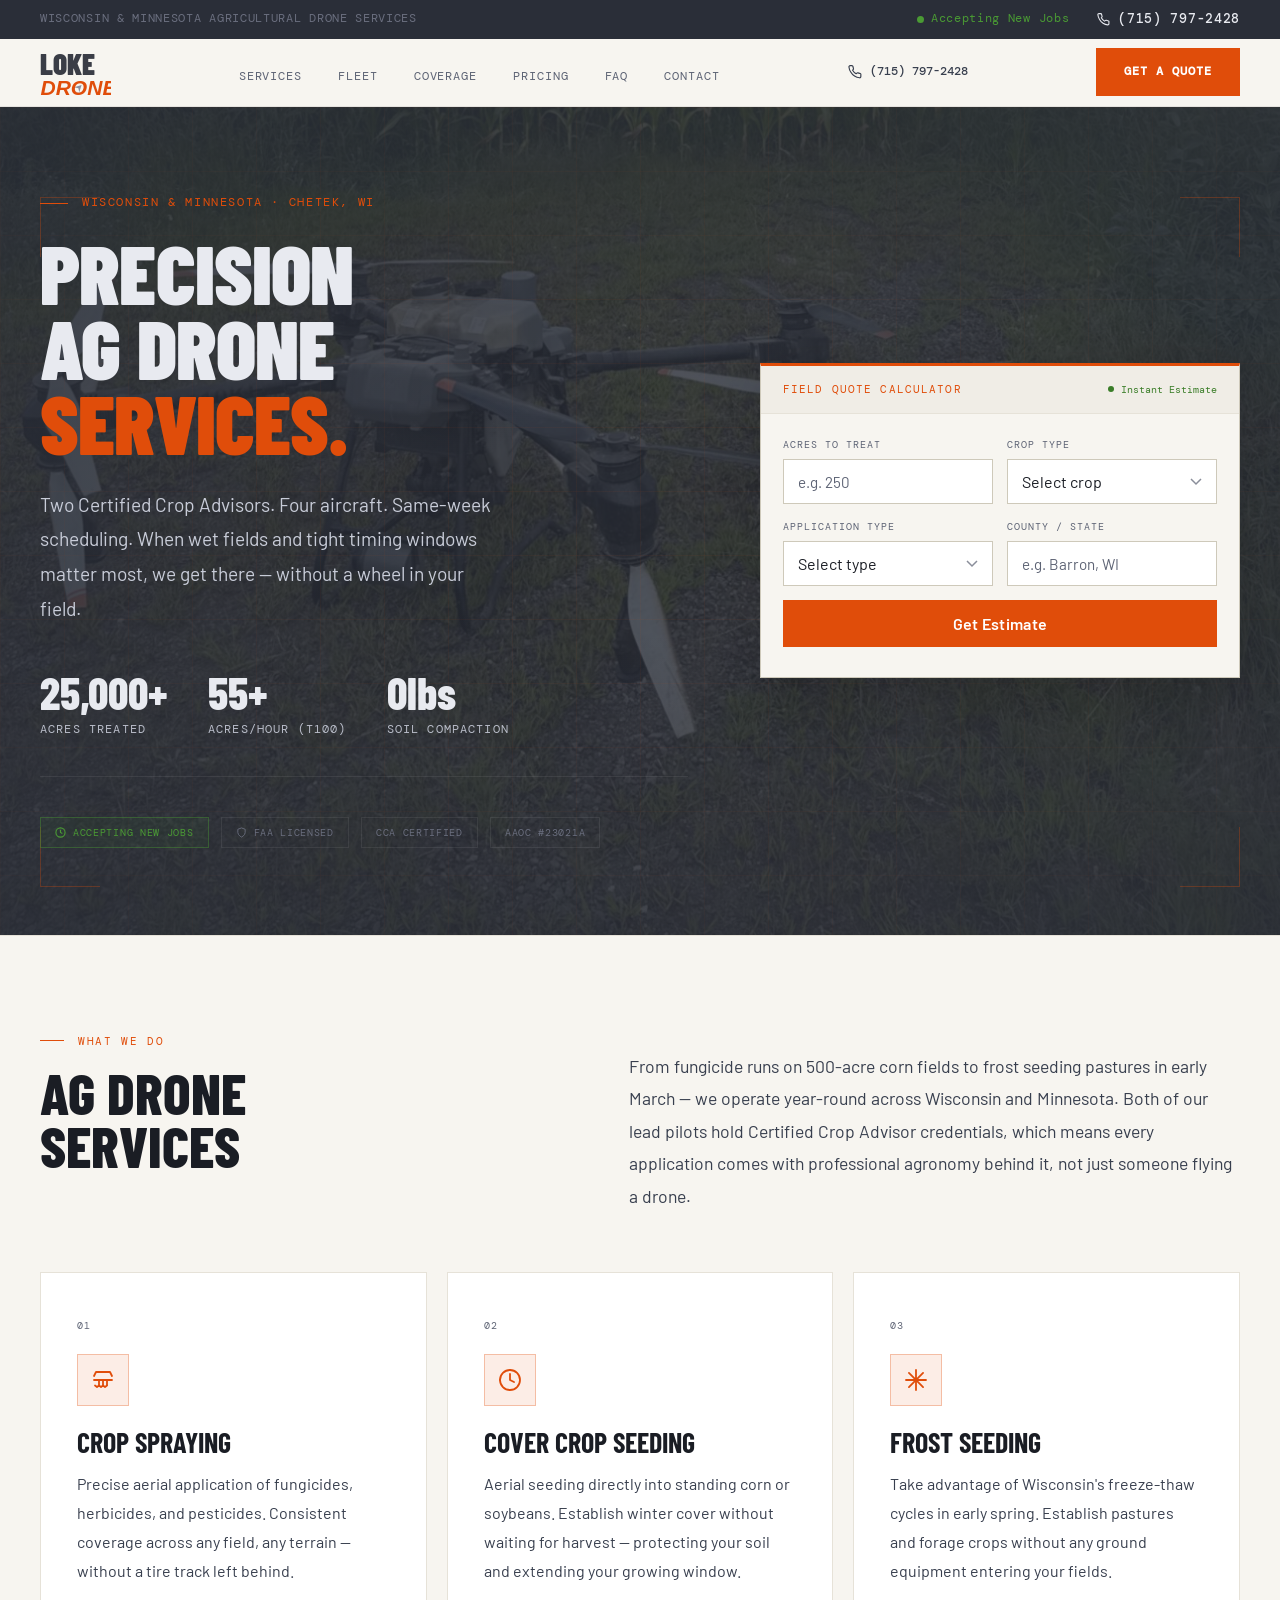
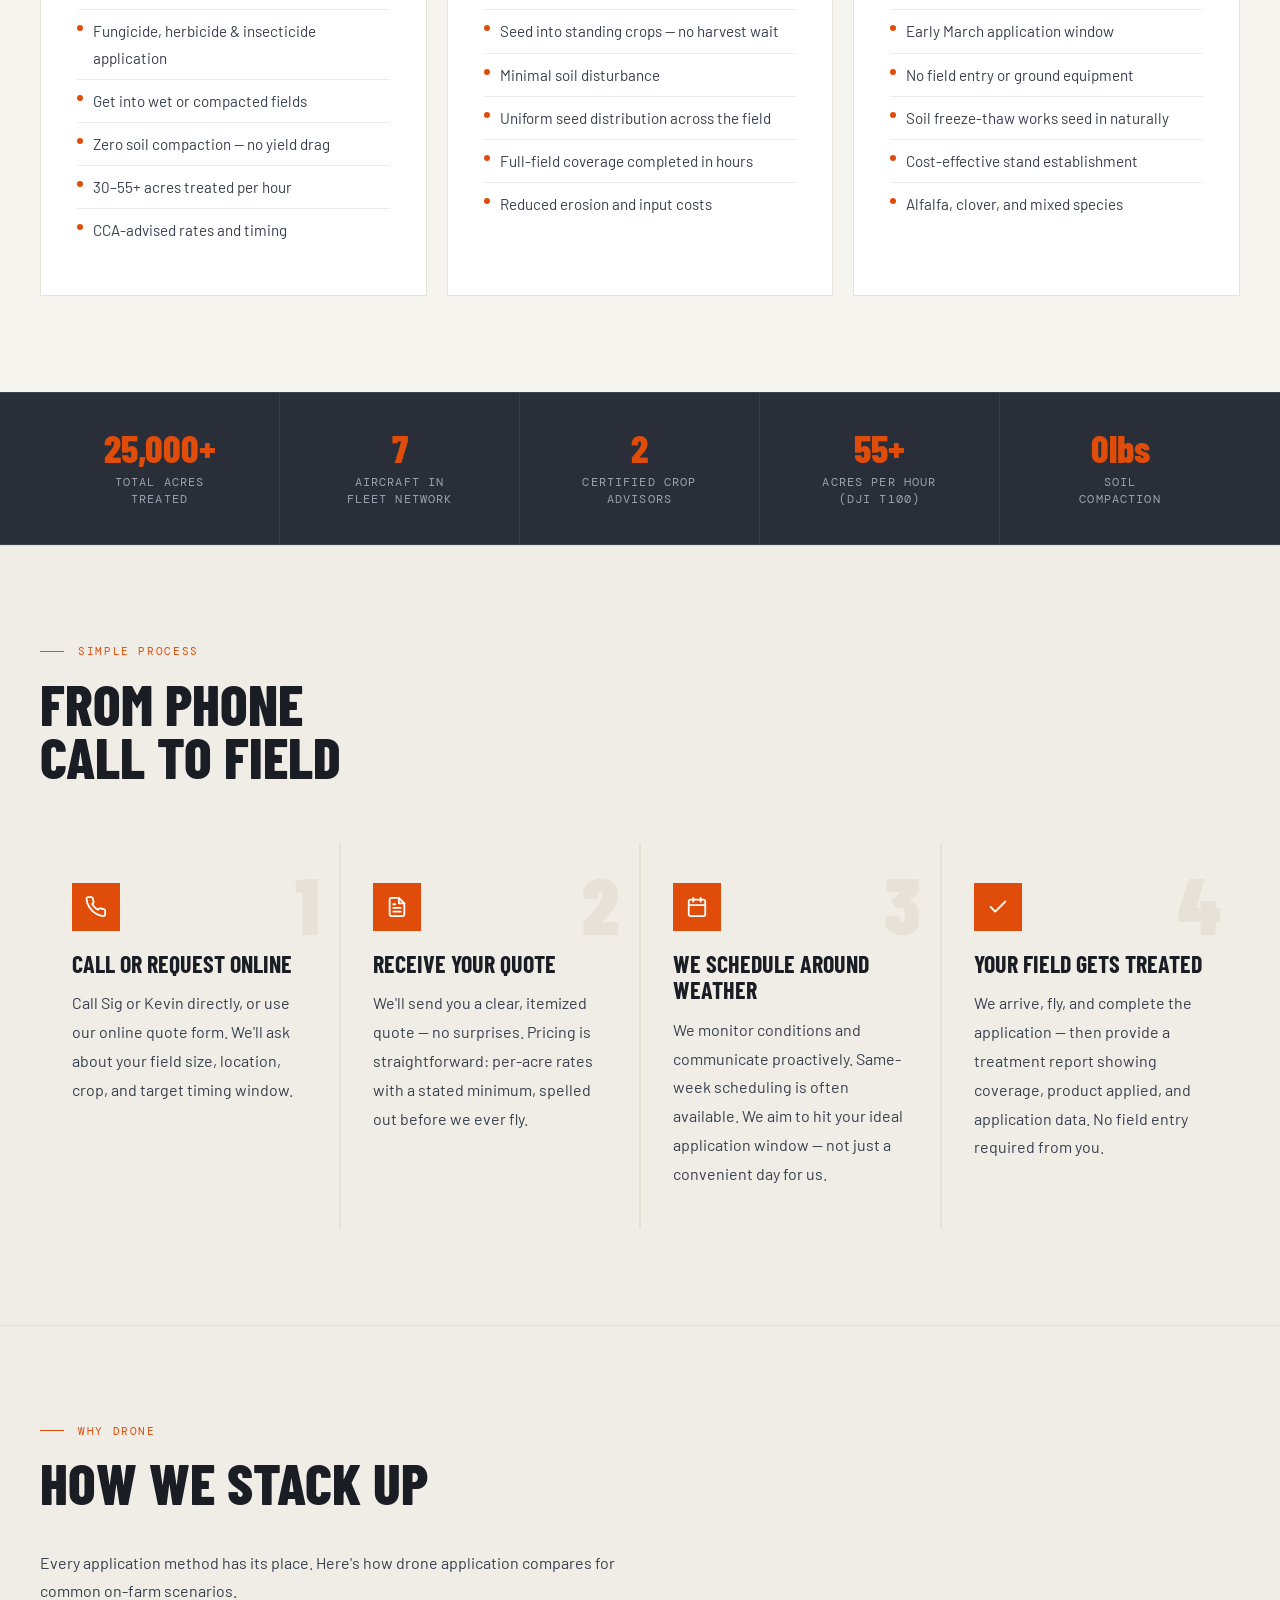
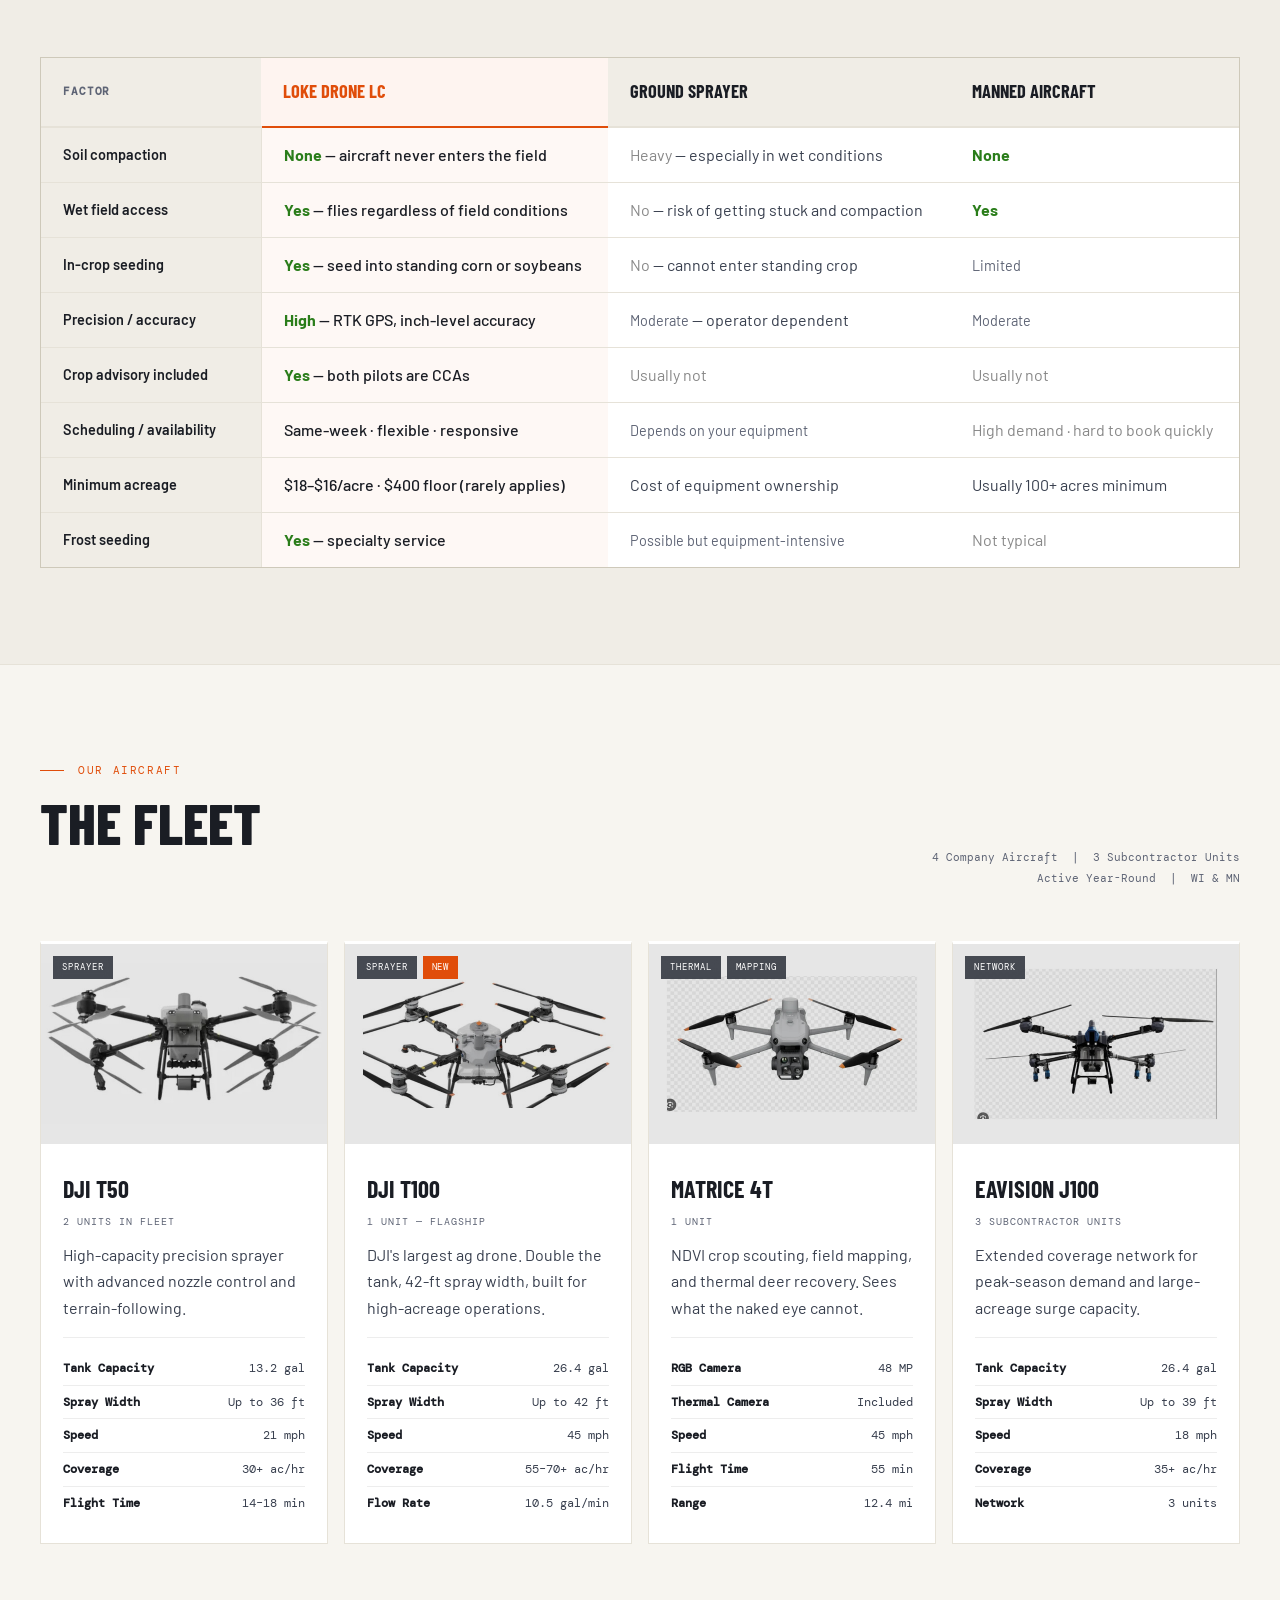
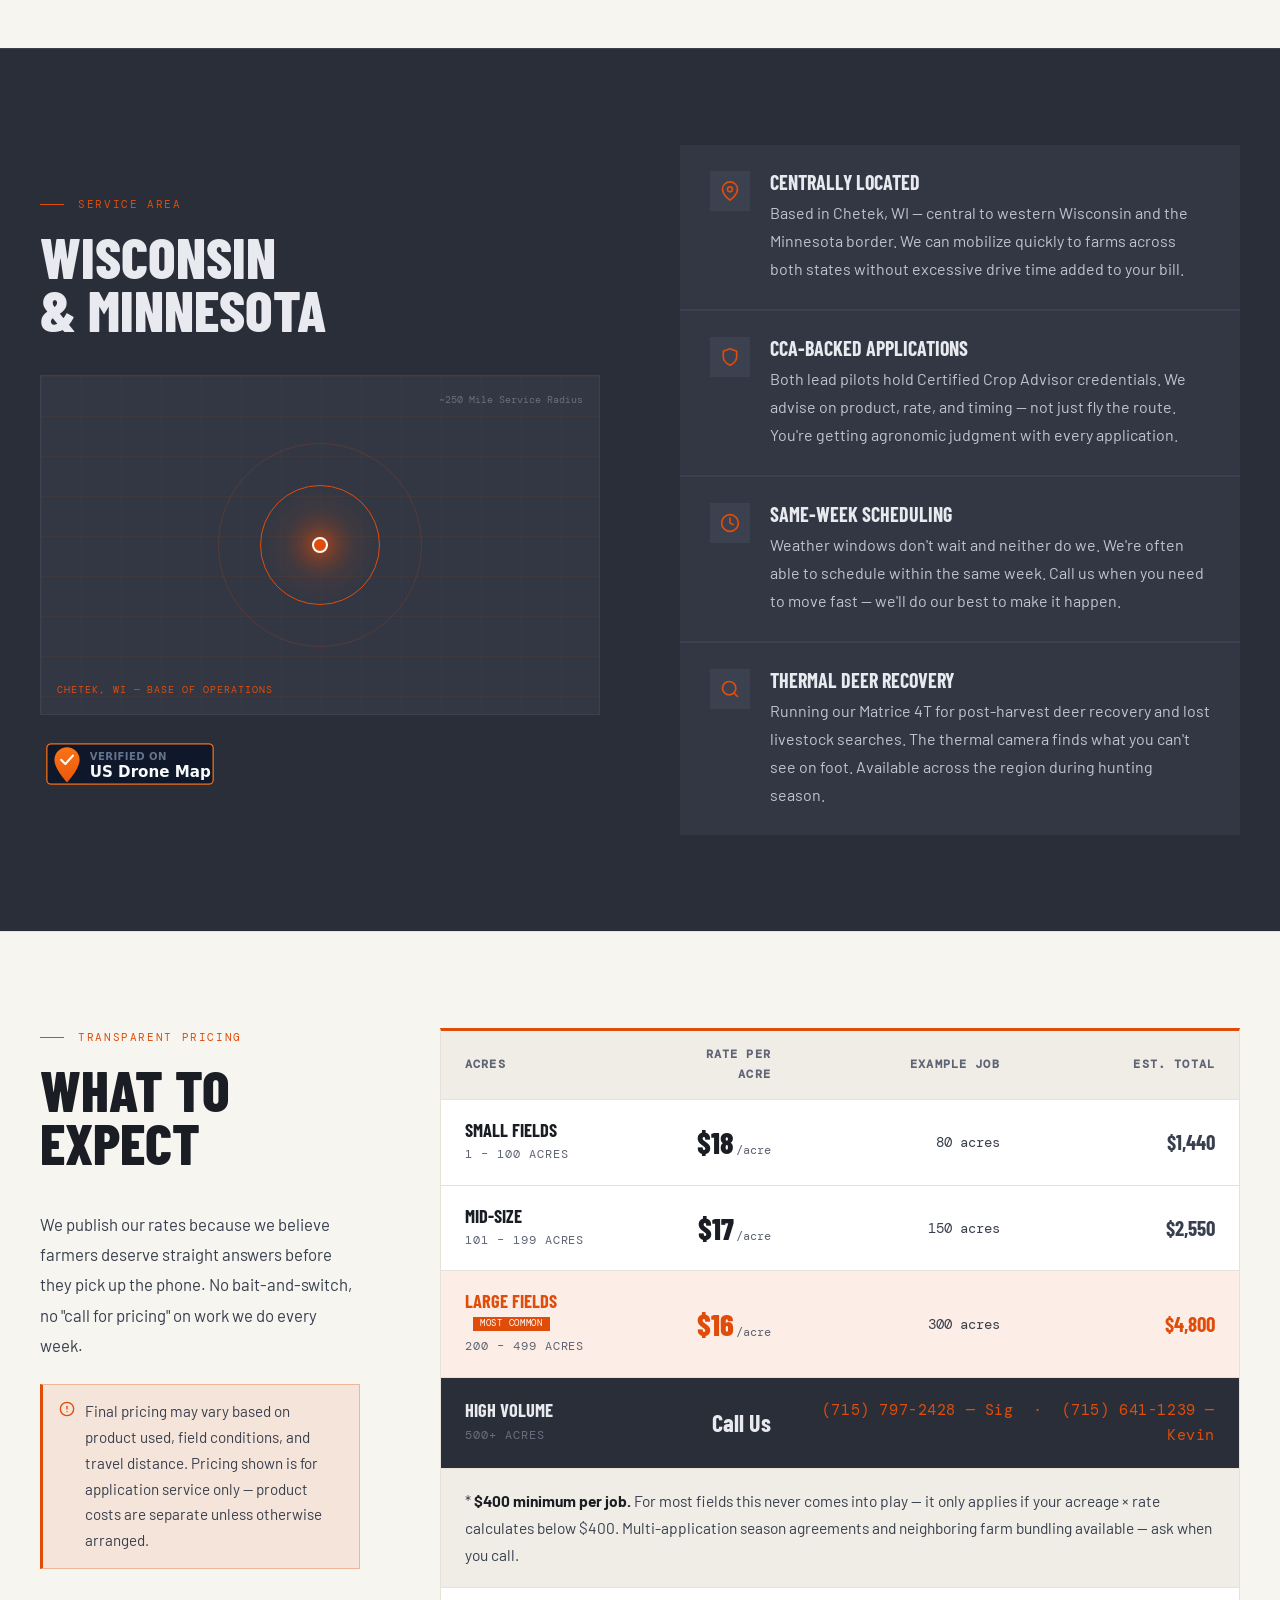
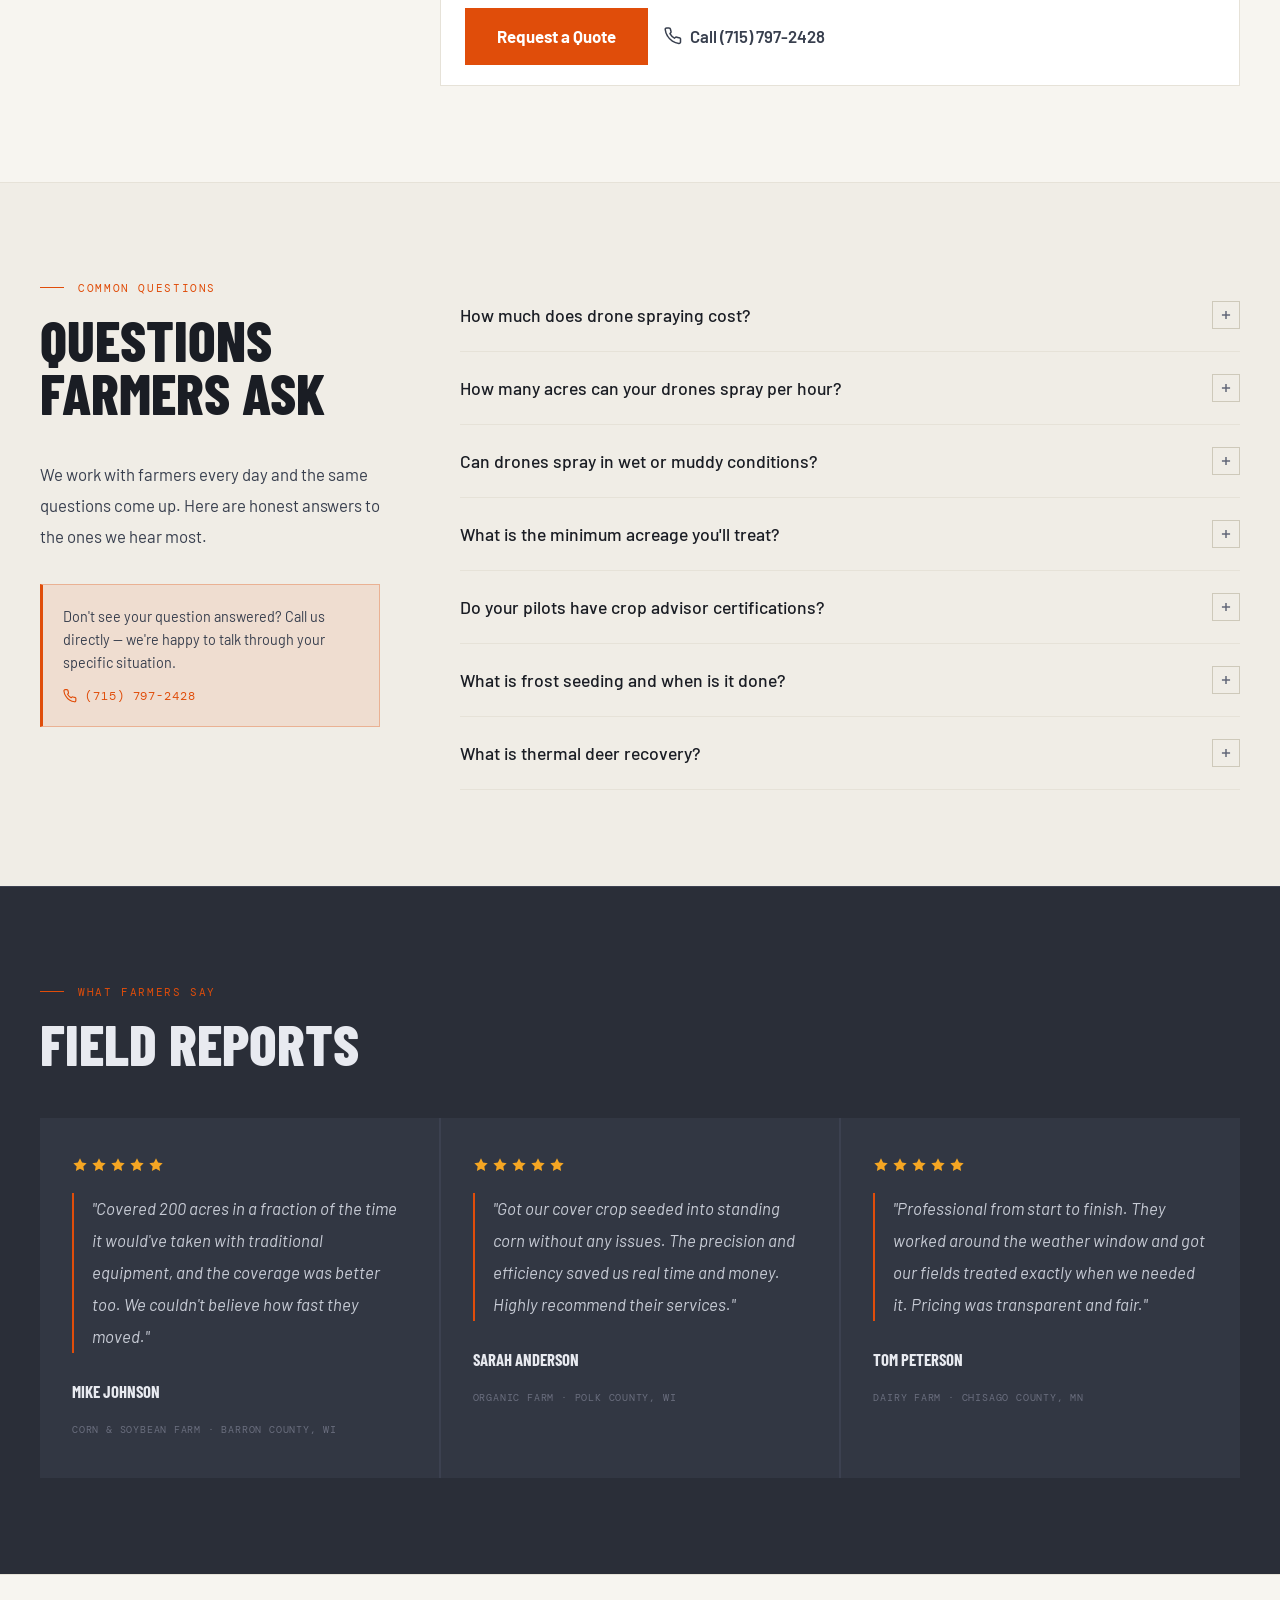
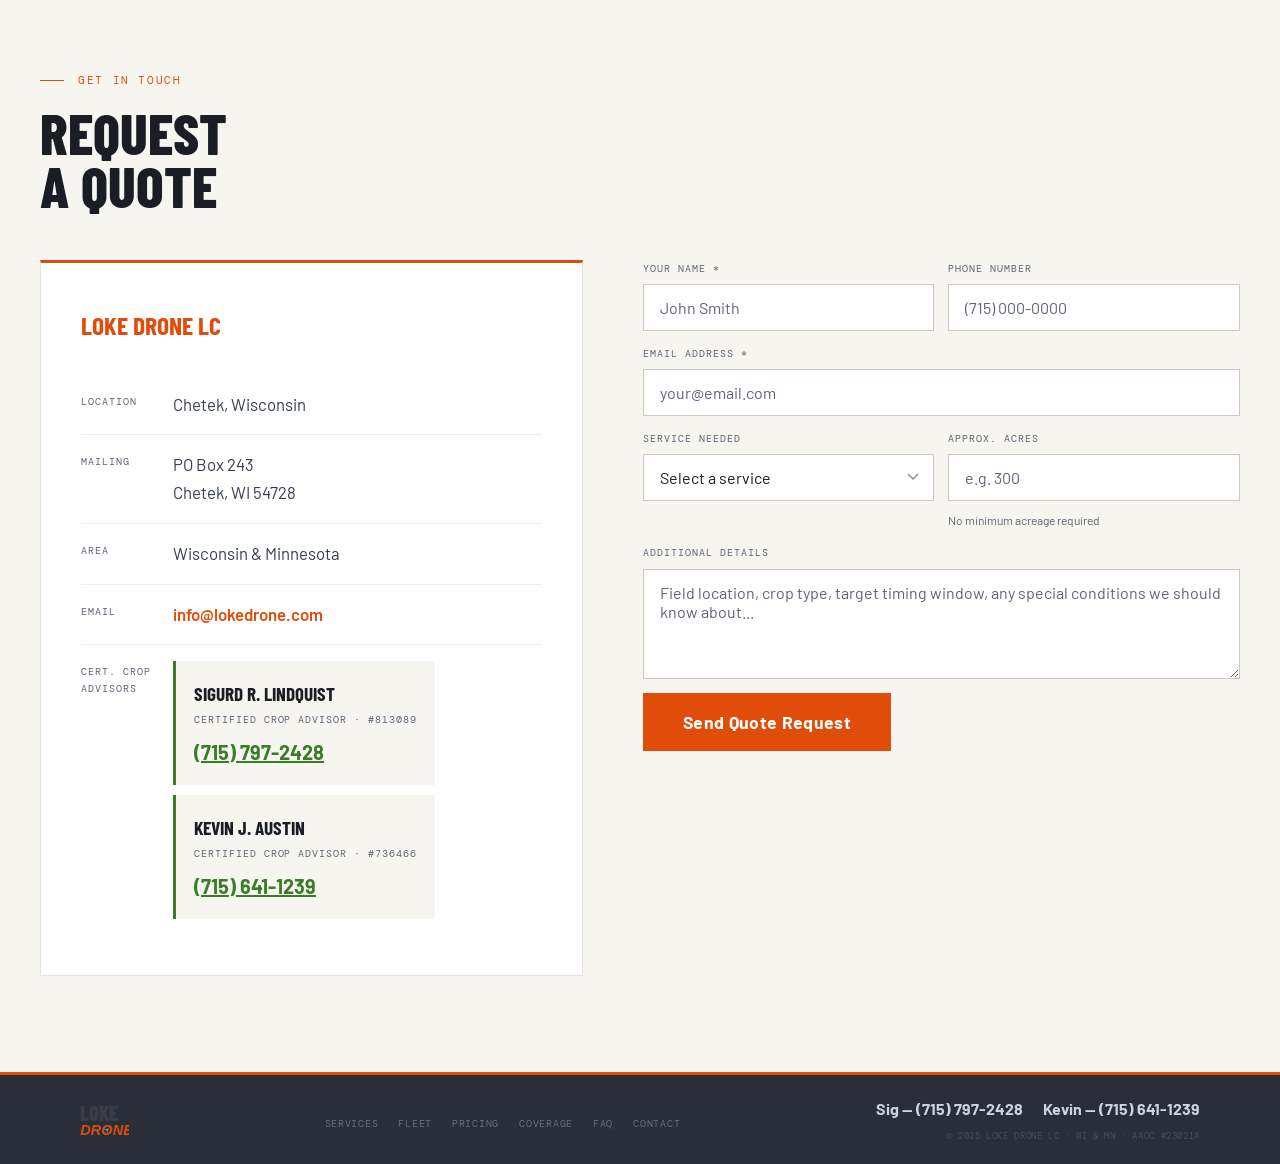
==== commit 4082984e: "Update index.html" ====
--- a/index.html
+++ b/index.html
@@ -48,6 +48,9 @@
     <link rel="preconnect" href="https://fonts.gstatic.com" crossorigin>
     <link rel="preload" as="style" href="https://fonts.googleapis.com/css2?family=Barlow+Condensed:wght@700;800;900&family=Barlow:wght@400;500;600&family=DM+Mono:wght@400;500&display=swap">
     <link href="https://fonts.googleapis.com/css2?family=Barlow+Condensed:wght@400;600;700;800;900&family=DM+Mono:wght@300;400;500&family=Barlow:wght@300;400;500;600&display=swap" rel="stylesheet">
+
+    <!-- Add .js class immediately so fade-up animations only hide elements when JS is running -->
+    <script>document.documentElement.classList.add('js');</script>
 
     <!-- Google Analytics 4 (async — does not block render) -->
     <script async src="https://www.googletagmanager.com/gtag/js?id=G-HG9KCG76F2"></script>
@@ -1428,6 +1431,7 @@
     gap: 20px;
     transition: color 0.2s;
     font-size: 1.1rem;          /* was 1.05 */
+}
 
 .faq-q:hover { color: var(--orange); }
 
@@ -1481,7 +1485,7 @@
 .testi-card:hover { border-top-color: var(--orange); background: var(--slate-2); }
 
 .testi-rating { display: flex; gap: 3px; margin-bottom: 20px; }
-.testi-rating svg { width: 16px; height: 16px; fill: #f5a623; }
+.testi-rating svg { width: 16px !important; height: 16px !important; fill: #f5a623 !important; flex-shrink: 0; }
 
 .testi-quote {
     font-size: 1.05rem;         /* was 1.0 */
@@ -1776,15 +1780,16 @@
 }
 
 /* ============================================
-   ANIMATIONS
+   ANIMATIONS — gated on .js class so elements
+   are visible by default if JS doesn't run
    ============================================ */
-.fade-up {
+.js .fade-up {
     opacity: 0;
     transform: translateY(22px);
     transition: opacity 0.65s ease, transform 0.65s ease;
 }
 
-.fade-up.visible { opacity: 1; transform: translateY(0); }
+.js .fade-up.visible { opacity: 1; transform: translateY(0); }
 
 /* ============================================
    RESPONSIVE
@@ -1858,9 +1863,9 @@
 }
 
 .pricing-desc {
-    font-size: 1rem;
+    font-size: 1.05rem;
     color: var(--text-dim);
-    font-weight: 300;
+    font-weight: 400;
     line-height: 1.8;
     margin-top: 16px;
     margin-bottom: 24px;
@@ -1874,10 +1879,10 @@
     border: 1px solid var(--border-orange);
     border-left: 3px solid var(--orange);
     padding: 14px 16px;
-    font-size: 0.88rem;
+    font-size: 0.95rem;
     color: var(--text-dim);
-    font-weight: 300;
-    line-height: 1.65;
+    font-weight: 400;
+    line-height: 1.7;
 }
 
 .pricing-table-wrap {
@@ -1893,7 +1898,7 @@
 
 .pricing-table thead th {
     font-family: var(--font-m);
-    font-size: 0.62rem;
+    font-size: 0.72rem;
     text-transform: uppercase;
     letter-spacing: 0.1em;
     color: var(--text-muted);
@@ -1934,7 +1939,7 @@
 .tier-range {
     display: block;
     font-family: var(--font-m);
-    font-size: 0.65rem;
+    font-size: 0.75rem;
     color: var(--text-muted);
     text-transform: uppercase;
     letter-spacing: 0.08em;
@@ -1950,7 +1955,7 @@
 
 .per-ac {
     font-family: var(--font-m);
-    font-size: 0.7rem;
+    font-size: 0.78rem;
     color: var(--text-muted);
     font-weight: 400;
     margin-left: 2px;
@@ -1958,13 +1963,13 @@
 
 .tier-example {
     font-family: var(--font-m);
-    font-size: 0.78rem;
-    color: var(--text-muted);
+    font-size: 0.88rem;
+    color: var(--text-dim);
 }
 
 .tier-total {
     font-family: var(--font-d);
-    font-size: 1.2rem;
+    font-size: 1.3rem;
     font-weight: 700;
     color: var(--text-dim);
 }
@@ -2004,7 +2009,7 @@
 
 .tier-call-link {
     font-family: var(--font-m);
-    font-size: 0.8rem;
+    font-size: 0.92rem;
     color: var(--orange);
     text-decoration: none;
     letter-spacing: 0.04em;
@@ -2014,51 +2019,54 @@
 .tier-call-link:hover { color: var(--orange-light); text-decoration: underline; }
 
 .pricing-footnote {
-    padding: 16px 24px;
-    font-size: 0.88rem;
-    color: var(--text-muted);
+    padding: 18px 24px;
+    font-size: 0.97rem;
+    color: var(--text-dim);
     border-top: 1px solid var(--cream-2);
-    line-height: 1.65;
+    line-height: 1.75;
     background: var(--cream-1);
 }
 
-.pricing-footnote strong { color: var(--text-dim); }
+.pricing-footnote strong { color: var(--text); font-weight: 700; }
 
 .pricing-cta-row {
     display: flex;
-    gap: 12px;
+    gap: 16px;
     padding: 20px 24px;
     border-top: 1px solid var(--cream-2);
     align-items: center;
+    flex-wrap: wrap;
 }
 
 .pricing-cta-btn {
     font-family: var(--font-b);
-    font-size: 1rem;
-    font-weight: 600;
-    padding: 13px 28px;
+    font-size: 1.05rem;
+    font-weight: 700;
+    padding: 14px 32px;
     background: var(--orange);
     color: #fff;
     text-decoration: none;
     transition: background 0.2s;
     display: inline-block;
+    white-space: nowrap;
 }
 
 .pricing-cta-btn:hover { background: var(--orange-light); }
 
 .pricing-cta-call {
     font-family: var(--font-b);
-    font-size: 1rem;
-    font-weight: 500;
+    font-size: 1.05rem;
+    font-weight: 600;
     color: var(--text-dim);
     text-decoration: none;
     display: flex;
     align-items: center;
     gap: 8px;
     transition: color 0.2s;
-}
-
-.pricing-cta-call svg { width: 16px; height: 16px; }
+    white-space: nowrap;
+}
+
+.pricing-cta-call svg { width: 18px; height: 18px; flex-shrink: 0; }
 .pricing-cta-call:hover { color: var(--orange); }
 
 @media (max-width: 1000px) {
@@ -2879,11 +2887,11 @@
 
             <article class="testi-card fade-up" aria-label="Testimonial from Mike Johnson">
                 <div class="testi-rating" aria-label="5 out of 5 stars">
-                    <svg viewBox="0 0 24 24" aria-hidden="true"><polygon points="12 2 15.09 8.26 22 9.27 17 14.14 18.18 21.02 12 17.77 5.82 21.02 7 14.14 2 9.27 8.91 8.26 12 2"/></svg>
-                    <svg viewBox="0 0 24 24" aria-hidden="true"><polygon points="12 2 15.09 8.26 22 9.27 17 14.14 18.18 21.02 12 17.77 5.82 21.02 7 14.14 2 9.27 8.91 8.26 12 2"/></svg>
-                    <svg viewBox="0 0 24 24" aria-hidden="true"><polygon points="12 2 15.09 8.26 22 9.27 17 14.14 18.18 21.02 12 17.77 5.82 21.02 7 14.14 2 9.27 8.91 8.26 12 2"/></svg>
-                    <svg viewBox="0 0 24 24" aria-hidden="true"><polygon points="12 2 15.09 8.26 22 9.27 17 14.14 18.18 21.02 12 17.77 5.82 21.02 7 14.14 2 9.27 8.91 8.26 12 2"/></svg>
-                    <svg viewBox="0 0 24 24" aria-hidden="true"><polygon points="12 2 15.09 8.26 22 9.27 17 14.14 18.18 21.02 12 17.77 5.82 21.02 7 14.14 2 9.27 8.91 8.26 12 2"/></svg>
+                    <svg viewBox="0 0 24 24" width="16" height="16" aria-hidden="true"><polygon points="12 2 15.09 8.26 22 9.27 17 14.14 18.18 21.02 12 17.77 5.82 21.02 7 14.14 2 9.27 8.91 8.26 12 2" fill="#f5a623"/></svg>
+                    <svg viewBox="0 0 24 24" width="16" height="16" aria-hidden="true"><polygon points="12 2 15.09 8.26 22 9.27 17 14.14 18.18 21.02 12 17.77 5.82 21.02 7 14.14 2 9.27 8.91 8.26 12 2" fill="#f5a623"/></svg>
+                    <svg viewBox="0 0 24 24" width="16" height="16" aria-hidden="true"><polygon points="12 2 15.09 8.26 22 9.27 17 14.14 18.18 21.02 12 17.77 5.82 21.02 7 14.14 2 9.27 8.91 8.26 12 2" fill="#f5a623"/></svg>
+                    <svg viewBox="0 0 24 24" width="16" height="16" aria-hidden="true"><polygon points="12 2 15.09 8.26 22 9.27 17 14.14 18.18 21.02 12 17.77 5.82 21.02 7 14.14 2 9.27 8.91 8.26 12 2" fill="#f5a623"/></svg>
+                    <svg viewBox="0 0 24 24" width="16" height="16" aria-hidden="true"><polygon points="12 2 15.09 8.26 22 9.27 17 14.14 18.18 21.02 12 17.77 5.82 21.02 7 14.14 2 9.27 8.91 8.26 12 2" fill="#f5a623"/></svg>
                 </div>
                 <blockquote class="testi-quote">"Covered 200 acres in a fraction of the time it would've taken with traditional equipment, and the coverage was better too. We couldn't believe how fast they moved."</blockquote>
                 <div class="testi-author">
@@ -2894,11 +2902,11 @@
 
             <article class="testi-card fade-up" style="transition-delay:0.1s" aria-label="Testimonial from Sarah Anderson">
                 <div class="testi-rating" aria-label="5 out of 5 stars">
-                    <svg viewBox="0 0 24 24" aria-hidden="true"><polygon points="12 2 15.09 8.26 22 9.27 17 14.14 18.18 21.02 12 17.77 5.82 21.02 7 14.14 2 9.27 8.91 8.26 12 2"/></svg>
-                    <svg viewBox="0 0 24 24" aria-hidden="true"><polygon points="12 2 15.09 8.26 22 9.27 17 14.14 18.18 21.02 12 17.77 5.82 21.02 7 14.14 2 9.27 8.91 8.26 12 2"/></svg>
-                    <svg viewBox="0 0 24 24" aria-hidden="true"><polygon points="12 2 15.09 8.26 22 9.27 17 14.14 18.18 21.02 12 17.77 5.82 21.02 7 14.14 2 9.27 8.91 8.26 12 2"/></svg>
-                    <svg viewBox="0 0 24 24" aria-hidden="true"><polygon points="12 2 15.09 8.26 22 9.27 17 14.14 18.18 21.02 12 17.77 5.82 21.02 7 14.14 2 9.27 8.91 8.26 12 2"/></svg>
-                    <svg viewBox="0 0 24 24" aria-hidden="true"><polygon points="12 2 15.09 8.26 22 9.27 17 14.14 18.18 21.02 12 17.77 5.82 21.02 7 14.14 2 9.27 8.91 8.26 12 2"/></svg>
+                    <svg viewBox="0 0 24 24" width="16" height="16" aria-hidden="true"><polygon points="12 2 15.09 8.26 22 9.27 17 14.14 18.18 21.02 12 17.77 5.82 21.02 7 14.14 2 9.27 8.91 8.26 12 2" fill="#f5a623"/></svg>
+                    <svg viewBox="0 0 24 24" width="16" height="16" aria-hidden="true"><polygon points="12 2 15.09 8.26 22 9.27 17 14.14 18.18 21.02 12 17.77 5.82 21.02 7 14.14 2 9.27 8.91 8.26 12 2" fill="#f5a623"/></svg>
+                    <svg viewBox="0 0 24 24" width="16" height="16" aria-hidden="true"><polygon points="12 2 15.09 8.26 22 9.27 17 14.14 18.18 21.02 12 17.77 5.82 21.02 7 14.14 2 9.27 8.91 8.26 12 2" fill="#f5a623"/></svg>
+                    <svg viewBox="0 0 24 24" width="16" height="16" aria-hidden="true"><polygon points="12 2 15.09 8.26 22 9.27 17 14.14 18.18 21.02 12 17.77 5.82 21.02 7 14.14 2 9.27 8.91 8.26 12 2" fill="#f5a623"/></svg>
+                    <svg viewBox="0 0 24 24" width="16" height="16" aria-hidden="true"><polygon points="12 2 15.09 8.26 22 9.27 17 14.14 18.18 21.02 12 17.77 5.82 21.02 7 14.14 2 9.27 8.91 8.26 12 2" fill="#f5a623"/></svg>
                 </div>
                 <blockquote class="testi-quote">"Got our cover crop seeded into standing corn without any issues. The precision and efficiency saved us real time and money. Highly recommend their services."</blockquote>
                 <div class="testi-author">
@@ -2909,11 +2917,11 @@
 
             <article class="testi-card fade-up" style="transition-delay:0.2s" aria-label="Testimonial from Tom Peterson">
                 <div class="testi-rating" aria-label="5 out of 5 stars">
-                    <svg viewBox="0 0 24 24" aria-hidden="true"><polygon points="12 2 15.09 8.26 22 9.27 17 14.14 18.18 21.02 12 17.77 5.82 21.02 7 14.14 2 9.27 8.91 8.26 12 2"/></svg>
-                    <svg viewBox="0 0 24 24" aria-hidden="true"><polygon points="12 2 15.09 8.26 22 9.27 17 14.14 18.18 21.02 12 17.77 5.82 21.02 7 14.14 2 9.27 8.91 8.26 12 2"/></svg>
-                    <svg viewBox="0 0 24 24" aria-hidden="true"><polygon points="12 2 15.09 8.26 22 9.27 17 14.14 18.18 21.02 12 17.77 5.82 21.02 7 14.14 2 9.27 8.91 8.26 12 2"/></svg>
-                    <svg viewBox="0 0 24 24" aria-hidden="true"><polygon points="12 2 15.09 8.26 22 9.27 17 14.14 18.18 21.02 12 17.77 5.82 21.02 7 14.14 2 9.27 8.91 8.26 12 2"/></svg>
-                    <svg viewBox="0 0 24 24" aria-hidden="true"><polygon points="12 2 15.09 8.26 22 9.27 17 14.14 18.18 21.02 12 17.77 5.82 21.02 7 14.14 2 9.27 8.91 8.26 12 2"/></svg>
+                    <svg viewBox="0 0 24 24" width="16" height="16" aria-hidden="true"><polygon points="12 2 15.09 8.26 22 9.27 17 14.14 18.18 21.02 12 17.77 5.82 21.02 7 14.14 2 9.27 8.91 8.26 12 2" fill="#f5a623"/></svg>
+                    <svg viewBox="0 0 24 24" width="16" height="16" aria-hidden="true"><polygon points="12 2 15.09 8.26 22 9.27 17 14.14 18.18 21.02 12 17.77 5.82 21.02 7 14.14 2 9.27 8.91 8.26 12 2" fill="#f5a623"/></svg>
+                    <svg viewBox="0 0 24 24" width="16" height="16" aria-hidden="true"><polygon points="12 2 15.09 8.26 22 9.27 17 14.14 18.18 21.02 12 17.77 5.82 21.02 7 14.14 2 9.27 8.91 8.26 12 2" fill="#f5a623"/></svg>
+                    <svg viewBox="0 0 24 24" width="16" height="16" aria-hidden="true"><polygon points="12 2 15.09 8.26 22 9.27 17 14.14 18.18 21.02 12 17.77 5.82 21.02 7 14.14 2 9.27 8.91 8.26 12 2" fill="#f5a623"/></svg>
+                    <svg viewBox="0 0 24 24" width="16" height="16" aria-hidden="true"><polygon points="12 2 15.09 8.26 22 9.27 17 14.14 18.18 21.02 12 17.77 5.82 21.02 7 14.14 2 9.27 8.91 8.26 12 2" fill="#f5a623"/></svg>
                 </div>
                 <blockquote class="testi-quote">"Professional from start to finish. They worked around the weather window and got our fields treated exactly when we needed it. Pricing was transparent and fair."</blockquote>
                 <div class="testi-author">
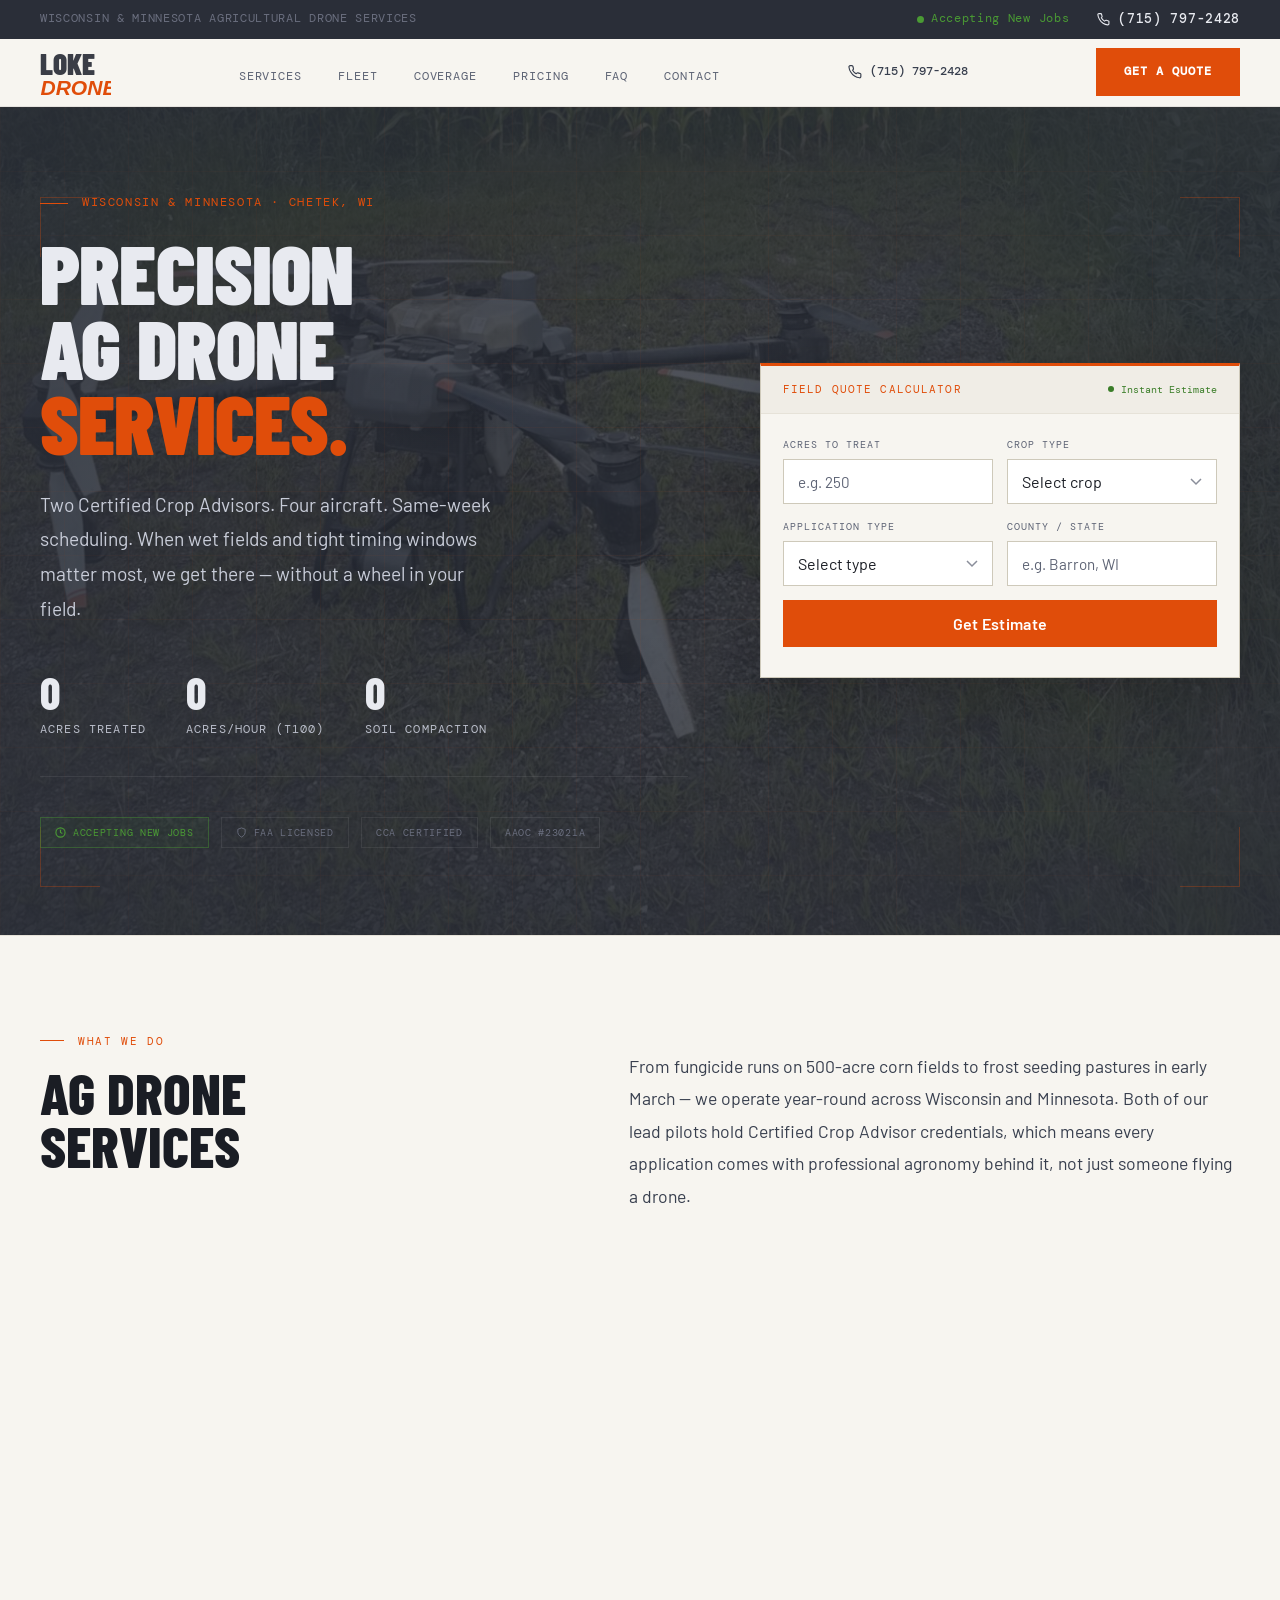
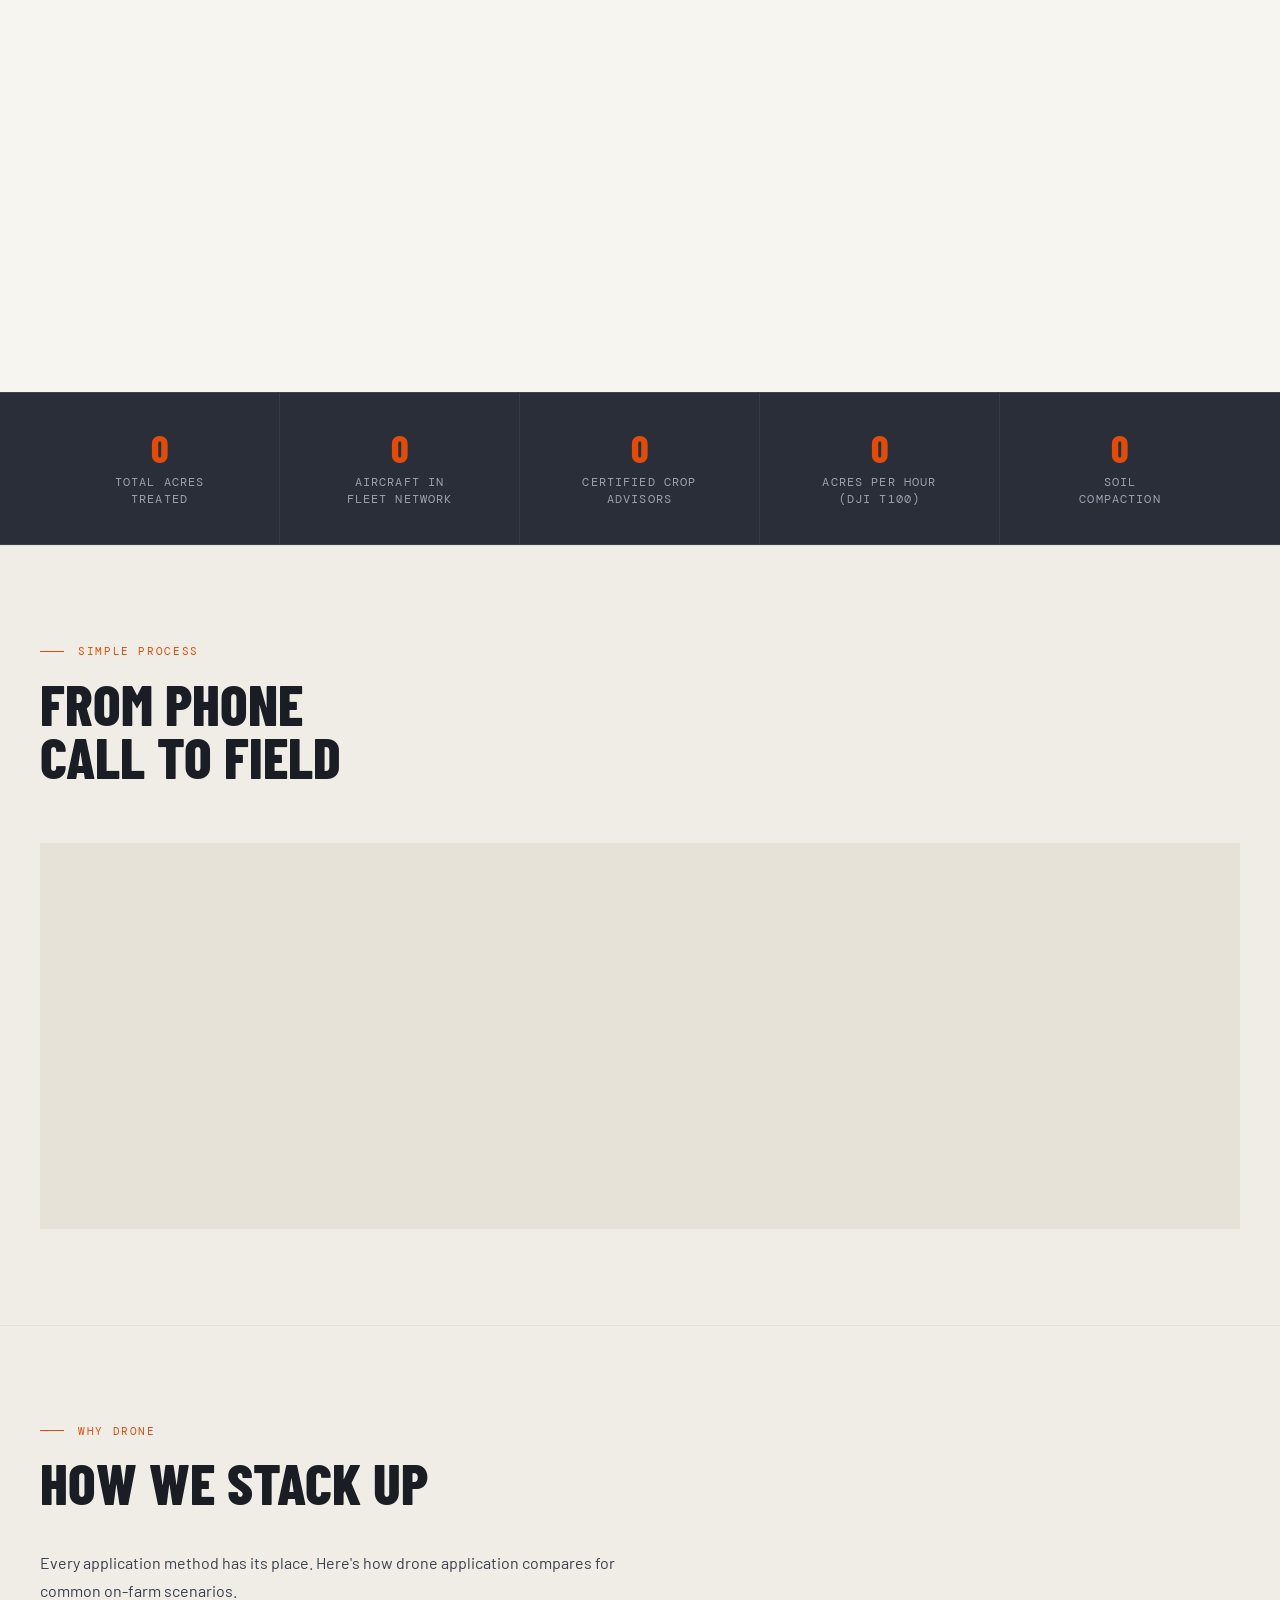
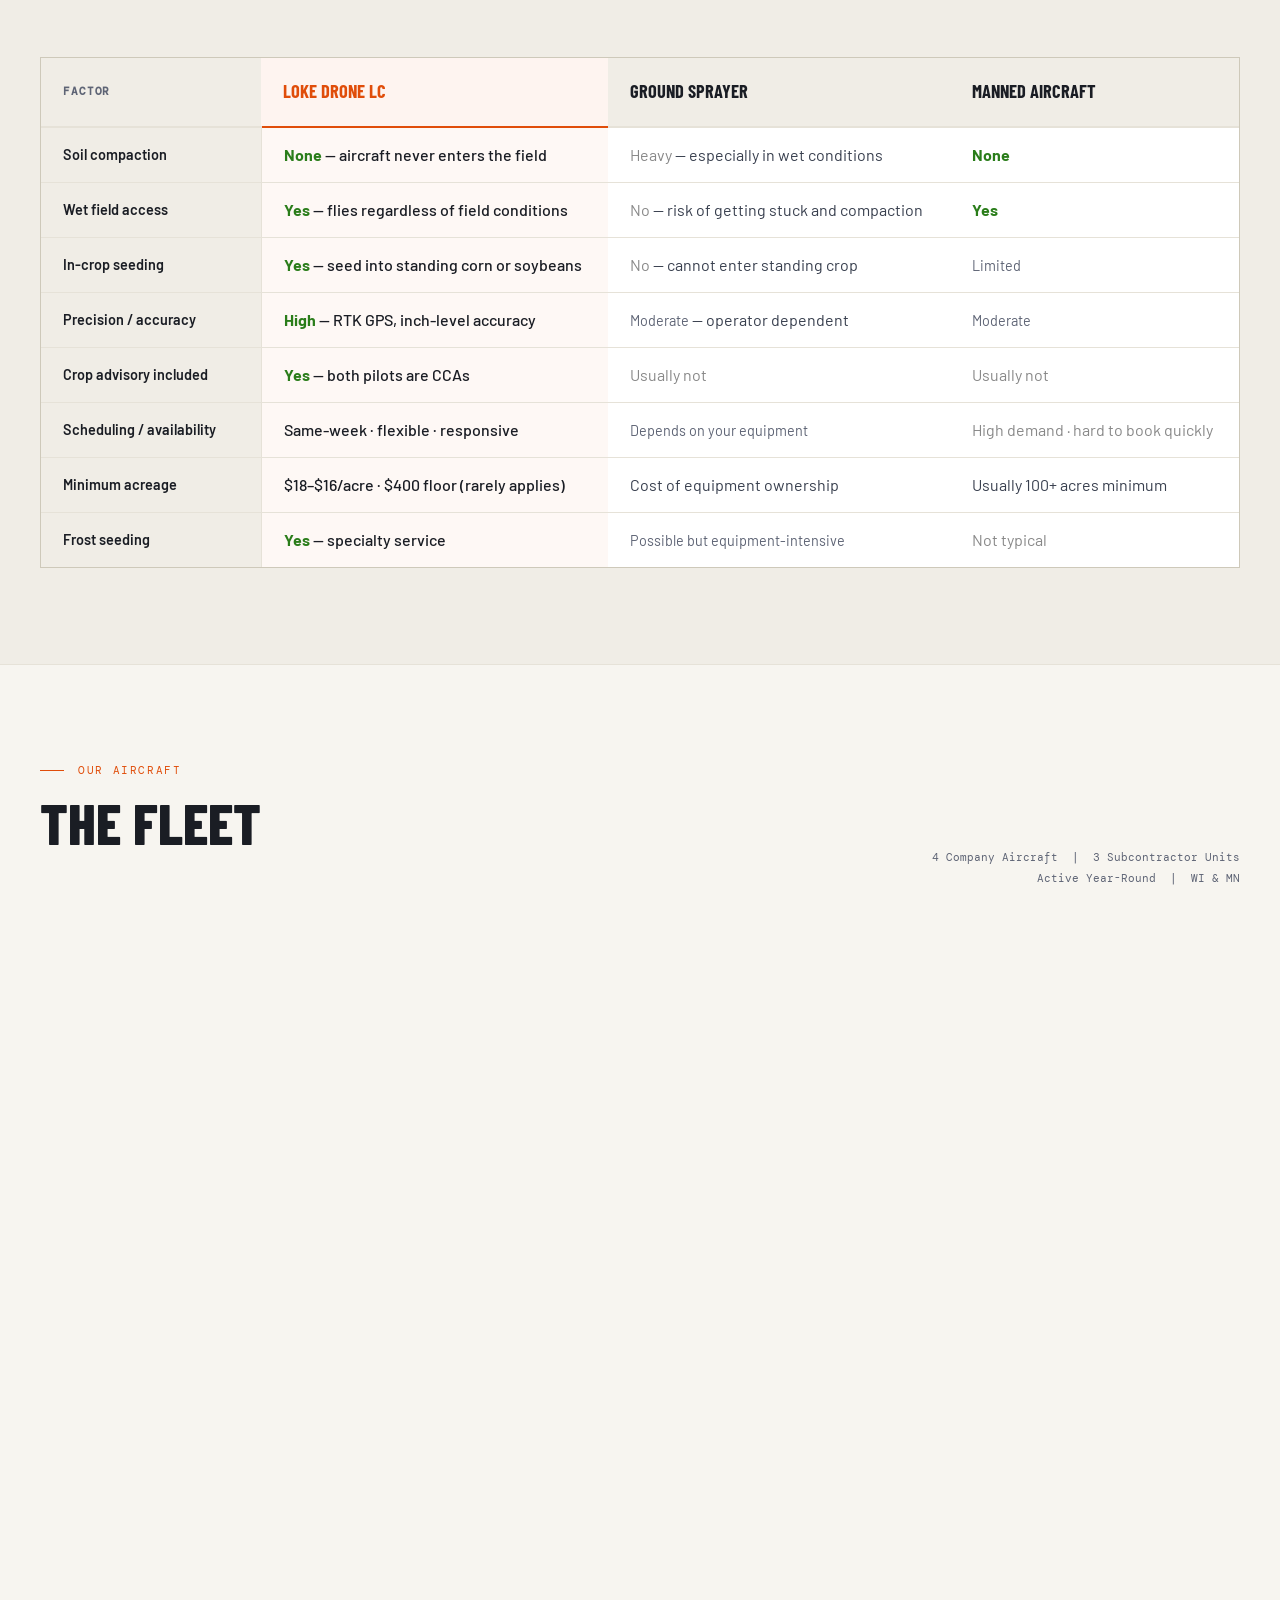
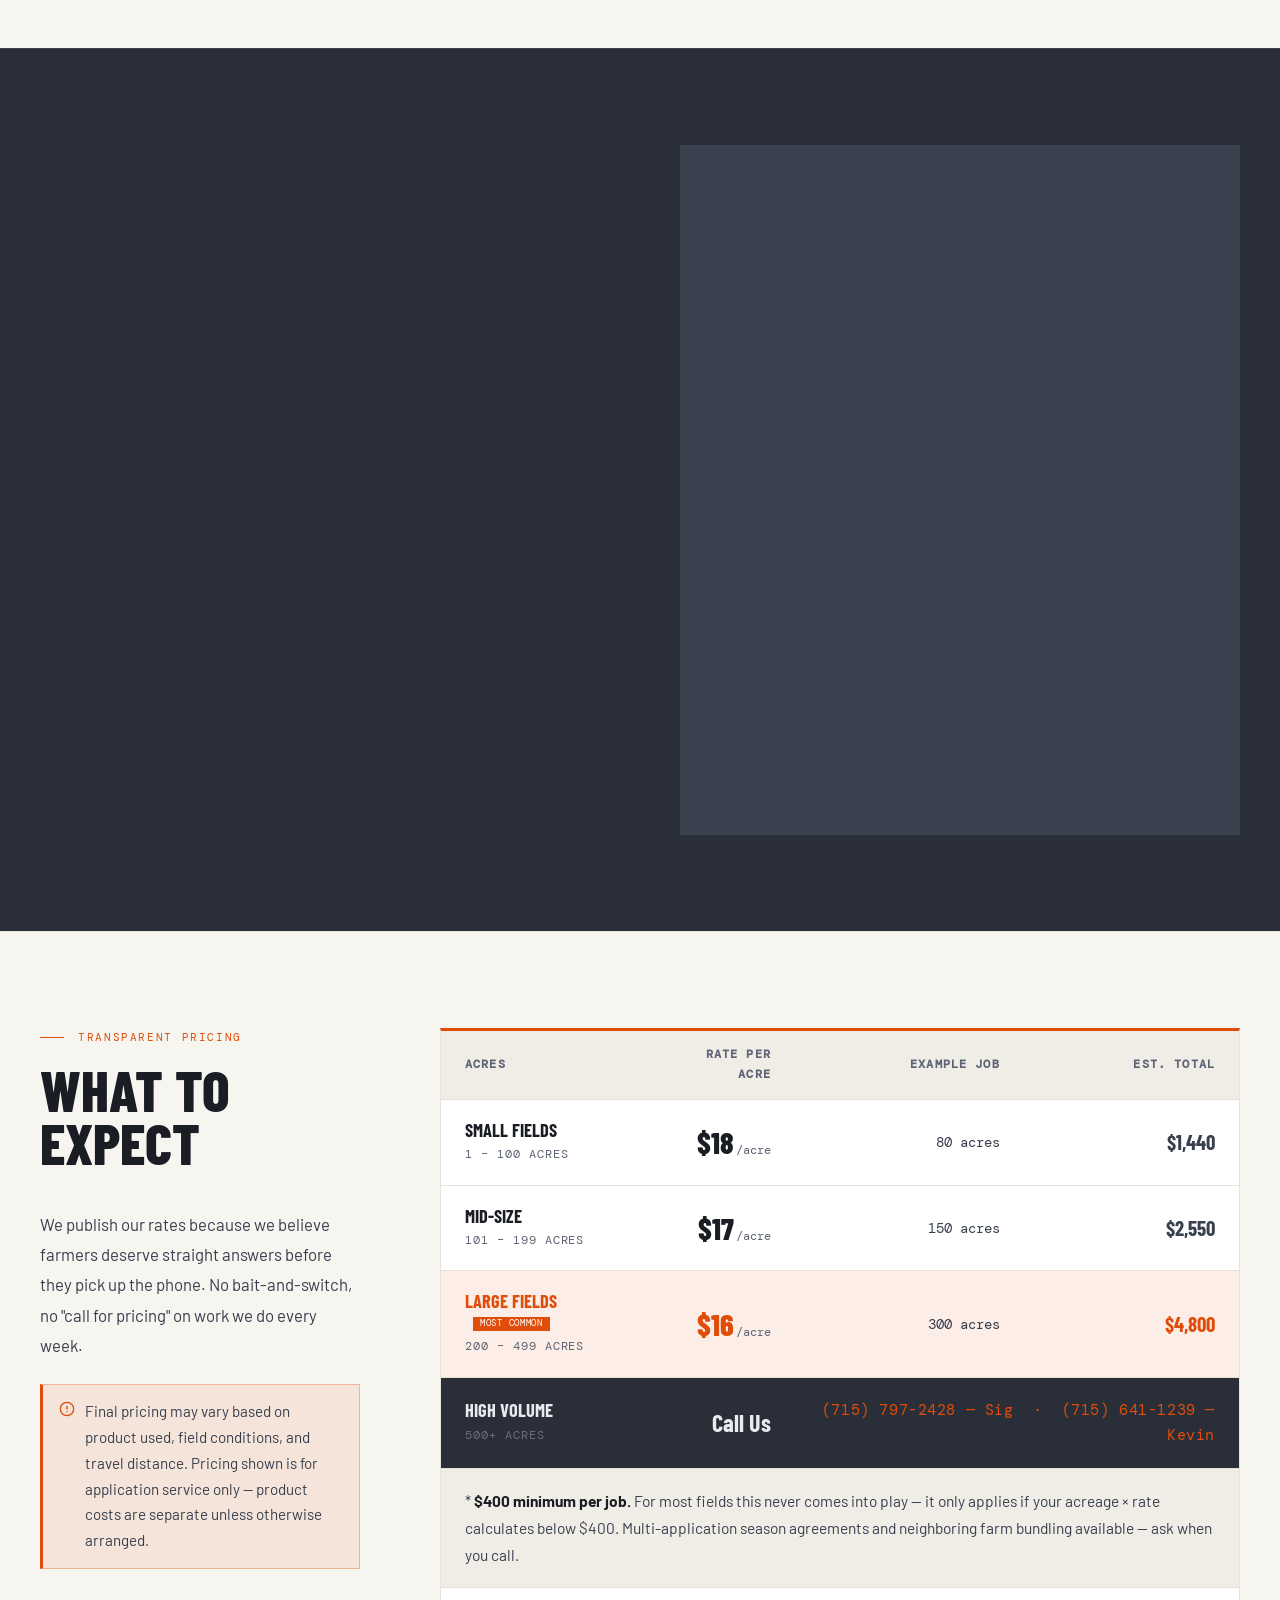
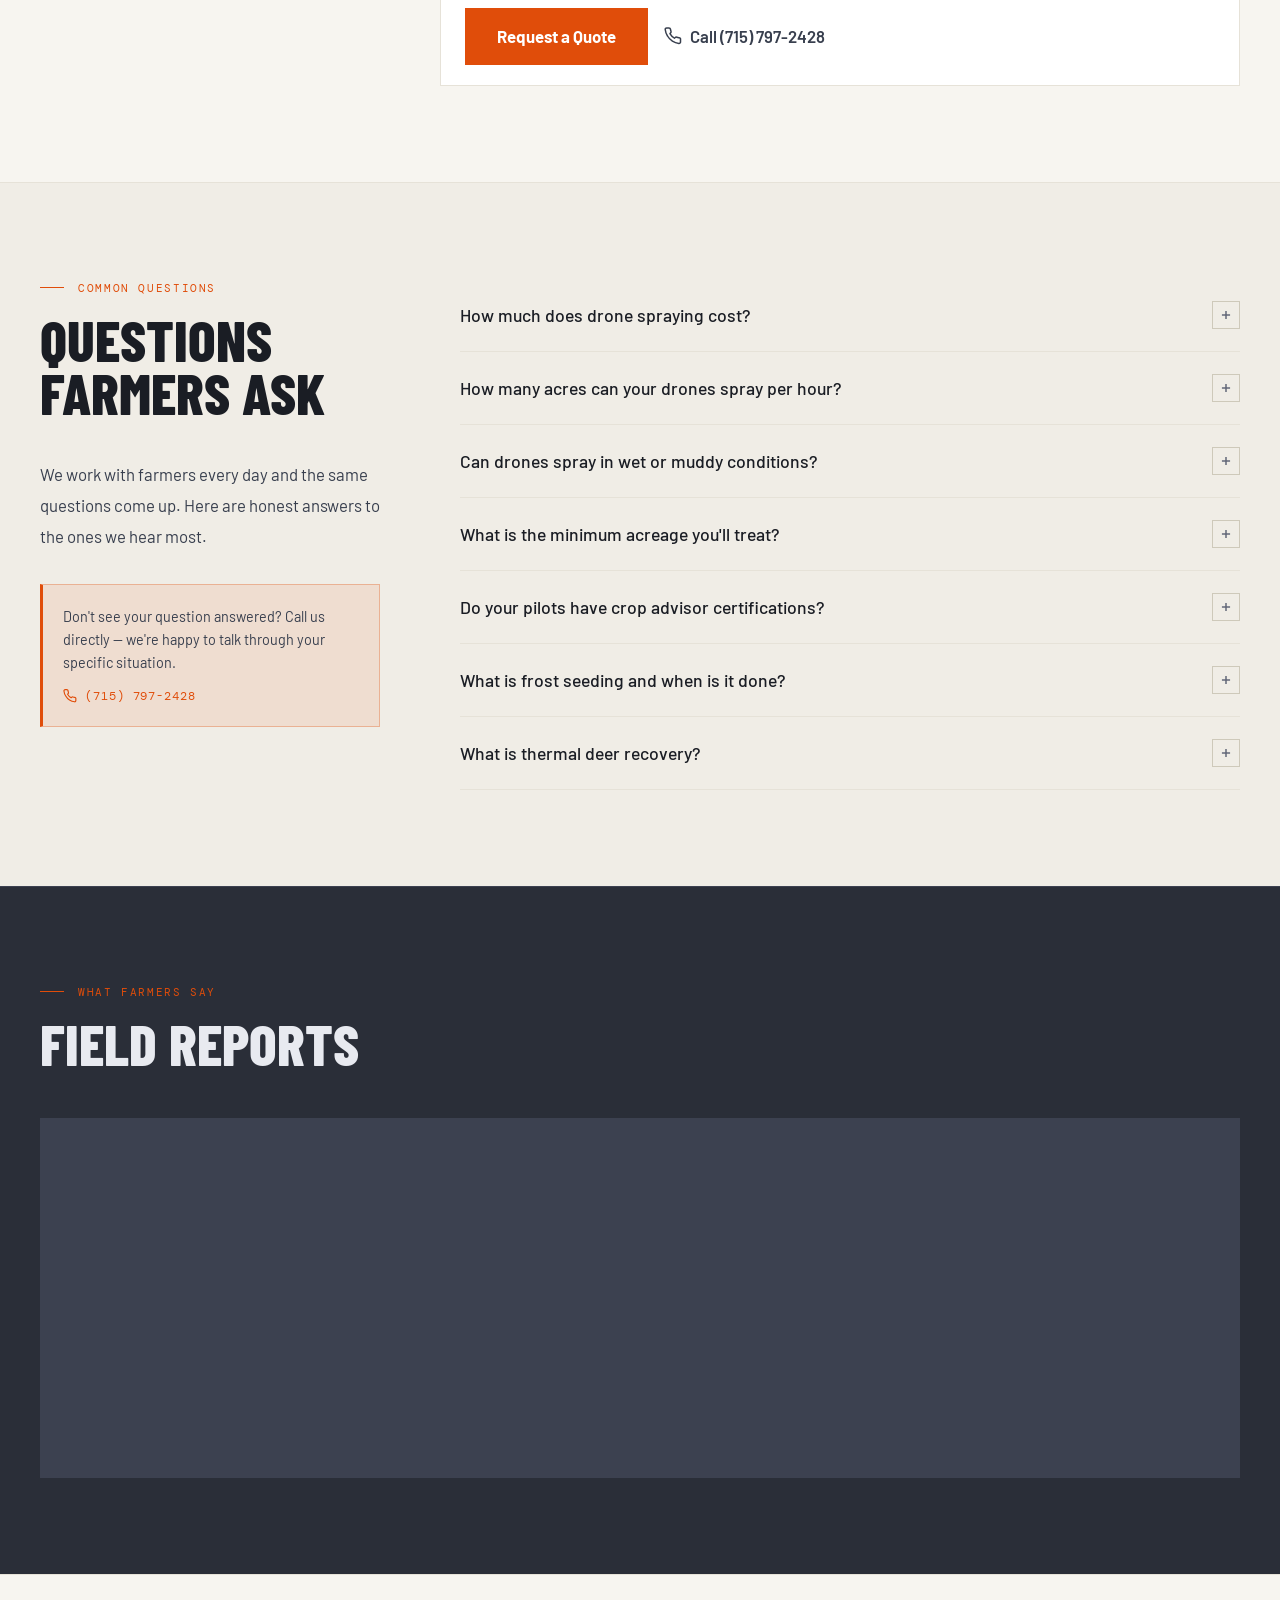
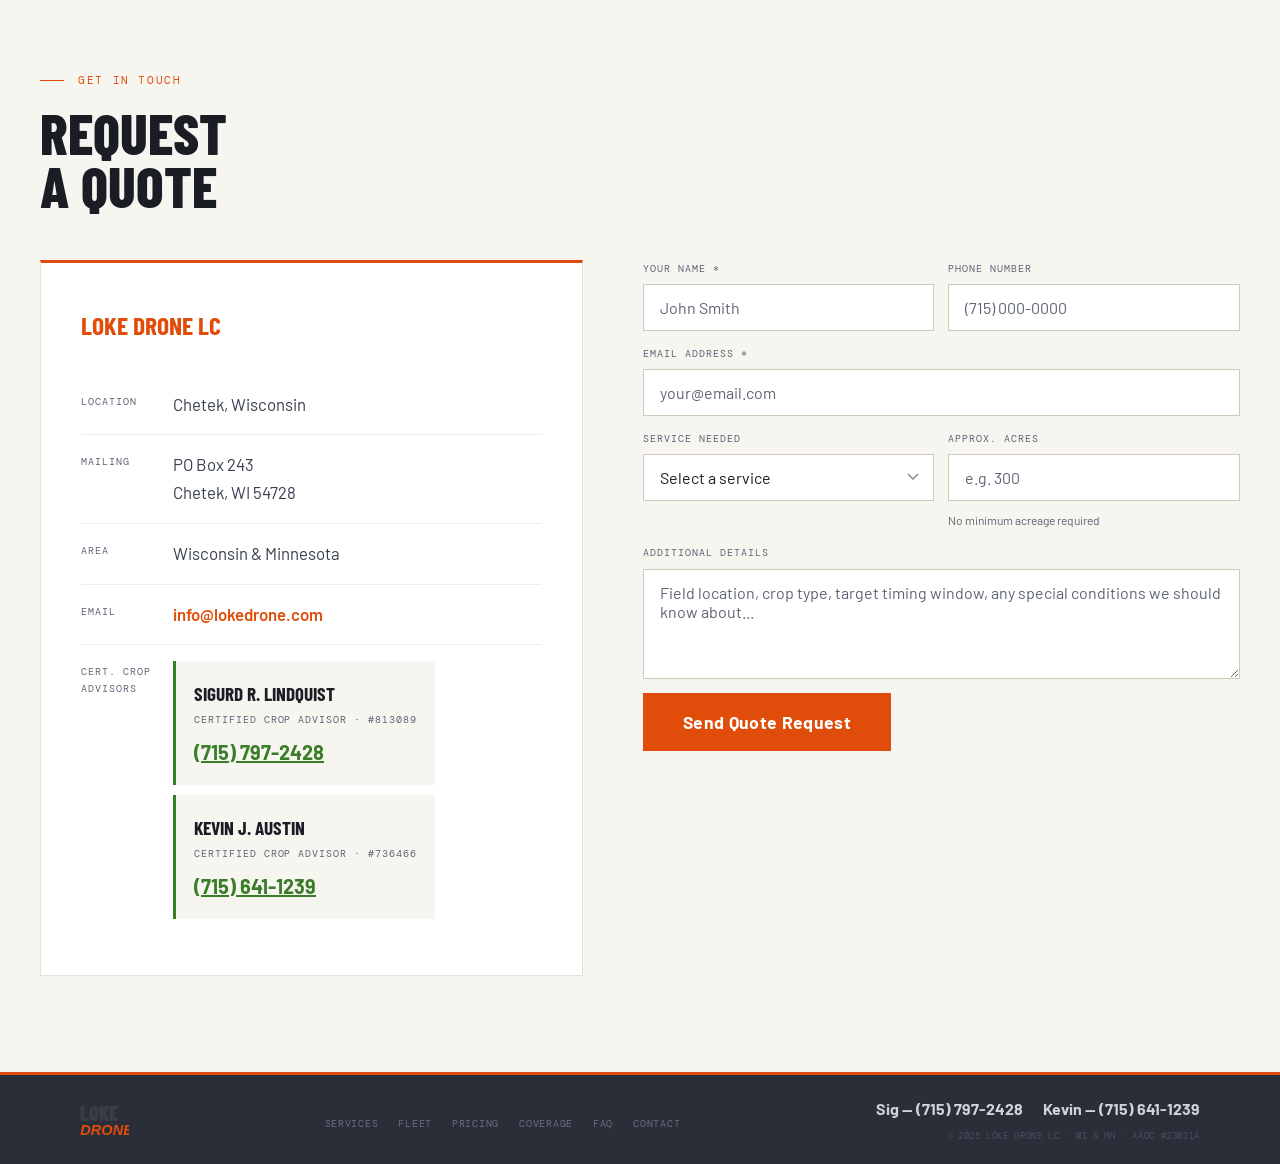
==== commit 36a9130c: "Update index.html" ====
--- a/index.html
+++ b/index.html
@@ -2982,7 +2982,7 @@
             <form
                 class="contact-form-wrap"
                 id="contactForm"
-                action="https://formspree.io/f/YOUR_FORM_ID"
+                action="https://formspree.io/f/mykdnwwn"
                 method="POST"
                 novalidate
                 aria-label="Contact and quote request form"
@@ -3342,28 +3342,40 @@
         return;
     }
 
+    const acres  = document.getElementById('acres').value;
+    const crop   = document.getElementById('cropType').value;
+    const app    = document.getElementById('appType').value;
+    const county = document.getElementById('county').value.trim();
+    const quote  = document.getElementById('costResult').textContent;
+    const name   = document.getElementById('nameInput').value.trim();
+
     const data = {
+        _subject: `Calculator Quote Lead — ${acres} acres · ${quote} — Loke Drone`,
+        name:    name || '(not provided)',
         email,
-        name: document.getElementById('nameInput').value.trim(),
-        acres: document.getElementById('acres').value,
-        crop: document.getElementById('cropType').value,
-        app: document.getElementById('appType').value,
-        county: document.getElementById('county').value.trim(),
-        low: document.getElementById('costResult').textContent,
-        ts: new Date().toISOString(),
+        acres,
+        crop_type:   crop   || '(not selected)',
+        application: app    || '(not selected)',
+        county:      county || '(not provided)',
+        estimated_quote: quote,
+        submitted_at: new Date().toLocaleString('en-US', { timeZone: 'America/Chicago' }),
     };
 
-    console.log('Calculator lead:', data);
-
-    // To connect to Formspree, uncomment and set your endpoint:
-    // fetch('https://formspree.io/f/YOUR_FORM_ID', {
-    //     method: 'POST',
-    //     headers: { 'Content-Type': 'application/json' },
-    //     body: JSON.stringify({ ...data, _subject: 'Calculator Quote Lead — Loke Drone' })
-    // });
+    try {
+        const res = await fetch('https://formspree.io/f/mykdnwwn', {
+            method: 'POST',
+            headers: { 'Content-Type': 'application/json', 'Accept': 'application/json' },
+            body: JSON.stringify(data),
+        });
+        if (!res.ok) {
+            console.error('Formspree error:', res.status);
+        }
+    } catch (err) {
+        console.error('Calculator submission error:', err);
+    }
 
     if (typeof gtag !== 'undefined') {
-        gtag('event', 'quote_lead', { event_category: 'lead', event_label: data.crop, value: 1 });
+        gtag('event', 'quote_lead', { event_category: 'lead', event_label: crop, value: 1 });
     }
 
     document.getElementById('step2').classList.remove('active');
@@ -3375,34 +3387,47 @@
 });
 
 /* ============================================
-   CONTACT FORM (AJAX fallback for non-Formspree)
+   CONTACT FORM — wired to Formspree mykdnwwn
    ============================================ */
 const contactForm = document.getElementById('contactForm');
 if (contactForm) {
     contactForm.addEventListener('submit', async function(e) {
-        const action = this.getAttribute('action');
-        // If Formspree ID is not set, intercept and show success anyway
-        if (action.includes('YOUR_FORM_ID')) {
-            e.preventDefault();
-            const success = document.getElementById('formSuccess');
-            success.classList.add('visible');
-            this.reset();
-            setTimeout(() => success.classList.remove('visible'), 7000);
-            return;
-        }
-        // Otherwise let Formspree handle it natively (or use AJAX below)
         e.preventDefault();
+        const btn = this.querySelector('.btn-submit');
+        const success = document.getElementById('formSuccess');
+        const origText = btn.textContent;
+
+        btn.textContent = 'Sending…';
+        btn.disabled = true;
+
         const data = new FormData(this);
+
         try {
-            const res = await fetch(action, { method: 'POST', body: data, headers: { 'Accept': 'application/json' } });
+            const res = await fetch('https://formspree.io/f/mykdnwwn', {
+                method: 'POST',
+                body: data,
+                headers: { 'Accept': 'application/json' }
+            });
             if (res.ok) {
-                const success = document.getElementById('formSuccess');
+                success.textContent = '✓ Message received. We\'ll follow up within 24 hours.';
+                success.style.color = 'var(--green)';
                 success.classList.add('visible');
                 this.reset();
-                setTimeout(() => success.classList.remove('visible'), 7000);
-    if (typeof gtag !== 'undefined') gtag('event', 'form_submit', { event_category: 'lead' });
+                if (typeof gtag !== 'undefined') gtag('event', 'form_submit', { event_category: 'lead' });
+            } else {
+                success.textContent = 'Something went wrong — please call us directly at (715) 797-2428.';
+                success.style.color = 'var(--orange)';
+                success.classList.add('visible');
             }
-        } catch (err) { console.error(err); }
+        } catch (err) {
+            success.textContent = 'Network error — please call us at (715) 797-2428 or email info@lokedrone.com.';
+            success.style.color = 'var(--orange)';
+            success.classList.add('visible');
+        }
+
+        btn.textContent = origText;
+        btn.disabled = false;
+        setTimeout(() => success.classList.remove('visible'), 9000);
     });
 }
 </script>
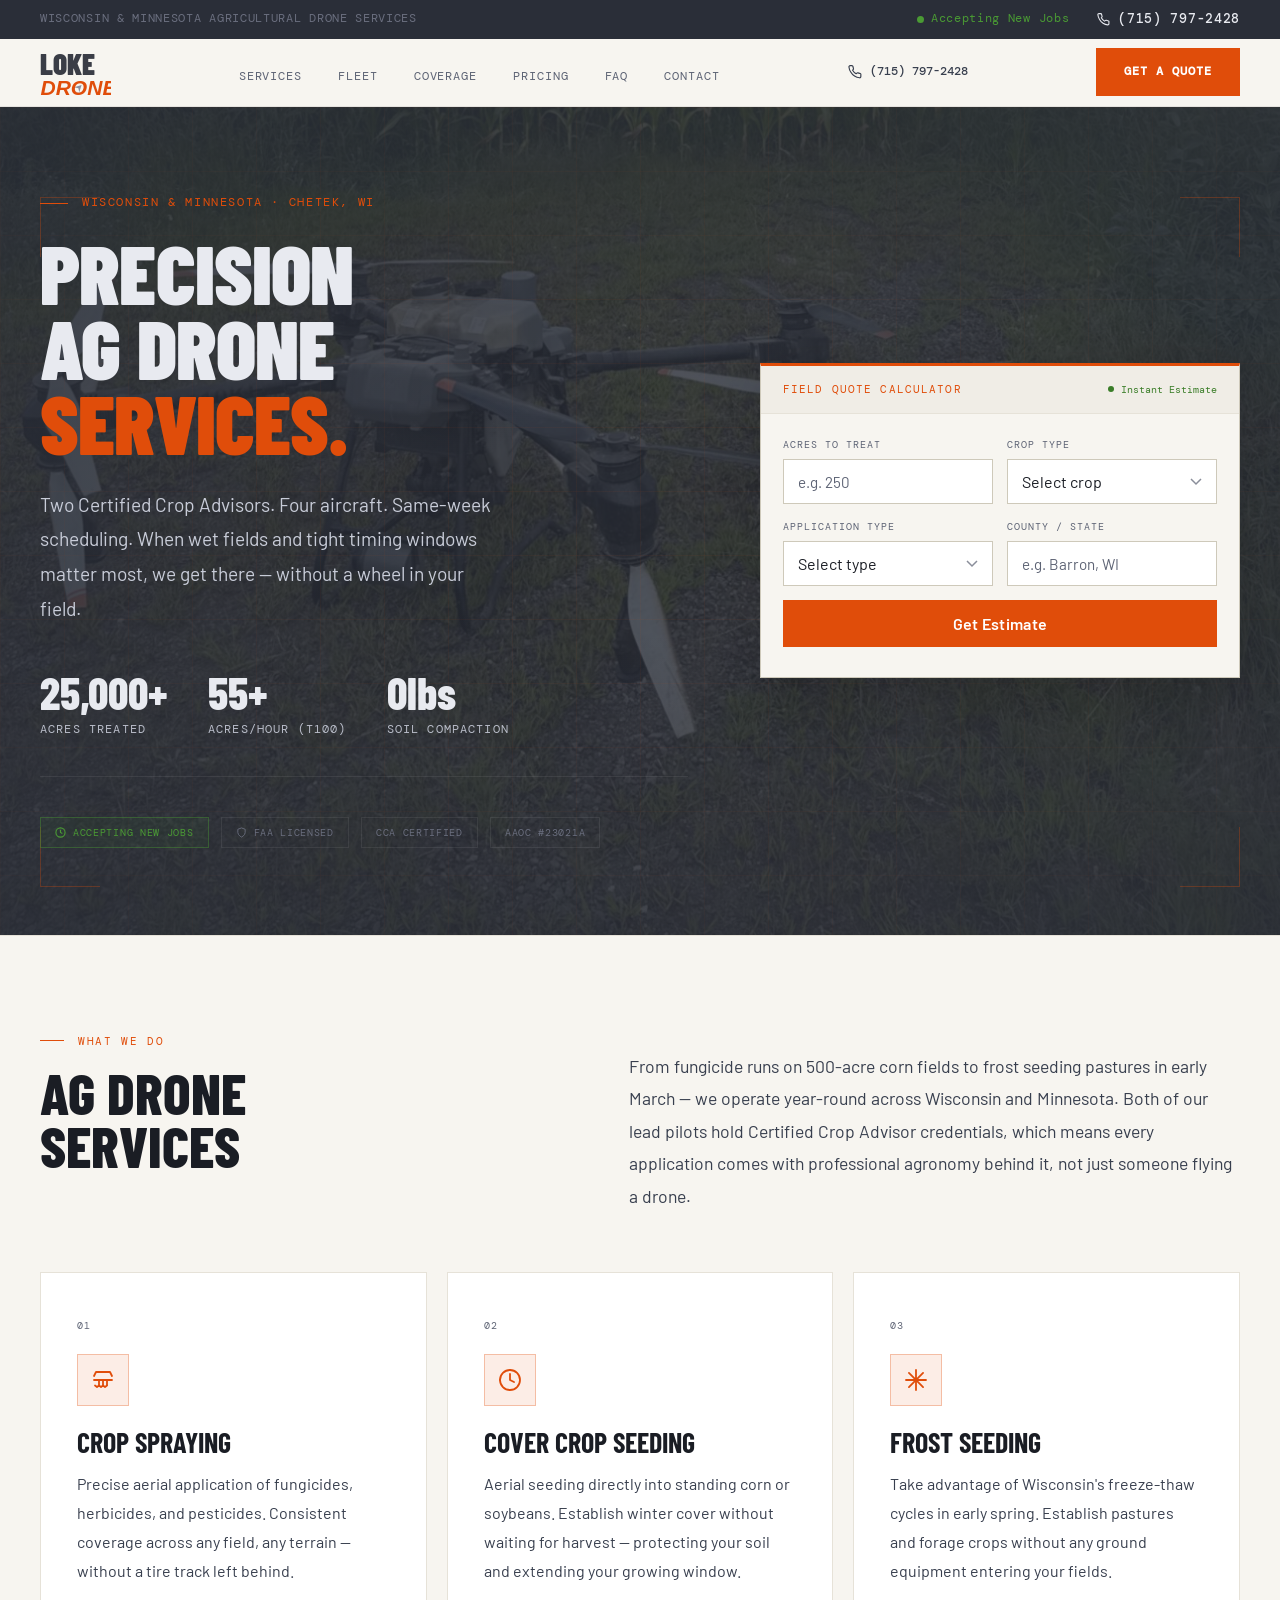
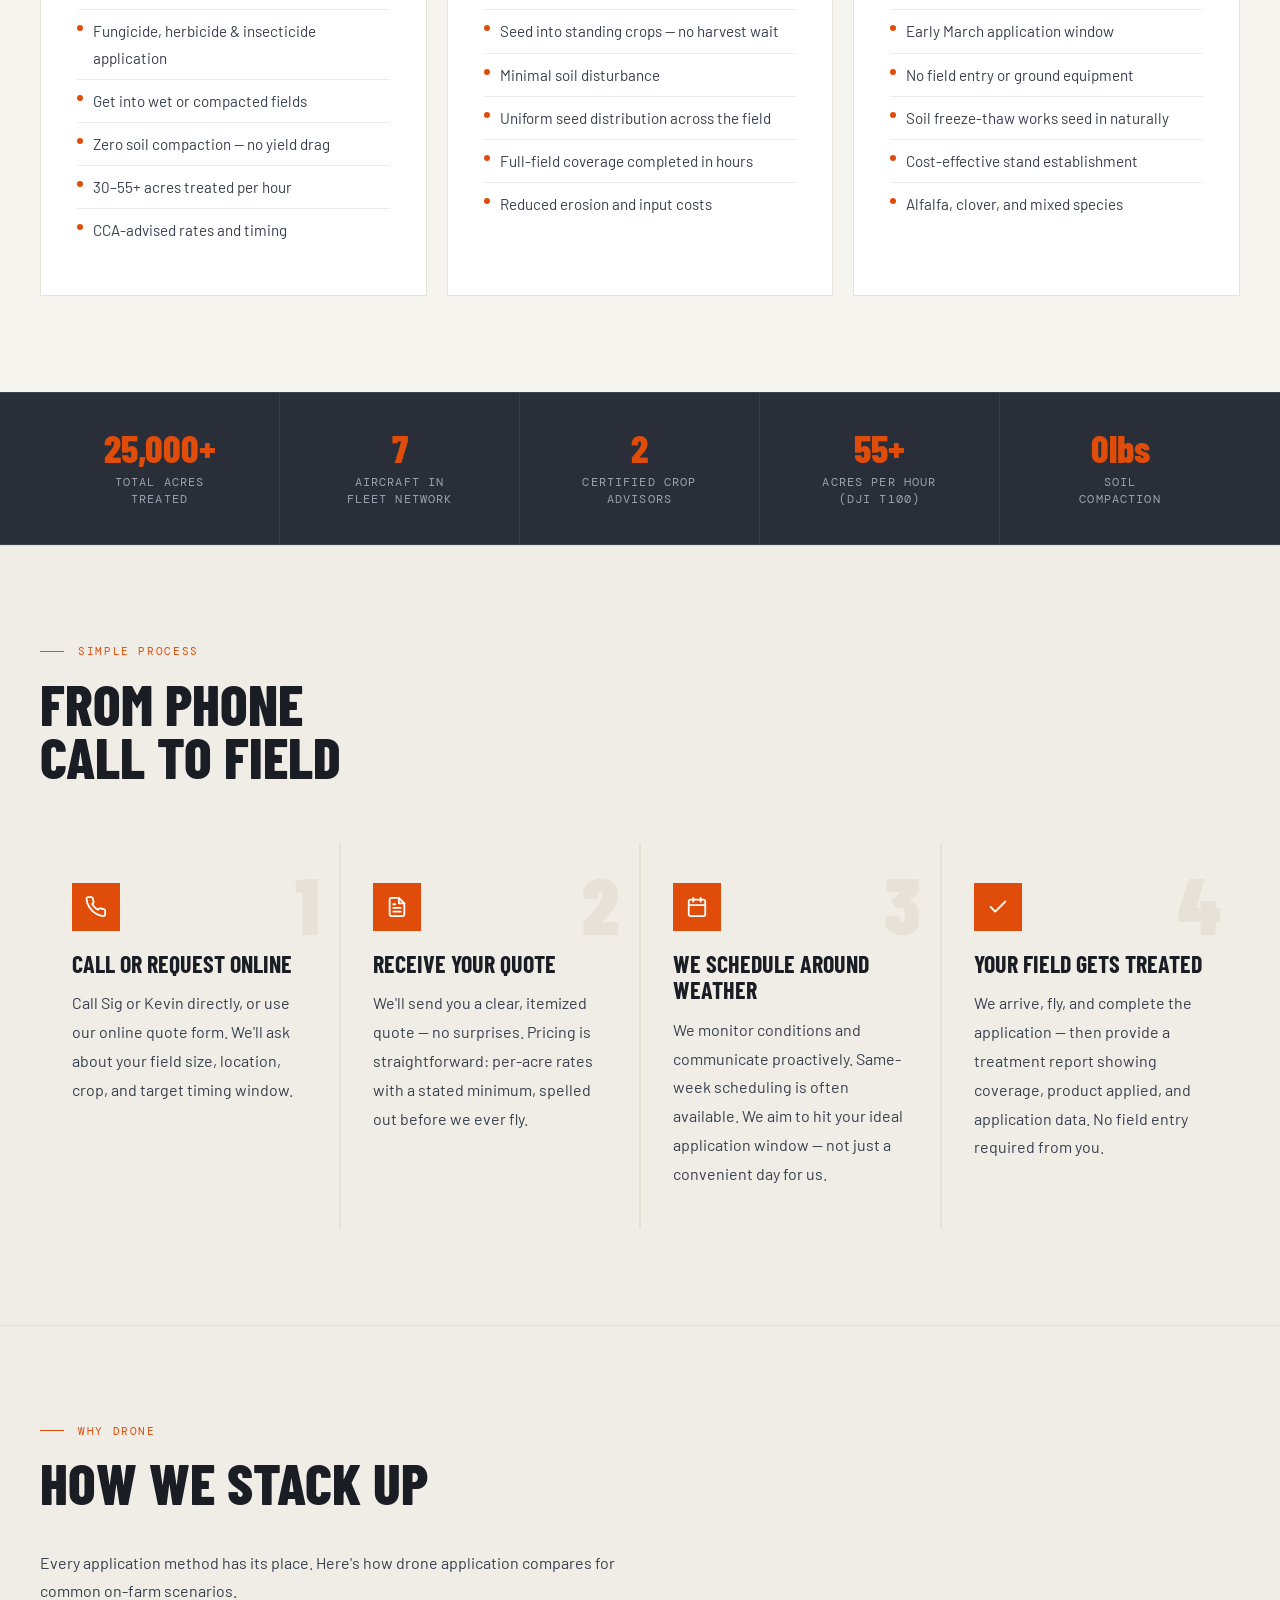
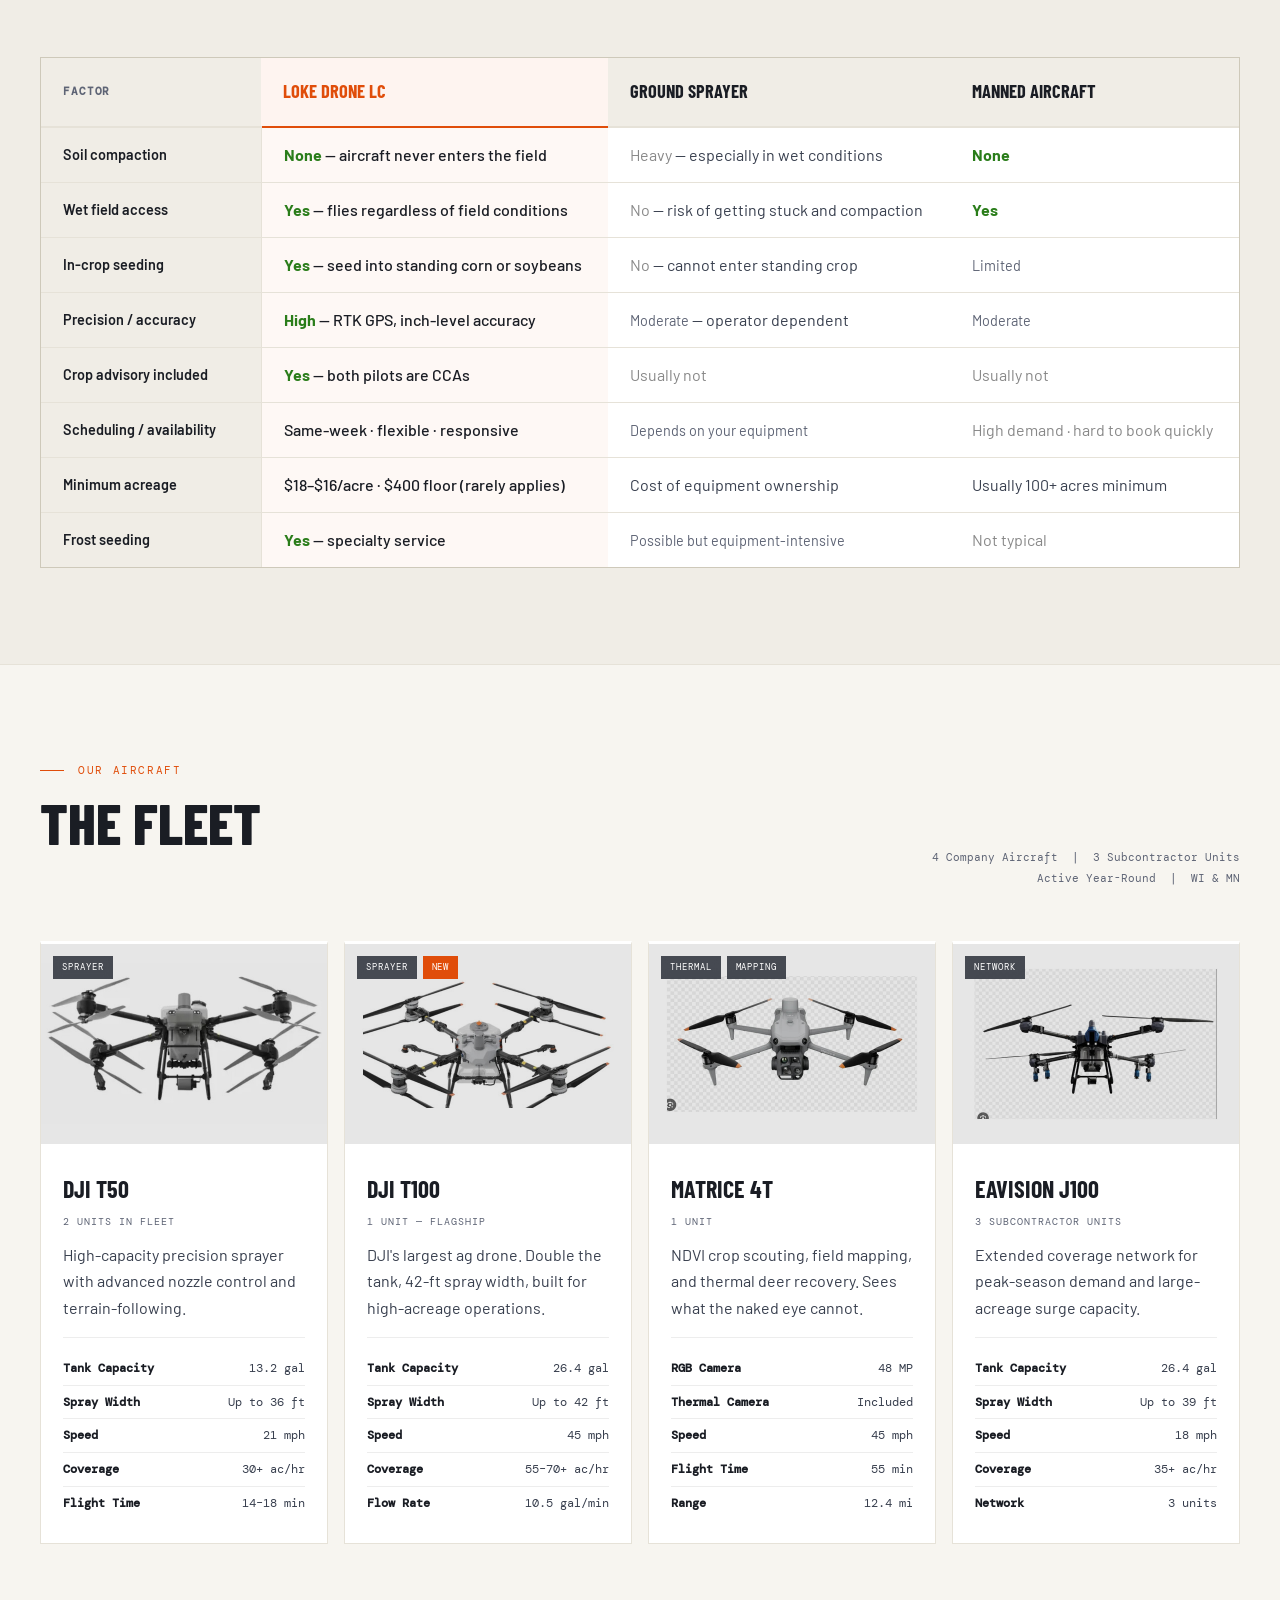
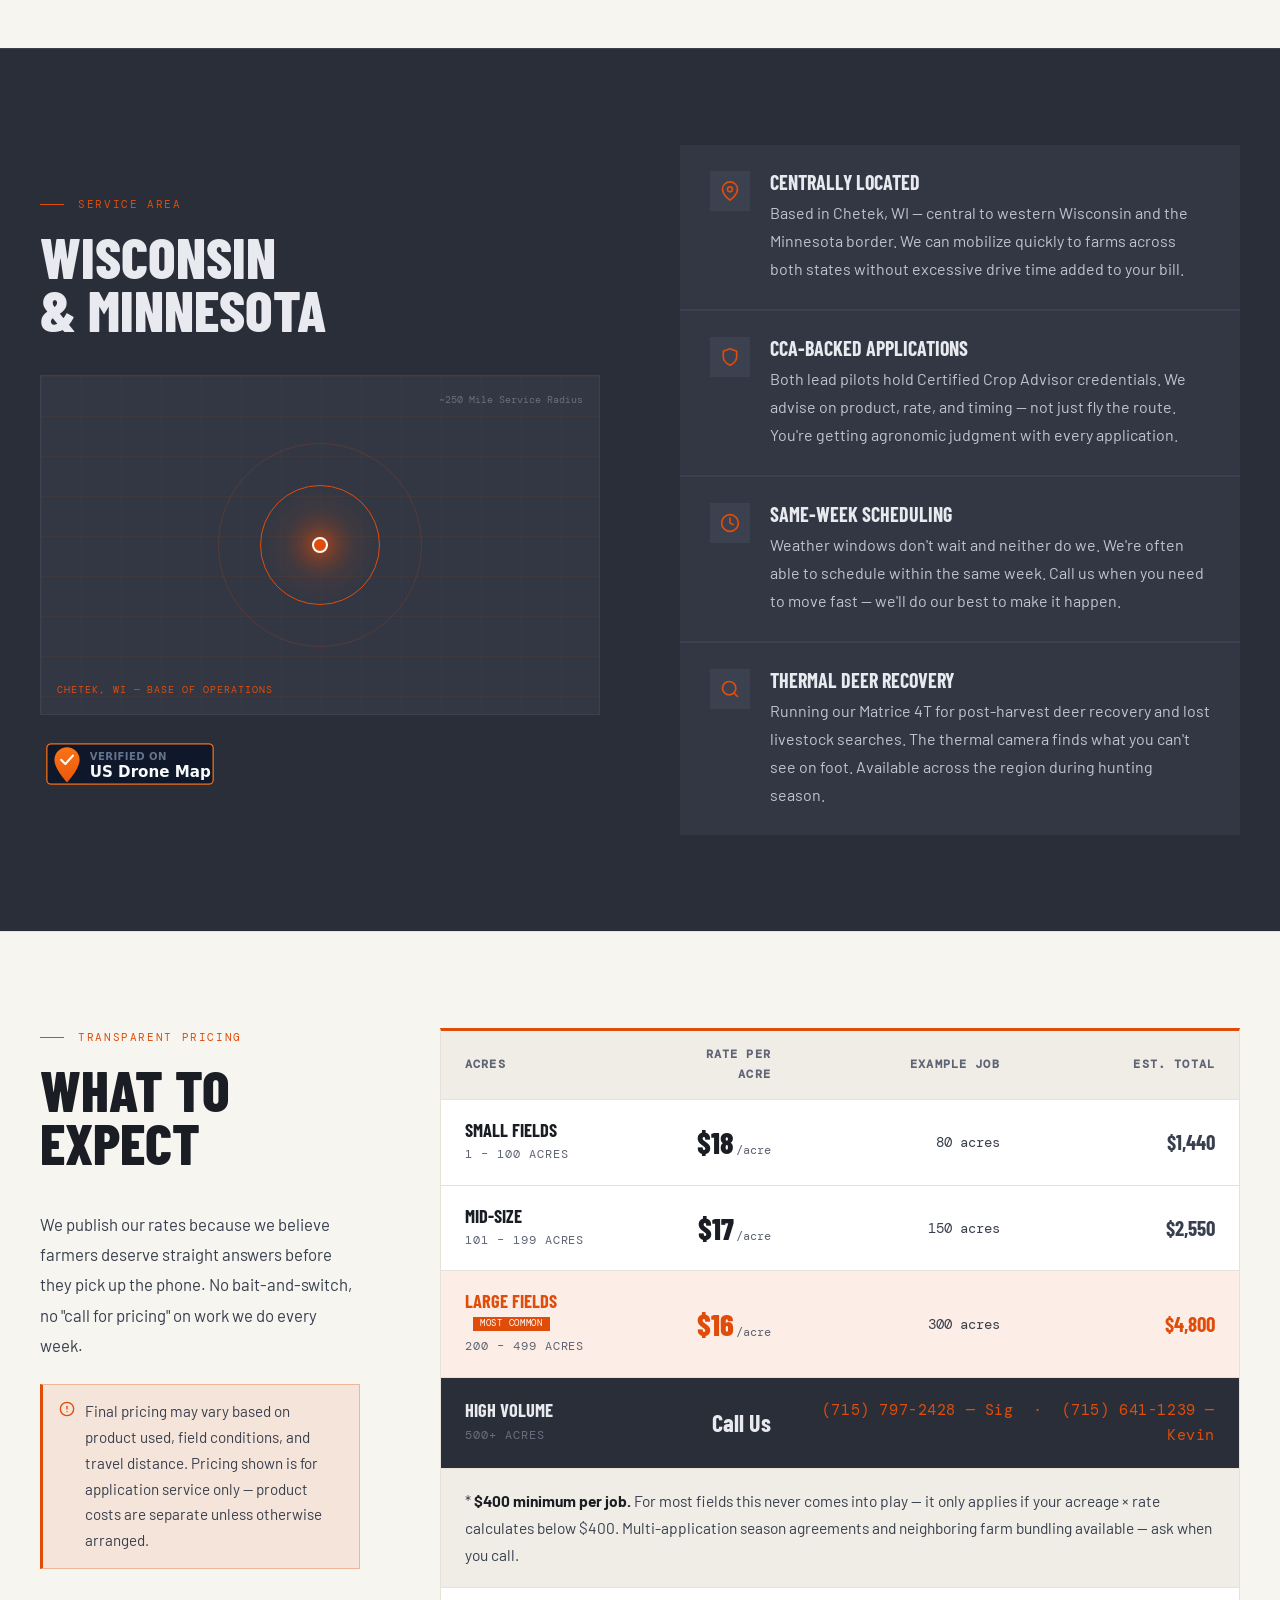
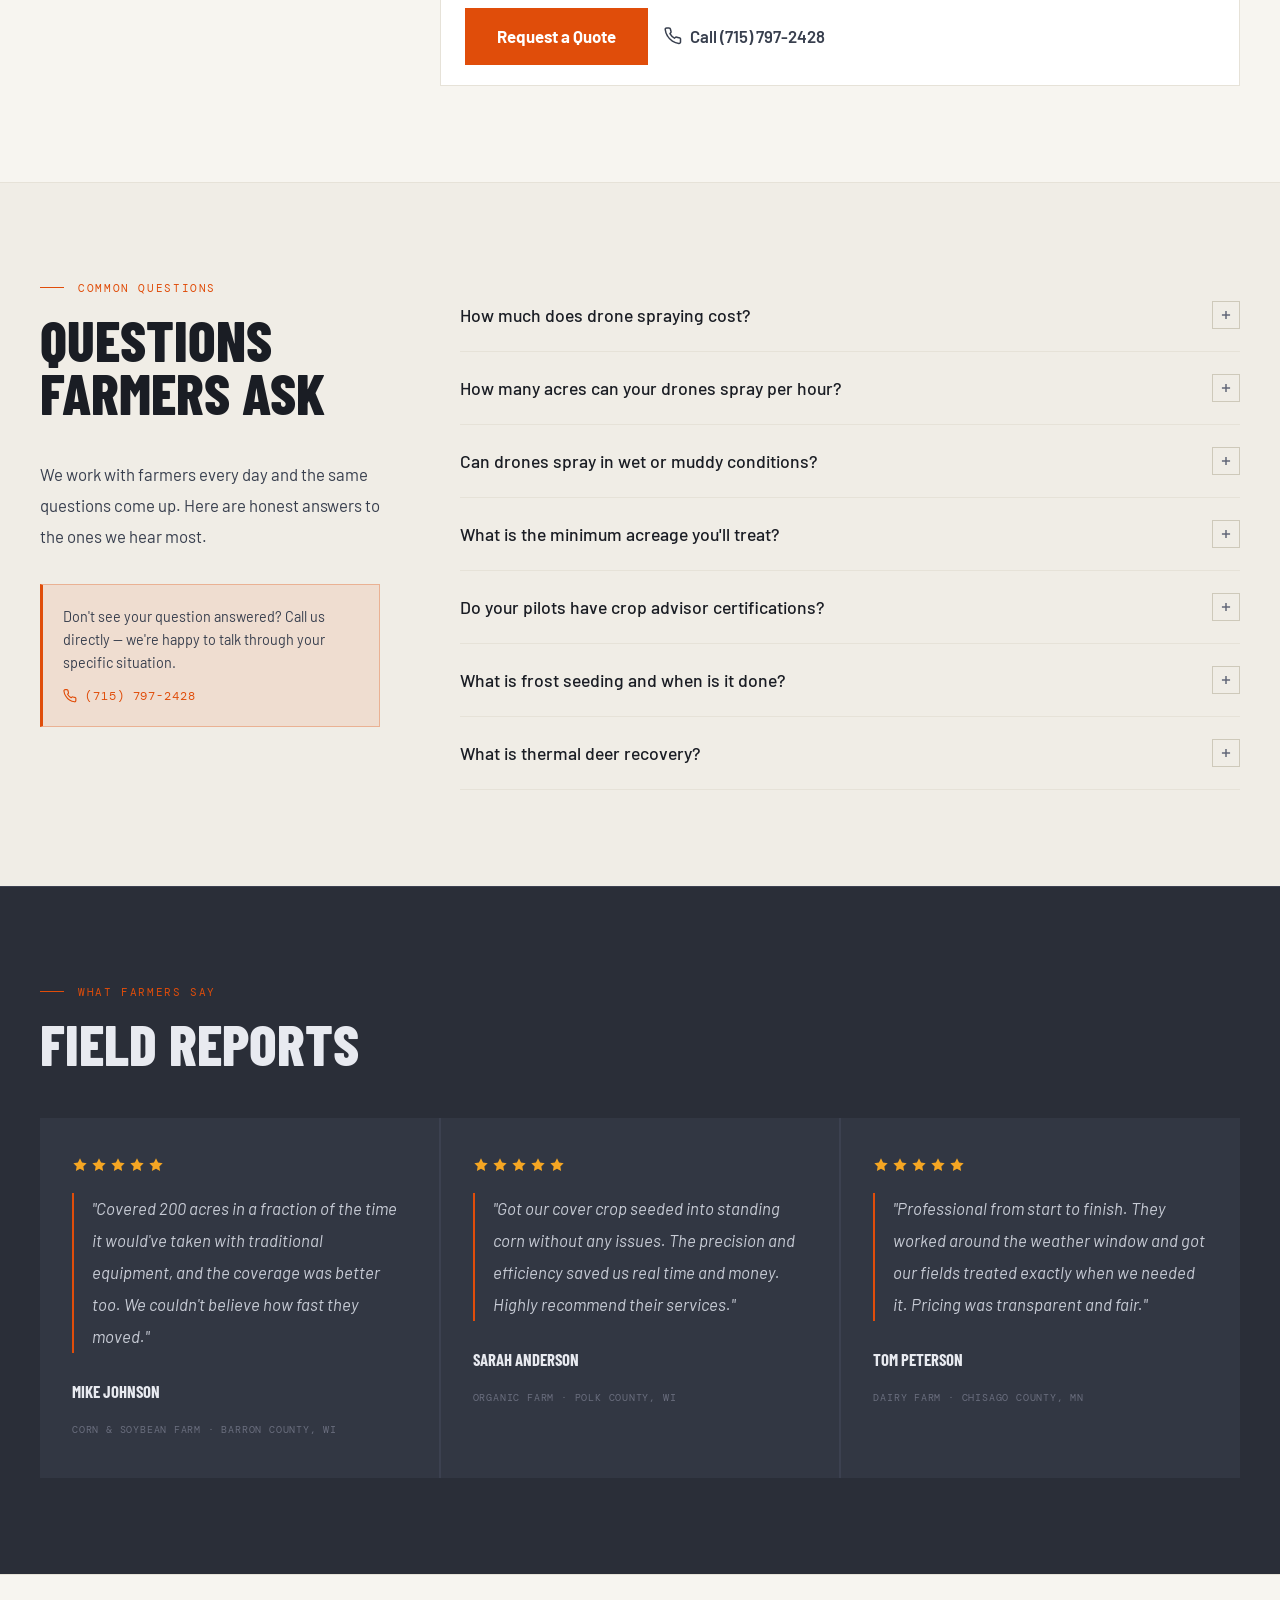
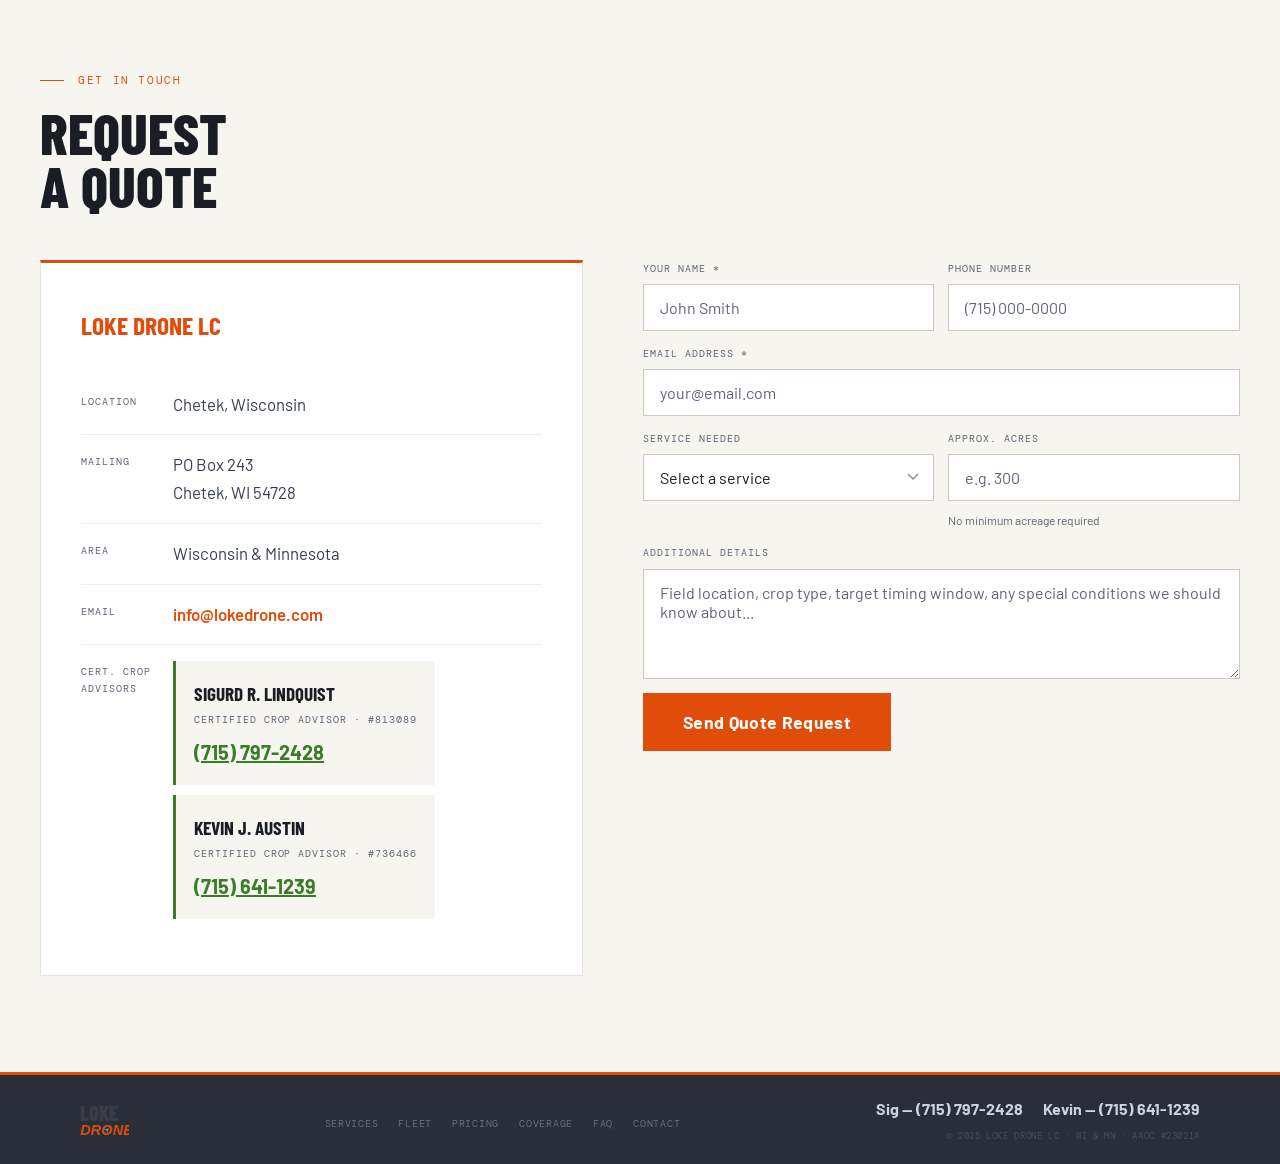
==== commit 3ec9193d: "Update index.html" ====
--- a/index.html
+++ b/index.html
@@ -3335,7 +3335,7 @@
     document.getElementById('step1').classList.add('active');
 }
 
-function submitEmail() {
+async function submitEmail() {
     const email = document.getElementById('emailInput').value.trim();
     if (!email || !email.includes('@') || !email.includes('.')) {
         document.getElementById('emailInput').focus();
